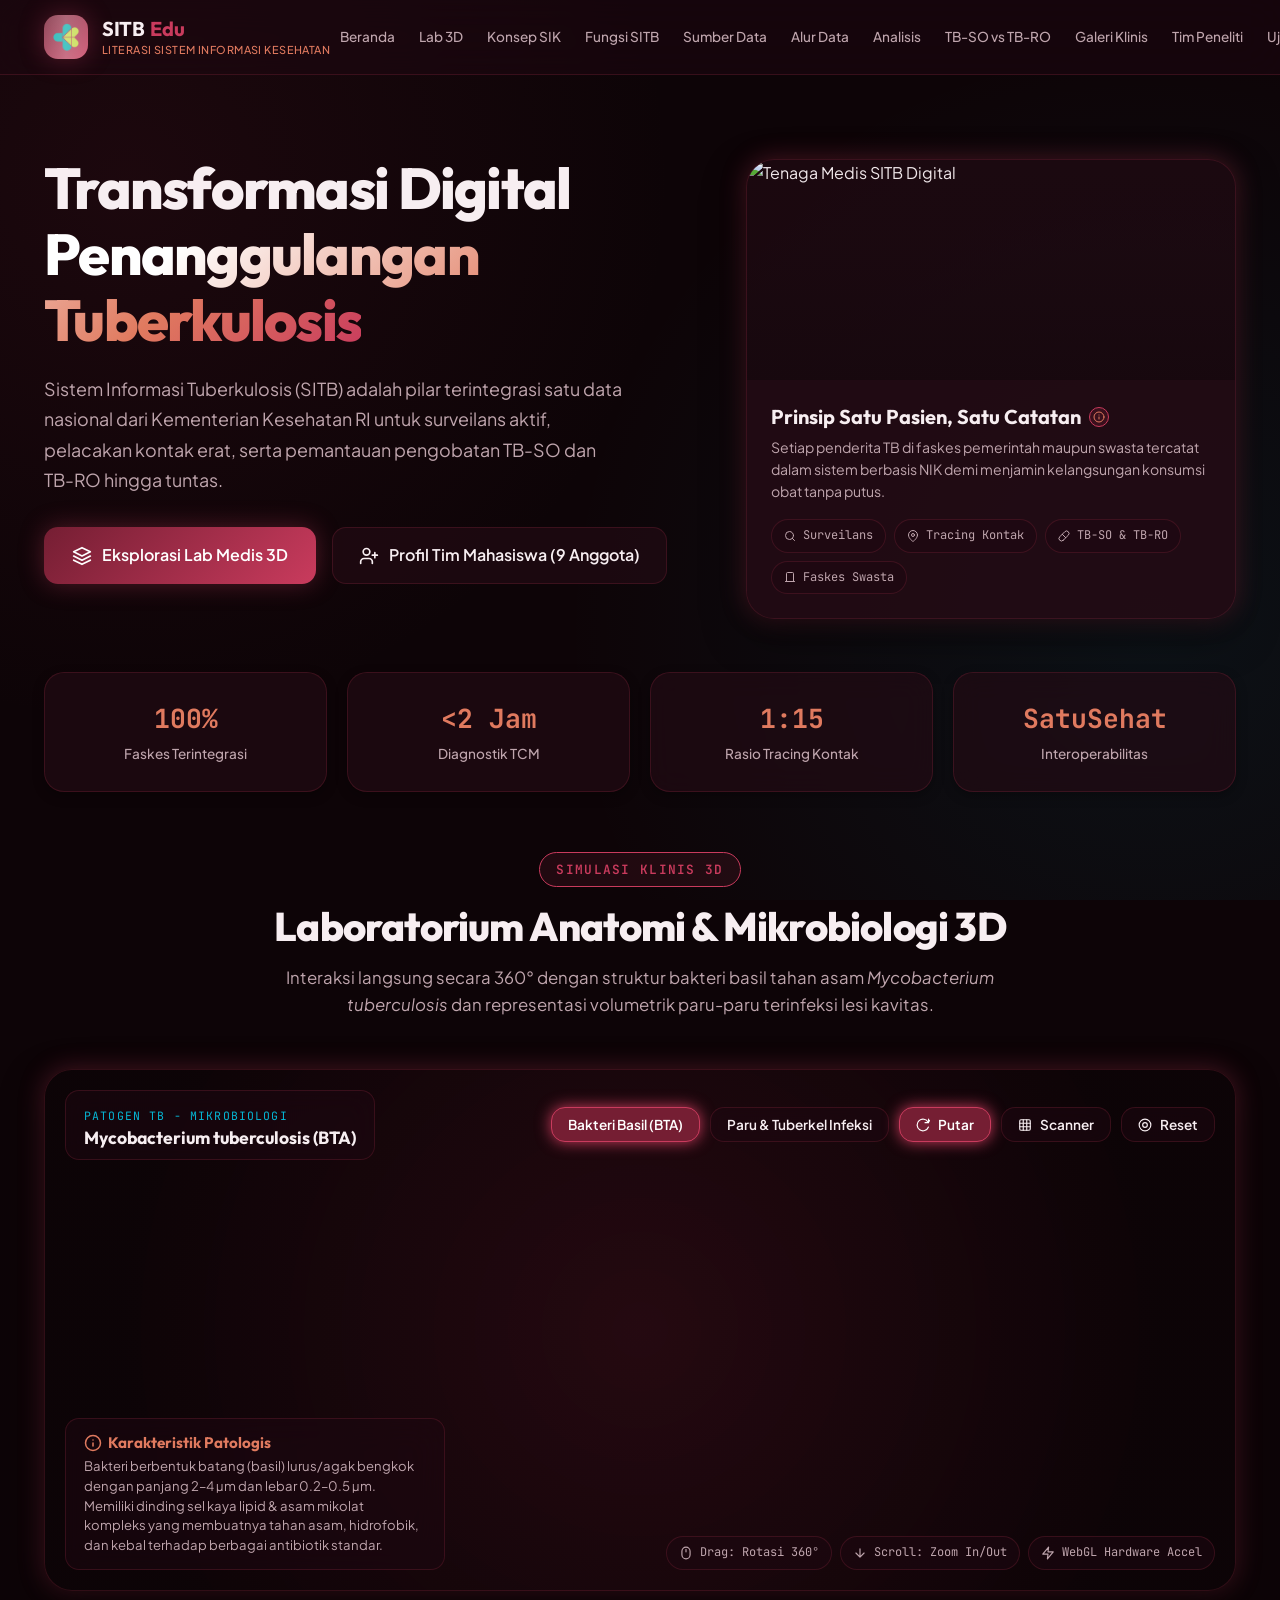
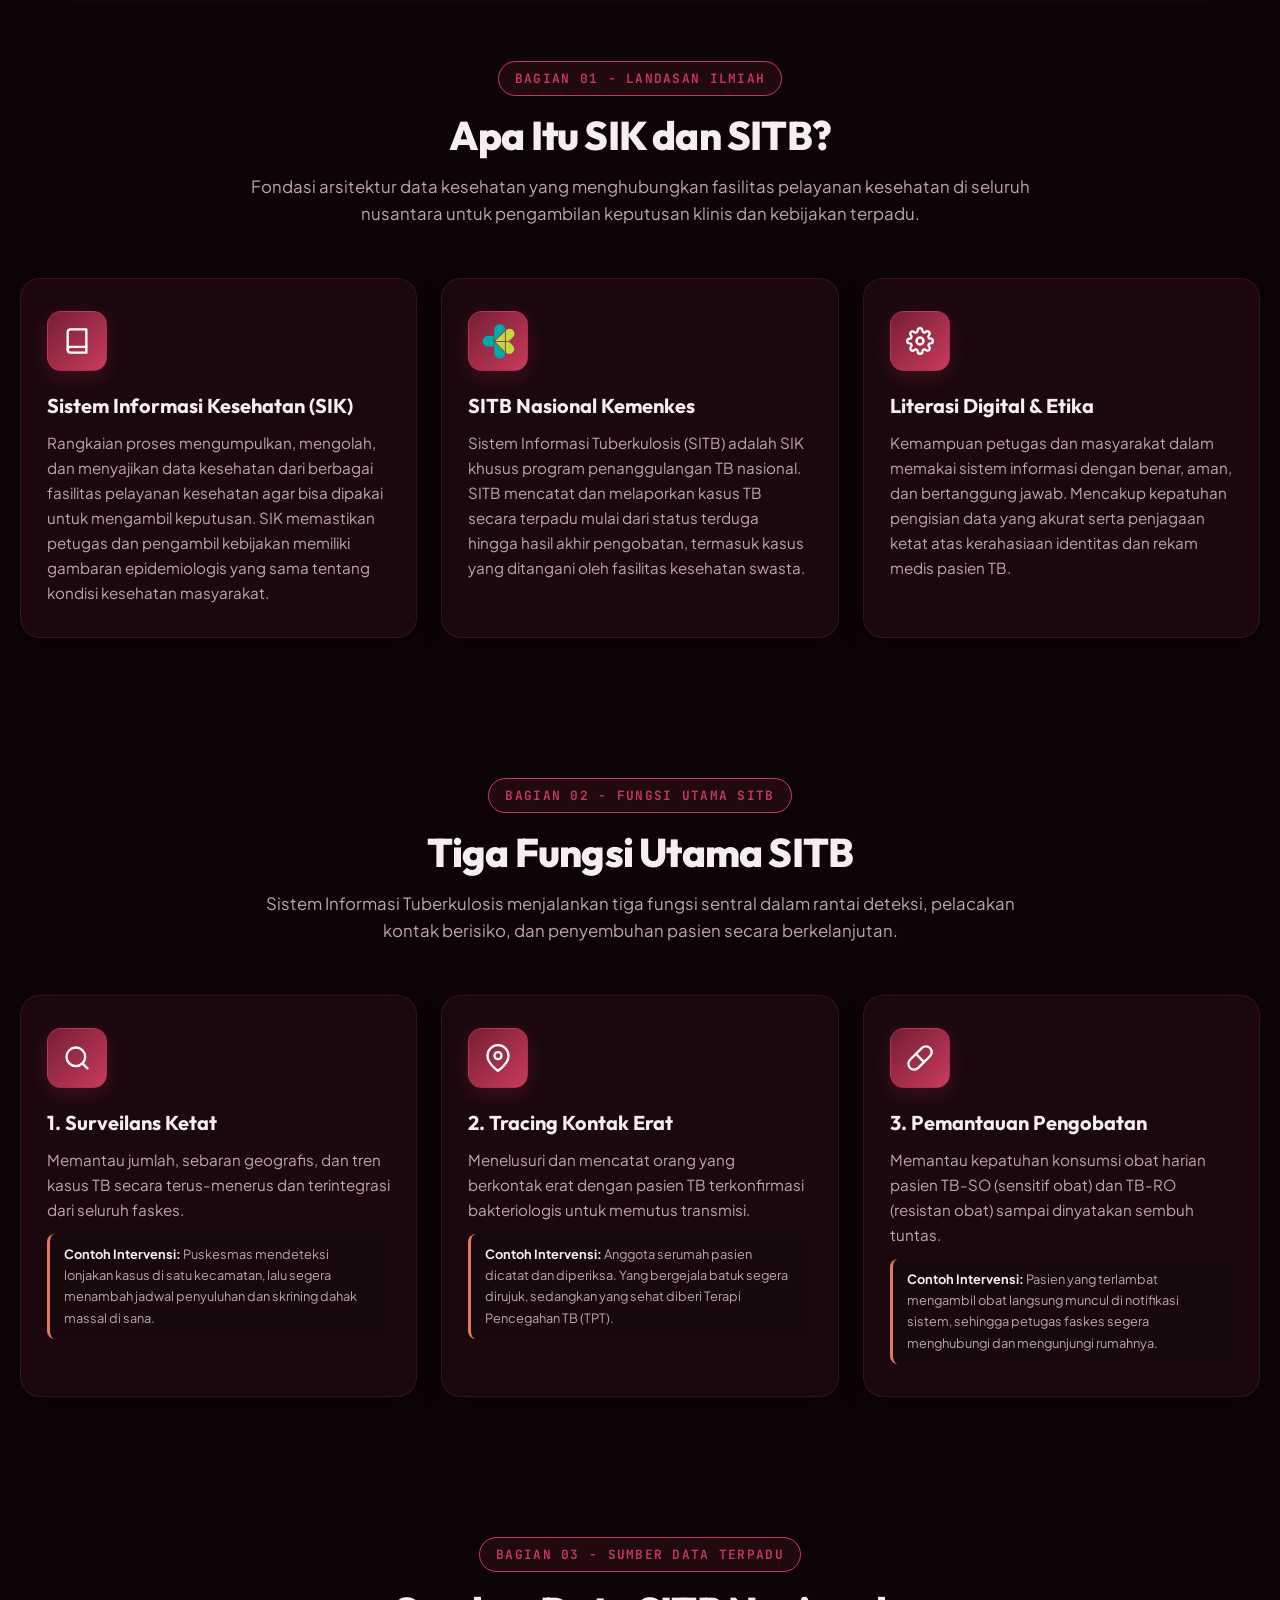
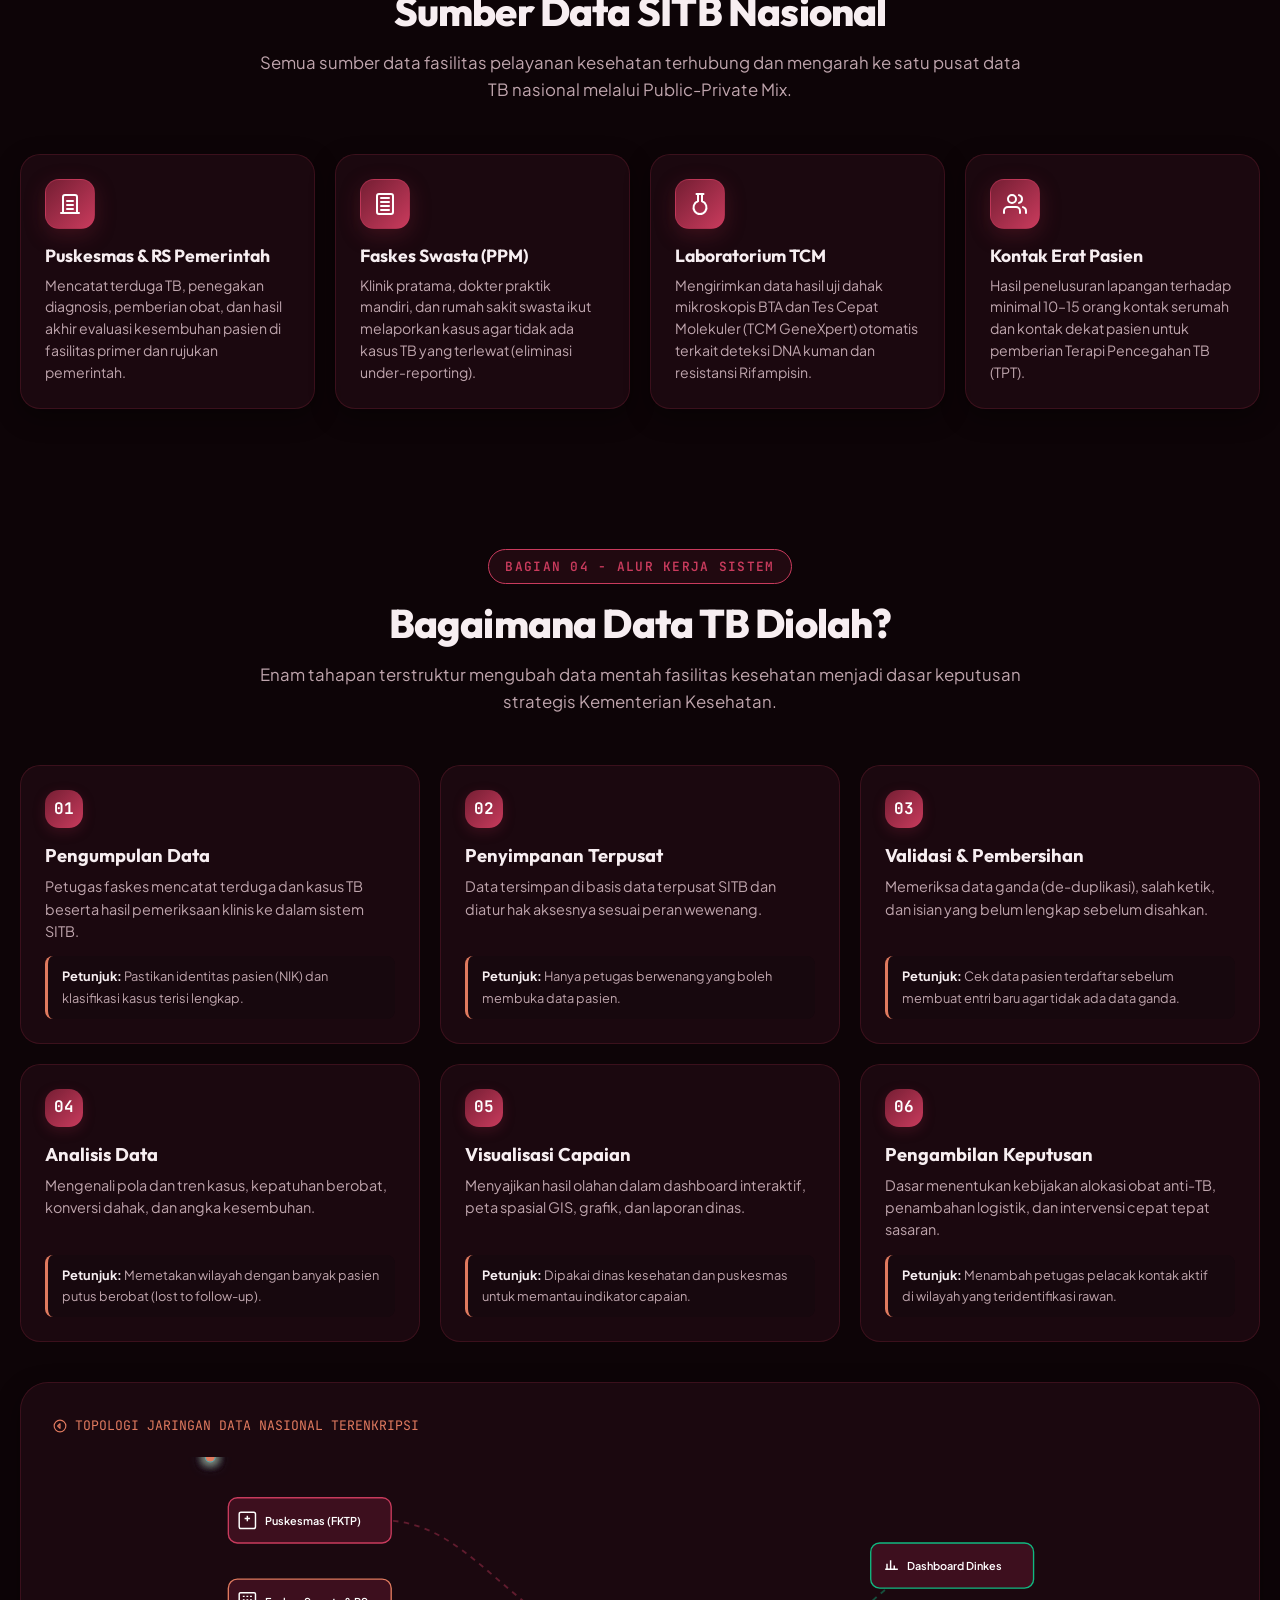
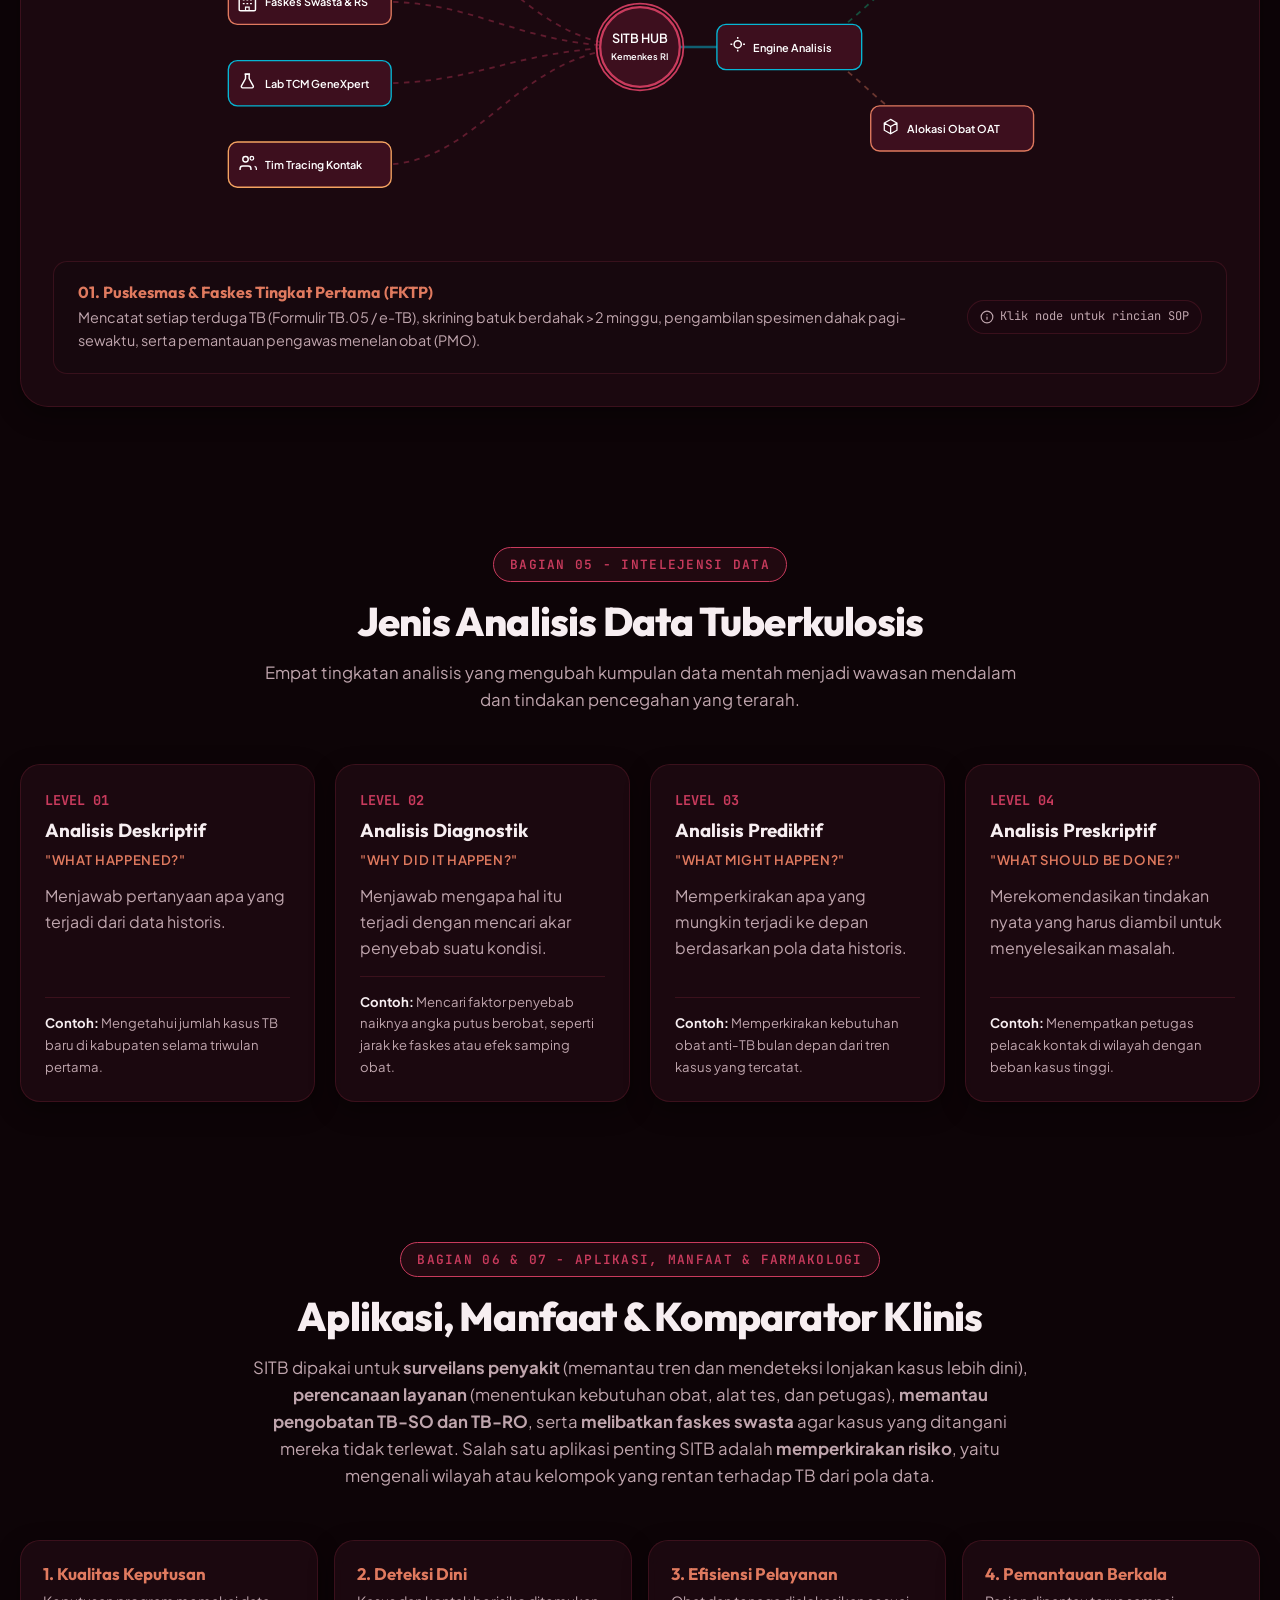
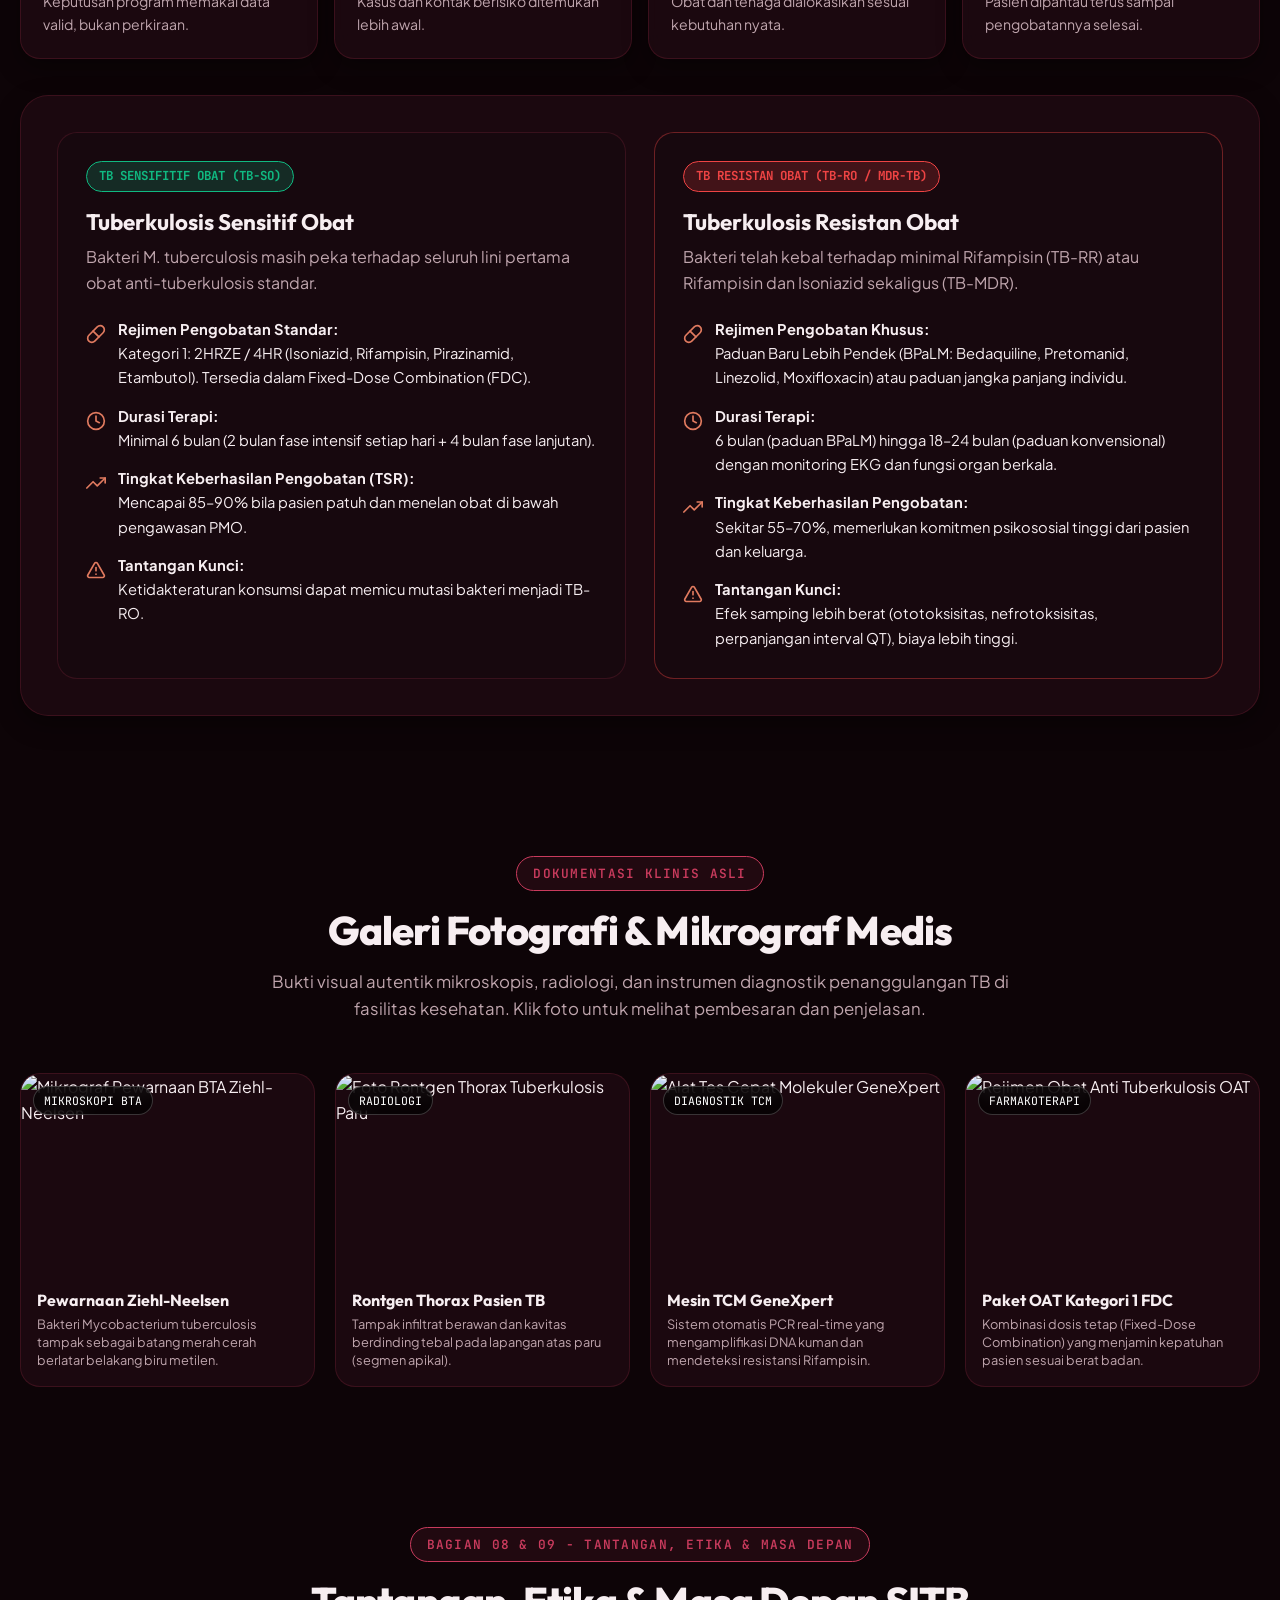
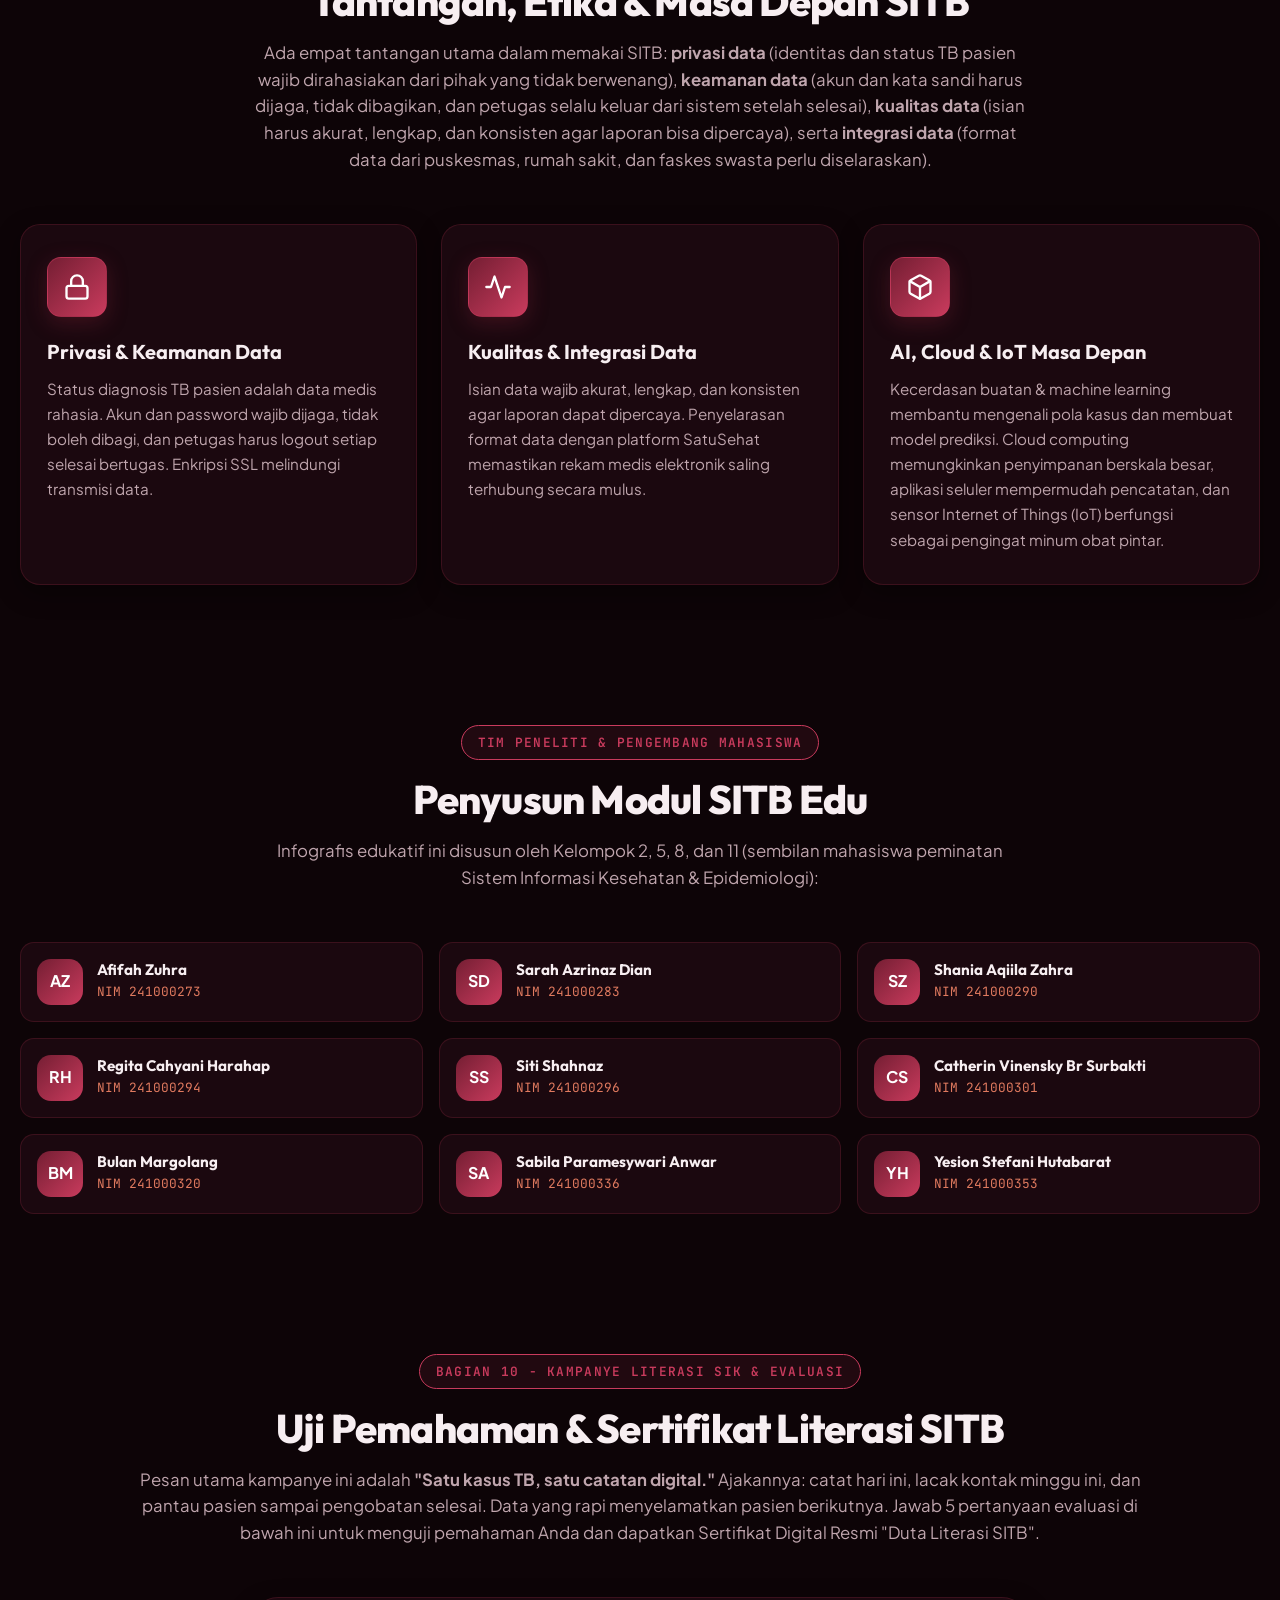
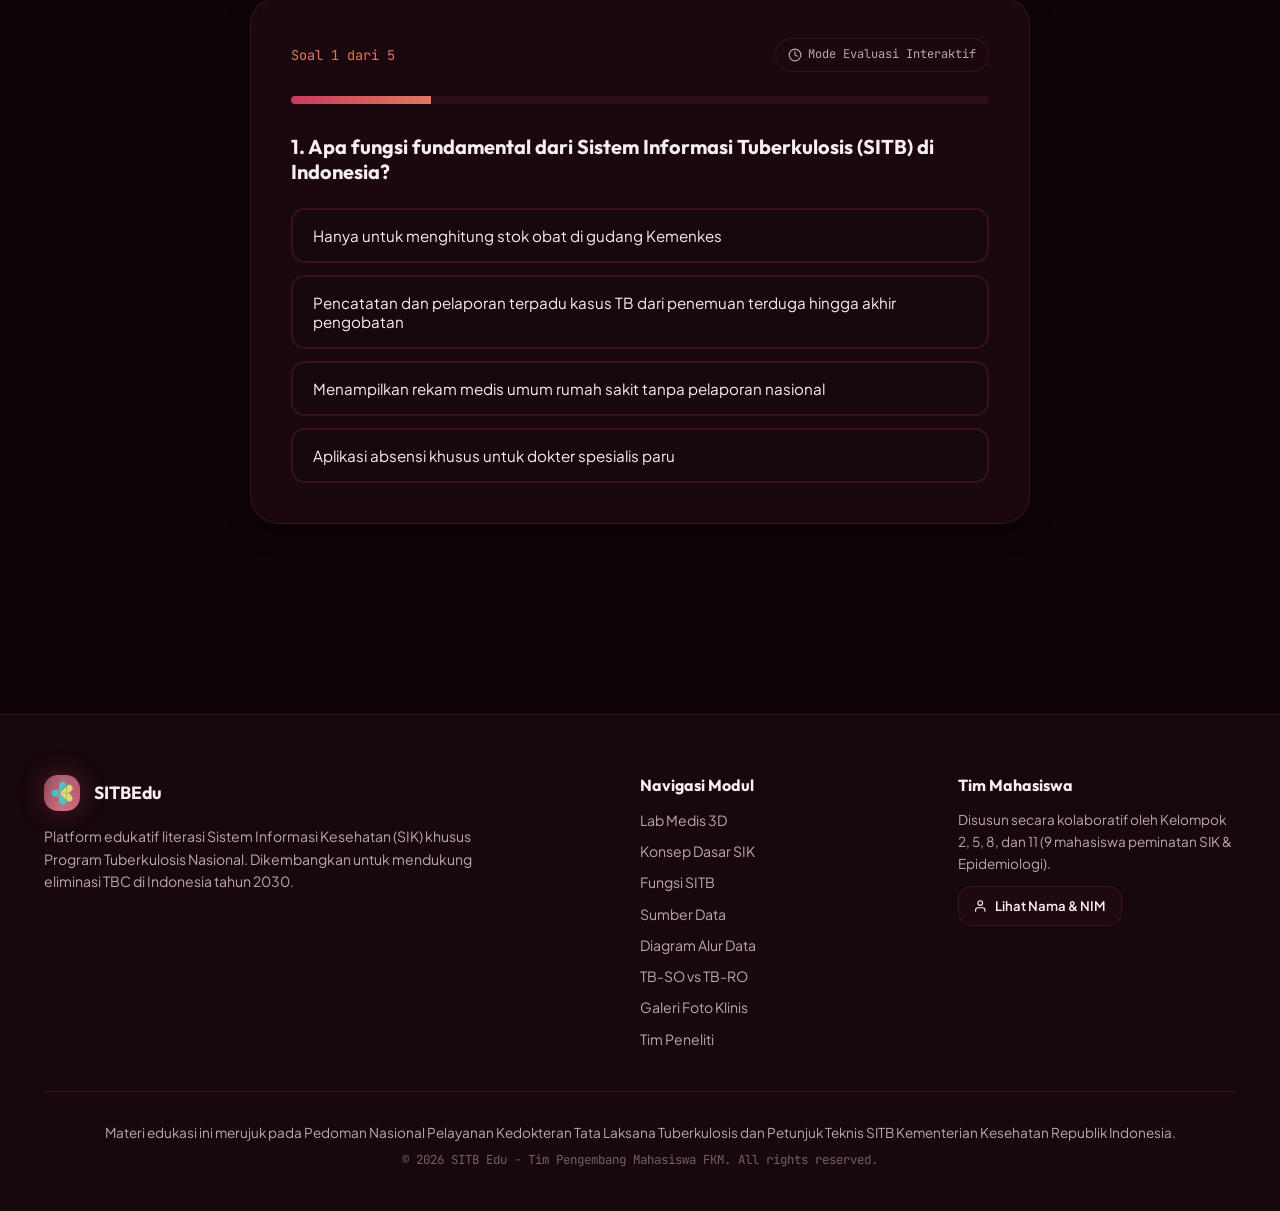
==== index.html @ 8bad2e00 "feat(v3): separate sections 02 & 03, 6-step pipeline cards, hero cover image, bug-free SVG flowchart" ====
<!DOCTYPE html>
<html lang="id" data-theme="dark">
<head>
  <meta charset="utf-8">
  <meta name="viewport" content="width=device-width, initial-scale=1, viewport-fit=cover">
  <title>SITB Edu - Literasi SIK Tuberkulosis & Laboratorium Medis 3D</title>
  <meta name="description" content="Portal edukasi digital Sistem Informasi Tuberkulosis (SITB) Kementerian Kesehatan RI. Dilengkapi visualisasi 3D Three.js, simulasi alur data Anime.js, galeri medis asli, dan uji kompetensi bersertifikat.">

  <!-- Google Fonts: Plus Jakarta Sans, Outfit, JetBrains Mono -->
  <link rel="preconnect" href="https://fonts.googleapis.com">
  <link rel="preconnect" href="https://fonts.gstatic.com" crossorigin>
  <link href="https://fonts.googleapis.com/css2?family=JetBrains+Mono:wght@400;500;600;700&family=Outfit:wght@500;600;700;800&family=Plus+Jakarta+Sans:wght@400;500;600;700;800&display=swap" rel="stylesheet">

  <!-- Custom Stylesheet (Burgundy Glassmorphism & Medical HUD) -->
  <link rel="stylesheet" href="assets/css/style.css">
</head>
<body>

  <!-- Navigation Bar (1 Horizontal Line, Clean & Compact) -->
  <header class="site-header">
    <div class="container nav-container">
      <div class="nav-brand">
        <div class="brand-emblem">
          <img src="assets/accountlogo.png" alt="Logo Kemenkes RI" style="width: 28px; height: 28px; object-fit: contain;">
        </div>
        <div class="brand-text">
          <h1>SITB<span>Edu</span></h1>
          <p>LITERASI SISTEM INFORMASI KESEHATAN</p>
        </div>
      </div>

      <nav class="nav-links">
        <a href="#hero" class="nav-item">Beranda</a>
        <a href="#three-viewer" class="nav-item">Lab 3D</a>
        <a href="#konsep" class="nav-item">Konsep SIK</a>
        <a href="#fungsi" class="nav-item">Fungsi SITB</a>
        <a href="#sumber-data" class="nav-item">Sumber Data</a>
        <a href="#alur-data" class="nav-item">Alur Data</a>
        <a href="#analisis" class="nav-item">Analisis</a>
        <a href="#komparator" class="nav-item">TB-SO vs TB-RO</a>
        <a href="#galeri-medis" class="nav-item">Galeri Klinis</a>
        <a href="#tim-peneliti" class="nav-item">Tim Peneliti</a>
        <a href="#kuis" class="nav-item">Uji Kompetensi</a>
      </nav>

      <div class="nav-actions">
        <button class="btn-icon" id="theme-toggle" title="Ganti Tema (Dark/Light)">
          <span id="theme-icon">
            <svg class="svg-ic" width="20" height="20" viewBox="0 0 24 24">
              <circle cx="12" cy="12" r="5"></circle>
              <path d="M12 1v2M12 21v2M4.22 4.22l1.42 1.42M18.36 18.36l1.42 1.42M1 12h2M21 12h2M4.22 19.78l1.42-1.42M18.36 5.64l1.42-1.42"></path>
            </svg>
          </span>
        </button>
      </div>
    </div>
  </header>

  <!-- Hero Section -->
  <section class="hero-section" id="hero">
    <div class="container">
      <div class="hero-grid">
        <div class="hero-content">
          <h2 class="hero-title">
            Transformasi Digital <br>
            <span class="gradient-text">Penanggulangan Tuberkulosis</span>
          </h2>
          <p class="hero-desc">
            Sistem Informasi Tuberkulosis (SITB) adalah pilar terintegrasi satu data nasional dari Kementerian Kesehatan RI untuk surveilans aktif, pelacakan kontak erat, serta pemantauan pengobatan TB-SO dan TB-RO hingga tuntas.
          </p>

          <div class="hero-cta-group">
            <a href="#three-viewer" class="btn-primary">
              <svg class="svg-ic" width="20" height="20" viewBox="0 0 24 24">
                <polygon points="12 2 2 7 12 12 22 7 12 2"></polygon>
                <polyline points="2 17 12 22 22 17"></polyline>
                <polyline points="2 12 12 17 22 12"></polyline>
              </svg>
              <span>Eksplorasi Lab Medis 3D</span>
            </a>
            <a href="#tim-peneliti" class="btn-secondary">
              <svg class="svg-ic" width="20" height="20" viewBox="0 0 24 24">
                <path d="M16 21v-2a4 4 0 0 0-4-4H6a4 4 0 0 0-4 4v2"></path>
                <circle cx="9" cy="7" r="4"></circle>
                <line x1="19" y1="8" x2="19" y2="14"></line>
                <line x1="22" y1="11" x2="16" y2="11"></line>
              </svg>
              <span>Profil Tim Mahasiswa (9 Anggota)</span>
            </a>
          </div>
        </div>

        <!-- Hero Visual: Image Cover Card with Inline Info Icon -->
        <div class="hero-visual">
          <div class="hero-cover-card">
            <div class="hero-cover-img-box">
              <img src="https://images.unsplash.com/photo-1576091160399-112ba8d25d1d?auto=format&fit=crop&w=800&q=80" alt="Tenaga Medis SITB Digital" class="hero-cover-img">
              <div class="hero-cover-overlay"></div>
            </div>
            <div class="hero-cover-body">
              <h3 class="hero-cover-title">
                <span>Prinsip Satu Pasien, Satu Catatan</span>
                <span class="info-icon-inline" title="Standar Pelaporan Nasional Kemenkes">
                  <svg class="svg-ic" width="12" height="12" viewBox="0 0 24 24"><circle cx="12" cy="12" r="10"></circle><line x1="12" y1="16" x2="12" y2="12"></line><line x1="12" y1="8" x2="12.01" y2="8"></line></svg>
                </span>
              </h3>
              <p style="font-size: 0.88rem; line-height: 1.55; margin-bottom: 16px;">
                Setiap penderita TB di faskes pemerintah maupun swasta tercatat dalam sistem berbasis NIK demi menjamin kelangsungan konsumsi obat tanpa putus.
              </p>
              <div style="display: flex; gap: 8px; flex-wrap: wrap;">
                <span class="tool-chip">
                  <svg class="svg-ic" width="12" height="12" viewBox="0 0 24 24"><circle cx="11" cy="11" r="8"></circle><line x1="21" y1="21" x2="16.65" y2="16.65"></line></svg>
                  Surveilans
                </span>
                <span class="tool-chip">
                  <svg class="svg-ic" width="12" height="12" viewBox="0 0 24 24"><path d="M21 10c0 7-9 13-9 13s-9-6-9-13a9 9 0 0 1 18 0z"></path><circle cx="12" cy="10" r="3"></circle></svg>
                  Tracing Kontak
                </span>
                <span class="tool-chip">
                  <svg class="svg-ic" width="12" height="12" viewBox="0 0 24 24"><path d="m10.5 20.5 10-10a4.95 4.95 0 1 0-7-7l-10 10a4.95 4.95 0 1 0 7 7Z"></path><path d="m8.5 8.5 7 7"></path></svg>
                  TB-SO &amp; TB-RO
                </span>
                <span class="tool-chip">
                  <svg class="svg-ic" width="12" height="12" viewBox="0 0 24 24"><path d="M3 21h18M5 21V5a2 2 0 0 1 2-2h10a2 2 0 0 1 2 2v16"></path></svg>
                  Faskes Swasta
                </span>
              </div>
            </div>
          </div>
        </div>
      </div>

      <!-- Quick Metrics Bar (Sebaris Penuh Menyeberangi Lebar Halaman) -->
      <div class="hero-metrics">
        <div class="metric-card">
          <span class="num">100%</span>
          <span class="label">Faskes Terintegrasi</span>
        </div>
        <div class="metric-card">
          <span class="num">&lt;2 Jam</span>
          <span class="label">Diagnostik TCM</span>
        </div>
        <div class="metric-card">
          <span class="num">1:15</span>
          <span class="label">Rasio Tracing Kontak</span>
        </div>
        <div class="metric-card">
          <span class="num">SatuSehat</span>
          <span class="label">Interoperabilitas</span>
        </div>
      </div>
    </div>
  </section>

  <!-- 3D Medical Laboratory (Three.js Visualizer) -->
  <section class="three-section" id="three-viewer">
    <div class="container">
      <div class="section-header">
        <span class="section-pill">SIMULASI KLINIS 3D</span>
        <h2 class="section-title">Laboratorium Anatomi &amp; Mikrobiologi 3D</h2>
        <p class="section-subtitle">
          Interaksi langsung secara 360° dengan struktur bakteri basil tahan asam <em>Mycobacterium tuberculosis</em> dan representasi volumetrik paru-paru terinfeksi lesi kavitas.
        </p>
      </div>

      <div class="three-wrapper">
        <!-- HUD Top Bar (Pure Text Switch Buttons) -->
        <div class="three-hud-top">
          <div class="hud-title-box">
            <span class="hud-tag" id="hud-tag">PATOGEN TB - MIKROBIOLOGI</span>
            <h3 class="hud-name" id="hud-name">Mycobacterium tuberculosis (BTA)</h3>
          </div>

          <div class="hud-controls">
            <button class="hud-btn active" id="btn-3d-bacteria">
              Bakteri Basil (BTA)
            </button>
            <button class="hud-btn" id="btn-3d-lungs">
              Paru &amp; Tuberkel Infeksi
            </button>
            <button class="hud-btn active" id="btn-3d-rotate" title="Rotasi Otomatis">
              <svg class="svg-ic" width="14" height="14" viewBox="0 0 24 24">
                <path d="M21.5 2v6h-6M21.34 15.57a10 10 0 1 1-.57-8.38l5.67-5.67"></path>
              </svg>
              <span>Putar</span>
            </button>
            <button class="hud-btn" id="btn-3d-wireframe" title="Mode Scanner HUD">
              <svg class="svg-ic" width="14" height="14" viewBox="0 0 24 24">
                <rect x="3" y="3" width="18" height="18" rx="2"></rect><path d="M3 9h18M3 15h18M9 3v18M15 3v18"></path>
              </svg>
              <span>Scanner</span>
            </button>
            <button class="hud-btn" id="btn-3d-reset" title="Reset Sudut Kamera">
              <svg class="svg-ic" width="14" height="14" viewBox="0 0 24 24">
                <circle cx="12" cy="12" r="10"></circle><circle cx="12" cy="12" r="4"></circle>
              </svg>
              <span>Reset</span>
            </button>
          </div>
        </div>

        <!-- WebGL Canvas Container -->
        <div id="three-canvas-container"></div>

        <!-- HUD Bottom Bar -->
        <div class="three-hud-bottom">
          <div class="hud-info-card">
            <h4>
              <svg class="svg-ic" width="18" height="18" viewBox="0 0 24 24">
                <circle cx="12" cy="12" r="10"></circle>
                <line x1="12" y1="16" x2="12" y2="12"></line>
                <line x1="12" y1="8" x2="12.01" y2="8"></line>
              </svg>
              Karakteristik Patologis
            </h4>
            <p id="hud-desc">
              Bakteri berbentuk batang (basil) lurus/agak bengkok dengan panjang 2–4 µm dan lebar 0.2–0.5 µm. Memiliki dinding sel kaya lipid &amp; asam mikolat kompleks yang membuatnya tahan asam, hidrofobik, dan kebal terhadap berbagai antibiotik standar.
            </p>
          </div>

          <div class="hud-tools">
            <span class="tool-chip">
              <svg class="svg-ic" width="14" height="14" viewBox="0 0 24 24"><rect x="5" y="2" width="14" height="20" rx="7"></rect><line x1="12" y1="6" x2="12" y2="10"></line></svg>
              Drag: Rotasi 360°
            </span>
            <span class="tool-chip">
              <svg class="svg-ic" width="14" height="14" viewBox="0 0 24 24"><path d="M12 5v14M19 12l-7 7-7-7"></path></svg>
              Scroll: Zoom In/Out
            </span>
            <span class="tool-chip">
              <svg class="svg-ic" width="14" height="14" viewBox="0 0 24 24"><polygon points="13 2 3 14 12 14 11 22 21 10 12 10 13 2"></polygon></svg>
              WebGL Hardware Accel
            </span>
          </div>
        </div>
      </div>
    </div>
  </section>

  <!-- Bagian 01: Konsep Dasar SIK & SITB (Bersih Tanpa Paragraf Ganda) -->
  <section class="container" style="padding: 70px 0;" id="konsep">
    <div class="section-header">
      <span class="section-pill">BAGIAN 01 - LANDASAN ILMIAH</span>
      <h2 class="section-title">Apa Itu SIK dan SITB?</h2>
      <p class="section-subtitle">
        Fondasi arsitektur data kesehatan yang menghubungkan fasilitas pelayanan kesehatan di seluruh nusantara untuk pengambilan keputusan klinis dan kebijakan terpadu.
      </p>
    </div>

    <div class="grid-3">
      <!-- Card 1: SIK -->
      <div class="glass-panel feature-card">
        <div class="card-icon">
          <svg class="svg-ic" width="28" height="28" viewBox="0 0 24 24">
            <path d="M4 19.5A2.5 2.5 0 0 1 6.5 17H20"></path>
            <path d="M6.5 2H20v20H6.5A2.5 2.5 0 0 1 4 19.5v-15A2.5 2.5 0 0 1 6.5 2z"></path>
          </svg>
        </div>
        <h3>Sistem Informasi Kesehatan (SIK)</h3>
        <p>
          Rangkaian proses mengumpulkan, mengolah, dan menyajikan data kesehatan dari berbagai fasilitas pelayanan kesehatan agar bisa dipakai untuk mengambil keputusan. SIK memastikan petugas dan pengambil kebijakan memiliki gambaran epidemiologis yang sama tentang kondisi kesehatan masyarakat.
        </p>
      </div>

      <!-- Card 2: SITB -->
      <div class="glass-panel feature-card">
        <div class="card-icon">
          <img src="assets/accountlogo.png" alt="Logo Kemenkes RI">
        </div>
        <h3>SITB Nasional Kemenkes</h3>
        <p>
          Sistem Informasi Tuberkulosis (SITB) adalah SIK khusus program penanggulangan TB nasional. SITB mencatat dan melaporkan kasus TB secara terpadu mulai dari status terduga hingga hasil akhir pengobatan, termasuk kasus yang ditangani oleh fasilitas kesehatan swasta.
        </p>
      </div>

      <!-- Card 3: Literasi Digital -->
      <div class="glass-panel feature-card">
        <div class="card-icon">
          <svg class="svg-ic" width="28" height="28" viewBox="0 0 24 24">
            <path d="M12 15a3 3 0 1 0 0-6 3 3 0 0 0 0 6Z"></path>
            <path d="M19.4 15a1.65 1.65 0 0 0 .33 1.82l.06.06a2 2 0 0 1 0 2.83 2 2 0 0 1-2.83 0l-.06-.06a1.65 1.65 0 0 0-1.82-.33 1.65 1.65 0 0 0-1 1.51V21a2 2 0 0 1-2 2 2 2 0 0 1-2-2v-.09A1.65 1.65 0 0 0 9 19.4a1.65 1.65 0 0 0-1.82.33l-.06.06a2 2 0 0 1-2.83 0 2 2 0 0 1 0-2.83l.06-.06a1.65 1.65 0 0 0 .33-1.82 1.65 1.65 0 0 0-1.51-1H3a2 2 0 0 1-2-2 2 2 0 0 1 2-2h.09A1.65 1.65 0 0 0 4.6 9a1.65 1.65 0 0 0-.33-1.82l-.06-.06a2 2 0 0 1 0-2.83 2 2 0 0 1 2.83 0l.06.06a1.65 1.65 0 0 0 1.82.33H9a1.65 1.65 0 0 0 1-1.51V3a2 2 0 0 1 2-2 2 2 0 0 1 2 2v.09a1.65 1.65 0 0 0 1 1.51 1.65 1.65 0 0 0 1.82-.33l.06-.06a2 2 0 0 1 2.83 0 2 2 0 0 1 0 2.83l-.06.06a1.65 1.65 0 0 0-.33 1.82V9a1.65 1.65 0 0 0 1.51 1H21a2 2 0 0 1 2 2 2 2 0 0 1-2 2h-.09a1.65 1.65 0 0 0-1.51 1Z"></path>
          </svg>
        </div>
        <h3>Literasi Digital &amp; Etika</h3>
        <p>
          Kemampuan petugas dan masyarakat dalam memakai sistem informasi dengan benar, aman, dan bertanggung jawab. Mencakup kepatuhan pengisian data yang akurat serta penjagaan ketat atas kerahasiaan identitas dan rekam medis pasien TB.
        </p>
      </div>
    </div>
  </section>

  <!-- Bagian 02: Tiga Fungsi Utama SITB (Mandiri) -->
  <section class="container" style="padding: 70px 0;" id="fungsi">
    <div class="section-header">
      <span class="section-pill">BAGIAN 02 - FUNGSI UTAMA SITB</span>
      <h2 class="section-title">Tiga Fungsi Utama SITB</h2>
      <p class="section-subtitle">
        Sistem Informasi Tuberkulosis menjalankan tiga fungsi sentral dalam rantai deteksi, pelacakan kontak berisiko, dan penyembuhan pasien secara berkelanjutan.
      </p>
    </div>

    <div class="grid-3">
      <!-- Fungsi 1 -->
      <div class="glass-panel feature-card">
        <div class="card-icon">
          <svg class="svg-ic" width="28" height="28" viewBox="0 0 24 24"><circle cx="11" cy="11" r="8"></circle><line x1="21" y1="21" x2="16.65" y2="16.65"></line></svg>
        </div>
        <h3>1. Surveilans Ketat</h3>
        <p style="margin-bottom: 12px;">
          Memantau jumlah, sebaran geografis, dan tren kasus TB secara terus-menerus dan terintegrasi dari seluruh faskes.
        </p>
        <div class="step-tip">
          <b>Contoh Intervensi:</b> Puskesmas mendeteksi lonjakan kasus di satu kecamatan, lalu segera menambah jadwal penyuluhan dan skrining dahak massal di sana.
        </div>
      </div>

      <!-- Fungsi 2 -->
      <div class="glass-panel feature-card">
        <div class="card-icon">
          <svg class="svg-ic" width="28" height="28" viewBox="0 0 24 24"><path d="M21 10c0 7-9 13-9 13s-9-6-9-13a9 9 0 0 1 18 0z"></path><circle cx="12" cy="10" r="3"></circle></svg>
        </div>
        <h3>2. Tracing Kontak Erat</h3>
        <p style="margin-bottom: 12px;">
          Menelusuri dan mencatat orang yang berkontak erat dengan pasien TB terkonfirmasi bakteriologis untuk memutus transmisi.
        </p>
        <div class="step-tip">
          <b>Contoh Intervensi:</b> Anggota serumah pasien dicatat dan diperiksa. Yang bergejala batuk segera dirujuk, sedangkan yang sehat diberi Terapi Pencegahan TB (TPT).
        </div>
      </div>

      <!-- Fungsi 3 -->
      <div class="glass-panel feature-card">
        <div class="card-icon">
          <svg class="svg-ic" width="28" height="28" viewBox="0 0 24 24"><path d="m10.5 20.5 10-10a4.95 4.95 0 1 0-7-7l-10 10a4.95 4.95 0 1 0 7 7Z"></path><path d="m8.5 8.5 7 7"></path></svg>
        </div>
        <h3>3. Pemantauan Pengobatan</h3>
        <p style="margin-bottom: 12px;">
          Memantau kepatuhan konsumsi obat harian pasien TB-SO (sensitif obat) dan TB-RO (resistan obat) sampai dinyatakan sembuh tuntas.
        </p>
        <div class="step-tip">
          <b>Contoh Intervensi:</b> Pasien yang terlambat mengambil obat langsung muncul di notifikasi sistem, sehingga petugas faskes segera menghubungi dan mengunjungi rumahnya.
        </div>
      </div>
    </div>
  </section>

  <!-- Bagian 03: Sumber Data SITB Terpadu (Mandiri) -->
  <section class="container" style="padding: 70px 0;" id="sumber-data">
    <div class="section-header">
      <span class="section-pill">BAGIAN 03 - SUMBER DATA TERPADU</span>
      <h2 class="section-title">Sumber Data SITB Nasional</h2>
      <p class="section-subtitle">
        Semua sumber data fasilitas pelayanan kesehatan terhubung dan mengarah ke satu pusat data TB nasional melalui Public-Private Mix.
      </p>
    </div>

    <div class="grid-3" style="grid-template-columns: repeat(4, 1fr); gap: 20px;">
      <!-- Sumber 1 -->
      <div class="glass-panel feature-card" style="padding: 24px;">
        <div class="card-icon" style="width: 50px; height: 50px; margin-bottom: 16px;">
          <svg class="svg-ic" width="24" height="24" viewBox="0 0 24 24"><path d="M3 21h18M5 21V5a2 2 0 0 1 2-2h10a2 2 0 0 1 2 2v16M9 9h6M9 13h6M9 17h6"></path></svg>
        </div>
        <h4 style="font-size: 1.1rem; margin-bottom: 8px;">Puskesmas &amp; RS Pemerintah</h4>
        <p style="font-size: 0.88rem; line-height: 1.55;">
          Mencatat terduga TB, penegakan diagnosis, pemberian obat, dan hasil akhir evaluasi kesembuhan pasien di fasilitas primer dan rujukan pemerintah.
        </p>
      </div>

      <!-- Sumber 2 -->
      <div class="glass-panel feature-card" style="padding: 24px;">
        <div class="card-icon" style="width: 50px; height: 50px; margin-bottom: 16px;">
          <svg class="svg-ic" width="24" height="24" viewBox="0 0 24 24"><rect x="4" y="2" width="16" height="20" rx="2"></rect><path d="M8 6h8M8 10h8M8 14h8M8 18h8"></path></svg>
        </div>
        <h4 style="font-size: 1.1rem; margin-bottom: 8px;">Faskes Swasta (PPM)</h4>
        <p style="font-size: 0.88rem; line-height: 1.55;">
          Klinik pratama, dokter praktik mandiri, dan rumah sakit swasta ikut melaporkan kasus agar tidak ada kasus TB yang terlewat (eliminasi under-reporting).
        </p>
      </div>

      <!-- Sumber 3 -->
      <div class="glass-panel feature-card" style="padding: 24px;">
        <div class="card-icon" style="width: 50px; height: 50px; margin-bottom: 16px;">
          <svg class="svg-ic" width="24" height="24" viewBox="0 0 24 24"><path d="M10 2v7.31M14 2v7.31M8.5 2h7M14 9.3a6.5 6.5 0 1 1-4 0"></path></svg>
        </div>
        <h4 style="font-size: 1.1rem; margin-bottom: 8px;">Laboratorium TCM</h4>
        <p style="font-size: 0.88rem; line-height: 1.55;">
          Mengirimkan data hasil uji dahak mikroskopis BTA dan Tes Cepat Molekuler (TCM GeneXpert) otomatis terkait deteksi DNA kuman dan resistansi Rifampisin.
        </p>
      </div>

      <!-- Sumber 4 -->
      <div class="glass-panel feature-card" style="padding: 24px;">
        <div class="card-icon" style="width: 50px; height: 50px; margin-bottom: 16px;">
          <svg class="svg-ic" width="24" height="24" viewBox="0 0 24 24"><path d="M17 21v-2a4 4 0 0 0-4-4H5a4 4 0 0 0-4 4v2"></path><circle cx="9" cy="7" r="4"></circle><path d="M23 21v-2a4 4 0 0 0-3-3.87"></path><path d="M16 3.13a4 4 0 0 1 0 7.75"></path></svg>
        </div>
        <h4 style="font-size: 1.1rem; margin-bottom: 8px;">Kontak Erat Pasien</h4>
        <p style="font-size: 0.88rem; line-height: 1.55;">
          Hasil penelusuran lapangan terhadap minimal 10–15 orang kontak serumah dan kontak dekat pasien untuk pemberian Terapi Pencegahan TB (TPT).
        </p>
      </div>
    </div>
  </section>

  <!-- Bagian 04: Bagaimana Data TB Diolah? (6 Kartu Tahapan Rapi) -->
  <section class="container" style="padding: 70px 0;" id="alur-data">
    <div class="section-header">
      <span class="section-pill">BAGIAN 04 - ALUR KERJA SISTEM</span>
      <h2 class="section-title">Bagaimana Data TB Diolah?</h2>
      <p class="section-subtitle">
        Enam tahapan terstruktur mengubah data mentah fasilitas kesehatan menjadi dasar keputusan strategis Kementerian Kesehatan.
      </p>
    </div>

    <!-- 6 Step Pipeline Cards -->
    <div class="step-grid">
      <!-- Step 1 -->
      <div class="step-card">
        <div>
          <div class="step-num-badge">01</div>
          <h4>Pengumpulan Data</h4>
          <p>Petugas faskes mencatat terduga dan kasus TB beserta hasil pemeriksaan klinis ke dalam sistem SITB.</p>
        </div>
        <div class="step-tip">
          <b>Petunjuk:</b> Pastikan identitas pasien (NIK) dan klasifikasi kasus terisi lengkap.
        </div>
      </div>

      <!-- Step 2 -->
      <div class="step-card">
        <div>
          <div class="step-num-badge">02</div>
          <h4>Penyimpanan Terpusat</h4>
          <p>Data tersimpan di basis data terpusat SITB dan diatur hak aksesnya sesuai peran wewenang.</p>
        </div>
        <div class="step-tip">
          <b>Petunjuk:</b> Hanya petugas berwenang yang boleh membuka data pasien.
        </div>
      </div>

      <!-- Step 3 -->
      <div class="step-card">
        <div>
          <div class="step-num-badge">03</div>
          <h4>Validasi &amp; Pembersihan</h4>
          <p>Memeriksa data ganda (de-duplikasi), salah ketik, dan isian yang belum lengkap sebelum disahkan.</p>
        </div>
        <div class="step-tip">
          <b>Petunjuk:</b> Cek data pasien terdaftar sebelum membuat entri baru agar tidak ada data ganda.
        </div>
      </div>

      <!-- Step 4 -->
      <div class="step-card">
        <div>
          <div class="step-num-badge">04</div>
          <h4>Analisis Data</h4>
          <p>Mengenali pola dan tren kasus, kepatuhan berobat, konversi dahak, dan angka kesembuhan.</p>
        </div>
        <div class="step-tip">
          <b>Petunjuk:</b> Memetakan wilayah dengan banyak pasien putus berobat (lost to follow-up).
        </div>
      </div>

      <!-- Step 5 -->
      <div class="step-card">
        <div>
          <div class="step-num-badge">05</div>
          <h4>Visualisasi Capaian</h4>
          <p>Menyajikan hasil olahan dalam dashboard interaktif, peta spasial GIS, grafik, dan laporan dinas.</p>
        </div>
        <div class="step-tip">
          <b>Petunjuk:</b> Dipakai dinas kesehatan dan puskesmas untuk memantau indikator capaian.
        </div>
      </div>

      <!-- Step 6 -->
      <div class="step-card">
        <div>
          <div class="step-num-badge">06</div>
          <h4>Pengambilan Keputusan</h4>
          <p>Dasar menentukan kebijakan alokasi obat anti-TB, penambahan logistik, dan intervensi cepat tepat sasaran.</p>
        </div>
        <div class="step-tip">
          <b>Petunjuk:</b> Menambah petugas pelacak kontak aktif di wilayah yang teridentifikasi rawan.
        </div>
      </div>
    </div>

    <!-- Interactive Anime.js Flowchart (Bug-Free SVG with Building Icons) -->
    <div class="glass-panel flow-container" style="margin-top: 40px;">
      <div style="display: flex; justify-content: space-between; align-items: center; margin-bottom: 20px;">
        <span style="font-size: 0.82rem; font-family: var(--font-mono); color: var(--rose-accent); display: flex; align-items: center; gap: 8px;">
          <svg class="svg-ic" width="14" height="14" viewBox="0 0 24 24"><circle cx="12" cy="12" r="10"></circle><polygon points="12 8 8 12 12 16 12 8"></polygon></svg>
          TOPOLOGI JARINGAN DATA NASIONAL TERENKRIPSI
        </span>
      </div>

      <div class="flow-svg-box">
        <svg id="sitb-flow-svg" viewBox="0 0 950 420" fill="none" xmlns="http://www.w3.org/2000/svg">
          <!-- Flow Connection Paths (SVG Path curves) -->
          <path id="path-faskes-hub" d="M190 70 C 300 70, 340 210, 475 210" stroke="rgba(201, 59, 93, 0.4)" stroke-width="2" stroke-dasharray="6 6"/>
          <path id="path-swasta-hub" d="M190 160 C 300 160, 340 210, 475 210" stroke="rgba(201, 59, 93, 0.4)" stroke-width="2" stroke-dasharray="6 6"/>
          <path id="path-lab-hub" d="M190 250 C 300 250, 340 210, 475 210" stroke="rgba(201, 59, 93, 0.4)" stroke-width="2" stroke-dasharray="6 6"/>
          <path id="path-kontak-hub" d="M190 340 C 300 340, 340 210, 475 210" stroke="rgba(201, 59, 93, 0.4)" stroke-width="2" stroke-dasharray="6 6"/>

          <path id="path-hub-analisis" d="M475 210 L 640 210" stroke="rgba(6, 182, 212, 0.5)" stroke-width="3"/>
          <path id="path-analisis-dinkes" d="M640 210 C 710 210, 740 120, 810 120" stroke="rgba(16, 185, 129, 0.4)" stroke-width="2" stroke-dasharray="6 6"/>
          <path id="path-analisis-logistik" d="M640 210 C 710 210, 740 300, 810 300" stroke="rgba(224, 122, 95, 0.4)" stroke-width="2" stroke-dasharray="6 6"/>

          <!-- Anime.js Flow Packets (Glowing traveling dots) -->
          <circle id="packet-1" r="5" fill="#C93B5D" filter="drop-shadow(0 0 6px #C93B5D)"/>
          <circle id="packet-2" r="5" fill="#E07A5F" filter="drop-shadow(0 0 6px #E07A5F)"/>
          <circle id="packet-3" r="5" fill="#06B6D4" filter="drop-shadow(0 0 6px #06B6D4)"/>
          <circle id="packet-4" r="5" fill="#F4A261" filter="drop-shadow(0 0 6px #F4A261)"/>
          <circle id="packet-5" r="6" fill="#38BDF8" filter="drop-shadow(0 0 8px #38BDF8)"/>
          <circle id="packet-6" r="5" fill="#10B981" filter="drop-shadow(0 0 6px #10B981)"/>
          <circle id="packet-7" r="5" fill="#E07A5F" filter="drop-shadow(0 0 6px #E07A5F)"/>

          <!-- INPUT NODES (LEFT) -->
          <!-- 1. Puskesmas Node (Hospital Building Icon) -->
          <g id="node-puskesmas" class="flow-node">
            <rect x="20" y="45" width="180" height="50" rx="10" fill="#3D0F1E" stroke="#C93B5D" stroke-width="1.5"/>
            <!-- Hospital Building SVG Icon -->
            <g transform="translate(32, 58)">
              <rect x="0" y="3" width="18" height="18" rx="2" stroke="#FFF" stroke-width="1.6" fill="none"/>
              <path d="M9 7v6M6 10h6" stroke="#FFF" stroke-width="1.6"/>
            </g>
            <text x="60" y="75" font-size="12" font-weight="600" fill="#FFF">Puskesmas (FKTP)</text>
          </g>

          <!-- 2. Faskes Swasta Node (High-Rise Building Icon) -->
          <g id="node-swasta" class="flow-node">
            <rect x="20" y="135" width="180" height="50" rx="10" fill="#3D0F1E" stroke="#E07A5F" stroke-width="1.5"/>
            <!-- High-Rise Building SVG Icon (Gedung) -->
            <g transform="translate(32, 148)">
              <rect x="0" y="2" width="18" height="20" rx="1.5" stroke="#FFF" stroke-width="1.6" fill="none"/>
              <path d="M4 6h2M8 6h2M12 6h2M4 10h2M8 10h2M12 10h2M4 14h2M8 14h2M12 14h2M7 22v-4h4v4" stroke="#FFF" stroke-width="1.3"/>
            </g>
            <text x="60" y="165" font-size="12" font-weight="600" fill="#FFF">Faskes Swasta &amp; RS</text>
          </g>

          <!-- 3. Lab TCM Node (Flask Icon) -->
          <g id="node-lab" class="flow-node">
            <rect x="20" y="225" width="180" height="50" rx="10" fill="#3D0F1E" stroke="#06B6D4" stroke-width="1.5"/>
            <!-- Lab Flask SVG Icon -->
            <g transform="translate(32, 238)">
              <path d="M7 2v5l-4.5 8a1.5 1.5 0 0 0 1.3 2.2h10.4a1.5 1.5 0 0 0 1.3-2.2L11 7V2h-4z" stroke="#FFF" stroke-width="1.6" fill="none"/>
              <path d="M6 2h6" stroke="#FFF" stroke-width="1.6"/>
            </g>
            <text x="60" y="255" font-size="12" font-weight="600" fill="#FFF">Lab TCM GeneXpert</text>
          </g>

          <!-- 4. Kontak Erat Node (People Icon) -->
          <g id="node-kontak" class="flow-node">
            <rect x="20" y="315" width="180" height="50" rx="10" fill="#3D0F1E" stroke="#F4A261" stroke-width="1.5"/>
            <!-- Tracing Team SVG Icon -->
            <g transform="translate(32, 328)">
              <path d="M13 18v-1.5a3 3 0 0 0-3-3H4a3 3 0 0 0-3 3V18" stroke="#FFF" stroke-width="1.6" fill="none"/>
              <circle cx="7" cy="6" r="3" stroke="#FFF" stroke-width="1.6" fill="none"/>
              <path d="M17 14a2.5 2.5 0 0 1 2 2.5V18" stroke="#FFF" stroke-width="1.4" fill="none"/>
              <circle cx="14" cy="5" r="2" stroke="#FFF" stroke-width="1.4" fill="none"/>
            </g>
            <text x="60" y="345" font-size="12" font-weight="600" fill="#FFF">Tim Tracing Kontak</text>
          </g>

          <!-- CENTRAL HUB (SITB SERVER) -->
          <g id="node-sitb" class="flow-node">
            <circle id="hub-pulse" cx="475" cy="210" r="48" fill="none" stroke="#C93B5D" stroke-width="2"/>
            <circle cx="475" cy="210" r="44" fill="#3D0F1E" stroke="#C93B5D" stroke-width="2.5"/>
            <text x="475" y="206" text-anchor="middle" font-size="14" font-weight="700" fill="#FFF">SITB HUB</text>
            <text x="475" y="224" text-anchor="middle" font-size="10" fill="#E07A5F">Kemenkes RI</text>
          </g>

          <!-- ANALYTICS ENGINE -->
          <g id="node-analisis" class="flow-node">
            <rect x="560" y="185" width="160" height="50" rx="10" fill="#3D0F1E" stroke="#06B6D4" stroke-width="1.5"/>
            <!-- Gear Icon -->
            <g transform="translate(574, 198)">
              <circle cx="9" cy="9" r="4" stroke="#FFF" stroke-width="1.6" fill="none"/>
              <path d="M9 1v2M9 15v2M1 9h2M15 9h2" stroke="#FFF" stroke-width="1.6"/>
            </g>
            <text x="600" y="215" font-size="12" font-weight="600" fill="#FFF">Engine Analisis</text>
          </g>

          <!-- OUTPUT NODES (RIGHT) -->
          <!-- 1. Dashboard Dinkes (Chart Icon) -->
          <g id="node-dinkes" class="flow-node">
            <rect x="730" y="95" width="180" height="50" rx="10" fill="#3D0F1E" stroke="#10B981" stroke-width="1.5"/>
            <g transform="translate(744, 108)">
              <path d="M2 16h14M4 16v-6M8 16v-10M12 16v-4" stroke="#FFF" stroke-width="1.6"/>
            </g>
            <text x="770" y="125" font-size="12" font-weight="600" fill="#FFF">Dashboard Dinkes</text>
          </g>

          <!-- 2. Logistik OAT (Package Box Icon) -->
          <g id="node-logistik" class="flow-node">
            <rect x="730" y="275" width="180" height="50" rx="10" fill="#3D0F1E" stroke="#E07A5F" stroke-width="1.5"/>
            <g transform="translate(744, 288)">
              <path d="M8 2l7 4v8l-7 4-7-4V6z M1 6l7 4 7-4 M8 10v8" stroke="#FFF" stroke-width="1.4" fill="none"/>
            </g>
            <text x="770" y="305" font-size="12" font-weight="600" fill="#FFF">Alokasi Obat OAT</text>
          </g>
        </svg>
      </div>

      <!-- Node Inspection Details Panel -->
      <div class="flow-details-panel">
        <div>
          <h4 id="flow-info-title">01. Puskesmas &amp; Faskes Tingkat Pertama (FKTP)</h4>
          <p id="flow-info-desc">
            Mencatat setiap terduga TB (Formulir TB.05 / e-TB), skrining batuk berdahak >2 minggu, pengambilan spesimen dahak pagi-sewaktu, serta pemantauan pengawas menelan obat (PMO).
          </p>
        </div>
        <span class="tool-chip" style="flex-shrink: 0; margin-left: 16px; display: inline-flex; align-items: center; gap: 6px;">
          <svg class="svg-ic" width="14" height="14" viewBox="0 0 24 24"><circle cx="12" cy="12" r="10"></circle><line x1="12" y1="16" x2="12" y2="12"></line><line x1="12" y1="8" x2="12.01" y2="8"></line></svg>
          Klik node untuk rincian SOP
        </span>
      </div>
    </div>
  </section>

  <!-- Bagian 05: Taksonomi Analisis Data TB -->
  <section class="container" style="padding: 70px 0;" id="analisis">
    <div class="section-header">
      <span class="section-pill">BAGIAN 05 - INTELEJENSI DATA</span>
      <h2 class="section-title">Jenis Analisis Data Tuberkulosis</h2>
      <p class="section-subtitle">
        Empat tingkatan analisis yang mengubah kumpulan data mentah menjadi wawasan mendalam dan tindakan pencegahan yang terarah.
      </p>
    </div>

    <div class="analytics-grid">
      <div class="glass-panel analytics-card">
        <div>
          <div class="analytics-step">LEVEL 01</div>
          <h4>Analisis Deskriptif</h4>
          <div class="analytics-question">"What happened?"</div>
          <p>Menjawab pertanyaan apa yang terjadi dari data historis.</p>
        </div>
        <div class="analytics-example">
          <b>Contoh:</b> Mengetahui jumlah kasus TB baru di kabupaten selama triwulan pertama.
        </div>
      </div>

      <div class="glass-panel analytics-card">
        <div>
          <div class="analytics-step">LEVEL 02</div>
          <h4>Analisis Diagnostik</h4>
          <div class="analytics-question">"Why did it happen?"</div>
          <p>Menjawab mengapa hal itu terjadi dengan mencari akar penyebab suatu kondisi.</p>
        </div>
        <div class="analytics-example">
          <b>Contoh:</b> Mencari faktor penyebab naiknya angka putus berobat, seperti jarak ke faskes atau efek samping obat.
        </div>
      </div>

      <div class="glass-panel analytics-card">
        <div>
          <div class="analytics-step">LEVEL 03</div>
          <h4>Analisis Prediktif</h4>
          <div class="analytics-question">"What might happen?"</div>
          <p>Memperkirakan apa yang mungkin terjadi ke depan berdasarkan pola data historis.</p>
        </div>
        <div class="analytics-example">
          <b>Contoh:</b> Memperkirakan kebutuhan obat anti-TB bulan depan dari tren kasus yang tercatat.
        </div>
      </div>

      <div class="glass-panel analytics-card">
        <div>
          <div class="analytics-step">LEVEL 04</div>
          <h4>Analisis Preskriptif</h4>
          <div class="analytics-question">"What should be done?"</div>
          <p>Merekomendasikan tindakan nyata yang harus diambil untuk menyelesaikan masalah.</p>
        </div>
        <div class="analytics-example">
          <b>Contoh:</b> Menempatkan petugas pelacak kontak di wilayah dengan beban kasus tinggi.
        </div>
      </div>
    </div>
  </section>

  <!-- Bagian 06 & 07: Aplikasi & Manfaat (Komparator Klinis TB-SO vs TB-RO) -->
  <section class="container" style="padding: 70px 0;" id="komparator">
    <div class="section-header">
      <span class="section-pill">BAGIAN 06 &amp; 07 - APLIKASI, MANFAAT &amp; FARMAKOLOGI</span>
      <h2 class="section-title">Aplikasi, Manfaat &amp; Komparator Klinis</h2>
      <p class="section-subtitle">
        SITB dipakai untuk <strong>surveilans penyakit</strong> (memantau tren dan mendeteksi lonjakan kasus lebih dini), <strong>perencanaan layanan</strong> (menentukan kebutuhan obat, alat tes, dan petugas), <strong>memantau pengobatan TB-SO dan TB-RO</strong>, serta <strong>melibatkan faskes swasta</strong> agar kasus yang ditangani mereka tidak terlewat. Salah satu aplikasi penting SITB adalah <strong>memperkirakan risiko</strong>, yaitu mengenali wilayah atau kelompok yang rentan terhadap TB dari pola data.
      </p>
    </div>

    <!-- 4 Manfaat Utama Grid -->
    <div class="grid-3" style="grid-template-columns: repeat(4, 1fr); gap: 16px; margin-bottom: 36px;">
      <div class="glass-panel feature-card" style="padding: 22px;">
        <h4 style="font-size: 1.05rem; margin-bottom: 6px; color: var(--rose-accent);">1. Kualitas Keputusan</h4>
        <p style="font-size: 0.88rem;">Keputusan program memakai data valid, bukan perkiraan.</p>
      </div>
      <div class="glass-panel feature-card" style="padding: 22px;">
        <h4 style="font-size: 1.05rem; margin-bottom: 6px; color: var(--rose-accent);">2. Deteksi Dini</h4>
        <p style="font-size: 0.88rem;">Kasus dan kontak berisiko ditemukan lebih awal.</p>
      </div>
      <div class="glass-panel feature-card" style="padding: 22px;">
        <h4 style="font-size: 1.05rem; margin-bottom: 6px; color: var(--rose-accent);">3. Efisiensi Pelayanan</h4>
        <p style="font-size: 0.88rem;">Obat dan tenaga dialokasikan sesuai kebutuhan nyata.</p>
      </div>
      <div class="glass-panel feature-card" style="padding: 22px;">
        <h4 style="font-size: 1.05rem; margin-bottom: 6px; color: var(--rose-accent);">4. Pemantauan Berkala</h4>
        <p style="font-size: 0.88rem;">Pasien dipantau terus sampai pengobatannya selesai.</p>
      </div>
    </div>

    <!-- Komparator Dua Kolom Bersandingan Permanen -->
    <div class="glass-panel comparator-box">
      <div class="comparator-grid">
        <!-- Kolom TB-SO -->
        <div class="comp-column" id="col-comp-so">
          <span class="comp-badge so">TB SENSIFITIF OBAT (TB-SO)</span>
          <h3 style="font-size: 1.4rem; margin-bottom: 8px;">Tuberkulosis Sensitif Obat</h3>
          <p>Bakteri M. tuberculosis masih peka terhadap seluruh lini pertama obat anti-tuberkulosis standar.</p>

          <ul class="comp-list">
            <li>
              <i>
                <svg class="svg-ic" width="20" height="20" viewBox="0 0 24 24"><path d="m10.5 20.5 10-10a4.95 4.95 0 1 0-7-7l-10 10a4.95 4.95 0 1 0 7 7Z"></path><path d="m8.5 8.5 7 7"></path></svg>
              </i>
              <div>
                <strong>Rejimen Pengobatan Standar:</strong><br>
                Kategori 1: 2HRZE / 4HR (Isoniazid, Rifampisin, Pirazinamid, Etambutol). Tersedia dalam Fixed-Dose Combination (FDC).
              </div>
            </li>
            <li>
              <i>
                <svg class="svg-ic" width="20" height="20" viewBox="0 0 24 24"><circle cx="12" cy="12" r="10"></circle><polyline points="12 6 12 12 16 14"></polyline></svg>
              </i>
              <div>
                <strong>Durasi Terapi:</strong><br>
                Minimal 6 bulan (2 bulan fase intensif setiap hari + 4 bulan fase lanjutan).
              </div>
            </li>
            <li>
              <i>
                <svg class="svg-ic" width="20" height="20" viewBox="0 0 24 24"><polyline points="23 6 13.5 15.5 8.5 10.5 1 18"></polyline><polyline points="17 6 23 6 23 12"></polyline></svg>
              </i>
              <div>
                <strong>Tingkat Keberhasilan Pengobatan (TSR):</strong><br>
                Mencapai 85–90% bila pasien patuh dan menelan obat di bawah pengawasan PMO.
              </div>
            </li>
            <li>
              <i>
                <svg class="svg-ic" width="20" height="20" viewBox="0 0 24 24"><path d="m21.73 18-8-14a2 2 0 0 0-3.48 0l-8 14A2 2 0 0 0 4 21h16a2 2 0 0 0 1.73-3Z"></path><line x1="12" y1="9" x2="12" y2="13"></line><line x1="12" y1="17" x2="12.01" y2="17"></line></svg>
              </i>
              <div>
                <strong>Tantangan Kunci:</strong><br>
                Ketidakteraturan konsumsi dapat memicu mutasi bakteri menjadi TB-RO.
              </div>
            </li>
          </ul>
        </div>

        <!-- Kolom TB-RO -->
        <div class="comp-column tb-ro" id="col-comp-ro">
          <span class="comp-badge ro">TB RESISTAN OBAT (TB-RO / MDR-TB)</span>
          <h3 style="font-size: 1.4rem; margin-bottom: 8px;">Tuberkulosis Resistan Obat</h3>
          <p>Bakteri telah kebal terhadap minimal Rifampisin (TB-RR) atau Rifampisin dan Isoniazid sekaligus (TB-MDR).</p>

          <ul class="comp-list">
            <li>
              <i>
                <svg class="svg-ic" width="20" height="20" viewBox="0 0 24 24"><path d="m10.5 20.5 10-10a4.95 4.95 0 1 0-7-7l-10 10a4.95 4.95 0 1 0 7 7Z"></path><path d="m8.5 8.5 7 7"></path></svg>
              </i>
              <div>
                <strong>Rejimen Pengobatan Khusus:</strong><br>
                Paduan Baru Lebih Pendek (BPaLM: Bedaquiline, Pretomanid, Linezolid, Moxifloxacin) atau paduan jangka panjang individu.
              </div>
            </li>
            <li>
              <i>
                <svg class="svg-ic" width="20" height="20" viewBox="0 0 24 24"><circle cx="12" cy="12" r="10"></circle><polyline points="12 6 12 12 16 14"></polyline></svg>
              </i>
              <div>
                <strong>Durasi Terapi:</strong><br>
                6 bulan (paduan BPaLM) hingga 18–24 bulan (paduan konvensional) dengan monitoring EKG dan fungsi organ berkala.
              </div>
            </li>
            <li>
              <i>
                <svg class="svg-ic" width="20" height="20" viewBox="0 0 24 24"><polyline points="23 6 13.5 15.5 8.5 10.5 1 18"></polyline><polyline points="17 6 23 6 23 12"></polyline></svg>
              </i>
              <div>
                <strong>Tingkat Keberhasilan Pengobatan:</strong><br>
                Sekitar 55–70%, memerlukan komitmen psikososial tinggi dari pasien dan keluarga.
              </div>
            </li>
            <li>
              <i>
                <svg class="svg-ic" width="20" height="20" viewBox="0 0 24 24"><path d="m21.73 18-8-14a2 2 0 0 0-3.48 0l-8 14A2 2 0 0 0 4 21h16a2 2 0 0 0 1.73-3Z"></path><line x1="12" y1="9" x2="12" y2="13"></line><line x1="12" y1="17" x2="12.01" y2="17"></line></svg>
              </i>
              <div>
                <strong>Tantangan Kunci:</strong><br>
                Efek samping lebih berat (ototoksisitas, nefrotoksisitas, perpanjangan interval QT), biaya lebih tinggi.
              </div>
            </li>
          </ul>
        </div>
      </div>
    </div>
  </section>

  <!-- Bagian 07: Galeri Foto Medis Asli -->
  <section class="container" style="padding: 70px 0;" id="galeri-medis">
    <div class="section-header">
      <span class="section-pill">DOKUMENTASI KLINIS ASLI</span>
      <h2 class="section-title">Galeri Fotografi &amp; Mikrograf Medis</h2>
      <p class="section-subtitle">
        Bukti visual autentik mikroskopis, radiologi, dan instrumen diagnostik penanggulangan TB di fasilitas kesehatan. Klik foto untuk melihat pembesaran dan penjelasan.
      </p>
    </div>

    <div class="gallery-grid">
      <!-- Card 1: BTA Smear -->
      <div class="gallery-card">
        <div class="gallery-thumb-wrapper">
          <span class="gallery-overlay-badge">MIKROSKOPI BTA</span>
          <img src="https://images.unsplash.com/photo-1579154204601-01588f351e67?auto=format&fit=crop&w=800&q=80" alt="Mikrograf Pewarnaan BTA Ziehl-Neelsen" class="gallery-thumb">
        </div>
        <div class="gallery-info">
          <h4>Pewarnaan Ziehl-Neelsen</h4>
          <p>Bakteri Mycobacterium tuberculosis tampak sebagai batang merah cerah berlatar belakang biru metilen.</p>
        </div>
      </div>

      <!-- Card 2: Rontgen Thorax -->
      <div class="gallery-card">
        <div class="gallery-thumb-wrapper">
          <span class="gallery-overlay-badge">RADIOLOGI</span>
          <img src="https://images.unsplash.com/photo-1516549655169-df83a0774514?auto=format&fit=crop&w=800&q=80" alt="Foto Rontgen Thorax Tuberkulosis Paru" class="gallery-thumb">
        </div>
        <div class="gallery-info">
          <h4>Rontgen Thorax Pasien TB</h4>
          <p>Tampak infiltrat berawan dan kavitas berdinding tebal pada lapangan atas paru (segmen apikal).</p>
        </div>
      </div>

      <!-- Card 3: GeneXpert TCM -->
      <div class="gallery-card">
        <div class="gallery-thumb-wrapper">
          <span class="gallery-overlay-badge">DIAGNOSTIK TCM</span>
          <img src="https://images.unsplash.com/photo-1582719471384-894fbb16e074?auto=format&fit=crop&w=800&q=80" alt="Alat Tes Cepat Molekuler GeneXpert" class="gallery-thumb">
        </div>
        <div class="gallery-info">
          <h4>Mesin TCM GeneXpert</h4>
          <p>Sistem otomatis PCR real-time yang mengamplifikasi DNA kuman dan mendeteksi resistansi Rifampisin.</p>
        </div>
      </div>

      <!-- Card 4: Obat OAT Blister -->
      <div class="gallery-card">
        <div class="gallery-thumb-wrapper">
          <span class="gallery-overlay-badge">FARMAKOTERAPI</span>
          <img src="https://images.unsplash.com/photo-1584308666744-24d5c474f2ae?auto=format&fit=crop&w=800&q=80" alt="Rejimen Obat Anti Tuberkulosis OAT" class="gallery-thumb">
        </div>
        <div class="gallery-info">
          <h4>Paket OAT Kategori 1 FDC</h4>
          <p>Kombinasi dosis tetap (Fixed-Dose Combination) yang menjamin kepatuhan pasien sesuai berat badan.</p>
        </div>
      </div>
    </div>
  </section>

  <!-- Bagian 08 & 09: Tata Kelola, Keamanan Data & Era AI -->
  <section class="container" style="padding: 70px 0;">
    <div class="section-header">
      <span class="section-pill">BAGIAN 08 &amp; 09 - TANTANGAN, ETIKA &amp; MASA DEPAN</span>
      <h2 class="section-title">Tantangan, Etika &amp; Masa Depan SITB</h2>
      <p class="section-subtitle">
        Ada empat tantangan utama dalam memakai SITB: <strong>privasi data</strong> (identitas dan status TB pasien wajib dirahasiakan dari pihak yang tidak berwenang), <strong>keamanan data</strong> (akun dan kata sandi harus dijaga, tidak dibagikan, dan petugas selalu keluar dari sistem setelah selesai), <strong>kualitas data</strong> (isian harus akurat, lengkap, dan konsisten agar laporan bisa dipercaya), serta <strong>integrasi data</strong> (format data dari puskesmas, rumah sakit, dan faskes swasta perlu diselaraskan).
      </p>
    </div>

    <div class="grid-3">
      <div class="glass-panel feature-card">
        <div class="card-icon">
          <svg class="svg-ic" width="28" height="28" viewBox="0 0 24 24">
            <rect x="3" y="11" width="18" height="11" rx="2" ry="2"></rect>
            <path d="M7 11V7a5 5 0 0 1 10 0v4"></path>
          </svg>
        </div>
        <h3>Privasi &amp; Keamanan Data</h3>
        <p>
          Status diagnosis TB pasien adalah data medis rahasia. Akun dan password wajib dijaga, tidak boleh dibagi, dan petugas harus logout setiap selesai bertugas. Enkripsi SSL melindungi transmisi data.
        </p>
      </div>

      <div class="glass-panel feature-card">
        <div class="card-icon">
          <svg class="svg-ic" width="28" height="28" viewBox="0 0 24 24">
            <polyline points="22 12 18 12 15 21 9 3 6 12 2 12"></polyline>
          </svg>
        </div>
        <h3>Kualitas &amp; Integrasi Data</h3>
        <p>
          Isian data wajib akurat, lengkap, dan konsisten agar laporan dapat dipercaya. Penyelarasan format data dengan platform SatuSehat memastikan rekam medis elektronik saling terhubung secara mulus.
        </p>
      </div>

      <div class="glass-panel feature-card">
        <div class="card-icon">
          <svg class="svg-ic" width="28" height="28" viewBox="0 0 24 24">
            <path d="M21 16V8a2 2 0 0 0-1-1.73l-7-4a2 2 0 0 0-2 0l-7 4A2 2 0 0 0 3 8v8a2 2 0 0 0 1 1.73l7 4a2 2 0 0 0 2 0l7-4A2 2 0 0 0 21 16z"></path>
            <polyline points="3.27 6.96 12 12.01 20.73 6.96"></polyline>
            <line x1="12" y1="22.08" x2="12" y2="12"></line>
          </svg>
        </div>
        <h3>AI, Cloud &amp; IoT Masa Depan</h3>
        <p>
          Kecerdasan buatan &amp; machine learning membantu mengenali pola kasus dan membuat model prediksi. Cloud computing memungkinkan penyimpanan berskala besar, aplikasi seluler mempermudah pencatatan, dan sensor Internet of Things (IoT) berfungsi sebagai pengingat minum obat pintar.
        </p>
      </div>
    </div>
  </section>

  <!-- Section: Tim Peneliti & Pengembang Mahasiswa (Tanpa Teks Peran) -->
  <section class="container" style="padding: 70px 0;" id="tim-peneliti">
    <div class="section-header">
      <span class="section-pill">TIM PENELITI &amp; PENGEMBANG MAHASISWA</span>
      <h2 class="section-title">Penyusun Modul SITB Edu</h2>
      <p class="section-subtitle">
        Infografis edukatif ini disusun oleh Kelompok 2, 5, 8, dan 11 (sembilan mahasiswa peminatan Sistem Informasi Kesehatan &amp; Epidemiologi):
      </p>
    </div>

    <div class="team-grid" id="embedded-team-grid">
      <!-- 1. Afifah Zuhra -->
      <div class="student-card">
        <div class="student-avatar">AZ</div>
        <div class="student-info">
          <h4>Afifah Zuhra</h4>
          <p>NIM 241000273</p>
        </div>
      </div>

      <!-- 2. Sarah Azrinaz Dian -->
      <div class="student-card">
        <div class="student-avatar">SD</div>
        <div class="student-info">
          <h4>Sarah Azrinaz Dian</h4>
          <p>NIM 241000283</p>
        </div>
      </div>

      <!-- 3. Shania Aqiila Zahra -->
      <div class="student-card">
        <div class="student-avatar">SZ</div>
        <div class="student-info">
          <h4>Shania Aqiila Zahra</h4>
          <p>NIM 241000290</p>
        </div>
      </div>

      <!-- 4. Regita Cahyani Harahap -->
      <div class="student-card">
        <div class="student-avatar">RH</div>
        <div class="student-info">
          <h4>Regita Cahyani Harahap</h4>
          <p>NIM 241000294</p>
        </div>
      </div>

      <!-- 5. Siti Shahnaz -->
      <div class="student-card">
        <div class="student-avatar">SS</div>
        <div class="student-info">
          <h4>Siti Shahnaz</h4>
          <p>NIM 241000296</p>
        </div>
      </div>

      <!-- 6. Catherin Vinensky Br Surbakti -->
      <div class="student-card">
        <div class="student-avatar">CS</div>
        <div class="student-info">
          <h4>Catherin Vinensky Br Surbakti</h4>
          <p>NIM 241000301</p>
        </div>
      </div>

      <!-- 7. Bulan Margolang -->
      <div class="student-card">
        <div class="student-avatar">BM</div>
        <div class="student-info">
          <h4>Bulan Margolang</h4>
          <p>NIM 241000320</p>
        </div>
      </div>

      <!-- 8. Sabila Paramesywari Anwar -->
      <div class="student-card">
        <div class="student-avatar">SA</div>
        <div class="student-info">
          <h4>Sabila Paramesywari Anwar</h4>
          <p>NIM 241000336</p>
        </div>
      </div>

      <!-- 9. Yesion Stefani Hutabarat -->
      <div class="student-card">
        <div class="student-avatar">YH</div>
        <div class="student-info">
          <h4>Yesion Stefani Hutabarat</h4>
          <p>NIM 241000353</p>
        </div>
      </div>
    </div>
  </section>

  <!-- Bagian 10: Uji Pemahaman Gamifikasi & Sertifikat Digital (Judul Lebar 1 Baris) -->
  <section class="container" style="padding: 70px 0 100px;" id="kuis">
    <div class="section-header section-header-wide">
      <span class="section-pill">BAGIAN 10 - KAMPANYE LITERASI SIK &amp; EVALUASI</span>
      <h2 class="section-title">Uji Pemahaman &amp; Sertifikat Literasi SITB</h2>
      <p class="section-subtitle">
        Pesan utama kampanye ini adalah <strong>"Satu kasus TB, satu catatan digital."</strong> Ajakannya: catat hari ini, lacak kontak minggu ini, dan pantau pasien sampai pengobatan selesai. Data yang rapi menyelamatkan pasien berikutnya. Jawab 5 pertanyaan evaluasi di bawah ini untuk menguji pemahaman Anda dan dapatkan Sertifikat Digital Resmi "Duta Literasi SITB".
      </p>
    </div>

    <div class="glass-panel quiz-wrapper">
      <div class="quiz-header">
        <span style="font-family: var(--font-mono); font-size: 0.85rem; color: var(--rose-accent);" id="quiz-step-text">
          Soal 1 dari 5
        </span>
        <span class="tool-chip" style="display: inline-flex; align-items: center; gap: 6px;">
          <svg class="svg-ic" width="14" height="14" viewBox="0 0 24 24"><circle cx="12" cy="12" r="10"></circle><polyline points="12 6 12 12 16 14"></polyline></svg>
          Mode Evaluasi Interaktif
        </span>
      </div>

      <div class="quiz-progress-bar">
        <div class="quiz-progress-fill" id="quiz-progress-fill"></div>
      </div>

      <!-- Interactive Question Render Target -->
      <div id="quiz-box"></div>
    </div>
  </section>

  <!-- Footer -->
  <footer class="site-footer">
    <div class="container">
      <div class="footer-grid">
        <div>
          <div class="nav-brand" style="margin-bottom: 14px;">
            <div class="brand-emblem" style="width: 36px; height: 36px;">
              <img src="assets/accountlogo.png" alt="Logo Kemenkes RI" style="width: 24px; height: 24px; object-fit: contain;">
            </div>
            <div class="brand-text">
              <h2 style="font-size: 1.1rem;">SITB<span>Edu</span></h2>
            </div>
          </div>
          <p style="font-size: 0.88rem; line-height: 1.6; max-width: 440px;">
            Platform edukatif literasi Sistem Informasi Kesehatan (SIK) khusus Program Tuberkulosis Nasional. Dikembangkan untuk mendukung eliminasi TBC di Indonesia tahun 2030.
          </p>
        </div>

        <div>
          <h4 style="font-size: 1rem; color: var(--text-main); margin-bottom: 14px;">Navigasi Modul</h4>
          <ul style="list-style: none; display: flex; flex-direction: column; gap: 8px; font-size: 0.88rem;">
            <li><a href="#three-viewer">Lab Medis 3D</a></li>
            <li><a href="#konsep">Konsep Dasar SIK</a></li>
            <li><a href="#fungsi">Fungsi SITB</a></li>
            <li><a href="#sumber-data">Sumber Data</a></li>
            <li><a href="#alur-data">Diagram Alur Data</a></li>
            <li><a href="#komparator">TB-SO vs TB-RO</a></li>
            <li><a href="#galeri-medis">Galeri Foto Klinis</a></li>
            <li><a href="#tim-peneliti">Tim Peneliti</a></li>
          </ul>
        </div>

        <div>
          <h4 style="font-size: 1rem; color: var(--text-main); margin-bottom: 14px;">Tim Mahasiswa</h4>
          <p style="font-size: 0.85rem; line-height: 1.6; margin-bottom: 12px;">
            Disusun secara kolaboratif oleh Kelompok 2, 5, 8, dan 11 (9 mahasiswa peminatan SIK &amp; Epidemiologi).
          </p>
          <a href="#tim-peneliti" class="btn-secondary" style="padding: 8px 16px; font-size: 0.82rem; display: inline-flex; align-items: center; gap: 6px;">
            <svg class="svg-ic" width="14" height="14" viewBox="0 0 24 24"><path d="M17 21v-2a4 4 0 0 0-4-4H5a4 4 0 0 0-4 4v2"></path><circle cx="9" cy="7" r="4"></circle></svg>
            Lihat Nama &amp; NIM
          </a>
        </div>
      </div>

      <div class="footer-bottom">
        <p>
          Materi edukasi ini merujuk pada Pedoman Nasional Pelayanan Kedokteran Tata Laksana Tuberkulosis dan Petunjuk Teknis SITB Kementerian Kesehatan Republik Indonesia.
        </p>
        <p style="margin-top: 6px; font-family: var(--font-mono); font-size: 0.78rem; color: var(--text-faint);">
          © 2026 SITB Edu - Tim Pengembang Mahasiswa FKM. All rights reserved.
        </p>
      </div>
    </div>
  </footer>

  <!-- Lightbox Modal for Medical Photos -->
  <div class="lightbox-modal" id="lightbox-modal">
    <div class="lightbox-content">
      <button class="modal-close-btn" id="close-lightbox" style="position: absolute; top: 20px; right: 20px; z-index: 1060;" aria-label="Tutup">&times;</button>
      <img src="" alt="" class="lightbox-img" id="lightbox-img">
      <div class="lightbox-caption" id="lightbox-caption"></div>
    </div>
  </div>

  <!-- CDN Dependencies -->
  <!-- 1. Three.js r128 -->
  <script src="https://cdnjs.cloudflare.com/ajax/libs/three.js/r128/three.min.js"></script>
  <!-- 2. OrbitControls for Three.js -->
  <script src="https://cdn.jsdelivr.net/npm/three@0.128.0/examples/js/controls/OrbitControls.js"></script>
  <!-- 3. Anime.js for SVG animations -->
  <script src="https://cdnjs.cloudflare.com/ajax/libs/animejs/3.2.1/anime.min.js"></script>

  <!-- Modular Application Scripts -->
  <script src="assets/js/three-scene.js"></script>
  <script src="assets/js/anime-flow.js"></script>
  <script src="assets/js/app.js"></script>
</body>
</html>
---- assets/css/style.css ----
/* ==========================================================================
   SITB Edu - Literasi SIK Tuberkulosis
   Theme: Burgundy Medical-Tech & Clinical HUD
   ========================================================================== */

:root {
  /* Burgundy Color Palette */
  --burgundy-deep: #2A0812;
  --burgundy-dark: #4A1220;
  --burgundy-primary: #751E33;
  --burgundy-light: #9B2C46;
  --burgundy-glow: #C93B5D;
  --rose-accent: #E07A5F;
  --rose-gold: #DDA15E;
  
  /* Medical Bio Accents */
  --bio-cyan: #06B6D4;
  --bio-cyan-glow: rgba(6, 182, 212, 0.4);
  --bio-emerald: #10B981;
  --bio-emerald-glow: rgba(16, 185, 129, 0.3);
  --bio-amber: #F59E0B;
  --bio-danger: #EF4444;

  /* Theme: Dark (Default) */
  --bg-main: #0D0407;
  --bg-surface: #17080E;
  --bg-card: rgba(36, 12, 21, 0.65);
  --bg-card-hover: rgba(56, 18, 33, 0.85);
  --bg-glass: rgba(30, 9, 17, 0.55);
  --border-glass: rgba(155, 44, 70, 0.25);
  --border-glow: rgba(201, 59, 93, 0.45);
  
  --text-main: #F7EEF1;
  --text-muted: #BFA5AD;
  --text-faint: #785C65;
  --text-inverted: #0D0407;

  /* Typography */
  --font-sans: 'Plus Jakarta Sans', system-ui, -apple-system, sans-serif;
  --font-mono: 'JetBrains Mono', monospace;
  --font-heading: 'Outfit', 'Plus Jakarta Sans', sans-serif;

  /* UI Dimensions & Shadows */
  --radius-sm: 8px;
  --radius-md: 14px;
  --radius-lg: 20px;
  --radius-xl: 28px;
  --radius-full: 9999px;

  --shadow-sm: 0 4px 12px rgba(0, 0, 0, 0.3);
  --shadow-md: 0 8px 24px rgba(0, 0, 0, 0.4);
  --shadow-lg: 0 16px 40px rgba(0, 0, 0, 0.5);
  --shadow-glow: 0 0 25px rgba(201, 59, 93, 0.35);
  --shadow-cyan-glow: 0 0 25px rgba(6, 182, 212, 0.3);

  --transition-fast: 0.2s ease;
  --transition-normal: 0.35s cubic-bezier(0.16, 1, 0.3, 1);
  --transition-slow: 0.6s cubic-bezier(0.16, 1, 0.3, 1);
}

/* Light Theme Variables */
[data-theme="light"] {
  --bg-main: #FAF5F6;
  --bg-surface: #FFFFFF;
  --bg-card: rgba(255, 255, 255, 0.85);
  --bg-card-hover: rgba(255, 255, 255, 0.98);
  --bg-glass: rgba(255, 255, 255, 0.75);
  --border-glass: rgba(117, 30, 51, 0.15);
  --border-glow: rgba(155, 44, 70, 0.35);

  --text-main: #2A0812;
  --text-muted: #6B4953;
  --text-faint: #9A7782;
  --text-inverted: #FFFFFF;

  --shadow-sm: 0 4px 12px rgba(74, 18, 32, 0.06);
  --shadow-md: 0 8px 24px rgba(74, 18, 32, 0.1);
  --shadow-lg: 0 16px 40px rgba(74, 18, 32, 0.14);
  --shadow-glow: 0 0 25px rgba(155, 44, 70, 0.2);
}

/* Global Reset & Base */
*, *::before, *::after {
  box-sizing: border-box;
  margin: 0;
  padding: 0;
}

html {
  scroll-behavior: smooth;
  scroll-padding-top: 84px;
  font-size: 16px;
}

body {
  background-color: var(--bg-main);
  color: var(--text-main);
  font-family: var(--font-sans);
  line-height: 1.65;
  overflow-x: hidden;
  background-image: 
    radial-gradient(circle at 10% 20%, rgba(117, 30, 51, 0.15) 0%, transparent 40%),
    radial-gradient(circle at 90% 70%, rgba(6, 182, 212, 0.08) 0%, transparent 45%),
    linear-gradient(to bottom, transparent, rgba(13, 4, 7, 0.8));
  background-attachment: fixed;
  min-height: 100vh;
}

[data-theme="light"] body {
  background-image: 
    radial-gradient(circle at 10% 20%, rgba(155, 44, 70, 0.08) 0%, transparent 45%),
    radial-gradient(circle at 90% 70%, rgba(6, 182, 212, 0.05) 0%, transparent 45%),
    linear-gradient(to bottom, #FAF5F6, #F3EAEF);
}

/* Typography Utility */
h1, h2, h3, h4, h5, h6 {
  font-family: var(--font-heading);
  font-weight: 700;
  line-height: 1.25;
  color: var(--text-main);
}

p {
  color: var(--text-muted);
}

a {
  color: inherit;
  text-decoration: none;
}

button {
  font-family: inherit;
  border: none;
  background: none;
  cursor: pointer;
}

/* Container */
.container {
  width: 100%;
  max-width: 1240px;
  margin: 0 auto;
  padding: 0 24px;
}

/* Glassmorphism Card Style */
.glass-panel {
  background: var(--bg-card);
  backdrop-filter: blur(16px);
  -webkit-backdrop-filter: blur(16px);
  border: 1px solid var(--border-glass);
  border-radius: var(--radius-lg);
  box-shadow: var(--shadow-md);
  transition: transform var(--transition-normal), box-shadow var(--transition-normal), border-color var(--transition-normal);
}

.glass-panel:hover {
  border-color: var(--border-glow);
  box-shadow: var(--shadow-lg), var(--shadow-glow);
}

/* Navigation Header */
header.site-header {
  position: sticky;
  top: 0;
  z-index: 100;
  background: var(--bg-glass);
  backdrop-filter: blur(20px);
  -webkit-backdrop-filter: blur(20px);
  border-bottom: 1px solid var(--border-glass);
  transition: all var(--transition-normal);
}

.nav-container {
  display: flex;
  align-items: center;
  justify-content: space-between;
  height: 74px;
}

.nav-brand {
  display: flex;
  align-items: center;
  gap: 14px;
}

.brand-emblem {
  width: 44px;
  height: 44px;
  border-radius: var(--radius-md);
  background: linear-gradient(135deg, var(--burgundy-primary), var(--burgundy-glow));
  display: flex;
  align-items: center;
  justify-content: center;
  color: #FFF;
  box-shadow: var(--shadow-glow);
  position: relative;
  overflow: hidden;
}

.brand-emblem::after {
  content: '';
  position: absolute;
  inset: -50%;
  background: linear-gradient(45deg, transparent, rgba(255, 255, 255, 0.3), transparent);
  transform: rotate(45deg);
  animation: emblemShine 4s infinite;
}

@keyframes emblemShine {
  0% { transform: translateX(-100%) rotate(45deg); }
  30%, 100% { transform: translateX(200%) rotate(45deg); }
}

.brand-text h1 {
  font-size: 1.25rem;
  letter-spacing: -0.02em;
  display: flex;
  align-items: center;
  gap: 6px;
}

.brand-text h1 span {
  color: var(--burgundy-glow);
}

.brand-text p {
  font-size: 0.68rem;
  font-family: var(--font-sans);
  font-weight: 500;
  text-transform: uppercase;
  letter-spacing: 0.04em;
  color: var(--rose-accent);
  white-space: nowrap;
}

.nav-links {
  display: flex;
  align-items: center;
  gap: 4px;
  flex-wrap: nowrap;
}

.nav-item {
  font-size: 0.85rem;
  font-weight: 500;
  color: var(--text-muted);
  padding: 6px 10px;
  border-radius: var(--radius-md);
  transition: all var(--transition-fast);
  white-space: nowrap;
  display: inline-flex;
  align-items: center;
  gap: 6px;
}

.nav-item:hover, .nav-item.active {
  color: var(--text-main);
  background: rgba(155, 44, 70, 0.15);
}

.nav-actions {
  display: flex;
  align-items: center;
  gap: 12px;
}

.btn-icon {
  width: 40px;
  height: 40px;
  border-radius: var(--radius-md);
  display: flex;
  align-items: center;
  justify-content: center;
  background: var(--bg-card);
  border: 1px solid var(--border-glass);
  color: var(--text-main);
  transition: all var(--transition-fast);
}

.btn-icon:hover {
  background: var(--burgundy-primary);
  color: #FFF;
  border-color: var(--burgundy-glow);
  transform: translateY(-2px);
}

.btn-team {
  display: inline-flex;
  align-items: center;
  gap: 8px;
  padding: 8px 18px;
  border-radius: var(--radius-md);
  background: linear-gradient(135deg, var(--burgundy-primary), var(--burgundy-light));
  color: #FFF;
  font-size: 0.88rem;
  font-weight: 600;
  border: 1px solid var(--burgundy-glow);
  box-shadow: var(--shadow-glow);
  transition: all var(--transition-fast);
}

.btn-team:hover {
  transform: translateY(-2px);
  box-shadow: 0 0 25px var(--burgundy-glow);
}

.mobile-toggle {
  display: none;
}

/* Hero Section */
.hero-section {
  position: relative;
  padding: 80px 0 60px;
  overflow: hidden;
}

.hero-grid {
  display: grid;
  grid-template-columns: 1.15fr 0.85fr;
  gap: 40px;
  align-items: center;
}

.hero-content {
  position: relative;
  z-index: 2;
}

.hero-badge {
  display: inline-flex;
  align-items: center;
  gap: 8px;
  padding: 6px 16px;
  border-radius: var(--radius-full);
  background: rgba(117, 30, 51, 0.25);
  border: 1px solid var(--burgundy-glow);
  color: var(--rose-accent);
  font-size: 0.82rem;
  font-weight: 600;
  letter-spacing: 0.05em;
  text-transform: uppercase;
  margin-bottom: 24px;
}

.hero-badge .pulse-dot {
  width: 8px;
  height: 8px;
  border-radius: 50%;
  background: var(--bio-cyan);
  box-shadow: 0 0 10px var(--bio-cyan);
  animation: pulseCyan 2s infinite;
}

@keyframes pulseCyan {
  0%, 100% { opacity: 1; transform: scale(1); }
  50% { opacity: 0.4; transform: scale(1.4); }
}

.hero-title {
  font-size: clamp(2.4rem, 4.5vw, 3.8rem);
  font-weight: 800;
  line-height: 1.15;
  margin-bottom: 20px;
  letter-spacing: -0.03em;
}

.hero-title .gradient-text {
  background: linear-gradient(135deg, #FFF 20%, var(--rose-accent) 70%, var(--burgundy-glow) 100%);
  -webkit-background-clip: text;
  -webkit-text-fill-color: transparent;
}

[data-theme="light"] .hero-title .gradient-text {
  background: linear-gradient(135deg, var(--burgundy-deep) 20%, var(--burgundy-primary) 70%, var(--burgundy-glow) 100%);
  -webkit-background-clip: text;
  -webkit-text-fill-color: transparent;
}

.hero-desc {
  font-size: 1.12rem;
  line-height: 1.7;
  color: var(--text-muted);
  margin-bottom: 32px;
  max-width: 580px;
}

.hero-cta-group {
  display: flex;
  flex-wrap: wrap;
  gap: 16px;
  margin-bottom: 40px;
}

.btn-primary {
  display: inline-flex;
  align-items: center;
  gap: 10px;
  padding: 14px 28px;
  border-radius: var(--radius-md);
  background: linear-gradient(135deg, var(--burgundy-primary), var(--burgundy-glow));
  color: #FFF;
  font-weight: 600;
  font-size: 1rem;
  box-shadow: var(--shadow-glow);
  transition: all var(--transition-fast);
}

.btn-primary:hover {
  transform: translateY(-3px);
  box-shadow: 0 8px 30px rgba(201, 59, 93, 0.5);
}

.btn-secondary {
  display: inline-flex;
  align-items: center;
  gap: 10px;
  padding: 14px 26px;
  border-radius: var(--radius-md);
  background: var(--bg-card);
  border: 1px solid var(--border-glass);
  color: var(--text-main);
  font-weight: 600;
  font-size: 1rem;
  transition: all var(--transition-fast);
}

.btn-secondary:hover {
  background: var(--bg-card-hover);
  border-color: var(--burgundy-glow);
  transform: translateY(-3px);
}

/* Quick Metrics Bar - Full Width Row */
.hero-metrics {
  display: grid;
  grid-template-columns: repeat(4, 1fr);
  gap: 20px;
  width: 100%;
  margin-top: 48px;
}

.metric-card {
  padding: 24px 20px;
  border-radius: var(--radius-lg);
  background: var(--bg-card);
  backdrop-filter: blur(14px);
  -webkit-backdrop-filter: blur(14px);
  border: 1px solid var(--border-glass);
  text-align: center;
  transition: all var(--transition-normal);
  box-shadow: var(--shadow-sm);
}

.metric-card:hover {
  transform: translateY(-4px);
  border-color: var(--burgundy-glow);
  box-shadow: var(--shadow-glow);
}

.metric-card .num {
  font-family: var(--font-mono);
  font-size: 1.65rem;
  font-weight: 700;
  color: var(--rose-accent);
  display: block;
}

.metric-card .label {
  font-size: 0.85rem;
  color: var(--text-muted);
  margin-top: 6px;
  font-weight: 500;
}

/* SVG Icon Helper */
.svg-ic {
  display: inline-block;
  vertical-align: middle;
  fill: none;
  stroke: currentColor;
  stroke-width: 2;
  stroke-linecap: round;
  stroke-linejoin: round;
  flex-shrink: 0;
}
  margin-top: 4px;
}

/* 3D Visualizer Container */
.three-section {
  padding: 60px 0;
}

.three-wrapper {
  position: relative;
  border-radius: var(--radius-xl);
  overflow: hidden;
  border: 1px solid var(--border-glass);
  background: radial-gradient(circle at center, rgba(74, 18, 32, 0.4) 0%, rgba(13, 4, 7, 0.95) 80%);
  box-shadow: var(--shadow-lg), var(--shadow-glow);
}

[data-theme="light"] .three-wrapper {
  background: radial-gradient(circle at center, rgba(155, 44, 70, 0.1) 0%, rgba(245, 235, 239, 0.95) 80%);
}

.three-hud-top {
  position: absolute;
  top: 20px;
  left: 20px;
  right: 20px;
  display: flex;
  align-items: center;
  justify-content: space-between;
  z-index: 10;
  pointer-events: none;
}

.hud-title-box {
  background: var(--bg-glass);
  backdrop-filter: blur(12px);
  border: 1px solid var(--border-glass);
  border-radius: var(--radius-md);
  padding: 10px 18px;
  pointer-events: auto;
}

.hud-tag {
  font-family: var(--font-mono);
  font-size: 0.72rem;
  color: var(--bio-cyan);
  letter-spacing: 0.1em;
  text-transform: uppercase;
}

.hud-name {
  font-size: 1.1rem;
  font-weight: 700;
  color: var(--text-main);
}

.hud-controls {
  display: flex;
  gap: 10px;
  pointer-events: auto;
}

.hud-btn {
  background: var(--bg-glass);
  backdrop-filter: blur(12px);
  border: 1px solid var(--border-glass);
  color: var(--text-main);
  padding: 8px 16px;
  border-radius: var(--radius-md);
  font-size: 0.85rem;
  font-weight: 600;
  display: inline-flex;
  align-items: center;
  gap: 8px;
  transition: all var(--transition-fast);
}

.hud-btn:hover, .hud-btn.active {
  background: var(--burgundy-primary);
  border-color: var(--burgundy-glow);
  color: #FFF;
  box-shadow: 0 0 15px var(--burgundy-glow);
}

#three-canvas-container {
  width: 100%;
  height: 520px;
  cursor: grab;
}

#three-canvas-container:active {
  cursor: grabbing;
}

.three-hud-bottom {
  position: absolute;
  bottom: 20px;
  left: 20px;
  right: 20px;
  display: flex;
  align-items: flex-end;
  justify-content: space-between;
  z-index: 10;
  pointer-events: none;
}

.hud-info-card {
  max-width: 380px;
  background: var(--bg-glass);
  backdrop-filter: blur(16px);
  border: 1px solid var(--border-glass);
  border-radius: var(--radius-md);
  padding: 14px 18px;
  pointer-events: auto;
}

.hud-info-card h4 {
  font-size: 0.95rem;
  color: var(--rose-accent);
  margin-bottom: 4px;
  display: flex;
  align-items: center;
  gap: 6px;
}

.hud-info-card p {
  font-size: 0.82rem;
  line-height: 1.5;
  color: var(--text-muted);
}

.hud-tools {
  display: flex;
  gap: 8px;
  pointer-events: auto;
}

.tool-chip {
  padding: 6px 12px;
  background: var(--bg-glass);
  border: 1px solid var(--border-glass);
  border-radius: var(--radius-full);
  font-size: 0.75rem;
  font-family: var(--font-mono);
  color: var(--text-muted);
}

/* Section Header Component */
.section-header {
  text-align: center;
  max-width: 780px;
  margin: 0 auto 50px;
}

.section-header-wide {
  max-width: 1040px;
}

.section-pill {
  display: inline-flex;
  align-items: center;
  gap: 8px;
  padding: 6px 16px;
  border-radius: var(--radius-full);
  background: rgba(117, 30, 51, 0.2);
  border: 1px solid var(--burgundy-glow);
  color: var(--burgundy-glow);
  font-size: 0.8rem;
  font-family: var(--font-mono);
  font-weight: 600;
  letter-spacing: 0.1em;
  text-transform: uppercase;
  margin-bottom: 14px;
}

.section-title {
  font-size: clamp(1.8rem, 3.2vw, 2.5rem);
  font-weight: 800;
  letter-spacing: -0.02em;
  margin-bottom: 14px;
}

.section-subtitle {
  font-size: 1.05rem;
  color: var(--text-muted);
  line-height: 1.6;
}

/* Feature Cards Grid (Bagian 01) */
.grid-3 {
  display: grid;
  grid-template-columns: repeat(3, 1fr);
  gap: 24px;
}

.feature-card {
  padding: 32px 26px;
  border-radius: var(--radius-lg);
  position: relative;
  overflow: hidden;
}

.card-icon {
  width: 60px;
  height: 60px;
  border-radius: var(--radius-md);
  background: linear-gradient(135deg, var(--burgundy-primary), var(--burgundy-glow));
  border: 1px solid var(--border-glow);
  display: flex;
  align-items: center;
  justify-content: center;
  color: #FFFFFF;
  box-shadow: 0 6px 20px rgba(117, 30, 51, 0.4);
  margin-bottom: 22px;
}

.card-icon svg {
  stroke: #FFFFFF !important;
}

.card-icon img {
  width: 36px;
  height: 36px;
  object-fit: contain;
}

.feature-card h3 {
  font-size: 1.25rem;
  margin-bottom: 12px;
}

.feature-card p {
  font-size: 0.95rem;
  line-height: 1.65;
}

/* Interactive SVG Anime Flow (Bagian 04) */
.flow-container {
  padding: 32px;
  border-radius: var(--radius-xl);
  position: relative;
}

.flow-svg-box {
  width: 100%;
  overflow-x: auto;
  position: relative;
}

#sitb-flow-svg {
  width: 100%;
  min-width: 800px;
  height: 380px;
  display: block;
}

.flow-node {
  cursor: pointer;
  transition: transform 0.2s ease;
}

.flow-node:hover {
  filter: drop-shadow(0 0 12px var(--burgundy-glow));
}

.flow-node text {
  font-family: var(--font-sans);
  font-weight: 600;
  fill: #FFFFFF !important;
  user-select: none;
}

[data-theme="light"] .flow-node rect {
  fill: #3D0F1E;
  stroke: #9B2C46;
}

[data-theme="light"] .flow-node path {
  stroke: #FFF;
}

.flow-details-panel {
  margin-top: 24px;
  padding: 20px 24px;
  border-radius: var(--radius-md);
  background: var(--bg-surface);
  border: 1px solid var(--border-glass);
  display: flex;
  align-items: center;
  justify-content: space-between;
}

.flow-details-panel h4 {
  color: var(--rose-accent);
  font-size: 1rem;
}

.flow-details-panel p {
  font-size: 0.9rem;
  margin-top: 4px;
}

/* Analytics Hierarchy (Bagian 05) */
.analytics-grid {
  display: grid;
  grid-template-columns: repeat(4, 1fr);
  gap: 20px;
}

.analytics-card {
  padding: 24px;
  border-radius: var(--radius-lg);
  display: flex;
  flex-direction: column;
  justify-content: space-between;
  position: relative;
}

.analytics-step {
  font-family: var(--font-mono);
  font-size: 0.85rem;
  font-weight: 700;
  color: var(--burgundy-glow);
  margin-bottom: 8px;
}

.analytics-card h4 {
  font-size: 1.18rem;
  margin-bottom: 6px;
}

.analytics-question {
  font-size: 0.82rem;
  font-weight: 600;
  color: var(--rose-accent);
  text-transform: uppercase;
  letter-spacing: 0.05em;
  margin-bottom: 12px;
}

.analytics-example {
  margin-top: 14px;
  padding-top: 14px;
  border-top: 1px solid var(--border-glass);
  font-size: 0.82rem;
  color: var(--text-muted);
}

.analytics-example b {
  color: var(--text-main);
}

/* TB-SO vs TB-RO Comparator */
.comparator-box {
  padding: 36px;
  border-radius: var(--radius-xl);
}

.comparator-tabs {
  display: flex;
  justify-content: center;
  gap: 16px;
  margin-bottom: 32px;
}

.comp-tab-btn {
  padding: 12px 28px;
  border-radius: var(--radius-full);
  font-size: 0.95rem;
  font-weight: 700;
  background: var(--bg-card);
  border: 1px solid var(--border-glass);
  color: var(--text-muted);
  transition: all var(--transition-fast);
}

.comp-tab-btn.active {
  background: linear-gradient(135deg, var(--burgundy-primary), var(--burgundy-glow));
  border-color: var(--burgundy-glow);
  color: #FFF;
  box-shadow: var(--shadow-glow);
}

.comparator-grid {
  display: grid;
  grid-template-columns: 1fr 1fr;
  gap: 28px;
}

.comp-column {
  padding: 28px;
  border-radius: var(--radius-lg);
  border: 1px solid var(--border-glass);
  background: var(--bg-surface);
}

.comp-column.tb-ro {
  border-color: rgba(239, 68, 68, 0.4);
}

.comp-badge {
  display: inline-block;
  padding: 4px 12px;
  border-radius: var(--radius-full);
  font-size: 0.78rem;
  font-family: var(--font-mono);
  font-weight: 700;
  margin-bottom: 16px;
}

.comp-badge.so {
  background: rgba(16, 185, 129, 0.2);
  color: var(--bio-emerald);
  border: 1px solid var(--bio-emerald);
}

.comp-badge.ro {
  background: rgba(239, 68, 68, 0.2);
  color: var(--bio-danger);
  border: 1px solid var(--bio-danger);
}

.comp-list {
  list-style: none;
  display: flex;
  flex-direction: column;
  gap: 14px;
  margin-top: 20px;
}

.comp-list li {
  display: flex;
  align-items: flex-start;
  gap: 12px;
  font-size: 0.92rem;
}

.comp-list li i {
  color: var(--rose-accent);
  margin-top: 3px;
}

/* Medical Photo Gallery */
.gallery-grid {
  display: grid;
  grid-template-columns: repeat(4, 1fr);
  gap: 20px;
}

.gallery-card {
  border-radius: var(--radius-lg);
  overflow: hidden;
  background: var(--bg-card);
  border: 1px solid var(--border-glass);
  cursor: pointer;
  transition: all var(--transition-normal);
}

.gallery-card:hover {
  transform: translateY(-6px);
  border-color: var(--burgundy-glow);
  box-shadow: var(--shadow-glow);
}

.gallery-thumb-wrapper {
  position: relative;
  width: 100%;
  height: 200px;
  overflow: hidden;
}

.gallery-thumb {
  width: 100%;
  height: 100%;
  object-fit: cover;
  transition: transform 0.5s ease;
}

.gallery-card:hover .gallery-thumb {
  transform: scale(1.08);
}

.gallery-overlay-badge {
  position: absolute;
  top: 12px;
  left: 12px;
  padding: 4px 10px;
  border-radius: var(--radius-full);
  background: rgba(0, 0, 0, 0.7);
  backdrop-filter: blur(8px);
  color: #FFF;
  font-size: 0.72rem;
  font-family: var(--font-mono);
  border: 1px solid rgba(255, 255, 255, 0.2);
}

.gallery-info {
  padding: 16px;
}

.gallery-info h4 {
  font-size: 1rem;
  margin-bottom: 6px;
}

.gallery-info p {
  font-size: 0.8rem;
  line-height: 1.4;
}

/* Gamified Quiz Section */
.quiz-wrapper {
  max-width: 780px;
  margin: 0 auto;
  padding: 40px;
  border-radius: var(--radius-xl);
}

.quiz-header {
  display: flex;
  align-items: center;
  justify-content: space-between;
  margin-bottom: 24px;
}

.quiz-progress-bar {
  width: 100%;
  height: 8px;
  background: rgba(117, 30, 51, 0.2);
  border-radius: var(--radius-full);
  overflow: hidden;
  margin-bottom: 30px;
}

.quiz-progress-fill {
  height: 100%;
  width: 20%;
  background: linear-gradient(90deg, var(--burgundy-glow), var(--rose-accent));
  transition: width 0.3s ease;
}

.quiz-question-title {
  font-size: 1.25rem;
  margin-bottom: 24px;
}

.quiz-options {
  display: flex;
  flex-direction: column;
  gap: 12px;
}

.quiz-opt-btn {
  padding: 16px 20px;
  border-radius: var(--radius-md);
  background: var(--bg-surface);
  border: 2px solid var(--border-glass);
  text-align: left;
  font-size: 0.95rem;
  color: var(--text-main);
  transition: all var(--transition-fast);
  cursor: pointer;
  display: flex;
  align-items: center;
  justify-content: space-between;
}

.quiz-opt-btn:hover:not(:disabled) {
  border-color: var(--burgundy-glow);
  background: var(--bg-card-hover);
  transform: translateX(4px);
}

.quiz-opt-btn.correct {
  border-color: #10B981;
  background: rgba(16, 185, 129, 0.2);
  color: #10B981;
  font-weight: 600;
}

[data-theme="light"] .quiz-opt-btn.correct {
  background: rgba(16, 185, 129, 0.2);
  border-color: #059669;
  color: #065F46 !important;
  font-weight: 600;
}

.quiz-opt-btn.wrong {
  border-color: #EF4444;
  background: rgba(239, 68, 68, 0.2);
  color: #F87171;
  font-weight: 600;
}

[data-theme="light"] .quiz-opt-btn.wrong {
  background: rgba(239, 68, 68, 0.18);
  border-color: #DC2626;
  color: #991B1B !important;
  font-weight: 600;
}

.quiz-feedback {
  margin-top: 18px;
  padding: 14px 18px;
  border-radius: var(--radius-md);
  font-size: 0.9rem;
  background: var(--bg-surface);
  border-left: 4px solid var(--burgundy-glow);
}

.quiz-action-bar {
  margin-top: 24px;
  display: flex;
  justify-content: flex-end;
}

/* Certificate Result Card */
.certificate-card {
  text-align: center;
  padding: 30px;
  border-radius: var(--radius-lg);
  background: linear-gradient(135deg, rgba(74, 18, 32, 0.6), rgba(23, 8, 14, 0.8));
  border: 2px solid var(--rose-gold);
}

.cert-stamp {
  width: 70px;
  height: 70px;
  border-radius: 50%;
  margin: 0 auto 16px;
  border: 2px dashed var(--rose-gold);
  display: flex;
  align-items: center;
  justify-content: center;
  color: var(--rose-gold);
  font-size: 1.8rem;
}

/* Student Team Modal */
.modal-backdrop {
  position: fixed;
  inset: 0;
  background: rgba(0, 0, 0, 0.75);
  backdrop-filter: blur(10px);
  -webkit-backdrop-filter: blur(10px);
  z-index: 1000;
  display: none;
  align-items: center;
  justify-content: center;
  padding: 20px;
  opacity: 0;
  transition: opacity 0.3s ease;
}

.modal-backdrop.active {
  display: flex;
  opacity: 1;
}

.team-modal-content {
  width: 100%;
  max-width: 860px;
  max-height: 90vh;
  overflow-y: auto;
  background: var(--bg-surface);
  border: 1px solid var(--border-glow);
  border-radius: var(--radius-xl);
  padding: 36px;
  box-shadow: 0 25px 60px rgba(0, 0, 0, 0.8);
  position: relative;
}

.modal-close-btn {
  position: absolute;
  top: 24px;
  right: 24px;
  width: 36px;
  height: 36px;
  border-radius: 50%;
  background: var(--bg-card);
  border: 1px solid var(--border-glass);
  color: var(--text-main);
  display: flex;
  align-items: center;
  justify-content: center;
  font-size: 1.2rem;
  cursor: pointer;
  transition: all var(--transition-fast);
}

.modal-close-btn:hover {
  background: var(--burgundy-primary);
  color: #FFF;
}

.team-grid {
  display: grid;
  grid-template-columns: repeat(3, 1fr);
  gap: 16px;
  margin-top: 24px;
}

.student-card {
  padding: 16px;
  border-radius: var(--radius-md);
  background: var(--bg-card);
  border: 1px solid var(--border-glass);
  display: flex;
  align-items: center;
  gap: 14px;
  transition: all var(--transition-fast);
}

.student-card:hover {
  border-color: var(--burgundy-glow);
  transform: translateY(-2px);
}

.student-avatar {
  width: 46px;
  height: 46px;
  border-radius: var(--radius-md);
  background: linear-gradient(135deg, var(--burgundy-primary), var(--burgundy-glow));
  color: #FFF;
  font-weight: 700;
  font-size: 1rem;
  display: flex;
  align-items: center;
  justify-content: center;
  flex-shrink: 0;
}

.student-info h4 {
  font-size: 0.95rem;
  margin-bottom: 2px;
}

.student-info p {
  font-size: 0.8rem;
  font-family: var(--font-mono);
  color: var(--rose-accent);
}

/* Lightbox Modal */
.lightbox-modal {
  position: fixed;
  inset: 0;
  background: rgba(0, 0, 0, 0.9);
  backdrop-filter: blur(12px);
  z-index: 1050;
  display: none;
  align-items: center;
  justify-content: center;
  padding: 30px;
}

.lightbox-modal.active {
  display: flex;
}

.lightbox-content {
  max-width: 900px;
  width: 100%;
  text-align: center;
}

.lightbox-img {
  max-height: 75vh;
  max-width: 100%;
  border-radius: var(--radius-lg);
  border: 1px solid var(--border-glow);
  box-shadow: 0 0 40px rgba(0, 0, 0, 0.9);
}

.lightbox-caption {
  margin-top: 16px;
  color: #FFF;
  font-size: 1rem;
}

/* Footer */
footer.site-footer {
  margin-top: 90px;
  padding: 60px 0 40px;
  border-top: 1px solid var(--border-glass);
  background: var(--bg-surface);
  color: var(--text-muted);
}

.footer-grid {
  display: grid;
  grid-template-columns: 2fr 1fr 1fr;
  gap: 40px;
  margin-bottom: 40px;
}

.footer-bottom {
  text-align: center;
  padding-top: 30px;
  border-top: 1px solid var(--border-glass);
  font-size: 0.85rem;
}

/* Step-by-Step Pipeline Grid (Bagian 04) */
.step-grid {
  display: grid;
  grid-template-columns: repeat(3, 1fr);
  gap: 20px;
  margin-top: 30px;
}

.step-card {
  padding: 24px;
  border-radius: var(--radius-lg);
  background: var(--bg-card);
  backdrop-filter: blur(14px);
  -webkit-backdrop-filter: blur(14px);
  border: 1px solid var(--border-glass);
  display: flex;
  flex-direction: column;
  justify-content: space-between;
  transition: all var(--transition-normal);
}

.step-card:hover {
  transform: translateY(-4px);
  border-color: var(--burgundy-glow);
  box-shadow: var(--shadow-glow);
}

.step-num-badge {
  width: 38px;
  height: 38px;
  border-radius: var(--radius-md);
  background: linear-gradient(135deg, var(--burgundy-primary), var(--burgundy-glow));
  color: #FFF;
  font-family: var(--font-mono);
  font-weight: 700;
  font-size: 1rem;
  display: flex;
  align-items: center;
  justify-content: center;
  margin-bottom: 16px;
  box-shadow: 0 4px 12px rgba(117, 30, 51, 0.35);
}

.step-card h4 {
  font-size: 1.15rem;
  margin-bottom: 8px;
  color: var(--text-main);
}

.step-card p {
  font-size: 0.9rem;
  line-height: 1.55;
  color: var(--text-muted);
  margin-bottom: 14px;
}

.step-tip {
  padding: 10px 14px;
  border-radius: var(--radius-sm);
  background: var(--bg-surface);
  border-left: 3px solid var(--rose-accent);
  font-size: 0.8rem;
  color: var(--text-muted);
}

.step-tip b {
  color: var(--text-main);
}

/* Hero Cover Card (Right) */
.hero-cover-card {
  border-radius: var(--radius-xl);
  overflow: hidden;
  position: relative;
  border: 1px solid var(--border-glass);
  box-shadow: var(--shadow-lg), var(--shadow-glow);
  background: var(--bg-card);
}

.hero-cover-img-box {
  width: 100%;
  height: 220px;
  overflow: hidden;
  position: relative;
}

.hero-cover-img {
  width: 100%;
  height: 100%;
  object-fit: cover;
  transition: transform 0.5s ease;
}

.hero-cover-card:hover .hero-cover-img {
  transform: scale(1.05);
}

.hero-cover-overlay {
  position: absolute;
  inset: 0;
  background: linear-gradient(to top, rgba(23, 8, 14, 0.95) 0%, rgba(23, 8, 14, 0.2) 60%, transparent 100%);
}

.hero-cover-body {
  padding: 24px;
  background: var(--bg-card);
  position: relative;
}

.hero-cover-title {
  display: flex;
  align-items: center;
  gap: 8px;
  font-size: 1.25rem;
  margin-bottom: 8px;
  color: var(--text-main);
}

.info-icon-inline {
  width: 20px;
  height: 20px;
  border-radius: 50%;
  background: rgba(117, 30, 51, 0.3);
  border: 1px solid var(--burgundy-glow);
  color: var(--rose-accent);
  display: inline-flex;
  align-items: center;
  justify-content: center;
  flex-shrink: 0;
}

/* Responsive Media Queries */
@media (max-width: 1024px) {
  .hero-grid {
    grid-template-columns: 1fr;
    text-align: center;
  }
  .hero-desc {
    margin-left: auto;
    margin-right: auto;
  }
  .hero-cta-group {
    justify-content: center;
  }
  .grid-3 {
    grid-template-columns: 1fr 1fr;
  }
  .step-grid {
    grid-template-columns: 1fr 1fr;
  }
  .analytics-grid {
    grid-template-columns: 1fr 1fr;
  }
  .gallery-grid {
    grid-template-columns: 1fr 1fr;
  }
  .team-grid {
    grid-template-columns: 1fr 1fr;
  }
}

@media (max-width: 768px) {
  body, html {
    overflow-x: hidden;
    width: 100%;
  }
  .container {
    padding: 0 16px;
    max-width: 100%;
    overflow-x: hidden;
  }
  .hero-section {
    padding: 40px 0 30px;
  }
  .hero-grid {
    grid-template-columns: 1fr;
    gap: 28px;
  }
  .hero-metrics {
    grid-template-columns: 1fr 1fr;
    gap: 10px;
    margin-top: 30px;
  }
  .metric-card {
    padding: 16px 12px;
  }
  .metric-card .num {
    font-size: 1.3rem;
  }
  .three-wrapper {
    border-radius: var(--radius-lg);
  }
  .three-hud-top {
    position: relative;
    top: 0;
    left: 0;
    right: 0;
    padding: 12px;
    flex-direction: column;
    gap: 10px;
    align-items: stretch;
  }
  .hud-title-box {
    padding: 8px 12px;
  }
  .hud-name {
    font-size: 1rem;
  }
  .hud-controls {
    flex-wrap: wrap;
    gap: 6px;
  }
  .hud-btn {
    padding: 6px 10px;
    font-size: 0.78rem;
    flex: 1 1 auto;
    justify-content: center;
  }
  #three-canvas-container {
    height: 360px;
  }
  .three-hud-bottom {
    position: relative;
    bottom: 0;
    left: 0;
    right: 0;
    padding: 12px;
    flex-direction: column;
    gap: 10px;
    align-items: stretch;
  }
  .hud-info-card {
    max-width: 100%;
  }
  .hud-tools {
    flex-wrap: wrap;
    justify-content: center;
  }
  .grid-3 {
    grid-template-columns: 1fr;
    gap: 16px;
  }
  .step-grid {
    grid-template-columns: 1fr;
    gap: 14px;
  }
  .analytics-grid {
    grid-template-columns: 1fr;
    gap: 14px;
  }
  .comparator-grid {
    grid-template-columns: 1fr;
    gap: 20px;
  }
  .comparator-box {
    padding: 20px 16px;
  }
  .comp-column {
    padding: 20px 16px;
  }
  .gallery-grid {
    grid-template-columns: 1fr;
    gap: 16px;
  }
  .team-grid {
    grid-template-columns: 1fr;
    gap: 12px;
  }
  .quiz-wrapper {
    padding: 24px 16px;
  }
  .footer-grid {
    grid-template-columns: 1fr;
    gap: 30px;
  }
}
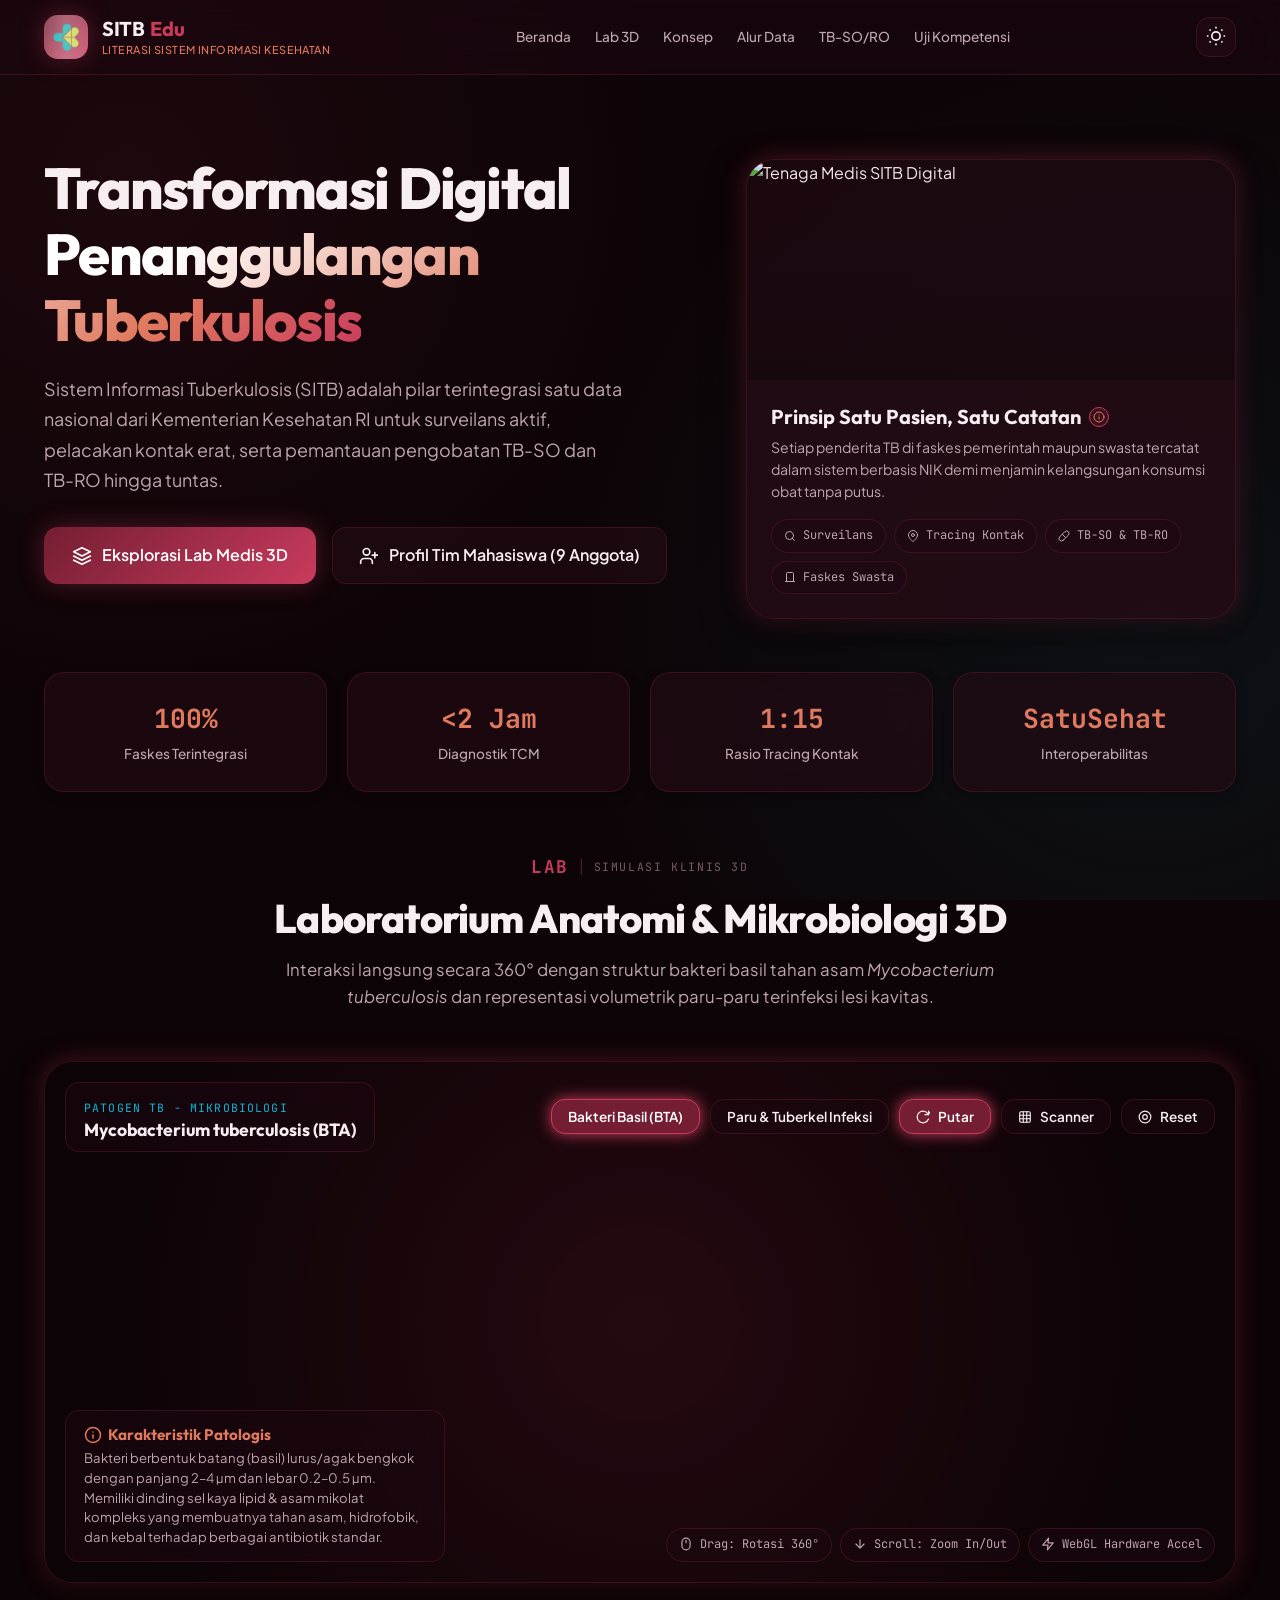
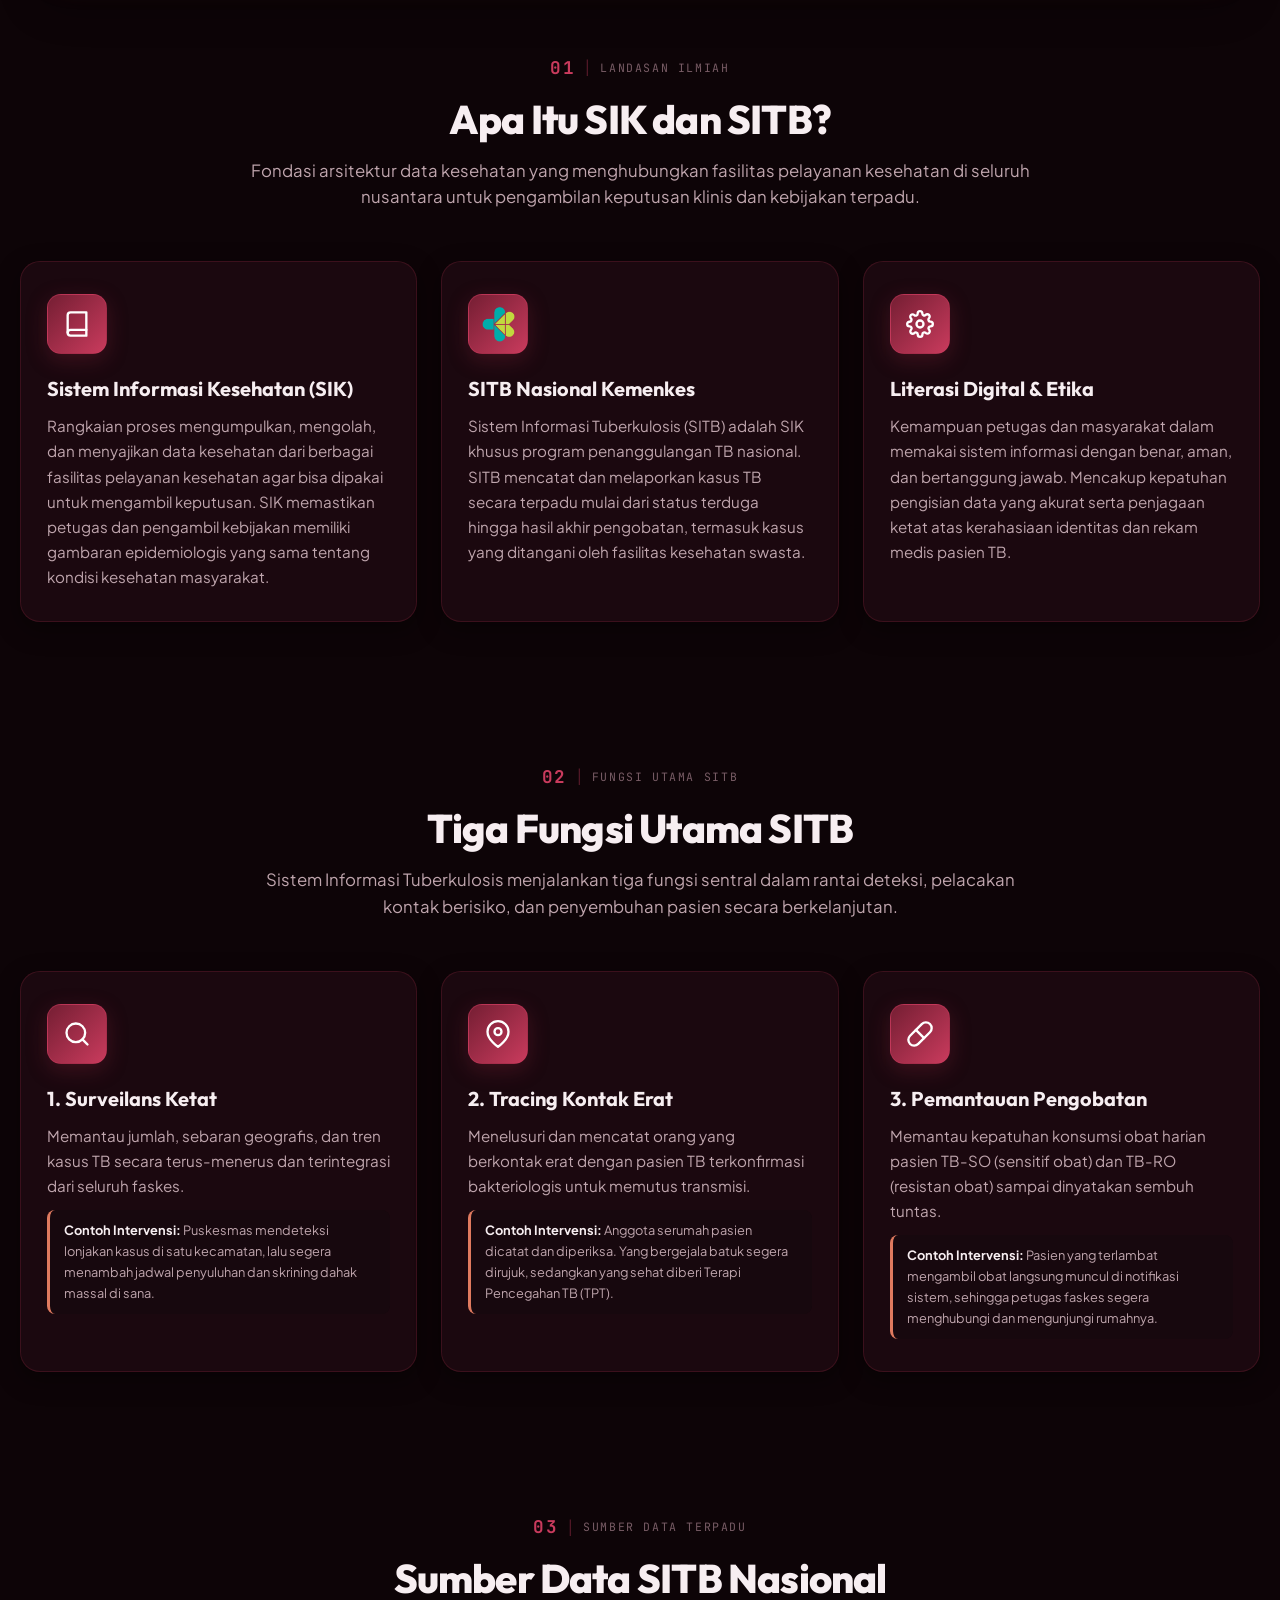
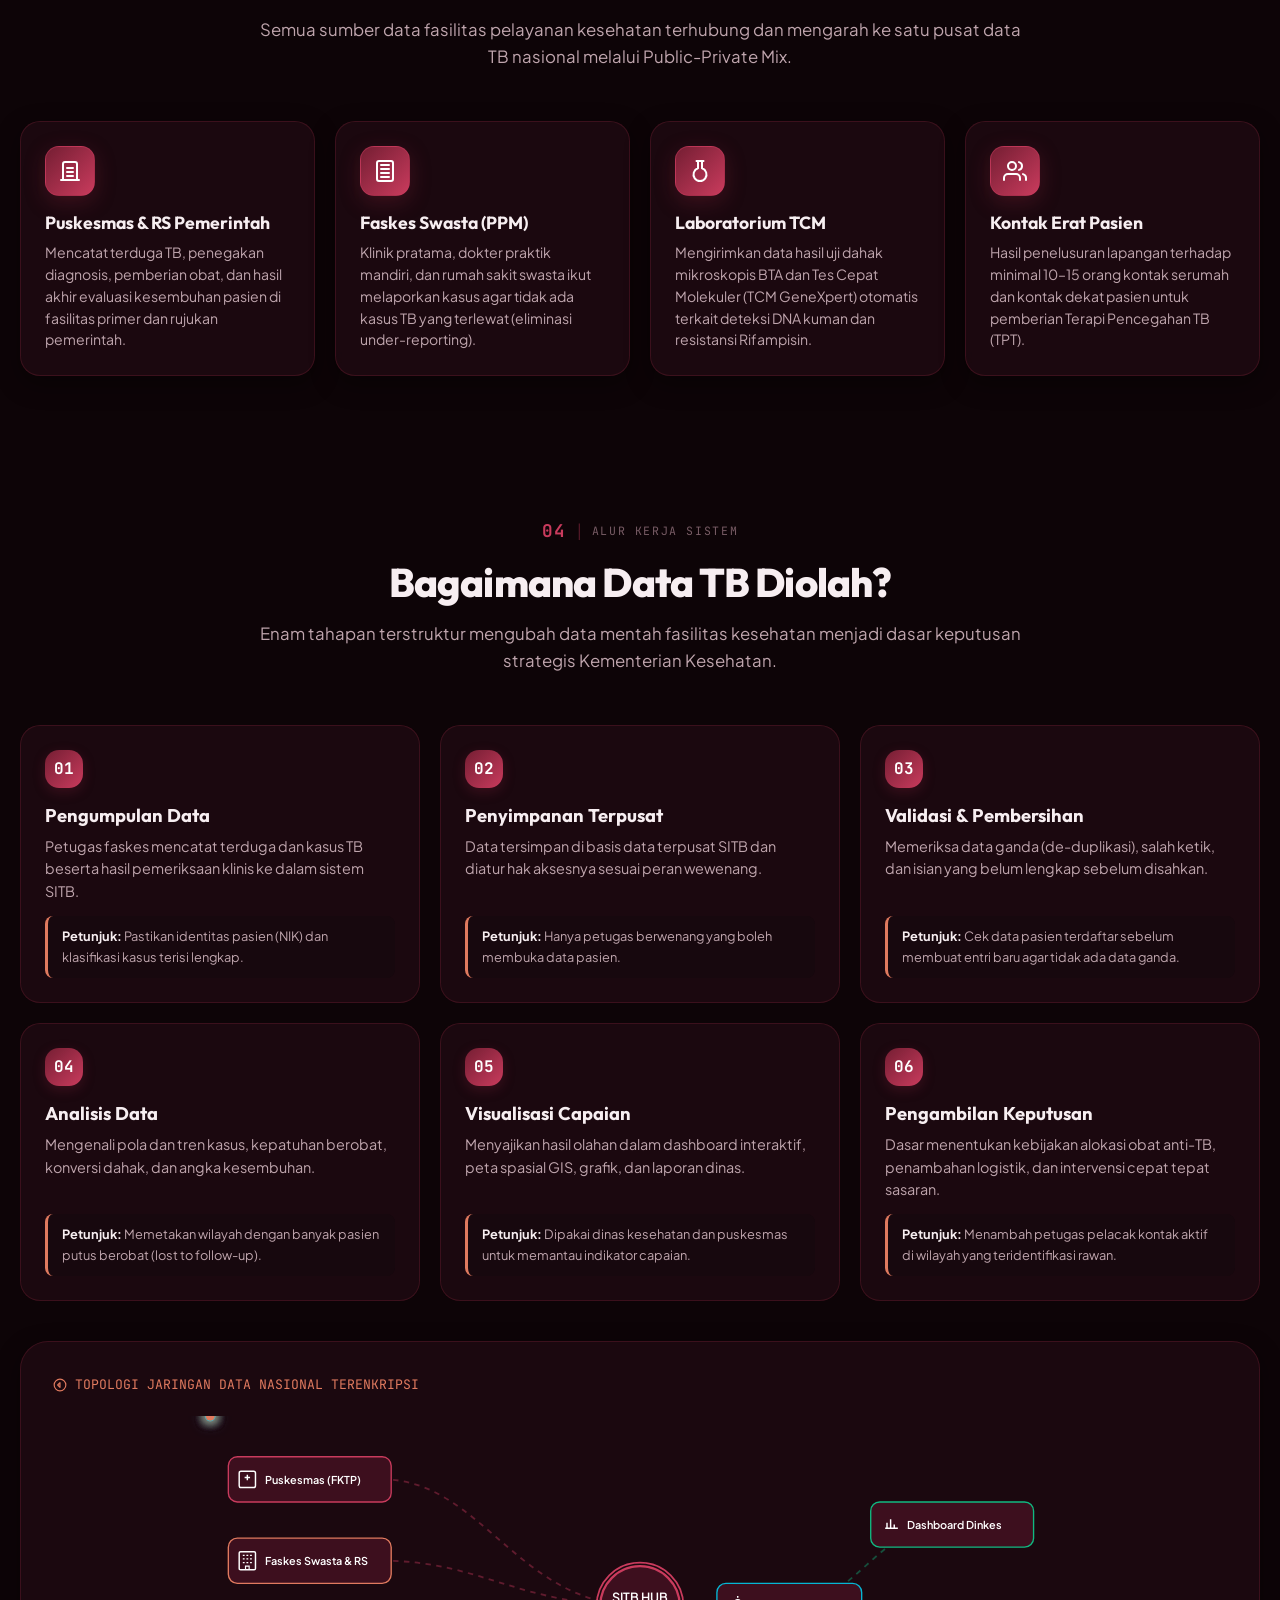
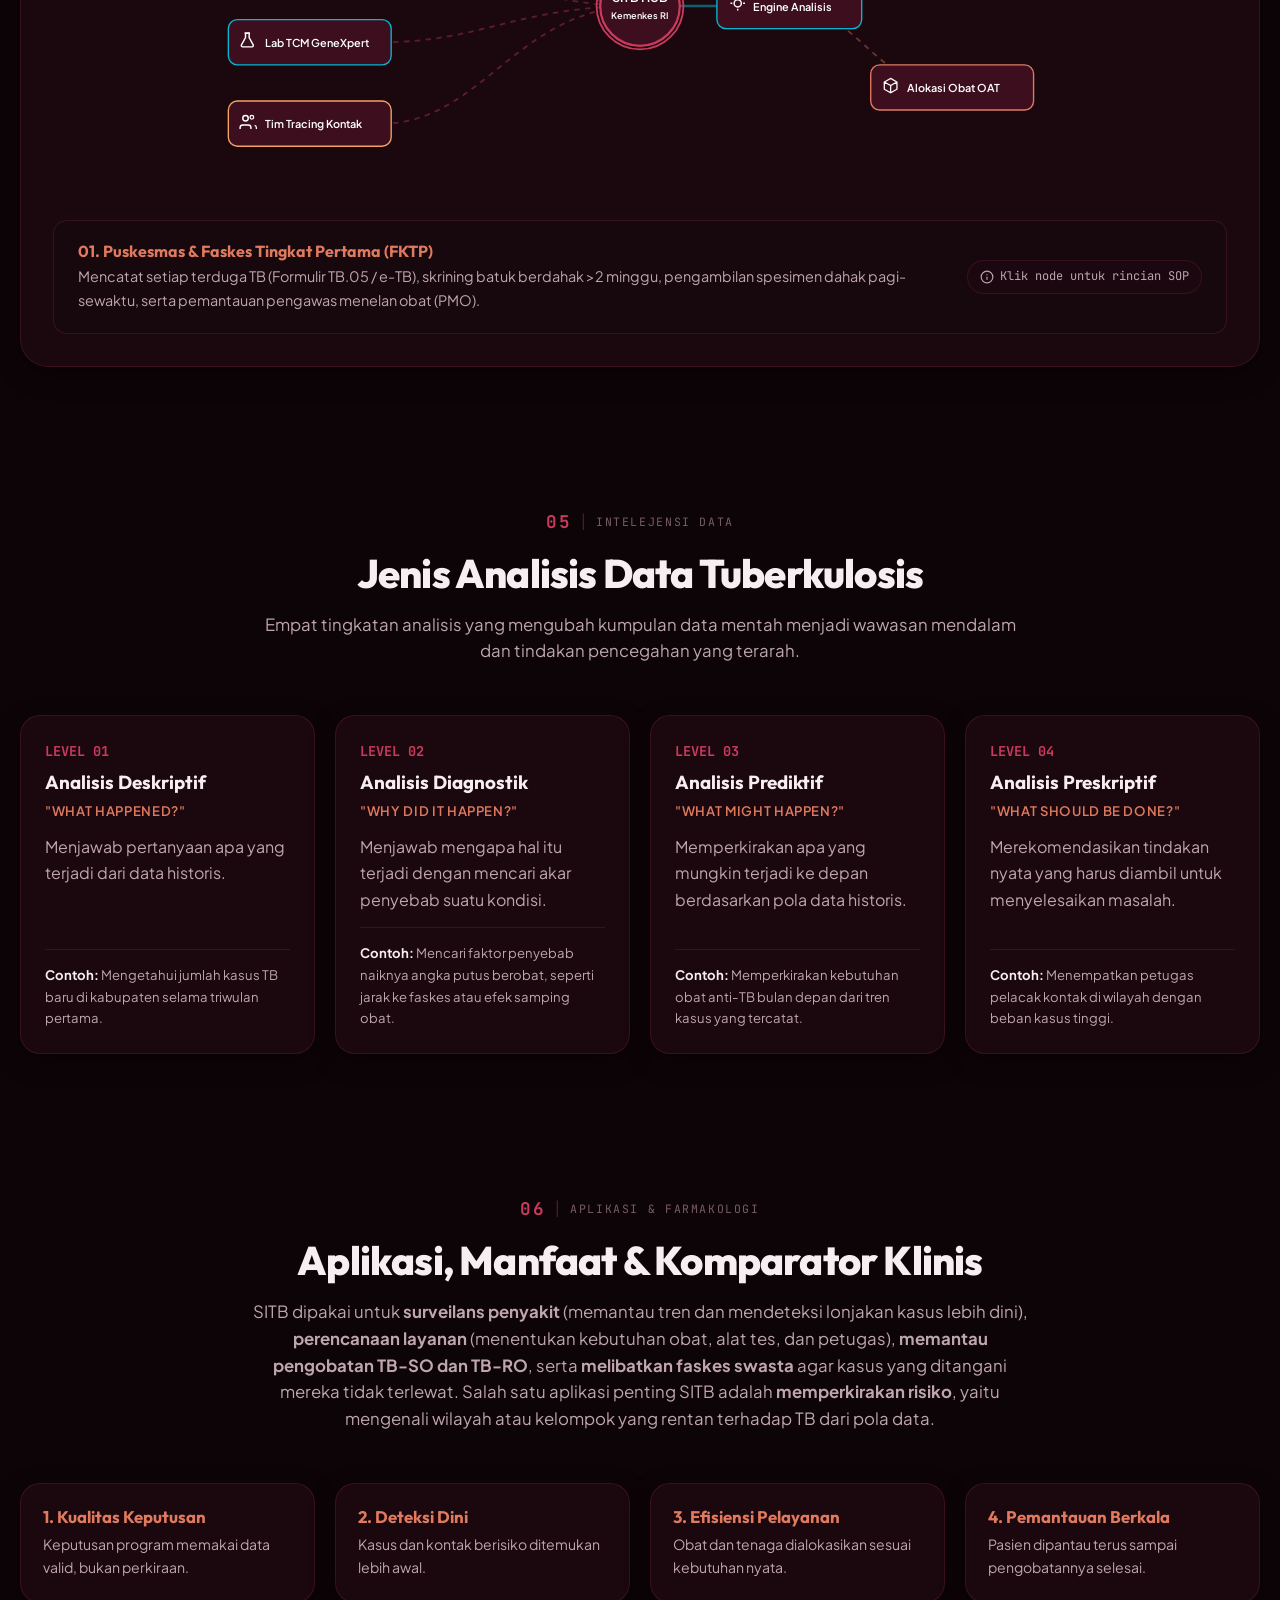
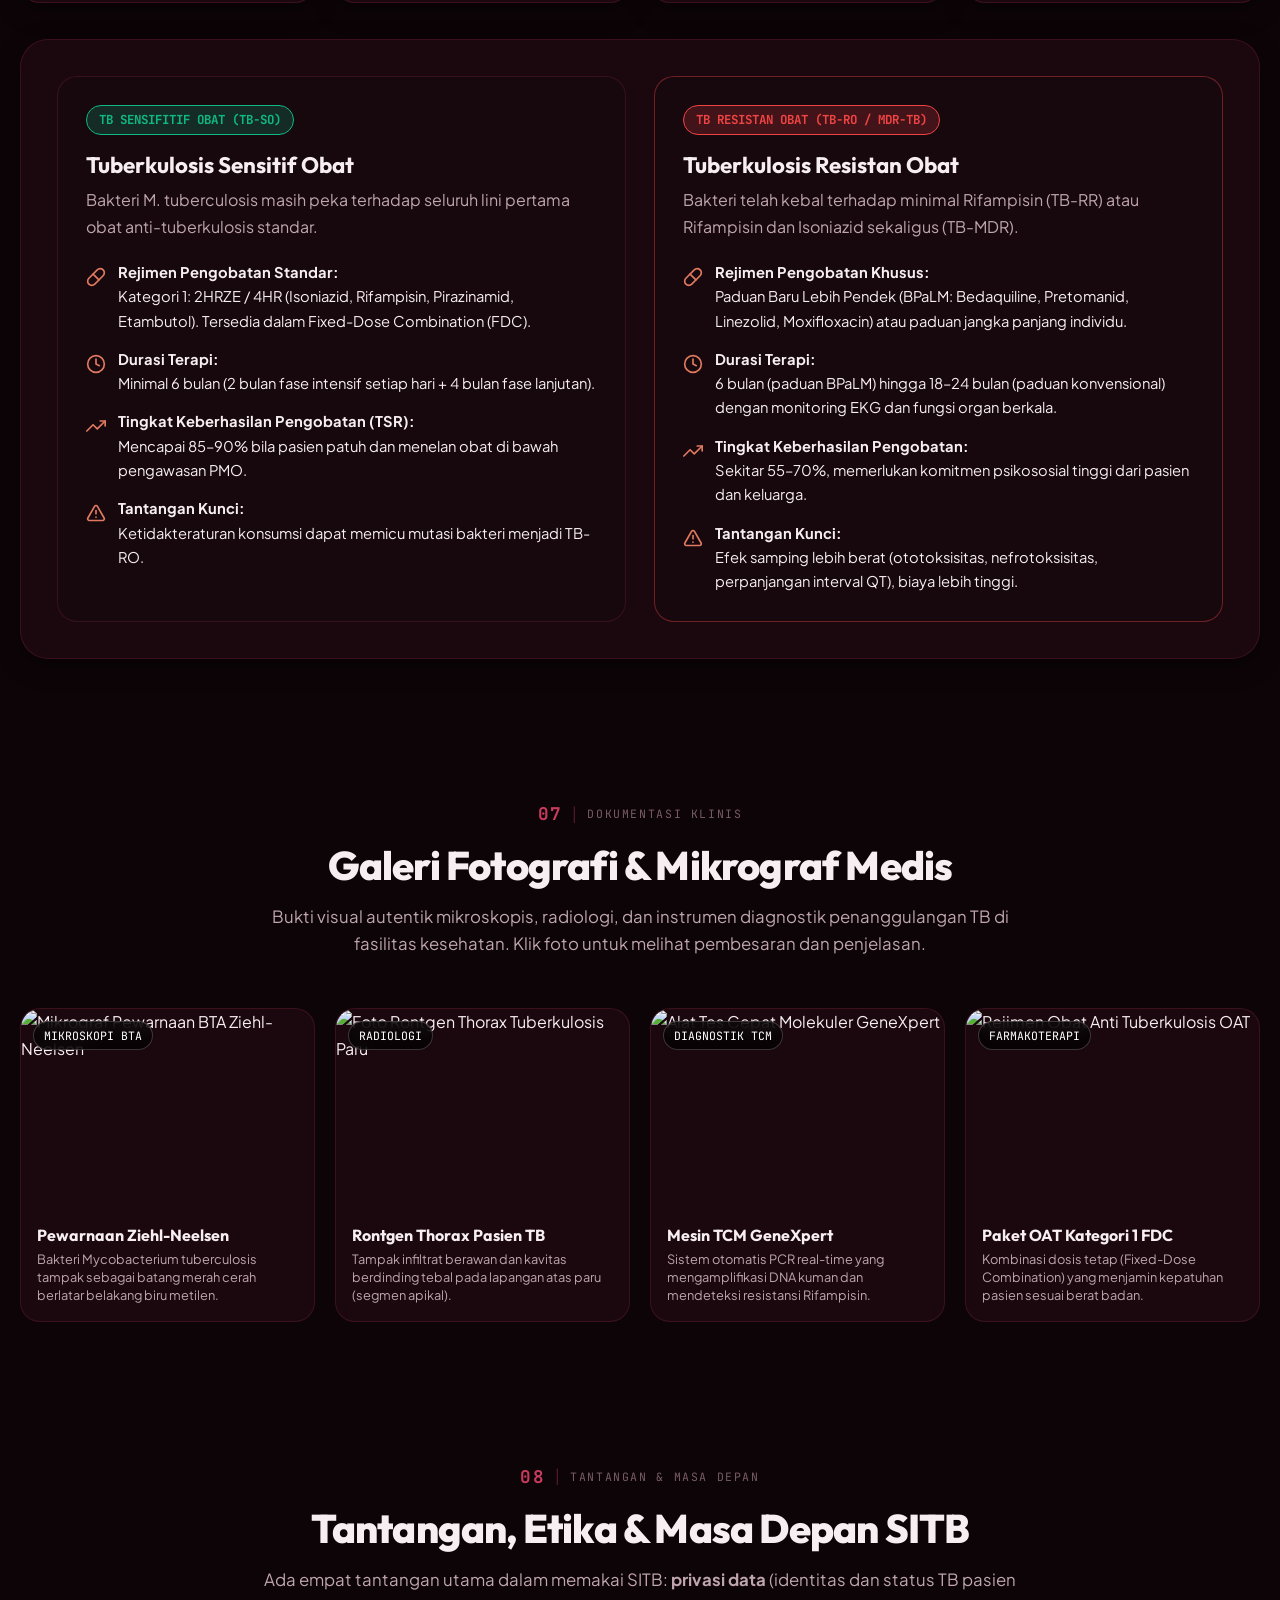
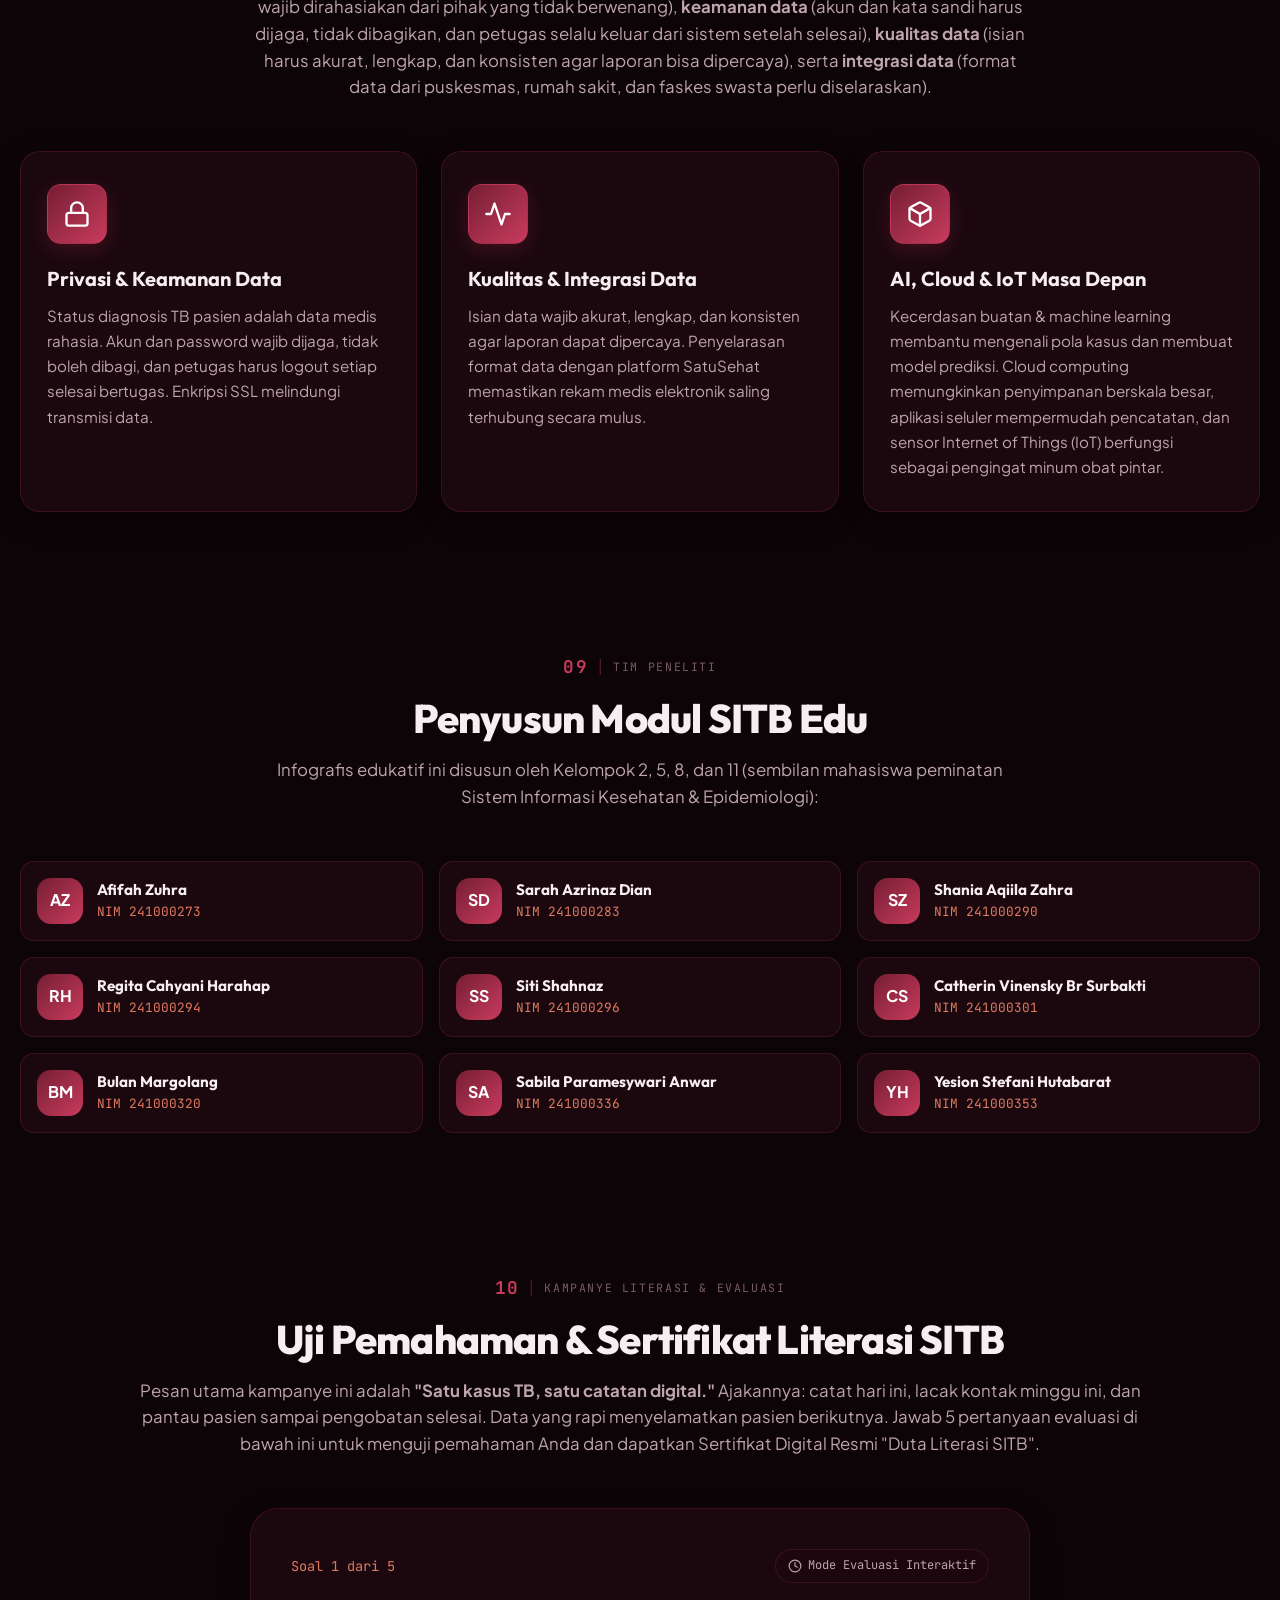
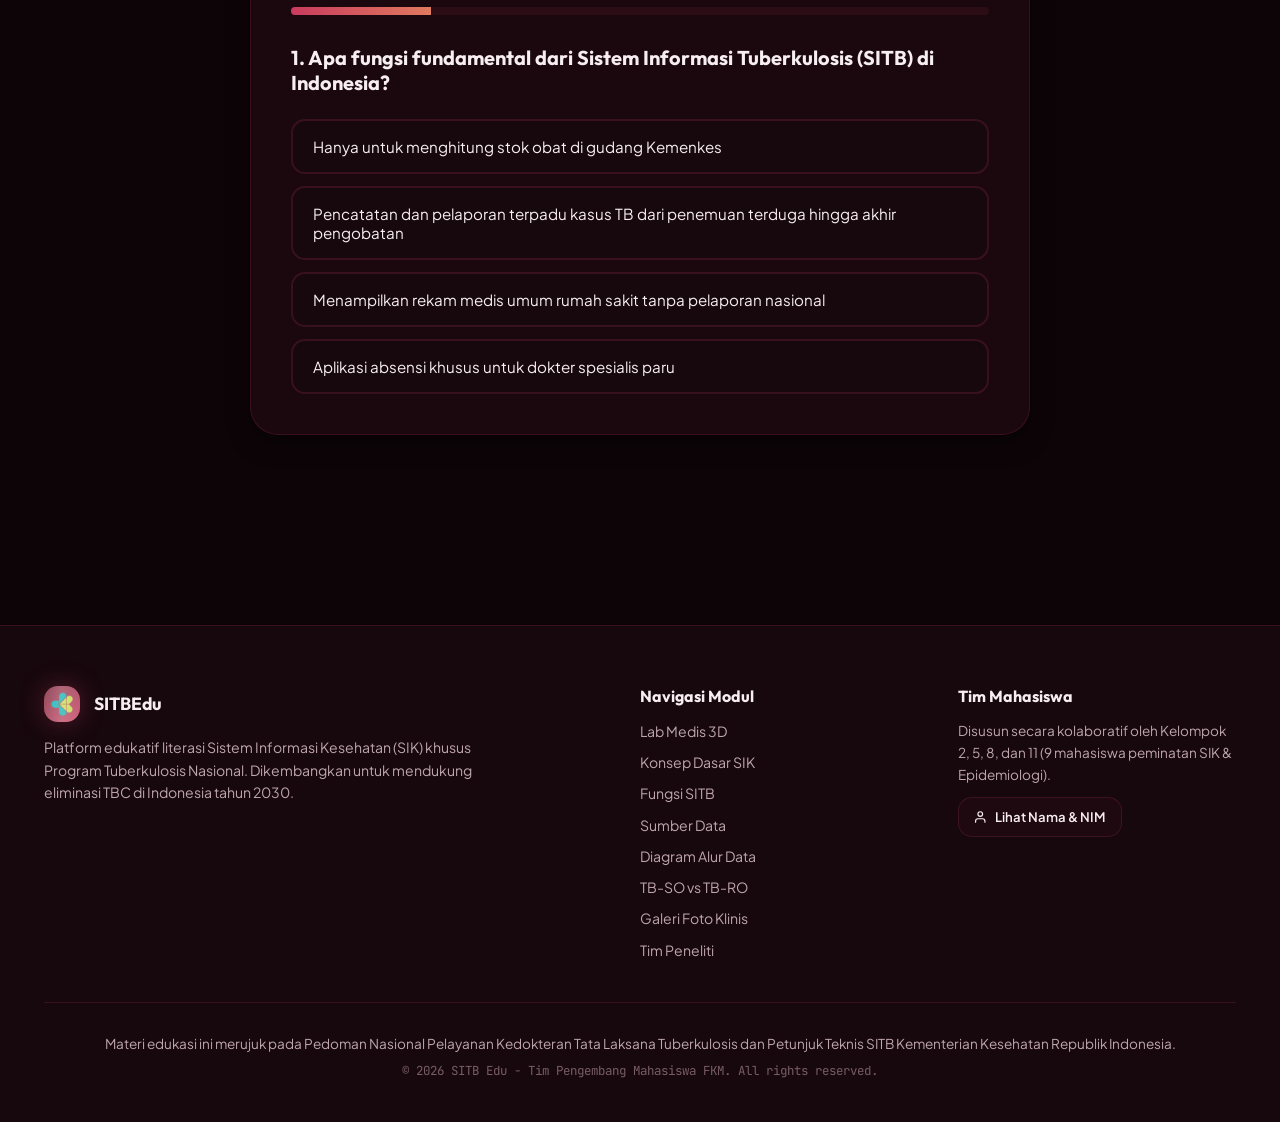
==== commit 5ddd16d9: "fix(mobile): hamburger nav, compact section badges, sources-grid 2x2, SVG flowchart swipe, font scal" ====
--- a/index.html
+++ b/index.html
@@ -29,17 +29,12 @@
         </div>
       </div>
 
-      <nav class="nav-links">
+      <nav class="nav-links" id="main-nav">
         <a href="#hero" class="nav-item">Beranda</a>
         <a href="#three-viewer" class="nav-item">Lab 3D</a>
-        <a href="#konsep" class="nav-item">Konsep SIK</a>
-        <a href="#fungsi" class="nav-item">Fungsi SITB</a>
-        <a href="#sumber-data" class="nav-item">Sumber Data</a>
+        <a href="#konsep" class="nav-item">Konsep</a>
         <a href="#alur-data" class="nav-item">Alur Data</a>
-        <a href="#analisis" class="nav-item">Analisis</a>
-        <a href="#komparator" class="nav-item">TB-SO vs TB-RO</a>
-        <a href="#galeri-medis" class="nav-item">Galeri Klinis</a>
-        <a href="#tim-peneliti" class="nav-item">Tim Peneliti</a>
+        <a href="#komparator" class="nav-item">TB-SO/RO</a>
         <a href="#kuis" class="nav-item">Uji Kompetensi</a>
       </nav>
 
@@ -51,6 +46,18 @@
               <path d="M12 1v2M12 21v2M4.22 4.22l1.42 1.42M18.36 18.36l1.42 1.42M1 12h2M21 12h2M4.22 19.78l1.42-1.42M18.36 5.64l1.42-1.42"></path>
             </svg>
           </span>
+        </button>
+        <!-- Hamburger Toggle (Mobile Only) -->
+        <button class="mobile-toggle" id="mobile-toggle" aria-label="Buka menu navigasi" aria-expanded="false">
+          <svg class="svg-ic icon-burger" width="22" height="22" viewBox="0 0 24 24">
+            <line x1="3" y1="6" x2="21" y2="6"></line>
+            <line x1="3" y1="12" x2="21" y2="12"></line>
+            <line x1="3" y1="18" x2="21" y2="18"></line>
+          </svg>
+          <svg class="svg-ic icon-close" width="22" height="22" viewBox="0 0 24 24" style="display:none;">
+            <line x1="18" y1="6" x2="6" y2="18"></line>
+            <line x1="6" y1="6" x2="18" y2="18"></line>
+          </svg>
         </button>
       </div>
     </div>
@@ -156,7 +163,11 @@
   <section class="three-section" id="three-viewer">
     <div class="container">
       <div class="section-header">
-        <span class="section-pill">SIMULASI KLINIS 3D</span>
+        <div class="section-label-row">
+          <span class="section-num">LAB</span>
+          <span class="section-label-sep">|</span>
+          <span class="section-label-text">SIMULASI KLINIS 3D</span>
+        </div>
         <h2 class="section-title">Laboratorium Anatomi &amp; Mikrobiologi 3D</h2>
         <p class="section-subtitle">
           Interaksi langsung secara 360° dengan struktur bakteri basil tahan asam <em>Mycobacterium tuberculosis</em> dan representasi volumetrik paru-paru terinfeksi lesi kavitas.
@@ -240,7 +251,11 @@
   <!-- Bagian 01: Konsep Dasar SIK & SITB (Bersih Tanpa Paragraf Ganda) -->
   <section class="container" style="padding: 70px 0;" id="konsep">
     <div class="section-header">
-      <span class="section-pill">BAGIAN 01 - LANDASAN ILMIAH</span>
+      <div class="section-label-row">
+        <span class="section-num">01</span>
+        <span class="section-label-sep">|</span>
+        <span class="section-label-text">LANDASAN ILMIAH</span>
+      </div>
       <h2 class="section-title">Apa Itu SIK dan SITB?</h2>
       <p class="section-subtitle">
         Fondasi arsitektur data kesehatan yang menghubungkan fasilitas pelayanan kesehatan di seluruh nusantara untuk pengambilan keputusan klinis dan kebijakan terpadu.
@@ -292,7 +307,11 @@
   <!-- Bagian 02: Tiga Fungsi Utama SITB (Mandiri) -->
   <section class="container" style="padding: 70px 0;" id="fungsi">
     <div class="section-header">
-      <span class="section-pill">BAGIAN 02 - FUNGSI UTAMA SITB</span>
+      <div class="section-label-row">
+        <span class="section-num">02</span>
+        <span class="section-label-sep">|</span>
+        <span class="section-label-text">FUNGSI UTAMA SITB</span>
+      </div>
       <h2 class="section-title">Tiga Fungsi Utama SITB</h2>
       <p class="section-subtitle">
         Sistem Informasi Tuberkulosis menjalankan tiga fungsi sentral dalam rantai deteksi, pelacakan kontak berisiko, dan penyembuhan pasien secara berkelanjutan.
@@ -347,14 +366,18 @@
   <!-- Bagian 03: Sumber Data SITB Terpadu (Mandiri) -->
   <section class="container" style="padding: 70px 0;" id="sumber-data">
     <div class="section-header">
-      <span class="section-pill">BAGIAN 03 - SUMBER DATA TERPADU</span>
+      <div class="section-label-row">
+        <span class="section-num">03</span>
+        <span class="section-label-sep">|</span>
+        <span class="section-label-text">SUMBER DATA TERPADU</span>
+      </div>
       <h2 class="section-title">Sumber Data SITB Nasional</h2>
       <p class="section-subtitle">
         Semua sumber data fasilitas pelayanan kesehatan terhubung dan mengarah ke satu pusat data TB nasional melalui Public-Private Mix.
       </p>
     </div>
 
-    <div class="grid-3" style="grid-template-columns: repeat(4, 1fr); gap: 20px;">
+    <div class="sources-grid">
       <!-- Sumber 1 -->
       <div class="glass-panel feature-card" style="padding: 24px;">
         <div class="card-icon" style="width: 50px; height: 50px; margin-bottom: 16px;">
@@ -404,7 +427,11 @@
   <!-- Bagian 04: Bagaimana Data TB Diolah? (6 Kartu Tahapan Rapi) -->
   <section class="container" style="padding: 70px 0;" id="alur-data">
     <div class="section-header">
-      <span class="section-pill">BAGIAN 04 - ALUR KERJA SISTEM</span>
+      <div class="section-label-row">
+        <span class="section-num">04</span>
+        <span class="section-label-sep">|</span>
+        <span class="section-label-text">ALUR KERJA SISTEM</span>
+      </div>
       <h2 class="section-title">Bagaimana Data TB Diolah?</h2>
       <p class="section-subtitle">
         Enam tahapan terstruktur mengubah data mentah fasilitas kesehatan menjadi dasar keputusan strategis Kementerian Kesehatan.
@@ -622,7 +649,11 @@
   <!-- Bagian 05: Taksonomi Analisis Data TB -->
   <section class="container" style="padding: 70px 0;" id="analisis">
     <div class="section-header">
-      <span class="section-pill">BAGIAN 05 - INTELEJENSI DATA</span>
+      <div class="section-label-row">
+        <span class="section-num">05</span>
+        <span class="section-label-sep">|</span>
+        <span class="section-label-text">INTELEJENSI DATA</span>
+      </div>
       <h2 class="section-title">Jenis Analisis Data Tuberkulosis</h2>
       <p class="section-subtitle">
         Empat tingkatan analisis yang mengubah kumpulan data mentah menjadi wawasan mendalam dan tindakan pencegahan yang terarah.
@@ -683,7 +714,11 @@
   <!-- Bagian 06 & 07: Aplikasi & Manfaat (Komparator Klinis TB-SO vs TB-RO) -->
   <section class="container" style="padding: 70px 0;" id="komparator">
     <div class="section-header">
-      <span class="section-pill">BAGIAN 06 &amp; 07 - APLIKASI, MANFAAT &amp; FARMAKOLOGI</span>
+      <div class="section-label-row">
+        <span class="section-num">06</span>
+        <span class="section-label-sep">|</span>
+        <span class="section-label-text">APLIKASI &amp; FARMAKOLOGI</span>
+      </div>
       <h2 class="section-title">Aplikasi, Manfaat &amp; Komparator Klinis</h2>
       <p class="section-subtitle">
         SITB dipakai untuk <strong>surveilans penyakit</strong> (memantau tren dan mendeteksi lonjakan kasus lebih dini), <strong>perencanaan layanan</strong> (menentukan kebutuhan obat, alat tes, dan petugas), <strong>memantau pengobatan TB-SO dan TB-RO</strong>, serta <strong>melibatkan faskes swasta</strong> agar kasus yang ditangani mereka tidak terlewat. Salah satu aplikasi penting SITB adalah <strong>memperkirakan risiko</strong>, yaitu mengenali wilayah atau kelompok yang rentan terhadap TB dari pola data.
@@ -691,7 +726,7 @@
     </div>
 
     <!-- 4 Manfaat Utama Grid -->
-    <div class="grid-3" style="grid-template-columns: repeat(4, 1fr); gap: 16px; margin-bottom: 36px;">
+    <div class="sources-grid" style="margin-bottom: 36px;">
       <div class="glass-panel feature-card" style="padding: 22px;">
         <h4 style="font-size: 1.05rem; margin-bottom: 6px; color: var(--rose-accent);">1. Kualitas Keputusan</h4>
         <p style="font-size: 0.88rem;">Keputusan program memakai data valid, bukan perkiraan.</p>
@@ -811,7 +846,11 @@
   <!-- Bagian 07: Galeri Foto Medis Asli -->
   <section class="container" style="padding: 70px 0;" id="galeri-medis">
     <div class="section-header">
-      <span class="section-pill">DOKUMENTASI KLINIS ASLI</span>
+      <div class="section-label-row">
+        <span class="section-num">07</span>
+        <span class="section-label-sep">|</span>
+        <span class="section-label-text">DOKUMENTASI KLINIS</span>
+      </div>
       <h2 class="section-title">Galeri Fotografi &amp; Mikrograf Medis</h2>
       <p class="section-subtitle">
         Bukti visual autentik mikroskopis, radiologi, dan instrumen diagnostik penanggulangan TB di fasilitas kesehatan. Klik foto untuk melihat pembesaran dan penjelasan.
@@ -872,7 +911,11 @@
   <!-- Bagian 08 & 09: Tata Kelola, Keamanan Data & Era AI -->
   <section class="container" style="padding: 70px 0;">
     <div class="section-header">
-      <span class="section-pill">BAGIAN 08 &amp; 09 - TANTANGAN, ETIKA &amp; MASA DEPAN</span>
+      <div class="section-label-row">
+        <span class="section-num">08</span>
+        <span class="section-label-sep">|</span>
+        <span class="section-label-text">TANTANGAN &amp; MASA DEPAN</span>
+      </div>
       <h2 class="section-title">Tantangan, Etika &amp; Masa Depan SITB</h2>
       <p class="section-subtitle">
         Ada empat tantangan utama dalam memakai SITB: <strong>privasi data</strong> (identitas dan status TB pasien wajib dirahasiakan dari pihak yang tidak berwenang), <strong>keamanan data</strong> (akun dan kata sandi harus dijaga, tidak dibagikan, dan petugas selalu keluar dari sistem setelah selesai), <strong>kualitas data</strong> (isian harus akurat, lengkap, dan konsisten agar laporan bisa dipercaya), serta <strong>integrasi data</strong> (format data dari puskesmas, rumah sakit, dan faskes swasta perlu diselaraskan).
@@ -924,7 +967,11 @@
   <!-- Section: Tim Peneliti & Pengembang Mahasiswa (Tanpa Teks Peran) -->
   <section class="container" style="padding: 70px 0;" id="tim-peneliti">
     <div class="section-header">
-      <span class="section-pill">TIM PENELITI &amp; PENGEMBANG MAHASISWA</span>
+      <div class="section-label-row">
+        <span class="section-num">09</span>
+        <span class="section-label-sep">|</span>
+        <span class="section-label-text">TIM PENELITI</span>
+      </div>
       <h2 class="section-title">Penyusun Modul SITB Edu</h2>
       <p class="section-subtitle">
         Infografis edukatif ini disusun oleh Kelompok 2, 5, 8, dan 11 (sembilan mahasiswa peminatan Sistem Informasi Kesehatan &amp; Epidemiologi):
@@ -1018,7 +1065,11 @@
   <!-- Bagian 10: Uji Pemahaman Gamifikasi & Sertifikat Digital (Judul Lebar 1 Baris) -->
   <section class="container" style="padding: 70px 0 100px;" id="kuis">
     <div class="section-header section-header-wide">
-      <span class="section-pill">BAGIAN 10 - KAMPANYE LITERASI SIK &amp; EVALUASI</span>
+      <div class="section-label-row">
+        <span class="section-num">10</span>
+        <span class="section-label-sep">|</span>
+        <span class="section-label-text">KAMPANYE LITERASI &amp; EVALUASI</span>
+      </div>
       <h2 class="section-title">Uji Pemahaman &amp; Sertifikat Literasi SITB</h2>
       <p class="section-subtitle">
         Pesan utama kampanye ini adalah <strong>"Satu kasus TB, satu catatan digital."</strong> Ajakannya: catat hari ini, lacak kontak minggu ini, dan pantau pasien sampai pengobatan selesai. Data yang rapi menyelamatkan pasien berikutnya. Jawab 5 pertanyaan evaluasi di bawah ini untuk menguji pemahaman Anda dan dapatkan Sertifikat Digital Resmi "Duta Literasi SITB".
--- a/assets/css/style.css
+++ b/assets/css/style.css
@@ -173,6 +173,11 @@
   transition: all var(--transition-normal);
 }
 
+/* Mobile Nav Dropdown State */
+header.site-header.nav-open .nav-links {
+  display: flex;
+}
+
 .nav-container {
   display: flex;
   align-items: center;
@@ -309,6 +314,21 @@
 
 .mobile-toggle {
   display: none;
+  align-items: center;
+  justify-content: center;
+  width: 40px;
+  height: 40px;
+  border-radius: var(--radius-md);
+  background: var(--bg-card);
+  border: 1px solid var(--border-glass);
+  color: var(--text-main);
+  transition: all var(--transition-fast);
+}
+
+.mobile-toggle:hover {
+  background: var(--burgundy-primary);
+  color: #FFF;
+  border-color: var(--burgundy-glow);
 }
 
 /* Hero Section */
@@ -675,6 +695,44 @@
   line-height: 1.6;
 }
 
+/* Section Label Row (replaces section-pill for compact mobile) */
+.section-label-row {
+  display: flex;
+  align-items: center;
+  gap: 10px;
+  margin-bottom: 12px;
+  justify-content: center;
+}
+
+.section-num {
+  font-family: var(--font-mono);
+  font-size: 1.1rem;
+  font-weight: 700;
+  color: var(--burgundy-glow);
+  letter-spacing: 0.08em;
+}
+
+.section-label-sep {
+  color: var(--border-glow);
+  font-weight: 300;
+  font-size: 1rem;
+}
+
+.section-label-text {
+  font-family: var(--font-mono);
+  font-size: 0.72rem;
+  letter-spacing: 0.14em;
+  text-transform: uppercase;
+  color: var(--text-faint);
+}
+
+/* Sources Grid (Bagian 03 & 06 — 4 col desktop, responsive) */
+.sources-grid {
+  display: grid;
+  grid-template-columns: repeat(4, 1fr);
+  gap: 20px;
+}
+
 /* Feature Cards Grid (Bagian 01) */
 .grid-3 {
   display: grid;
@@ -733,12 +791,13 @@
 .flow-svg-box {
   width: 100%;
   overflow-x: auto;
+  -webkit-overflow-scrolling: touch;
   position: relative;
 }
 
 #sitb-flow-svg {
   width: 100%;
-  min-width: 800px;
+  min-width: 650px;
   height: 380px;
   display: block;
 }
@@ -1422,6 +1481,8 @@
 }
 
 /* Responsive Media Queries */
+
+/* === TABLET (max 1024px) === */
 @media (max-width: 1024px) {
   .hero-grid {
     grid-template-columns: 1fr;
@@ -1437,6 +1498,10 @@
   .grid-3 {
     grid-template-columns: 1fr 1fr;
   }
+  .sources-grid {
+    grid-template-columns: 1fr 1fr;
+    gap: 16px;
+  }
   .step-grid {
     grid-template-columns: 1fr 1fr;
   }
@@ -1451,119 +1516,338 @@
   }
 }
 
+/* === MOBILE (max 768px) === */
 @media (max-width: 768px) {
+  /* Base */
   body, html {
     overflow-x: hidden;
     width: 100%;
   }
+
+  html {
+    font-size: 15px;
+  }
+
   .container {
-    padding: 0 16px;
+    padding: 0 14px;
     max-width: 100%;
     overflow-x: hidden;
   }
+
+  /* ── Navbar Mobile ── */
+  .nav-links {
+    display: none;
+    position: absolute;
+    top: 74px;
+    left: 0;
+    right: 0;
+    flex-direction: column;
+    background: var(--bg-glass);
+    backdrop-filter: blur(20px);
+    -webkit-backdrop-filter: blur(20px);
+    border-bottom: 1px solid var(--border-glass);
+    padding: 8px 14px 14px;
+    gap: 2px;
+    z-index: 99;
+  }
+
+  .nav-links .nav-item {
+    width: 100%;
+    padding: 10px 12px;
+    font-size: 0.9rem;
+    border-radius: var(--radius-sm);
+  }
+
+  .mobile-toggle {
+    display: flex;
+  }
+
+  /* ── Section Headers ── */
+  .section-header {
+    margin: 0 auto 32px;
+  }
+
+  .section-title {
+    font-size: clamp(1.4rem, 6vw, 2.2rem);
+  }
+
+  .section-subtitle {
+    font-size: 0.92rem;
+    line-height: 1.6;
+  }
+
+  .section-num {
+    font-size: 0.95rem;
+  }
+
+  .section-label-text {
+    font-size: 0.65rem;
+  }
+
+  /* ── Section Padding ── */
   .hero-section {
-    padding: 40px 0 30px;
-  }
+    padding: 36px 0 24px;
+  }
+
+  .three-section {
+    padding: 36px 0;
+  }
+
+  /* ── Hero ── */
   .hero-grid {
     grid-template-columns: 1fr;
-    gap: 28px;
-  }
+    gap: 24px;
+  }
+
+  .hero-title {
+    font-size: clamp(1.9rem, 7.5vw, 3rem);
+  }
+
+  .hero-desc {
+    font-size: 0.95rem;
+    line-height: 1.65;
+    margin-bottom: 24px;
+  }
+
+  .btn-primary,
+  .btn-secondary {
+    padding: 12px 20px;
+    font-size: 0.9rem;
+  }
+
+  .hero-cta-group {
+    flex-direction: column;
+    gap: 10px;
+  }
+
+  /* ── Metrics ── */
   .hero-metrics {
     grid-template-columns: 1fr 1fr;
     gap: 10px;
-    margin-top: 30px;
-  }
+    margin-top: 24px;
+  }
+
   .metric-card {
-    padding: 16px 12px;
-  }
+    padding: 14px 10px;
+  }
+
   .metric-card .num {
-    font-size: 1.3rem;
-  }
+    font-size: 1.2rem;
+  }
+
+  .metric-card .label {
+    font-size: 0.75rem;
+  }
+
+  /* ── Hero Cover Card ── */
+  .hero-cover-img-box {
+    height: 160px;
+  }
+
+  .hero-cover-body {
+    padding: 16px;
+  }
+
+  .hero-cover-title {
+    font-size: 1rem;
+  }
+
+  /* ── 3D Viewer ── */
   .three-wrapper {
     border-radius: var(--radius-lg);
   }
+
   .three-hud-top {
     position: relative;
     top: 0;
     left: 0;
     right: 0;
-    padding: 12px;
+    padding: 10px 12px;
     flex-direction: column;
-    gap: 10px;
+    gap: 8px;
     align-items: stretch;
   }
+
   .hud-title-box {
     padding: 8px 12px;
   }
+
   .hud-name {
-    font-size: 1rem;
-  }
+    font-size: 0.9rem;
+  }
+
   .hud-controls {
     flex-wrap: wrap;
-    gap: 6px;
-  }
+    gap: 5px;
+  }
+
   .hud-btn {
-    padding: 6px 10px;
-    font-size: 0.78rem;
+    padding: 5px 9px;
+    font-size: 0.75rem;
     flex: 1 1 auto;
     justify-content: center;
   }
+
   #three-canvas-container {
-    height: 360px;
-  }
+    height: 300px;
+  }
+
   .three-hud-bottom {
     position: relative;
     bottom: 0;
     left: 0;
     right: 0;
-    padding: 12px;
+    padding: 10px 12px;
     flex-direction: column;
-    gap: 10px;
+    gap: 8px;
     align-items: stretch;
   }
+
   .hud-info-card {
     max-width: 100%;
   }
+
   .hud-tools {
     flex-wrap: wrap;
     justify-content: center;
-  }
+    gap: 6px;
+  }
+
+  /* ── Grids ── */
   .grid-3 {
     grid-template-columns: 1fr;
-    gap: 16px;
-  }
+    gap: 14px;
+  }
+
+  .sources-grid {
+    grid-template-columns: 1fr 1fr;
+    gap: 12px;
+  }
+
   .step-grid {
     grid-template-columns: 1fr;
-    gap: 14px;
-  }
+    gap: 12px;
+  }
+
   .analytics-grid {
     grid-template-columns: 1fr;
-    gap: 14px;
-  }
+    gap: 12px;
+  }
+
+  /* ── Feature Cards ── */
+  .feature-card {
+    padding: 20px 16px;
+  }
+
+  .card-icon {
+    width: 48px;
+    height: 48px;
+    margin-bottom: 14px;
+  }
+
+  .step-card {
+    padding: 18px 16px;
+  }
+
+  .step-card h4 {
+    font-size: 1rem;
+  }
+
+  /* ── Flowchart ── */
+  .flow-container {
+    padding: 18px 14px;
+  }
+
+  /* ── Comparator ── */
   .comparator-grid {
     grid-template-columns: 1fr;
-    gap: 20px;
-  }
+    gap: 16px;
+  }
+
   .comparator-box {
-    padding: 20px 16px;
-  }
+    padding: 18px 14px;
+  }
+
   .comp-column {
-    padding: 20px 16px;
-  }
+    padding: 18px 14px;
+  }
+
+  /* ── Gallery ── */
   .gallery-grid {
     grid-template-columns: 1fr;
     gap: 16px;
   }
+
+  /* ── Team Grid ── */
   .team-grid {
-    grid-template-columns: 1fr;
-    gap: 12px;
-  }
+    grid-template-columns: 1fr 1fr;
+    gap: 10px;
+  }
+
+  .student-card {
+    padding: 12px;
+  }
+
+  .student-avatar {
+    width: 38px;
+    height: 38px;
+    font-size: 0.85rem;
+  }
+
+  .student-info h4 {
+    font-size: 0.82rem;
+  }
+
+  .student-info p {
+    font-size: 0.72rem;
+  }
+
+  /* ── Quiz ── */
   .quiz-wrapper {
-    padding: 24px 16px;
-  }
+    padding: 20px 14px;
+  }
+
+  /* ── Footer ── */
+  footer.site-footer {
+    margin-top: 40px;
+    padding: 36px 0 20px;
+  }
+
   .footer-grid {
     grid-template-columns: 1fr;
-    gap: 30px;
-  }
-}
-
+    gap: 20px;
+  }
+
+  .footer-bottom {
+    font-size: 0.78rem;
+    padding-top: 16px;
+  }
+}
+
+/* === SMALL MOBILE (max 480px) === */
+@media (max-width: 480px) {
+  .sources-grid {
+    grid-template-columns: 1fr;
+    gap: 10px;
+  }
+
+  .team-grid {
+    grid-template-columns: 1fr 1fr;
+    gap: 8px;
+  }
+
+  .hero-metrics {
+    grid-template-columns: 1fr 1fr;
+  }
+
+  .hero-cta-group {
+    flex-direction: column;
+  }
+
+  .btn-primary,
+  .btn-secondary {
+    width: 100%;
+    justify-content: center;
+  }
+}
+
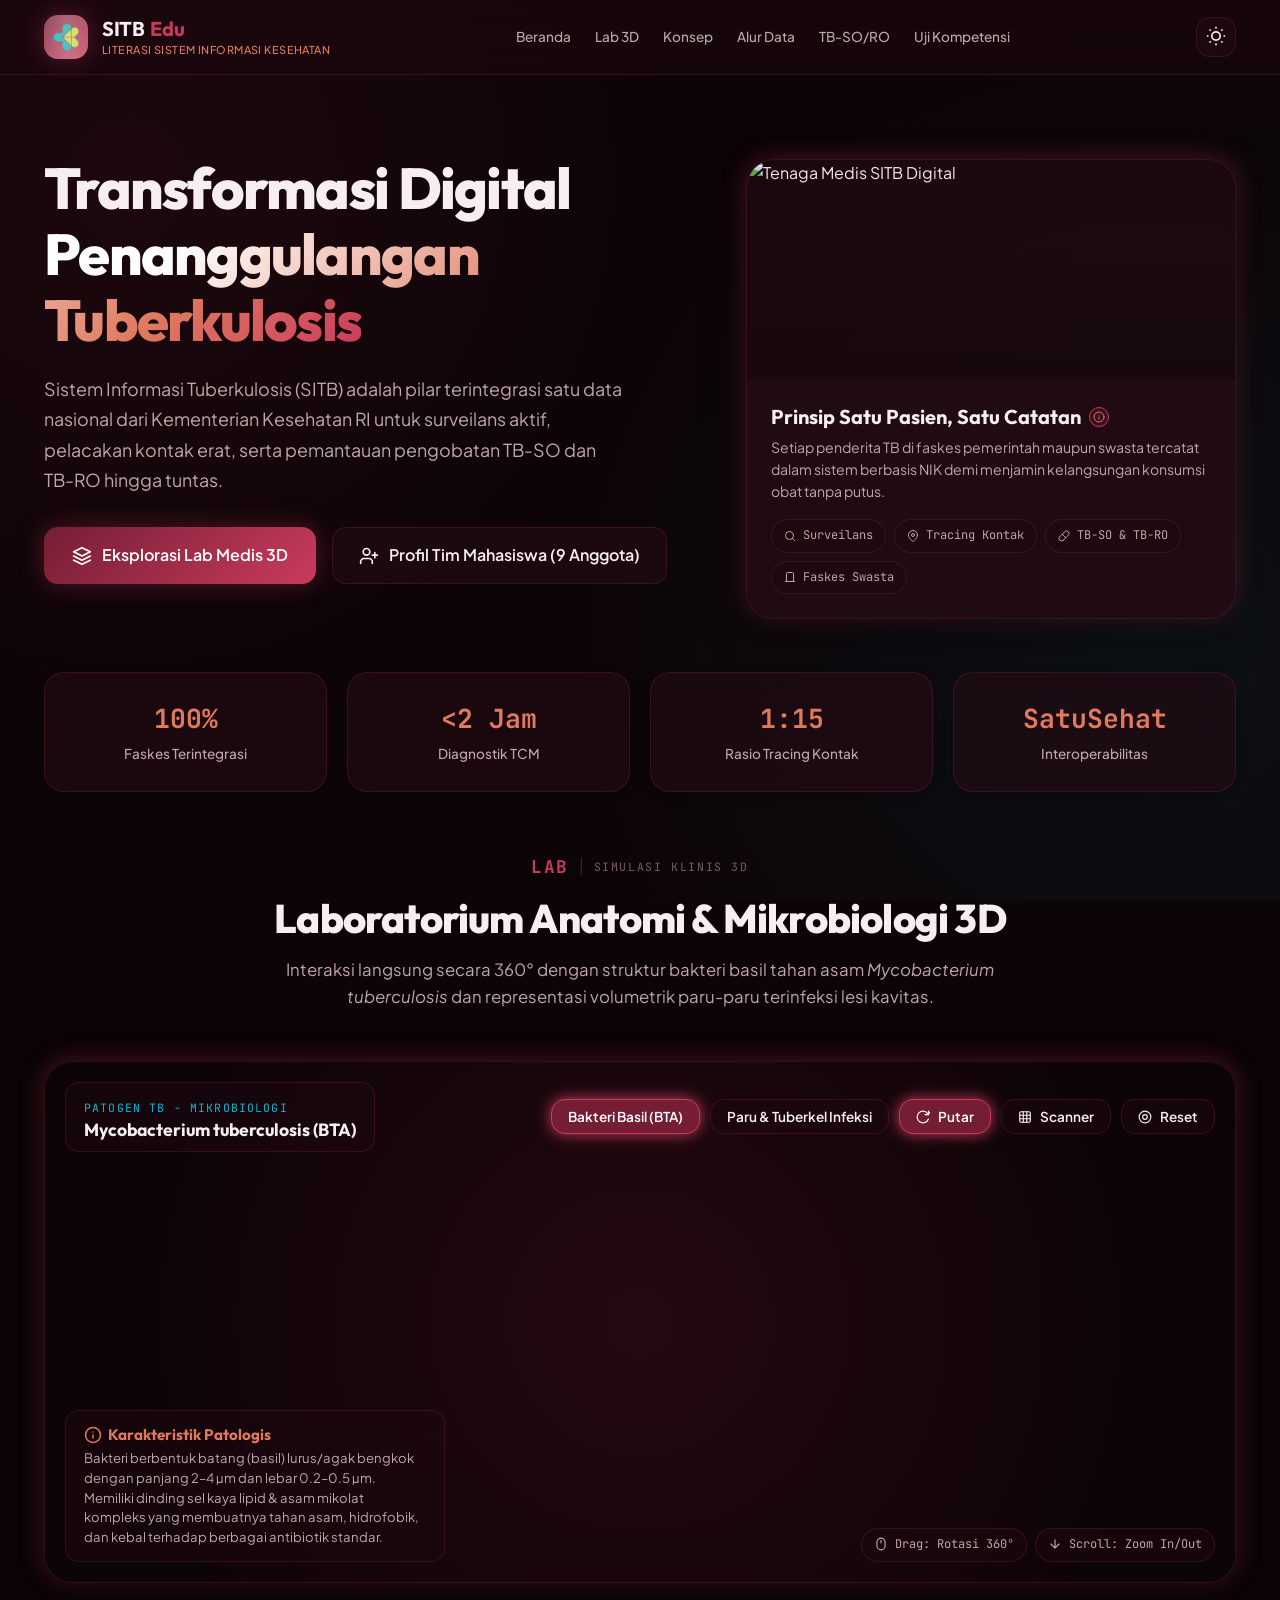
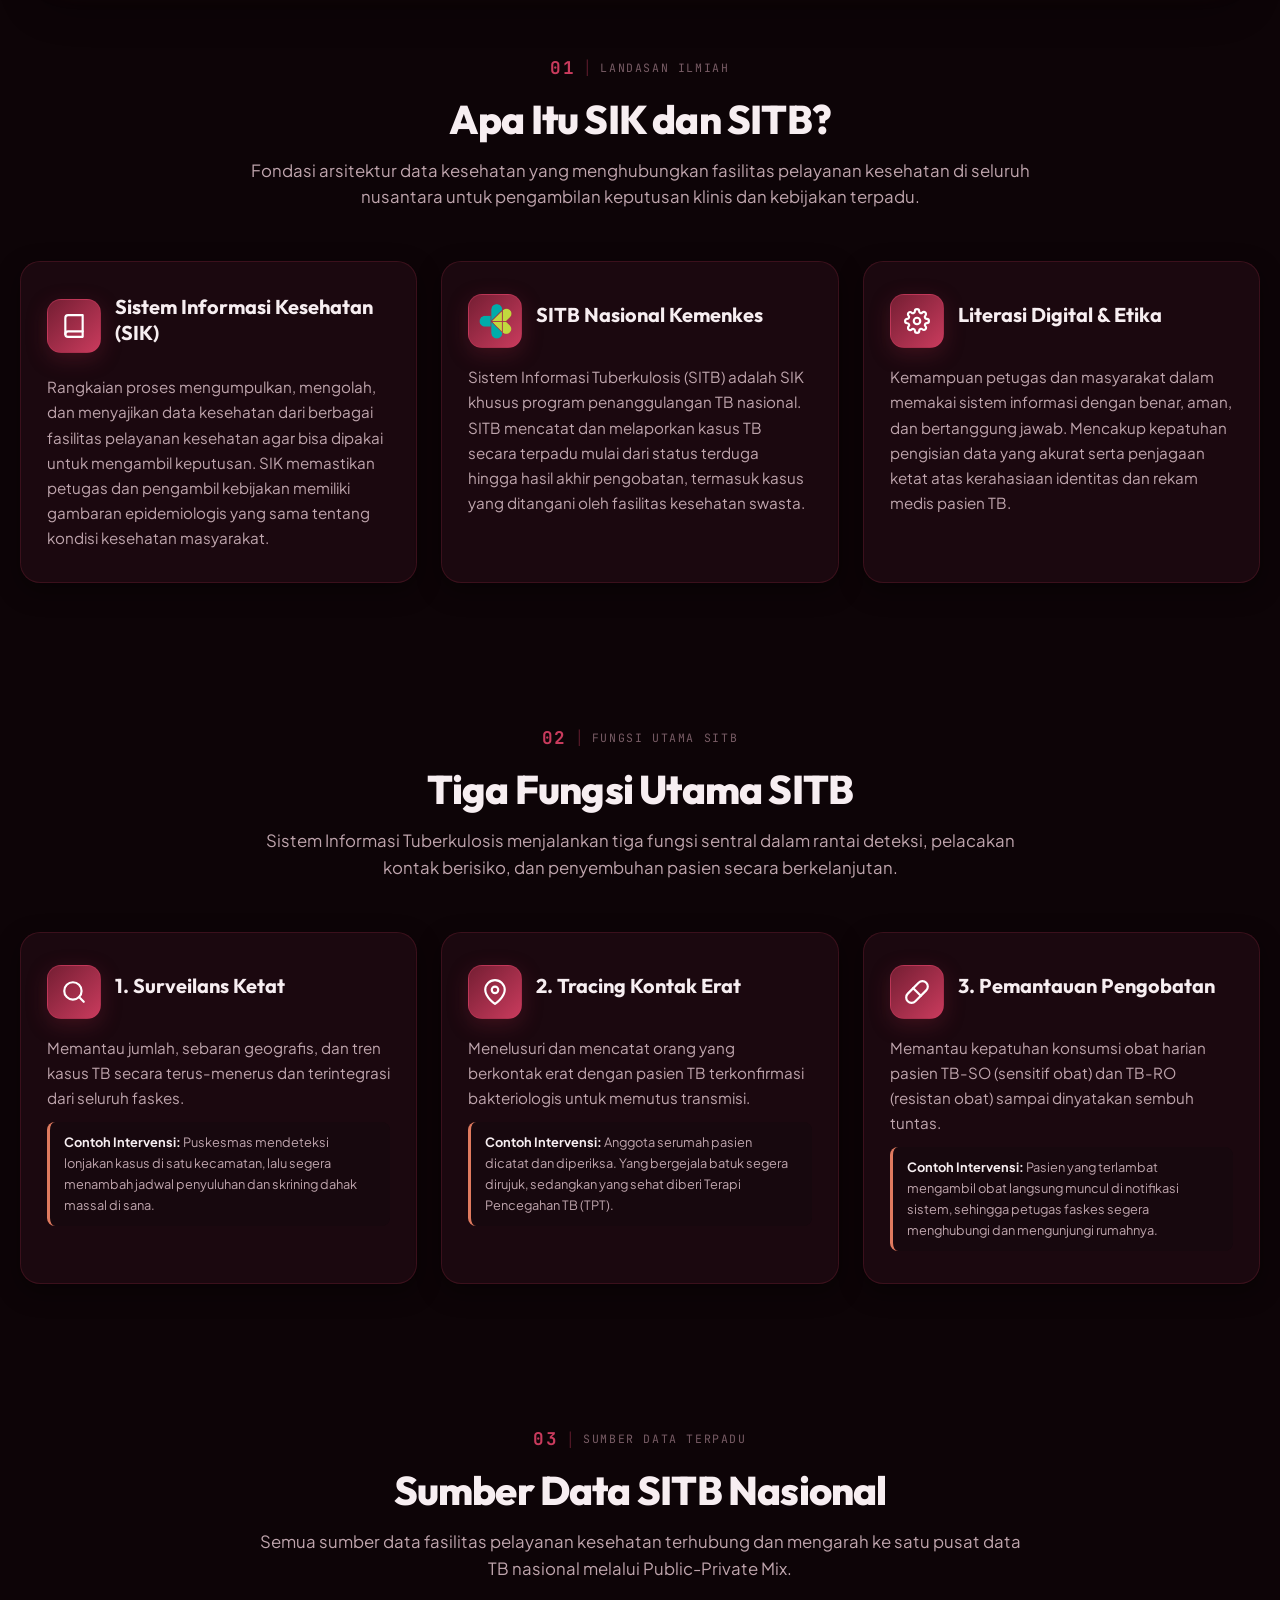
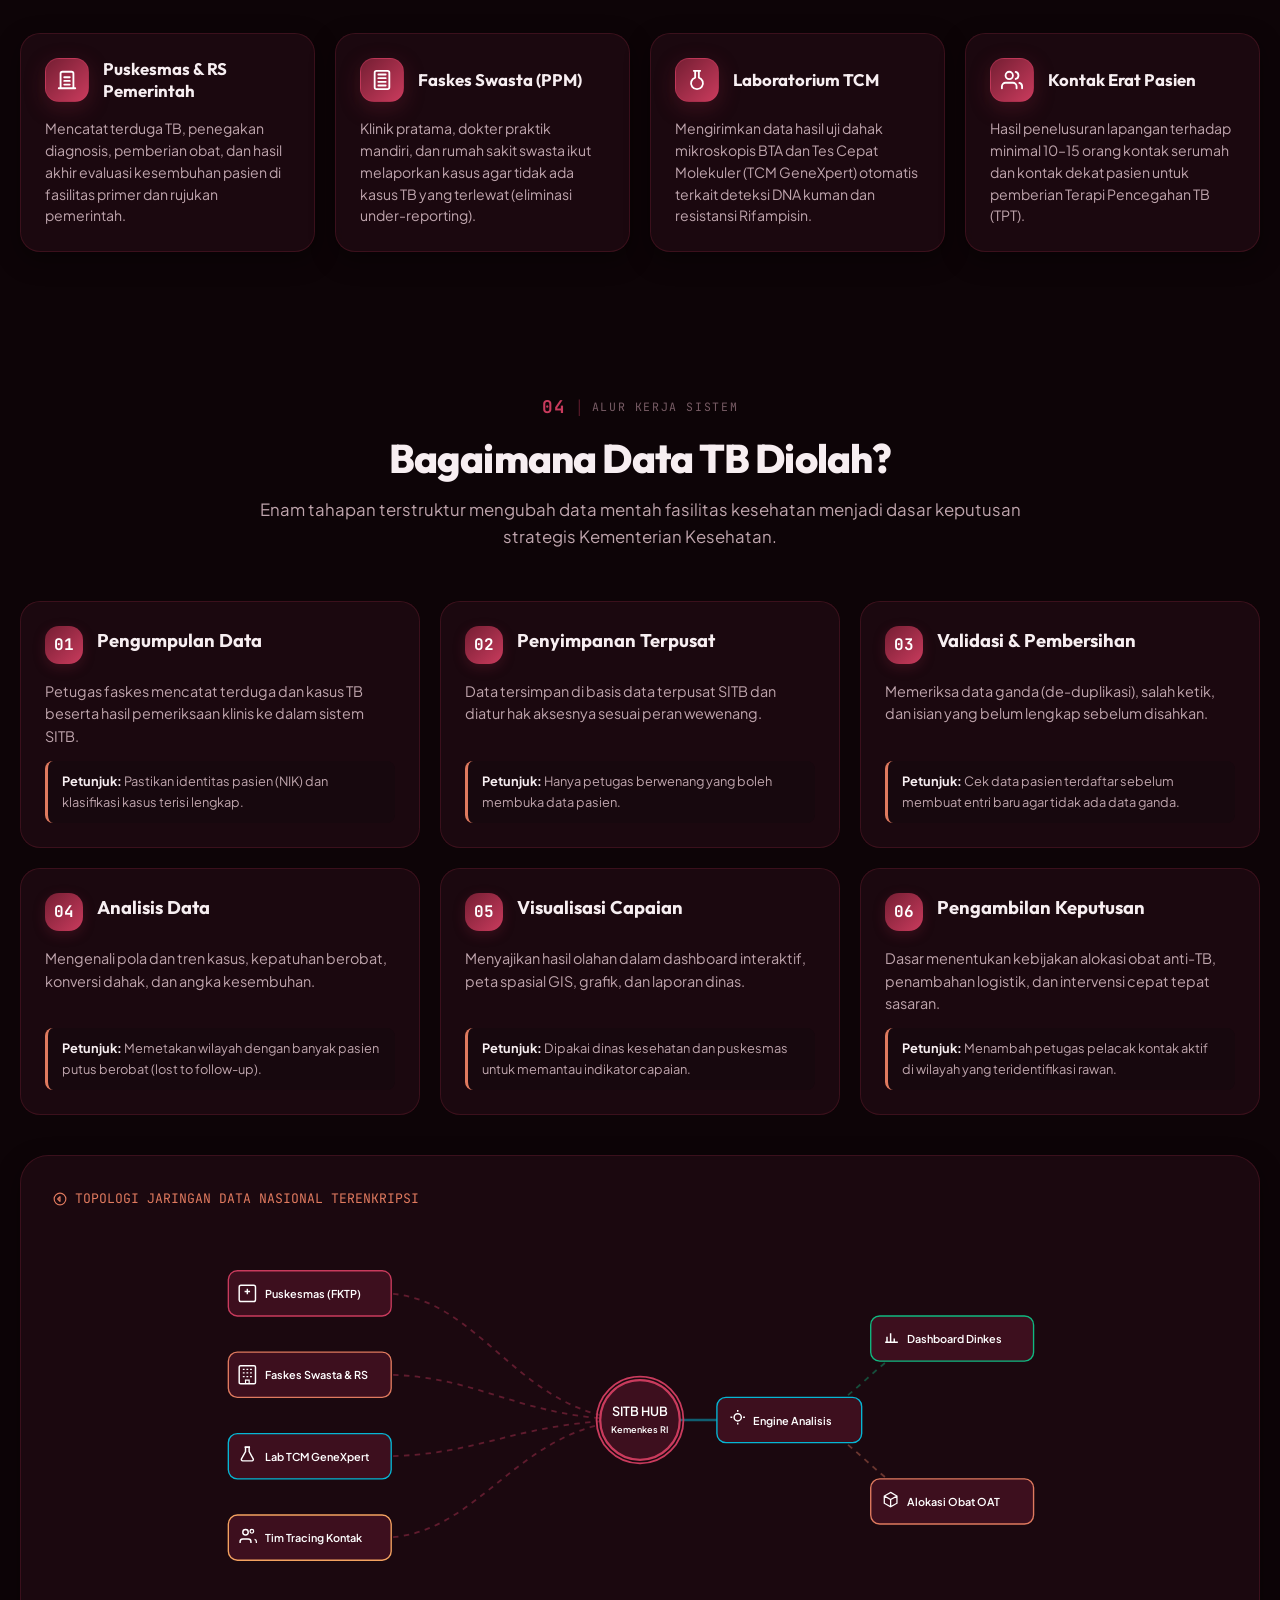
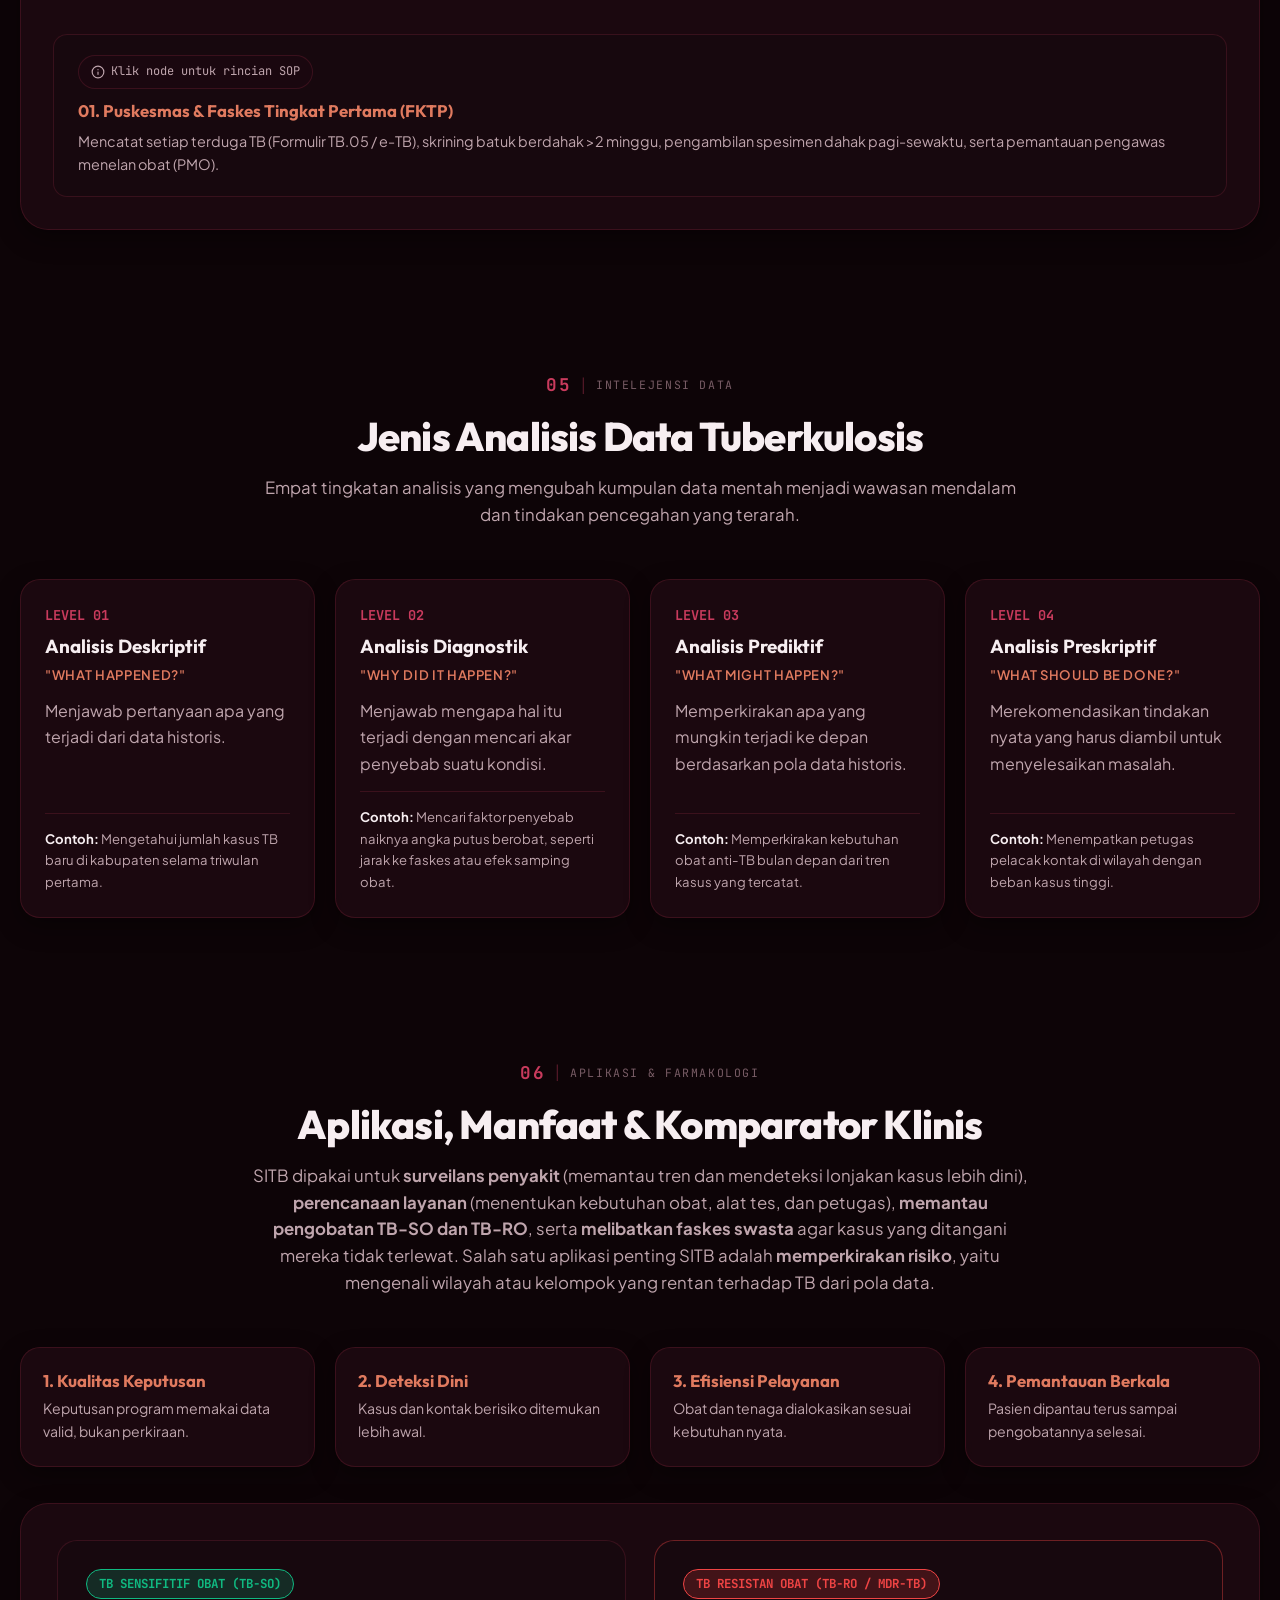
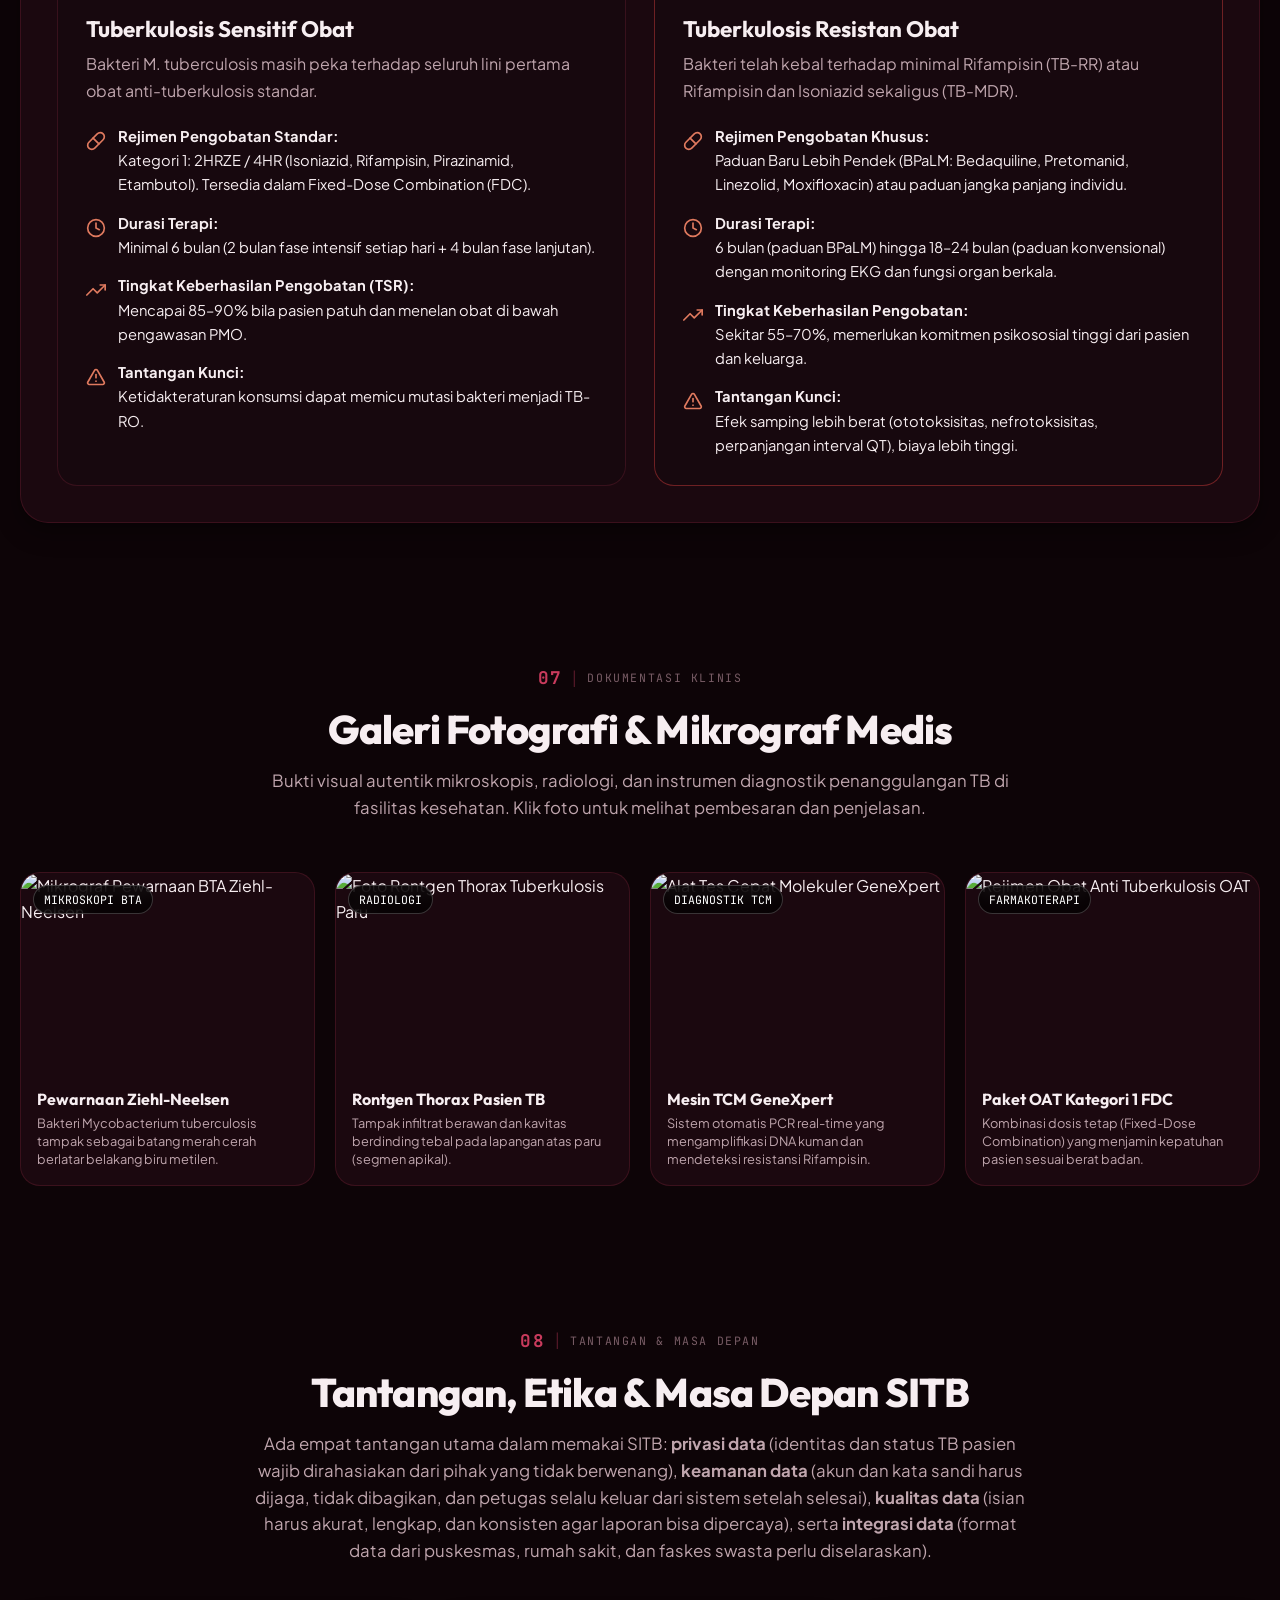
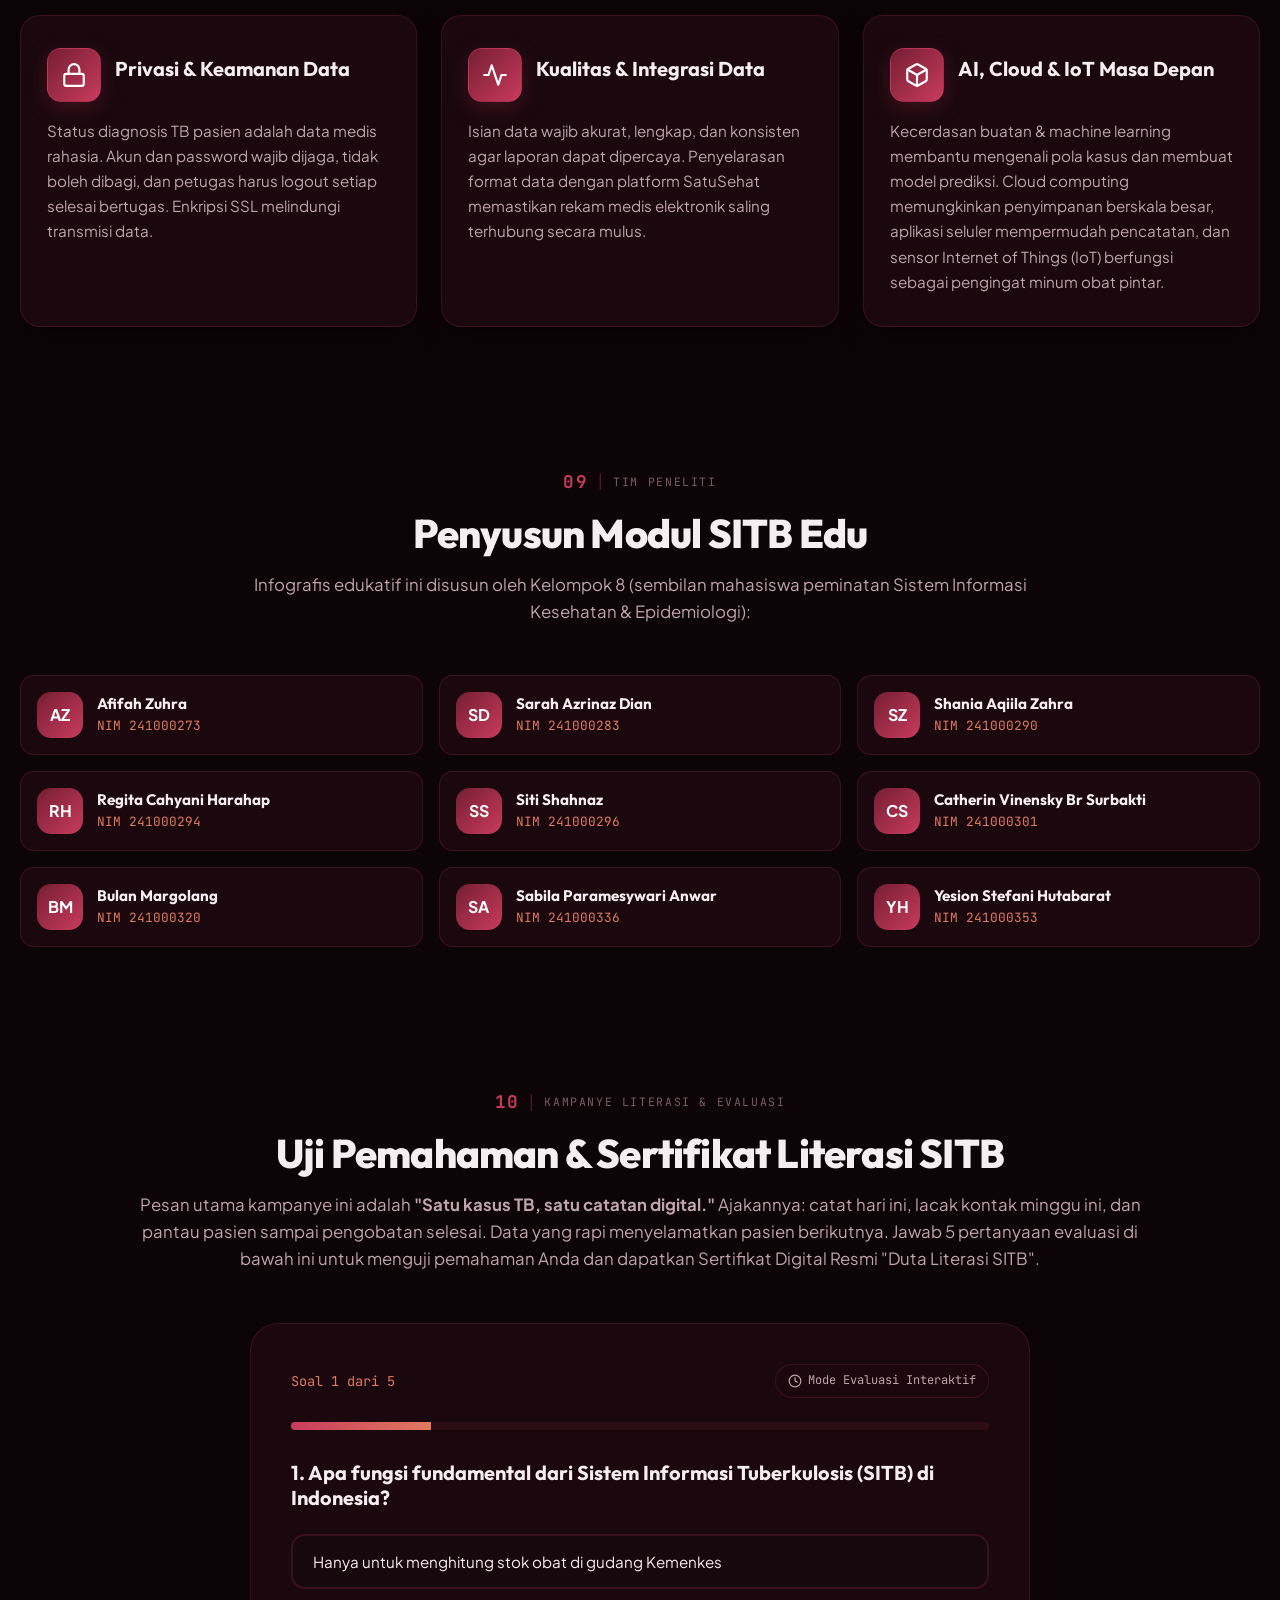
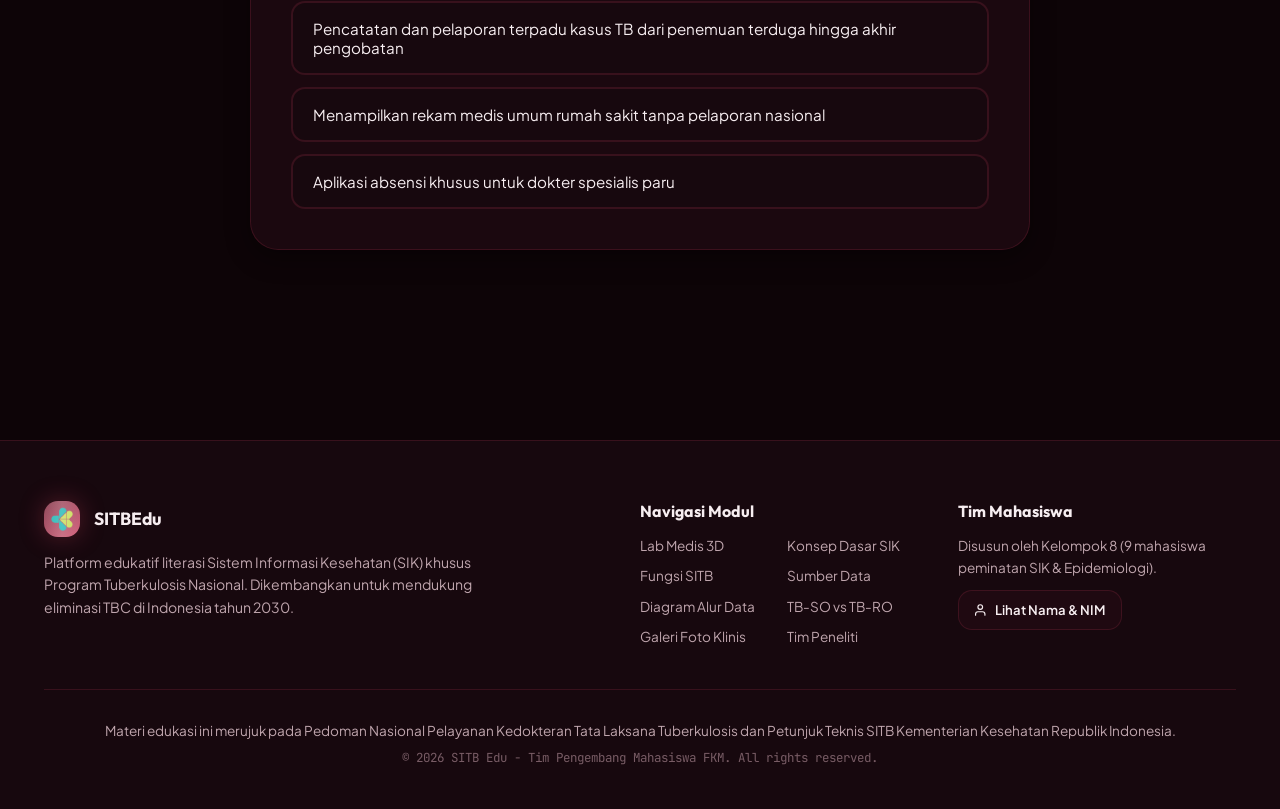
==== commit 4eef8a9a: "fix(mobile-v4): inline card icon/titles (incl section 4), 2-col footer nav, flowchart badge top, red" ====
--- a/index.html
+++ b/index.html
@@ -1,19 +1,24 @@
 <!DOCTYPE html>
 <html lang="id" data-theme="dark">
+
 <head>
   <meta charset="utf-8">
   <meta name="viewport" content="width=device-width, initial-scale=1, viewport-fit=cover">
   <title>SITB Edu - Literasi SIK Tuberkulosis & Laboratorium Medis 3D</title>
-  <meta name="description" content="Portal edukasi digital Sistem Informasi Tuberkulosis (SITB) Kementerian Kesehatan RI. Dilengkapi visualisasi 3D Three.js, simulasi alur data Anime.js, galeri medis asli, dan uji kompetensi bersertifikat.">
+  <meta name="description"
+    content="Portal edukasi digital Sistem Informasi Tuberkulosis (SITB) Kementerian Kesehatan RI. Dilengkapi visualisasi 3D Three.js, simulasi alur data Anime.js, galeri medis asli, dan uji kompetensi bersertifikat.">
 
   <!-- Google Fonts: Plus Jakarta Sans, Outfit, JetBrains Mono -->
   <link rel="preconnect" href="https://fonts.googleapis.com">
   <link rel="preconnect" href="https://fonts.gstatic.com" crossorigin>
-  <link href="https://fonts.googleapis.com/css2?family=JetBrains+Mono:wght@400;500;600;700&family=Outfit:wght@500;600;700;800&family=Plus+Jakarta+Sans:wght@400;500;600;700;800&display=swap" rel="stylesheet">
+  <link
+    href="https://fonts.googleapis.com/css2?family=JetBrains+Mono:wght@400;500;600;700&family=Outfit:wght@500;600;700;800&family=Plus+Jakarta+Sans:wght@400;500;600;700;800&display=swap"
+    rel="stylesheet">
 
   <!-- Custom Stylesheet (Burgundy Glassmorphism & Medical HUD) -->
   <link rel="stylesheet" href="assets/css/style.css">
 </head>
+
 <body>
 
   <!-- Navigation Bar (1 Horizontal Line, Clean & Compact) -->
@@ -21,7 +26,8 @@
     <div class="container nav-container">
       <div class="nav-brand">
         <div class="brand-emblem">
-          <img src="assets/accountlogo.png" alt="Logo Kemenkes RI" style="width: 28px; height: 28px; object-fit: contain;">
+          <img src="assets/accountlogo.png" alt="Logo Kemenkes RI"
+            style="width: 28px; height: 28px; object-fit: contain;">
         </div>
         <div class="brand-text">
           <h1>SITB<span>Edu</span></h1>
@@ -43,7 +49,9 @@
           <span id="theme-icon">
             <svg class="svg-ic" width="20" height="20" viewBox="0 0 24 24">
               <circle cx="12" cy="12" r="5"></circle>
-              <path d="M12 1v2M12 21v2M4.22 4.22l1.42 1.42M18.36 18.36l1.42 1.42M1 12h2M21 12h2M4.22 19.78l1.42-1.42M18.36 5.64l1.42-1.42"></path>
+              <path
+                d="M12 1v2M12 21v2M4.22 4.22l1.42 1.42M18.36 18.36l1.42 1.42M1 12h2M21 12h2M4.22 19.78l1.42-1.42M18.36 5.64l1.42-1.42">
+              </path>
             </svg>
           </span>
         </button>
@@ -73,7 +81,8 @@
             <span class="gradient-text">Penanggulangan Tuberkulosis</span>
           </h2>
           <p class="hero-desc">
-            Sistem Informasi Tuberkulosis (SITB) adalah pilar terintegrasi satu data nasional dari Kementerian Kesehatan RI untuk surveilans aktif, pelacakan kontak erat, serta pemantauan pengobatan TB-SO dan TB-RO hingga tuntas.
+            Sistem Informasi Tuberkulosis (SITB) adalah pilar terintegrasi satu data nasional dari Kementerian Kesehatan
+            RI untuk surveilans aktif, pelacakan kontak erat, serta pemantauan pengobatan TB-SO dan TB-RO hingga tuntas.
           </p>
 
           <div class="hero-cta-group">
@@ -101,34 +110,51 @@
         <div class="hero-visual">
           <div class="hero-cover-card">
             <div class="hero-cover-img-box">
-              <img src="https://images.unsplash.com/photo-1576091160399-112ba8d25d1d?auto=format&fit=crop&w=800&q=80" alt="Tenaga Medis SITB Digital" class="hero-cover-img">
+              <img src="https://images.unsplash.com/photo-1576091160399-112ba8d25d1d?auto=format&fit=crop&w=800&q=80"
+                alt="Tenaga Medis SITB Digital" class="hero-cover-img">
               <div class="hero-cover-overlay"></div>
             </div>
             <div class="hero-cover-body">
               <h3 class="hero-cover-title">
                 <span>Prinsip Satu Pasien, Satu Catatan</span>
                 <span class="info-icon-inline" title="Standar Pelaporan Nasional Kemenkes">
-                  <svg class="svg-ic" width="12" height="12" viewBox="0 0 24 24"><circle cx="12" cy="12" r="10"></circle><line x1="12" y1="16" x2="12" y2="12"></line><line x1="12" y1="8" x2="12.01" y2="8"></line></svg>
+                  <svg class="svg-ic" width="12" height="12" viewBox="0 0 24 24">
+                    <circle cx="12" cy="12" r="10"></circle>
+                    <line x1="12" y1="16" x2="12" y2="12"></line>
+                    <line x1="12" y1="8" x2="12.01" y2="8"></line>
+                  </svg>
                 </span>
               </h3>
               <p style="font-size: 0.88rem; line-height: 1.55; margin-bottom: 16px;">
-                Setiap penderita TB di faskes pemerintah maupun swasta tercatat dalam sistem berbasis NIK demi menjamin kelangsungan konsumsi obat tanpa putus.
+                Setiap penderita TB di faskes pemerintah maupun swasta tercatat dalam sistem berbasis NIK demi menjamin
+                kelangsungan konsumsi obat tanpa putus.
               </p>
               <div style="display: flex; gap: 8px; flex-wrap: wrap;">
                 <span class="tool-chip">
-                  <svg class="svg-ic" width="12" height="12" viewBox="0 0 24 24"><circle cx="11" cy="11" r="8"></circle><line x1="21" y1="21" x2="16.65" y2="16.65"></line></svg>
+                  <svg class="svg-ic" width="12" height="12" viewBox="0 0 24 24">
+                    <circle cx="11" cy="11" r="8"></circle>
+                    <line x1="21" y1="21" x2="16.65" y2="16.65"></line>
+                  </svg>
                   Surveilans
                 </span>
                 <span class="tool-chip">
-                  <svg class="svg-ic" width="12" height="12" viewBox="0 0 24 24"><path d="M21 10c0 7-9 13-9 13s-9-6-9-13a9 9 0 0 1 18 0z"></path><circle cx="12" cy="10" r="3"></circle></svg>
+                  <svg class="svg-ic" width="12" height="12" viewBox="0 0 24 24">
+                    <path d="M21 10c0 7-9 13-9 13s-9-6-9-13a9 9 0 0 1 18 0z"></path>
+                    <circle cx="12" cy="10" r="3"></circle>
+                  </svg>
                   Tracing Kontak
                 </span>
                 <span class="tool-chip">
-                  <svg class="svg-ic" width="12" height="12" viewBox="0 0 24 24"><path d="m10.5 20.5 10-10a4.95 4.95 0 1 0-7-7l-10 10a4.95 4.95 0 1 0 7 7Z"></path><path d="m8.5 8.5 7 7"></path></svg>
+                  <svg class="svg-ic" width="12" height="12" viewBox="0 0 24 24">
+                    <path d="m10.5 20.5 10-10a4.95 4.95 0 1 0-7-7l-10 10a4.95 4.95 0 1 0 7 7Z"></path>
+                    <path d="m8.5 8.5 7 7"></path>
+                  </svg>
                   TB-SO &amp; TB-RO
                 </span>
                 <span class="tool-chip">
-                  <svg class="svg-ic" width="12" height="12" viewBox="0 0 24 24"><path d="M3 21h18M5 21V5a2 2 0 0 1 2-2h10a2 2 0 0 1 2 2v16"></path></svg>
+                  <svg class="svg-ic" width="12" height="12" viewBox="0 0 24 24">
+                    <path d="M3 21h18M5 21V5a2 2 0 0 1 2-2h10a2 2 0 0 1 2 2v16"></path>
+                  </svg>
                   Faskes Swasta
                 </span>
               </div>
@@ -170,7 +196,8 @@
         </div>
         <h2 class="section-title">Laboratorium Anatomi &amp; Mikrobiologi 3D</h2>
         <p class="section-subtitle">
-          Interaksi langsung secara 360° dengan struktur bakteri basil tahan asam <em>Mycobacterium tuberculosis</em> dan representasi volumetrik paru-paru terinfeksi lesi kavitas.
+          Interaksi langsung secara 360° dengan struktur bakteri basil tahan asam <em>Mycobacterium tuberculosis</em>
+          dan representasi volumetrik paru-paru terinfeksi lesi kavitas.
         </p>
       </div>
 
@@ -197,13 +224,15 @@
             </button>
             <button class="hud-btn" id="btn-3d-wireframe" title="Mode Scanner HUD">
               <svg class="svg-ic" width="14" height="14" viewBox="0 0 24 24">
-                <rect x="3" y="3" width="18" height="18" rx="2"></rect><path d="M3 9h18M3 15h18M9 3v18M15 3v18"></path>
+                <rect x="3" y="3" width="18" height="18" rx="2"></rect>
+                <path d="M3 9h18M3 15h18M9 3v18M15 3v18"></path>
               </svg>
               <span>Scanner</span>
             </button>
             <button class="hud-btn" id="btn-3d-reset" title="Reset Sudut Kamera">
               <svg class="svg-ic" width="14" height="14" viewBox="0 0 24 24">
-                <circle cx="12" cy="12" r="10"></circle><circle cx="12" cy="12" r="4"></circle>
+                <circle cx="12" cy="12" r="10"></circle>
+                <circle cx="12" cy="12" r="4"></circle>
               </svg>
               <span>Reset</span>
             </button>
@@ -225,22 +254,25 @@
               Karakteristik Patologis
             </h4>
             <p id="hud-desc">
-              Bakteri berbentuk batang (basil) lurus/agak bengkok dengan panjang 2–4 µm dan lebar 0.2–0.5 µm. Memiliki dinding sel kaya lipid &amp; asam mikolat kompleks yang membuatnya tahan asam, hidrofobik, dan kebal terhadap berbagai antibiotik standar.
+              Bakteri berbentuk batang (basil) lurus/agak bengkok dengan panjang 2–4 µm dan lebar 0.2–0.5 µm. Memiliki
+              dinding sel kaya lipid &amp; asam mikolat kompleks yang membuatnya tahan asam, hidrofobik, dan kebal
+              terhadap berbagai antibiotik standar.
             </p>
           </div>
 
           <div class="hud-tools">
             <span class="tool-chip">
-              <svg class="svg-ic" width="14" height="14" viewBox="0 0 24 24"><rect x="5" y="2" width="14" height="20" rx="7"></rect><line x1="12" y1="6" x2="12" y2="10"></line></svg>
+              <svg class="svg-ic" width="14" height="14" viewBox="0 0 24 24">
+                <rect x="5" y="2" width="14" height="20" rx="7"></rect>
+                <line x1="12" y1="6" x2="12" y2="10"></line>
+              </svg>
               Drag: Rotasi 360°
             </span>
             <span class="tool-chip">
-              <svg class="svg-ic" width="14" height="14" viewBox="0 0 24 24"><path d="M12 5v14M19 12l-7 7-7-7"></path></svg>
+              <svg class="svg-ic" width="14" height="14" viewBox="0 0 24 24">
+                <path d="M12 5v14M19 12l-7 7-7-7"></path>
+              </svg>
               Scroll: Zoom In/Out
-            </span>
-            <span class="tool-chip">
-              <svg class="svg-ic" width="14" height="14" viewBox="0 0 24 24"><polygon points="13 2 3 14 12 14 11 22 21 10 12 10 13 2"></polygon></svg>
-              WebGL Hardware Accel
             </span>
           </div>
         </div>
@@ -258,47 +290,62 @@
       </div>
       <h2 class="section-title">Apa Itu SIK dan SITB?</h2>
       <p class="section-subtitle">
-        Fondasi arsitektur data kesehatan yang menghubungkan fasilitas pelayanan kesehatan di seluruh nusantara untuk pengambilan keputusan klinis dan kebijakan terpadu.
+        Fondasi arsitektur data kesehatan yang menghubungkan fasilitas pelayanan kesehatan di seluruh nusantara untuk
+        pengambilan keputusan klinis dan kebijakan terpadu.
       </p>
     </div>
 
     <div class="grid-3">
       <!-- Card 1: SIK -->
       <div class="glass-panel feature-card">
-        <div class="card-icon">
-          <svg class="svg-ic" width="28" height="28" viewBox="0 0 24 24">
-            <path d="M4 19.5A2.5 2.5 0 0 1 6.5 17H20"></path>
-            <path d="M6.5 2H20v20H6.5A2.5 2.5 0 0 1 4 19.5v-15A2.5 2.5 0 0 1 6.5 2z"></path>
-          </svg>
-        </div>
-        <h3>Sistem Informasi Kesehatan (SIK)</h3>
+        <div class="card-header-inline">
+          <div class="card-icon">
+            <svg class="svg-ic" width="26" height="26" viewBox="0 0 24 24">
+              <path d="M4 19.5A2.5 2.5 0 0 1 6.5 17H20"></path>
+              <path d="M6.5 2H20v20H6.5A2.5 2.5 0 0 1 4 19.5v-15A2.5 2.5 0 0 1 6.5 2z"></path>
+            </svg>
+          </div>
+          <h3>Sistem Informasi Kesehatan (SIK)</h3>
+        </div>
         <p>
-          Rangkaian proses mengumpulkan, mengolah, dan menyajikan data kesehatan dari berbagai fasilitas pelayanan kesehatan agar bisa dipakai untuk mengambil keputusan. SIK memastikan petugas dan pengambil kebijakan memiliki gambaran epidemiologis yang sama tentang kondisi kesehatan masyarakat.
+          Rangkaian proses mengumpulkan, mengolah, dan menyajikan data kesehatan dari berbagai fasilitas pelayanan
+          kesehatan agar bisa dipakai untuk mengambil keputusan. SIK memastikan petugas dan pengambil kebijakan memiliki
+          gambaran epidemiologis yang sama tentang kondisi kesehatan masyarakat.
         </p>
       </div>
 
       <!-- Card 2: SITB -->
       <div class="glass-panel feature-card">
-        <div class="card-icon">
-          <img src="assets/accountlogo.png" alt="Logo Kemenkes RI">
-        </div>
-        <h3>SITB Nasional Kemenkes</h3>
+        <div class="card-header-inline">
+          <div class="card-icon">
+            <img src="assets/accountlogo.png" alt="Logo Kemenkes RI">
+          </div>
+          <h3>SITB Nasional Kemenkes</h3>
+        </div>
         <p>
-          Sistem Informasi Tuberkulosis (SITB) adalah SIK khusus program penanggulangan TB nasional. SITB mencatat dan melaporkan kasus TB secara terpadu mulai dari status terduga hingga hasil akhir pengobatan, termasuk kasus yang ditangani oleh fasilitas kesehatan swasta.
+          Sistem Informasi Tuberkulosis (SITB) adalah SIK khusus program penanggulangan TB nasional. SITB mencatat dan
+          melaporkan kasus TB secara terpadu mulai dari status terduga hingga hasil akhir pengobatan, termasuk kasus
+          yang ditangani oleh fasilitas kesehatan swasta.
         </p>
       </div>
 
       <!-- Card 3: Literasi Digital -->
       <div class="glass-panel feature-card">
-        <div class="card-icon">
-          <svg class="svg-ic" width="28" height="28" viewBox="0 0 24 24">
-            <path d="M12 15a3 3 0 1 0 0-6 3 3 0 0 0 0 6Z"></path>
-            <path d="M19.4 15a1.65 1.65 0 0 0 .33 1.82l.06.06a2 2 0 0 1 0 2.83 2 2 0 0 1-2.83 0l-.06-.06a1.65 1.65 0 0 0-1.82-.33 1.65 1.65 0 0 0-1 1.51V21a2 2 0 0 1-2 2 2 2 0 0 1-2-2v-.09A1.65 1.65 0 0 0 9 19.4a1.65 1.65 0 0 0-1.82.33l-.06.06a2 2 0 0 1-2.83 0 2 2 0 0 1 0-2.83l.06-.06a1.65 1.65 0 0 0 .33-1.82 1.65 1.65 0 0 0-1.51-1H3a2 2 0 0 1-2-2 2 2 0 0 1 2-2h.09A1.65 1.65 0 0 0 4.6 9a1.65 1.65 0 0 0-.33-1.82l-.06-.06a2 2 0 0 1 0-2.83 2 2 0 0 1 2.83 0l.06.06a1.65 1.65 0 0 0 1.82.33H9a1.65 1.65 0 0 0 1-1.51V3a2 2 0 0 1 2-2 2 2 0 0 1 2 2v.09a1.65 1.65 0 0 0 1 1.51 1.65 1.65 0 0 0 1.82-.33l.06-.06a2 2 0 0 1 2.83 0 2 2 0 0 1 0 2.83l-.06.06a1.65 1.65 0 0 0-.33 1.82V9a1.65 1.65 0 0 0 1.51 1H21a2 2 0 0 1 2 2 2 2 0 0 1-2 2h-.09a1.65 1.65 0 0 0-1.51 1Z"></path>
-          </svg>
-        </div>
-        <h3>Literasi Digital &amp; Etika</h3>
+        <div class="card-header-inline">
+          <div class="card-icon">
+            <svg class="svg-ic" width="26" height="26" viewBox="0 0 24 24">
+              <path d="M12 15a3 3 0 1 0 0-6 3 3 0 0 0 0 6Z"></path>
+              <path
+                d="M19.4 15a1.65 1.65 0 0 0 .33 1.82l.06.06a2 2 0 0 1 0 2.83 2 2 0 0 1-2.83 0l-.06-.06a1.65 1.65 0 0 0-1.82-.33 1.65 1.65 0 0 0-1 1.51V21a2 2 0 0 1-2 2 2 2 0 0 1-2-2v-.09A1.65 1.65 0 0 0 9 19.4a1.65 1.65 0 0 0-1.82.33l-.06.06a2 2 0 0 1-2.83 0 2 2 0 0 1 0-2.83l.06-.06a1.65 1.65 0 0 0 .33-1.82 1.65 1.65 0 0 0-1.51-1H3a2 2 0 0 1-2-2 2 2 0 0 1 2-2h.09A1.65 1.65 0 0 0 4.6 9a1.65 1.65 0 0 0-.33-1.82l-.06-.06a2 2 0 0 1 0-2.83 2 2 0 0 1 2.83 0l.06.06a1.65 1.65 0 0 0 1.82.33H9a1.65 1.65 0 0 0 1-1.51V3a2 2 0 0 1 2-2 2 2 0 0 1 2 2v.09a1.65 1.65 0 0 0 1 1.51 1.65 1.65 0 0 0 1.82-.33l.06-.06a2 2 0 0 1 2.83 0 2 2 0 0 1 0 2.83l-.06.06a1.65 1.65 0 0 0-.33 1.82V9a1.65 1.65 0 0 0 1.51 1H21a2 2 0 0 1 2 2 2 2 0 0 1-2 2h-.09a1.65 1.65 0 0 0-1.51 1Z">
+              </path>
+            </svg>
+          </div>
+          <h3>Literasi Digital &amp; Etika</h3>
+        </div>
         <p>
-          Kemampuan petugas dan masyarakat dalam memakai sistem informasi dengan benar, aman, dan bertanggung jawab. Mencakup kepatuhan pengisian data yang akurat serta penjagaan ketat atas kerahasiaan identitas dan rekam medis pasien TB.
+          Kemampuan petugas dan masyarakat dalam memakai sistem informasi dengan benar, aman, dan bertanggung jawab.
+          Mencakup kepatuhan pengisian data yang akurat serta penjagaan ketat atas kerahasiaan identitas dan rekam medis
+          pasien TB.
         </p>
       </div>
     </div>
@@ -314,50 +361,72 @@
       </div>
       <h2 class="section-title">Tiga Fungsi Utama SITB</h2>
       <p class="section-subtitle">
-        Sistem Informasi Tuberkulosis menjalankan tiga fungsi sentral dalam rantai deteksi, pelacakan kontak berisiko, dan penyembuhan pasien secara berkelanjutan.
+        Sistem Informasi Tuberkulosis menjalankan tiga fungsi sentral dalam rantai deteksi, pelacakan kontak berisiko,
+        dan penyembuhan pasien secara berkelanjutan.
       </p>
     </div>
 
     <div class="grid-3">
       <!-- Fungsi 1 -->
       <div class="glass-panel feature-card">
-        <div class="card-icon">
-          <svg class="svg-ic" width="28" height="28" viewBox="0 0 24 24"><circle cx="11" cy="11" r="8"></circle><line x1="21" y1="21" x2="16.65" y2="16.65"></line></svg>
-        </div>
-        <h3>1. Surveilans Ketat</h3>
+        <div class="card-header-inline">
+          <div class="card-icon">
+            <svg class="svg-ic" width="26" height="26" viewBox="0 0 24 24">
+              <circle cx="11" cy="11" r="8"></circle>
+              <line x1="21" y1="21" x2="16.65" y2="16.65"></line>
+            </svg>
+          </div>
+          <h3>1. Surveilans Ketat</h3>
+        </div>
         <p style="margin-bottom: 12px;">
-          Memantau jumlah, sebaran geografis, dan tren kasus TB secara terus-menerus dan terintegrasi dari seluruh faskes.
+          Memantau jumlah, sebaran geografis, dan tren kasus TB secara terus-menerus dan terintegrasi dari seluruh
+          faskes.
         </p>
         <div class="step-tip">
-          <b>Contoh Intervensi:</b> Puskesmas mendeteksi lonjakan kasus di satu kecamatan, lalu segera menambah jadwal penyuluhan dan skrining dahak massal di sana.
+          <b>Contoh Intervensi:</b> Puskesmas mendeteksi lonjakan kasus di satu kecamatan, lalu segera menambah jadwal
+          penyuluhan dan skrining dahak massal di sana.
         </div>
       </div>
 
       <!-- Fungsi 2 -->
       <div class="glass-panel feature-card">
-        <div class="card-icon">
-          <svg class="svg-ic" width="28" height="28" viewBox="0 0 24 24"><path d="M21 10c0 7-9 13-9 13s-9-6-9-13a9 9 0 0 1 18 0z"></path><circle cx="12" cy="10" r="3"></circle></svg>
-        </div>
-        <h3>2. Tracing Kontak Erat</h3>
+        <div class="card-header-inline">
+          <div class="card-icon">
+            <svg class="svg-ic" width="26" height="26" viewBox="0 0 24 24">
+              <path d="M21 10c0 7-9 13-9 13s-9-6-9-13a9 9 0 0 1 18 0z"></path>
+              <circle cx="12" cy="10" r="3"></circle>
+            </svg>
+          </div>
+          <h3>2. Tracing Kontak Erat</h3>
+        </div>
         <p style="margin-bottom: 12px;">
-          Menelusuri dan mencatat orang yang berkontak erat dengan pasien TB terkonfirmasi bakteriologis untuk memutus transmisi.
+          Menelusuri dan mencatat orang yang berkontak erat dengan pasien TB terkonfirmasi bakteriologis untuk memutus
+          transmisi.
         </p>
         <div class="step-tip">
-          <b>Contoh Intervensi:</b> Anggota serumah pasien dicatat dan diperiksa. Yang bergejala batuk segera dirujuk, sedangkan yang sehat diberi Terapi Pencegahan TB (TPT).
+          <b>Contoh Intervensi:</b> Anggota serumah pasien dicatat dan diperiksa. Yang bergejala batuk segera dirujuk,
+          sedangkan yang sehat diberi Terapi Pencegahan TB (TPT).
         </div>
       </div>
 
       <!-- Fungsi 3 -->
       <div class="glass-panel feature-card">
-        <div class="card-icon">
-          <svg class="svg-ic" width="28" height="28" viewBox="0 0 24 24"><path d="m10.5 20.5 10-10a4.95 4.95 0 1 0-7-7l-10 10a4.95 4.95 0 1 0 7 7Z"></path><path d="m8.5 8.5 7 7"></path></svg>
-        </div>
-        <h3>3. Pemantauan Pengobatan</h3>
+        <div class="card-header-inline">
+          <div class="card-icon">
+            <svg class="svg-ic" width="26" height="26" viewBox="0 0 24 24">
+              <path d="m10.5 20.5 10-10a4.95 4.95 0 1 0-7-7l-10 10a4.95 4.95 0 1 0 7 7Z"></path>
+              <path d="m8.5 8.5 7 7"></path>
+            </svg>
+          </div>
+          <h3>3. Pemantauan Pengobatan</h3>
+        </div>
         <p style="margin-bottom: 12px;">
-          Memantau kepatuhan konsumsi obat harian pasien TB-SO (sensitif obat) dan TB-RO (resistan obat) sampai dinyatakan sembuh tuntas.
+          Memantau kepatuhan konsumsi obat harian pasien TB-SO (sensitif obat) dan TB-RO (resistan obat) sampai
+          dinyatakan sembuh tuntas.
         </p>
         <div class="step-tip">
-          <b>Contoh Intervensi:</b> Pasien yang terlambat mengambil obat langsung muncul di notifikasi sistem, sehingga petugas faskes segera menghubungi dan mengunjungi rumahnya.
+          <b>Contoh Intervensi:</b> Pasien yang terlambat mengambil obat langsung muncul di notifikasi sistem, sehingga
+          petugas faskes segera menghubungi dan mengunjungi rumahnya.
         </div>
       </div>
     </div>
@@ -373,52 +442,77 @@
       </div>
       <h2 class="section-title">Sumber Data SITB Nasional</h2>
       <p class="section-subtitle">
-        Semua sumber data fasilitas pelayanan kesehatan terhubung dan mengarah ke satu pusat data TB nasional melalui Public-Private Mix.
+        Semua sumber data fasilitas pelayanan kesehatan terhubung dan mengarah ke satu pusat data TB nasional melalui
+        Public-Private Mix.
       </p>
     </div>
 
     <div class="sources-grid">
       <!-- Sumber 1 -->
       <div class="glass-panel feature-card" style="padding: 24px;">
-        <div class="card-icon" style="width: 50px; height: 50px; margin-bottom: 16px;">
-          <svg class="svg-ic" width="24" height="24" viewBox="0 0 24 24"><path d="M3 21h18M5 21V5a2 2 0 0 1 2-2h10a2 2 0 0 1 2 2v16M9 9h6M9 13h6M9 17h6"></path></svg>
-        </div>
-        <h4 style="font-size: 1.1rem; margin-bottom: 8px;">Puskesmas &amp; RS Pemerintah</h4>
+        <div class="card-header-inline">
+          <div class="card-icon" style="width: 44px; height: 44px;">
+            <svg class="svg-ic" width="22" height="22" viewBox="0 0 24 24">
+              <path d="M3 21h18M5 21V5a2 2 0 0 1 2-2h10a2 2 0 0 1 2 2v16M9 9h6M9 13h6M9 17h6"></path>
+            </svg>
+          </div>
+          <h4 style="font-size: 1.05rem;">Puskesmas &amp; RS Pemerintah</h4>
+        </div>
         <p style="font-size: 0.88rem; line-height: 1.55;">
-          Mencatat terduga TB, penegakan diagnosis, pemberian obat, dan hasil akhir evaluasi kesembuhan pasien di fasilitas primer dan rujukan pemerintah.
+          Mencatat terduga TB, penegakan diagnosis, pemberian obat, dan hasil akhir evaluasi kesembuhan pasien di
+          fasilitas primer dan rujukan pemerintah.
         </p>
       </div>
 
       <!-- Sumber 2 -->
       <div class="glass-panel feature-card" style="padding: 24px;">
-        <div class="card-icon" style="width: 50px; height: 50px; margin-bottom: 16px;">
-          <svg class="svg-ic" width="24" height="24" viewBox="0 0 24 24"><rect x="4" y="2" width="16" height="20" rx="2"></rect><path d="M8 6h8M8 10h8M8 14h8M8 18h8"></path></svg>
-        </div>
-        <h4 style="font-size: 1.1rem; margin-bottom: 8px;">Faskes Swasta (PPM)</h4>
+        <div class="card-header-inline">
+          <div class="card-icon" style="width: 44px; height: 44px;">
+            <svg class="svg-ic" width="22" height="22" viewBox="0 0 24 24">
+              <rect x="4" y="2" width="16" height="20" rx="2"></rect>
+              <path d="M8 6h8M8 10h8M8 14h8M8 18h8"></path>
+            </svg>
+          </div>
+          <h4 style="font-size: 1.05rem;">Faskes Swasta (PPM)</h4>
+        </div>
         <p style="font-size: 0.88rem; line-height: 1.55;">
-          Klinik pratama, dokter praktik mandiri, dan rumah sakit swasta ikut melaporkan kasus agar tidak ada kasus TB yang terlewat (eliminasi under-reporting).
+          Klinik pratama, dokter praktik mandiri, dan rumah sakit swasta ikut melaporkan kasus agar tidak ada kasus TB
+          yang terlewat (eliminasi under-reporting).
         </p>
       </div>
 
       <!-- Sumber 3 -->
       <div class="glass-panel feature-card" style="padding: 24px;">
-        <div class="card-icon" style="width: 50px; height: 50px; margin-bottom: 16px;">
-          <svg class="svg-ic" width="24" height="24" viewBox="0 0 24 24"><path d="M10 2v7.31M14 2v7.31M8.5 2h7M14 9.3a6.5 6.5 0 1 1-4 0"></path></svg>
-        </div>
-        <h4 style="font-size: 1.1rem; margin-bottom: 8px;">Laboratorium TCM</h4>
+        <div class="card-header-inline">
+          <div class="card-icon" style="width: 44px; height: 44px;">
+            <svg class="svg-ic" width="22" height="22" viewBox="0 0 24 24">
+              <path d="M10 2v7.31M14 2v7.31M8.5 2h7M14 9.3a6.5 6.5 0 1 1-4 0"></path>
+            </svg>
+          </div>
+          <h4 style="font-size: 1.05rem;">Laboratorium TCM</h4>
+        </div>
         <p style="font-size: 0.88rem; line-height: 1.55;">
-          Mengirimkan data hasil uji dahak mikroskopis BTA dan Tes Cepat Molekuler (TCM GeneXpert) otomatis terkait deteksi DNA kuman dan resistansi Rifampisin.
+          Mengirimkan data hasil uji dahak mikroskopis BTA dan Tes Cepat Molekuler (TCM GeneXpert) otomatis terkait
+          deteksi DNA kuman dan resistansi Rifampisin.
         </p>
       </div>
 
       <!-- Sumber 4 -->
       <div class="glass-panel feature-card" style="padding: 24px;">
-        <div class="card-icon" style="width: 50px; height: 50px; margin-bottom: 16px;">
-          <svg class="svg-ic" width="24" height="24" viewBox="0 0 24 24"><path d="M17 21v-2a4 4 0 0 0-4-4H5a4 4 0 0 0-4 4v2"></path><circle cx="9" cy="7" r="4"></circle><path d="M23 21v-2a4 4 0 0 0-3-3.87"></path><path d="M16 3.13a4 4 0 0 1 0 7.75"></path></svg>
-        </div>
-        <h4 style="font-size: 1.1rem; margin-bottom: 8px;">Kontak Erat Pasien</h4>
+        <div class="card-header-inline">
+          <div class="card-icon" style="width: 44px; height: 44px;">
+            <svg class="svg-ic" width="22" height="22" viewBox="0 0 24 24">
+              <path d="M17 21v-2a4 4 0 0 0-4-4H5a4 4 0 0 0-4 4v2"></path>
+              <circle cx="9" cy="7" r="4"></circle>
+              <path d="M23 21v-2a4 4 0 0 0-3-3.87"></path>
+              <path d="M16 3.13a4 4 0 0 1 0 7.75"></path>
+            </svg>
+          </div>
+          <h4 style="font-size: 1.05rem;">Kontak Erat Pasien</h4>
+        </div>
         <p style="font-size: 0.88rem; line-height: 1.55;">
-          Hasil penelusuran lapangan terhadap minimal 10–15 orang kontak serumah dan kontak dekat pasien untuk pemberian Terapi Pencegahan TB (TPT).
+          Hasil penelusuran lapangan terhadap minimal 10–15 orang kontak serumah dan kontak dekat pasien untuk pemberian
+          Terapi Pencegahan TB (TPT).
         </p>
       </div>
     </div>
@@ -434,7 +528,8 @@
       </div>
       <h2 class="section-title">Bagaimana Data TB Diolah?</h2>
       <p class="section-subtitle">
-        Enam tahapan terstruktur mengubah data mentah fasilitas kesehatan menjadi dasar keputusan strategis Kementerian Kesehatan.
+        Enam tahapan terstruktur mengubah data mentah fasilitas kesehatan menjadi dasar keputusan strategis Kementerian
+        Kesehatan.
       </p>
     </div>
 
@@ -443,8 +538,10 @@
       <!-- Step 1 -->
       <div class="step-card">
         <div>
-          <div class="step-num-badge">01</div>
-          <h4>Pengumpulan Data</h4>
+          <div class="card-header-inline">
+            <div class="step-num-badge">01</div>
+            <h4>Pengumpulan Data</h4>
+          </div>
           <p>Petugas faskes mencatat terduga dan kasus TB beserta hasil pemeriksaan klinis ke dalam sistem SITB.</p>
         </div>
         <div class="step-tip">
@@ -455,8 +552,10 @@
       <!-- Step 2 -->
       <div class="step-card">
         <div>
-          <div class="step-num-badge">02</div>
-          <h4>Penyimpanan Terpusat</h4>
+          <div class="card-header-inline">
+            <div class="step-num-badge">02</div>
+            <h4>Penyimpanan Terpusat</h4>
+          </div>
           <p>Data tersimpan di basis data terpusat SITB dan diatur hak aksesnya sesuai peran wewenang.</p>
         </div>
         <div class="step-tip">
@@ -467,8 +566,10 @@
       <!-- Step 3 -->
       <div class="step-card">
         <div>
-          <div class="step-num-badge">03</div>
-          <h4>Validasi &amp; Pembersihan</h4>
+          <div class="card-header-inline">
+            <div class="step-num-badge">03</div>
+            <h4>Validasi &amp; Pembersihan</h4>
+          </div>
           <p>Memeriksa data ganda (de-duplikasi), salah ketik, dan isian yang belum lengkap sebelum disahkan.</p>
         </div>
         <div class="step-tip">
@@ -479,8 +580,10 @@
       <!-- Step 4 -->
       <div class="step-card">
         <div>
-          <div class="step-num-badge">04</div>
-          <h4>Analisis Data</h4>
+          <div class="card-header-inline">
+            <div class="step-num-badge">04</div>
+            <h4>Analisis Data</h4>
+          </div>
           <p>Mengenali pola dan tren kasus, kepatuhan berobat, konversi dahak, dan angka kesembuhan.</p>
         </div>
         <div class="step-tip">
@@ -491,8 +594,10 @@
       <!-- Step 5 -->
       <div class="step-card">
         <div>
-          <div class="step-num-badge">05</div>
-          <h4>Visualisasi Capaian</h4>
+          <div class="card-header-inline">
+            <div class="step-num-badge">05</div>
+            <h4>Visualisasi Capaian</h4>
+          </div>
           <p>Menyajikan hasil olahan dalam dashboard interaktif, peta spasial GIS, grafik, dan laporan dinas.</p>
         </div>
         <div class="step-tip">
@@ -503,9 +608,12 @@
       <!-- Step 6 -->
       <div class="step-card">
         <div>
-          <div class="step-num-badge">06</div>
-          <h4>Pengambilan Keputusan</h4>
-          <p>Dasar menentukan kebijakan alokasi obat anti-TB, penambahan logistik, dan intervensi cepat tepat sasaran.</p>
+          <div class="card-header-inline">
+            <div class="step-num-badge">06</div>
+            <h4>Pengambilan Keputusan</h4>
+          </div>
+          <p>Dasar menentukan kebijakan alokasi obat anti-TB, penambahan logistik, dan intervensi cepat tepat sasaran.
+          </p>
         </div>
         <div class="step-tip">
           <b>Petunjuk:</b> Menambah petugas pelacak kontak aktif di wilayah yang teridentifikasi rawan.
@@ -516,8 +624,12 @@
     <!-- Interactive Anime.js Flowchart (Bug-Free SVG with Building Icons) -->
     <div class="glass-panel flow-container" style="margin-top: 40px;">
       <div style="display: flex; justify-content: space-between; align-items: center; margin-bottom: 20px;">
-        <span style="font-size: 0.82rem; font-family: var(--font-mono); color: var(--rose-accent); display: flex; align-items: center; gap: 8px;">
-          <svg class="svg-ic" width="14" height="14" viewBox="0 0 24 24"><circle cx="12" cy="12" r="10"></circle><polygon points="12 8 8 12 12 16 12 8"></polygon></svg>
+        <span
+          style="font-size: 0.82rem; font-family: var(--font-mono); color: var(--rose-accent); display: flex; align-items: center; gap: 8px;">
+          <svg class="svg-ic" width="14" height="14" viewBox="0 0 24 24">
+            <circle cx="12" cy="12" r="10"></circle>
+            <polygon points="12 8 8 12 12 16 12 8"></polygon>
+          </svg>
           TOPOLOGI JARINGAN DATA NASIONAL TERENKRIPSI
         </span>
       </div>
@@ -525,86 +637,84 @@
       <div class="flow-svg-box">
         <svg id="sitb-flow-svg" viewBox="0 0 950 420" fill="none" xmlns="http://www.w3.org/2000/svg">
           <!-- Flow Connection Paths (SVG Path curves) -->
-          <path id="path-faskes-hub" d="M190 70 C 300 70, 340 210, 475 210" stroke="rgba(201, 59, 93, 0.4)" stroke-width="2" stroke-dasharray="6 6"/>
-          <path id="path-swasta-hub" d="M190 160 C 300 160, 340 210, 475 210" stroke="rgba(201, 59, 93, 0.4)" stroke-width="2" stroke-dasharray="6 6"/>
-          <path id="path-lab-hub" d="M190 250 C 300 250, 340 210, 475 210" stroke="rgba(201, 59, 93, 0.4)" stroke-width="2" stroke-dasharray="6 6"/>
-          <path id="path-kontak-hub" d="M190 340 C 300 340, 340 210, 475 210" stroke="rgba(201, 59, 93, 0.4)" stroke-width="2" stroke-dasharray="6 6"/>
-
-          <path id="path-hub-analisis" d="M475 210 L 640 210" stroke="rgba(6, 182, 212, 0.5)" stroke-width="3"/>
-          <path id="path-analisis-dinkes" d="M640 210 C 710 210, 740 120, 810 120" stroke="rgba(16, 185, 129, 0.4)" stroke-width="2" stroke-dasharray="6 6"/>
-          <path id="path-analisis-logistik" d="M640 210 C 710 210, 740 300, 810 300" stroke="rgba(224, 122, 95, 0.4)" stroke-width="2" stroke-dasharray="6 6"/>
-
-          <!-- Anime.js Flow Packets (Glowing traveling dots) -->
-          <circle id="packet-1" r="5" fill="#C93B5D" filter="drop-shadow(0 0 6px #C93B5D)"/>
-          <circle id="packet-2" r="5" fill="#E07A5F" filter="drop-shadow(0 0 6px #E07A5F)"/>
-          <circle id="packet-3" r="5" fill="#06B6D4" filter="drop-shadow(0 0 6px #06B6D4)"/>
-          <circle id="packet-4" r="5" fill="#F4A261" filter="drop-shadow(0 0 6px #F4A261)"/>
-          <circle id="packet-5" r="6" fill="#38BDF8" filter="drop-shadow(0 0 8px #38BDF8)"/>
-          <circle id="packet-6" r="5" fill="#10B981" filter="drop-shadow(0 0 6px #10B981)"/>
-          <circle id="packet-7" r="5" fill="#E07A5F" filter="drop-shadow(0 0 6px #E07A5F)"/>
-
+          <path id="path-faskes-hub" d="M190 70 C 300 70, 340 210, 475 210" stroke="rgba(201, 59, 93, 0.4)"
+            stroke-width="2" stroke-dasharray="6 6" />
+          <path id="path-swasta-hub" d="M190 160 C 300 160, 340 210, 475 210" stroke="rgba(201, 59, 93, 0.4)"
+            stroke-width="2" stroke-dasharray="6 6" />
+          <path id="path-lab-hub" d="M190 250 C 300 250, 340 210, 475 210" stroke="rgba(201, 59, 93, 0.4)"
+            stroke-width="2" stroke-dasharray="6 6" />
+          <path id="path-kontak-hub" d="M190 340 C 300 340, 340 210, 475 210" stroke="rgba(201, 59, 93, 0.4)"
+            stroke-width="2" stroke-dasharray="6 6" />
+
+          <path id="path-hub-analisis" d="M475 210 L 640 210" stroke="rgba(6, 182, 212, 0.5)" stroke-width="3" />
+          <path id="path-analisis-dinkes" d="M640 210 C 710 210, 740 120, 810 120" stroke="rgba(16, 185, 129, 0.4)"
+            stroke-width="2" stroke-dasharray="6 6" />
+          <path id="path-analisis-logistik" d="M640 210 C 710 210, 740 300, 810 300" stroke="rgba(224, 122, 95, 0.4)"
+            stroke-width="2" stroke-dasharray="6 6" />
           <!-- INPUT NODES (LEFT) -->
           <!-- 1. Puskesmas Node (Hospital Building Icon) -->
           <g id="node-puskesmas" class="flow-node">
-            <rect x="20" y="45" width="180" height="50" rx="10" fill="#3D0F1E" stroke="#C93B5D" stroke-width="1.5"/>
+            <rect x="20" y="45" width="180" height="50" rx="10" fill="#3D0F1E" stroke="#C93B5D" stroke-width="1.5" />
             <!-- Hospital Building SVG Icon -->
             <g transform="translate(32, 58)">
-              <rect x="0" y="3" width="18" height="18" rx="2" stroke="#FFF" stroke-width="1.6" fill="none"/>
-              <path d="M9 7v6M6 10h6" stroke="#FFF" stroke-width="1.6"/>
+              <rect x="0" y="3" width="18" height="18" rx="2" stroke="#FFF" stroke-width="1.6" fill="none" />
+              <path d="M9 7v6M6 10h6" stroke="#FFF" stroke-width="1.6" />
             </g>
             <text x="60" y="75" font-size="12" font-weight="600" fill="#FFF">Puskesmas (FKTP)</text>
           </g>
 
           <!-- 2. Faskes Swasta Node (High-Rise Building Icon) -->
           <g id="node-swasta" class="flow-node">
-            <rect x="20" y="135" width="180" height="50" rx="10" fill="#3D0F1E" stroke="#E07A5F" stroke-width="1.5"/>
+            <rect x="20" y="135" width="180" height="50" rx="10" fill="#3D0F1E" stroke="#E07A5F" stroke-width="1.5" />
             <!-- High-Rise Building SVG Icon (Gedung) -->
             <g transform="translate(32, 148)">
-              <rect x="0" y="2" width="18" height="20" rx="1.5" stroke="#FFF" stroke-width="1.6" fill="none"/>
-              <path d="M4 6h2M8 6h2M12 6h2M4 10h2M8 10h2M12 10h2M4 14h2M8 14h2M12 14h2M7 22v-4h4v4" stroke="#FFF" stroke-width="1.3"/>
+              <rect x="0" y="2" width="18" height="20" rx="1.5" stroke="#FFF" stroke-width="1.6" fill="none" />
+              <path d="M4 6h2M8 6h2M12 6h2M4 10h2M8 10h2M12 10h2M4 14h2M8 14h2M12 14h2M7 22v-4h4v4" stroke="#FFF"
+                stroke-width="1.3" />
             </g>
             <text x="60" y="165" font-size="12" font-weight="600" fill="#FFF">Faskes Swasta &amp; RS</text>
           </g>
 
           <!-- 3. Lab TCM Node (Flask Icon) -->
           <g id="node-lab" class="flow-node">
-            <rect x="20" y="225" width="180" height="50" rx="10" fill="#3D0F1E" stroke="#06B6D4" stroke-width="1.5"/>
+            <rect x="20" y="225" width="180" height="50" rx="10" fill="#3D0F1E" stroke="#06B6D4" stroke-width="1.5" />
             <!-- Lab Flask SVG Icon -->
             <g transform="translate(32, 238)">
-              <path d="M7 2v5l-4.5 8a1.5 1.5 0 0 0 1.3 2.2h10.4a1.5 1.5 0 0 0 1.3-2.2L11 7V2h-4z" stroke="#FFF" stroke-width="1.6" fill="none"/>
-              <path d="M6 2h6" stroke="#FFF" stroke-width="1.6"/>
+              <path d="M7 2v5l-4.5 8a1.5 1.5 0 0 0 1.3 2.2h10.4a1.5 1.5 0 0 0 1.3-2.2L11 7V2h-4z" stroke="#FFF"
+                stroke-width="1.6" fill="none" />
+              <path d="M6 2h6" stroke="#FFF" stroke-width="1.6" />
             </g>
             <text x="60" y="255" font-size="12" font-weight="600" fill="#FFF">Lab TCM GeneXpert</text>
           </g>
 
           <!-- 4. Kontak Erat Node (People Icon) -->
           <g id="node-kontak" class="flow-node">
-            <rect x="20" y="315" width="180" height="50" rx="10" fill="#3D0F1E" stroke="#F4A261" stroke-width="1.5"/>
+            <rect x="20" y="315" width="180" height="50" rx="10" fill="#3D0F1E" stroke="#F4A261" stroke-width="1.5" />
             <!-- Tracing Team SVG Icon -->
             <g transform="translate(32, 328)">
-              <path d="M13 18v-1.5a3 3 0 0 0-3-3H4a3 3 0 0 0-3 3V18" stroke="#FFF" stroke-width="1.6" fill="none"/>
-              <circle cx="7" cy="6" r="3" stroke="#FFF" stroke-width="1.6" fill="none"/>
-              <path d="M17 14a2.5 2.5 0 0 1 2 2.5V18" stroke="#FFF" stroke-width="1.4" fill="none"/>
-              <circle cx="14" cy="5" r="2" stroke="#FFF" stroke-width="1.4" fill="none"/>
+              <path d="M13 18v-1.5a3 3 0 0 0-3-3H4a3 3 0 0 0-3 3V18" stroke="#FFF" stroke-width="1.6" fill="none" />
+              <circle cx="7" cy="6" r="3" stroke="#FFF" stroke-width="1.6" fill="none" />
+              <path d="M17 14a2.5 2.5 0 0 1 2 2.5V18" stroke="#FFF" stroke-width="1.4" fill="none" />
+              <circle cx="14" cy="5" r="2" stroke="#FFF" stroke-width="1.4" fill="none" />
             </g>
             <text x="60" y="345" font-size="12" font-weight="600" fill="#FFF">Tim Tracing Kontak</text>
           </g>
 
           <!-- CENTRAL HUB (SITB SERVER) -->
           <g id="node-sitb" class="flow-node">
-            <circle id="hub-pulse" cx="475" cy="210" r="48" fill="none" stroke="#C93B5D" stroke-width="2"/>
-            <circle cx="475" cy="210" r="44" fill="#3D0F1E" stroke="#C93B5D" stroke-width="2.5"/>
+            <circle id="hub-pulse" cx="475" cy="210" r="48" fill="none" stroke="#C93B5D" stroke-width="2" />
+            <circle cx="475" cy="210" r="44" fill="#3D0F1E" stroke="#C93B5D" stroke-width="2.5" />
             <text x="475" y="206" text-anchor="middle" font-size="14" font-weight="700" fill="#FFF">SITB HUB</text>
             <text x="475" y="224" text-anchor="middle" font-size="10" fill="#E07A5F">Kemenkes RI</text>
           </g>
 
           <!-- ANALYTICS ENGINE -->
           <g id="node-analisis" class="flow-node">
-            <rect x="560" y="185" width="160" height="50" rx="10" fill="#3D0F1E" stroke="#06B6D4" stroke-width="1.5"/>
+            <rect x="560" y="185" width="160" height="50" rx="10" fill="#3D0F1E" stroke="#06B6D4" stroke-width="1.5" />
             <!-- Gear Icon -->
             <g transform="translate(574, 198)">
-              <circle cx="9" cy="9" r="4" stroke="#FFF" stroke-width="1.6" fill="none"/>
-              <path d="M9 1v2M9 15v2M1 9h2M15 9h2" stroke="#FFF" stroke-width="1.6"/>
+              <circle cx="9" cy="9" r="4" stroke="#FFF" stroke-width="1.6" fill="none" />
+              <path d="M9 1v2M9 15v2M1 9h2M15 9h2" stroke="#FFF" stroke-width="1.6" />
             </g>
             <text x="600" y="215" font-size="12" font-weight="600" fill="#FFF">Engine Analisis</text>
           </g>
@@ -612,18 +722,18 @@
           <!-- OUTPUT NODES (RIGHT) -->
           <!-- 1. Dashboard Dinkes (Chart Icon) -->
           <g id="node-dinkes" class="flow-node">
-            <rect x="730" y="95" width="180" height="50" rx="10" fill="#3D0F1E" stroke="#10B981" stroke-width="1.5"/>
+            <rect x="730" y="95" width="180" height="50" rx="10" fill="#3D0F1E" stroke="#10B981" stroke-width="1.5" />
             <g transform="translate(744, 108)">
-              <path d="M2 16h14M4 16v-6M8 16v-10M12 16v-4" stroke="#FFF" stroke-width="1.6"/>
+              <path d="M2 16h14M4 16v-6M8 16v-10M12 16v-4" stroke="#FFF" stroke-width="1.6" />
             </g>
             <text x="770" y="125" font-size="12" font-weight="600" fill="#FFF">Dashboard Dinkes</text>
           </g>
 
           <!-- 2. Logistik OAT (Package Box Icon) -->
           <g id="node-logistik" class="flow-node">
-            <rect x="730" y="275" width="180" height="50" rx="10" fill="#3D0F1E" stroke="#E07A5F" stroke-width="1.5"/>
+            <rect x="730" y="275" width="180" height="50" rx="10" fill="#3D0F1E" stroke="#E07A5F" stroke-width="1.5" />
             <g transform="translate(744, 288)">
-              <path d="M8 2l7 4v8l-7 4-7-4V6z M1 6l7 4 7-4 M8 10v8" stroke="#FFF" stroke-width="1.4" fill="none"/>
+              <path d="M8 2l7 4v8l-7 4-7-4V6z M1 6l7 4 7-4 M8 10v8" stroke="#FFF" stroke-width="1.4" fill="none" />
             </g>
             <text x="770" y="305" font-size="12" font-weight="600" fill="#FFF">Alokasi Obat OAT</text>
           </g>
@@ -632,16 +742,21 @@
 
       <!-- Node Inspection Details Panel -->
       <div class="flow-details-panel">
-        <div>
-          <h4 id="flow-info-title">01. Puskesmas &amp; Faskes Tingkat Pertama (FKTP)</h4>
-          <p id="flow-info-desc">
-            Mencatat setiap terduga TB (Formulir TB.05 / e-TB), skrining batuk berdahak >2 minggu, pengambilan spesimen dahak pagi-sewaktu, serta pemantauan pengawas menelan obat (PMO).
-          </p>
-        </div>
-        <span class="tool-chip" style="flex-shrink: 0; margin-left: 16px; display: inline-flex; align-items: center; gap: 6px;">
-          <svg class="svg-ic" width="14" height="14" viewBox="0 0 24 24"><circle cx="12" cy="12" r="10"></circle><line x1="12" y1="16" x2="12" y2="12"></line><line x1="12" y1="8" x2="12.01" y2="8"></line></svg>
-          Klik node untuk rincian SOP
-        </span>
+        <div class="flow-badge-top">
+          <span class="tool-chip" style="display: inline-flex; align-items: center; gap: 6px;">
+            <svg class="svg-ic" width="14" height="14" viewBox="0 0 24 24">
+              <circle cx="12" cy="12" r="10"></circle>
+              <line x1="12" y1="16" x2="12" y2="12"></line>
+              <line x1="12" y1="8" x2="12.01" y2="8"></line>
+            </svg>
+            Klik node untuk rincian SOP
+          </span>
+        </div>
+        <h4 id="flow-info-title">01. Puskesmas &amp; Faskes Tingkat Pertama (FKTP)</h4>
+        <p id="flow-info-desc">
+          Mencatat setiap terduga TB (Formulir TB.05 / e-TB), skrining batuk berdahak >2 minggu, pengambilan spesimen
+          dahak pagi-sewaktu, serta pemantauan pengawas menelan obat (PMO).
+        </p>
       </div>
     </div>
   </section>
@@ -656,7 +771,8 @@
       </div>
       <h2 class="section-title">Jenis Analisis Data Tuberkulosis</h2>
       <p class="section-subtitle">
-        Empat tingkatan analisis yang mengubah kumpulan data mentah menjadi wawasan mendalam dan tindakan pencegahan yang terarah.
+        Empat tingkatan analisis yang mengubah kumpulan data mentah menjadi wawasan mendalam dan tindakan pencegahan
+        yang terarah.
       </p>
     </div>
 
@@ -681,7 +797,8 @@
           <p>Menjawab mengapa hal itu terjadi dengan mencari akar penyebab suatu kondisi.</p>
         </div>
         <div class="analytics-example">
-          <b>Contoh:</b> Mencari faktor penyebab naiknya angka putus berobat, seperti jarak ke faskes atau efek samping obat.
+          <b>Contoh:</b> Mencari faktor penyebab naiknya angka putus berobat, seperti jarak ke faskes atau efek samping
+          obat.
         </div>
       </div>
 
@@ -721,7 +838,11 @@
       </div>
       <h2 class="section-title">Aplikasi, Manfaat &amp; Komparator Klinis</h2>
       <p class="section-subtitle">
-        SITB dipakai untuk <strong>surveilans penyakit</strong> (memantau tren dan mendeteksi lonjakan kasus lebih dini), <strong>perencanaan layanan</strong> (menentukan kebutuhan obat, alat tes, dan petugas), <strong>memantau pengobatan TB-SO dan TB-RO</strong>, serta <strong>melibatkan faskes swasta</strong> agar kasus yang ditangani mereka tidak terlewat. Salah satu aplikasi penting SITB adalah <strong>memperkirakan risiko</strong>, yaitu mengenali wilayah atau kelompok yang rentan terhadap TB dari pola data.
+        SITB dipakai untuk <strong>surveilans penyakit</strong> (memantau tren dan mendeteksi lonjakan kasus lebih
+        dini), <strong>perencanaan layanan</strong> (menentukan kebutuhan obat, alat tes, dan petugas), <strong>memantau
+          pengobatan TB-SO dan TB-RO</strong>, serta <strong>melibatkan faskes swasta</strong> agar kasus yang ditangani
+        mereka tidak terlewat. Salah satu aplikasi penting SITB adalah <strong>memperkirakan risiko</strong>, yaitu
+        mengenali wilayah atau kelompok yang rentan terhadap TB dari pola data.
       </p>
     </div>
 
@@ -757,16 +878,23 @@
           <ul class="comp-list">
             <li>
               <i>
-                <svg class="svg-ic" width="20" height="20" viewBox="0 0 24 24"><path d="m10.5 20.5 10-10a4.95 4.95 0 1 0-7-7l-10 10a4.95 4.95 0 1 0 7 7Z"></path><path d="m8.5 8.5 7 7"></path></svg>
+                <svg class="svg-ic" width="20" height="20" viewBox="0 0 24 24">
+                  <path d="m10.5 20.5 10-10a4.95 4.95 0 1 0-7-7l-10 10a4.95 4.95 0 1 0 7 7Z"></path>
+                  <path d="m8.5 8.5 7 7"></path>
+                </svg>
               </i>
               <div>
                 <strong>Rejimen Pengobatan Standar:</strong><br>
-                Kategori 1: 2HRZE / 4HR (Isoniazid, Rifampisin, Pirazinamid, Etambutol). Tersedia dalam Fixed-Dose Combination (FDC).
+                Kategori 1: 2HRZE / 4HR (Isoniazid, Rifampisin, Pirazinamid, Etambutol). Tersedia dalam Fixed-Dose
+                Combination (FDC).
               </div>
             </li>
             <li>
               <i>
-                <svg class="svg-ic" width="20" height="20" viewBox="0 0 24 24"><circle cx="12" cy="12" r="10"></circle><polyline points="12 6 12 12 16 14"></polyline></svg>
+                <svg class="svg-ic" width="20" height="20" viewBox="0 0 24 24">
+                  <circle cx="12" cy="12" r="10"></circle>
+                  <polyline points="12 6 12 12 16 14"></polyline>
+                </svg>
               </i>
               <div>
                 <strong>Durasi Terapi:</strong><br>
@@ -775,7 +903,10 @@
             </li>
             <li>
               <i>
-                <svg class="svg-ic" width="20" height="20" viewBox="0 0 24 24"><polyline points="23 6 13.5 15.5 8.5 10.5 1 18"></polyline><polyline points="17 6 23 6 23 12"></polyline></svg>
+                <svg class="svg-ic" width="20" height="20" viewBox="0 0 24 24">
+                  <polyline points="23 6 13.5 15.5 8.5 10.5 1 18"></polyline>
+                  <polyline points="17 6 23 6 23 12"></polyline>
+                </svg>
               </i>
               <div>
                 <strong>Tingkat Keberhasilan Pengobatan (TSR):</strong><br>
@@ -784,7 +915,11 @@
             </li>
             <li>
               <i>
-                <svg class="svg-ic" width="20" height="20" viewBox="0 0 24 24"><path d="m21.73 18-8-14a2 2 0 0 0-3.48 0l-8 14A2 2 0 0 0 4 21h16a2 2 0 0 0 1.73-3Z"></path><line x1="12" y1="9" x2="12" y2="13"></line><line x1="12" y1="17" x2="12.01" y2="17"></line></svg>
+                <svg class="svg-ic" width="20" height="20" viewBox="0 0 24 24">
+                  <path d="m21.73 18-8-14a2 2 0 0 0-3.48 0l-8 14A2 2 0 0 0 4 21h16a2 2 0 0 0 1.73-3Z"></path>
+                  <line x1="12" y1="9" x2="12" y2="13"></line>
+                  <line x1="12" y1="17" x2="12.01" y2="17"></line>
+                </svg>
               </i>
               <div>
                 <strong>Tantangan Kunci:</strong><br>
@@ -798,30 +933,42 @@
         <div class="comp-column tb-ro" id="col-comp-ro">
           <span class="comp-badge ro">TB RESISTAN OBAT (TB-RO / MDR-TB)</span>
           <h3 style="font-size: 1.4rem; margin-bottom: 8px;">Tuberkulosis Resistan Obat</h3>
-          <p>Bakteri telah kebal terhadap minimal Rifampisin (TB-RR) atau Rifampisin dan Isoniazid sekaligus (TB-MDR).</p>
+          <p>Bakteri telah kebal terhadap minimal Rifampisin (TB-RR) atau Rifampisin dan Isoniazid sekaligus (TB-MDR).
+          </p>
 
           <ul class="comp-list">
             <li>
               <i>
-                <svg class="svg-ic" width="20" height="20" viewBox="0 0 24 24"><path d="m10.5 20.5 10-10a4.95 4.95 0 1 0-7-7l-10 10a4.95 4.95 0 1 0 7 7Z"></path><path d="m8.5 8.5 7 7"></path></svg>
+                <svg class="svg-ic" width="20" height="20" viewBox="0 0 24 24">
+                  <path d="m10.5 20.5 10-10a4.95 4.95 0 1 0-7-7l-10 10a4.95 4.95 0 1 0 7 7Z"></path>
+                  <path d="m8.5 8.5 7 7"></path>
+                </svg>
               </i>
               <div>
                 <strong>Rejimen Pengobatan Khusus:</strong><br>
-                Paduan Baru Lebih Pendek (BPaLM: Bedaquiline, Pretomanid, Linezolid, Moxifloxacin) atau paduan jangka panjang individu.
+                Paduan Baru Lebih Pendek (BPaLM: Bedaquiline, Pretomanid, Linezolid, Moxifloxacin) atau paduan jangka
+                panjang individu.
               </div>
             </li>
             <li>
               <i>
-                <svg class="svg-ic" width="20" height="20" viewBox="0 0 24 24"><circle cx="12" cy="12" r="10"></circle><polyline points="12 6 12 12 16 14"></polyline></svg>
+                <svg class="svg-ic" width="20" height="20" viewBox="0 0 24 24">
+                  <circle cx="12" cy="12" r="10"></circle>
+                  <polyline points="12 6 12 12 16 14"></polyline>
+                </svg>
               </i>
               <div>
                 <strong>Durasi Terapi:</strong><br>
-                6 bulan (paduan BPaLM) hingga 18–24 bulan (paduan konvensional) dengan monitoring EKG dan fungsi organ berkala.
+                6 bulan (paduan BPaLM) hingga 18–24 bulan (paduan konvensional) dengan monitoring EKG dan fungsi organ
+                berkala.
               </div>
             </li>
             <li>
               <i>
-                <svg class="svg-ic" width="20" height="20" viewBox="0 0 24 24"><polyline points="23 6 13.5 15.5 8.5 10.5 1 18"></polyline><polyline points="17 6 23 6 23 12"></polyline></svg>
+                <svg class="svg-ic" width="20" height="20" viewBox="0 0 24 24">
+                  <polyline points="23 6 13.5 15.5 8.5 10.5 1 18"></polyline>
+                  <polyline points="17 6 23 6 23 12"></polyline>
+                </svg>
               </i>
               <div>
                 <strong>Tingkat Keberhasilan Pengobatan:</strong><br>
@@ -830,7 +977,11 @@
             </li>
             <li>
               <i>
-                <svg class="svg-ic" width="20" height="20" viewBox="0 0 24 24"><path d="m21.73 18-8-14a2 2 0 0 0-3.48 0l-8 14A2 2 0 0 0 4 21h16a2 2 0 0 0 1.73-3Z"></path><line x1="12" y1="9" x2="12" y2="13"></line><line x1="12" y1="17" x2="12.01" y2="17"></line></svg>
+                <svg class="svg-ic" width="20" height="20" viewBox="0 0 24 24">
+                  <path d="m21.73 18-8-14a2 2 0 0 0-3.48 0l-8 14A2 2 0 0 0 4 21h16a2 2 0 0 0 1.73-3Z"></path>
+                  <line x1="12" y1="9" x2="12" y2="13"></line>
+                  <line x1="12" y1="17" x2="12.01" y2="17"></line>
+                </svg>
               </i>
               <div>
                 <strong>Tantangan Kunci:</strong><br>
@@ -853,7 +1004,8 @@
       </div>
       <h2 class="section-title">Galeri Fotografi &amp; Mikrograf Medis</h2>
       <p class="section-subtitle">
-        Bukti visual autentik mikroskopis, radiologi, dan instrumen diagnostik penanggulangan TB di fasilitas kesehatan. Klik foto untuk melihat pembesaran dan penjelasan.
+        Bukti visual autentik mikroskopis, radiologi, dan instrumen diagnostik penanggulangan TB di fasilitas kesehatan.
+        Klik foto untuk melihat pembesaran dan penjelasan.
       </p>
     </div>
 
@@ -862,7 +1014,8 @@
       <div class="gallery-card">
         <div class="gallery-thumb-wrapper">
           <span class="gallery-overlay-badge">MIKROSKOPI BTA</span>
-          <img src="https://images.unsplash.com/photo-1579154204601-01588f351e67?auto=format&fit=crop&w=800&q=80" alt="Mikrograf Pewarnaan BTA Ziehl-Neelsen" class="gallery-thumb">
+          <img src="https://images.unsplash.com/photo-1579154204601-01588f351e67?auto=format&fit=crop&w=800&q=80"
+            alt="Mikrograf Pewarnaan BTA Ziehl-Neelsen" class="gallery-thumb">
         </div>
         <div class="gallery-info">
           <h4>Pewarnaan Ziehl-Neelsen</h4>
@@ -874,7 +1027,8 @@
       <div class="gallery-card">
         <div class="gallery-thumb-wrapper">
           <span class="gallery-overlay-badge">RADIOLOGI</span>
-          <img src="https://images.unsplash.com/photo-1516549655169-df83a0774514?auto=format&fit=crop&w=800&q=80" alt="Foto Rontgen Thorax Tuberkulosis Paru" class="gallery-thumb">
+          <img src="https://images.unsplash.com/photo-1516549655169-df83a0774514?auto=format&fit=crop&w=800&q=80"
+            alt="Foto Rontgen Thorax Tuberkulosis Paru" class="gallery-thumb">
         </div>
         <div class="gallery-info">
           <h4>Rontgen Thorax Pasien TB</h4>
@@ -886,7 +1040,8 @@
       <div class="gallery-card">
         <div class="gallery-thumb-wrapper">
           <span class="gallery-overlay-badge">DIAGNOSTIK TCM</span>
-          <img src="https://images.unsplash.com/photo-1582719471384-894fbb16e074?auto=format&fit=crop&w=800&q=80" alt="Alat Tes Cepat Molekuler GeneXpert" class="gallery-thumb">
+          <img src="https://images.unsplash.com/photo-1582719471384-894fbb16e074?auto=format&fit=crop&w=800&q=80"
+            alt="Alat Tes Cepat Molekuler GeneXpert" class="gallery-thumb">
         </div>
         <div class="gallery-info">
           <h4>Mesin TCM GeneXpert</h4>
@@ -898,7 +1053,8 @@
       <div class="gallery-card">
         <div class="gallery-thumb-wrapper">
           <span class="gallery-overlay-badge">FARMAKOTERAPI</span>
-          <img src="https://images.unsplash.com/photo-1584308666744-24d5c474f2ae?auto=format&fit=crop&w=800&q=80" alt="Rejimen Obat Anti Tuberkulosis OAT" class="gallery-thumb">
+          <img src="https://images.unsplash.com/photo-1584308666744-24d5c474f2ae?auto=format&fit=crop&w=800&q=80"
+            alt="Rejimen Obat Anti Tuberkulosis OAT" class="gallery-thumb">
         </div>
         <div class="gallery-info">
           <h4>Paket OAT Kategori 1 FDC</h4>
@@ -918,47 +1074,63 @@
       </div>
       <h2 class="section-title">Tantangan, Etika &amp; Masa Depan SITB</h2>
       <p class="section-subtitle">
-        Ada empat tantangan utama dalam memakai SITB: <strong>privasi data</strong> (identitas dan status TB pasien wajib dirahasiakan dari pihak yang tidak berwenang), <strong>keamanan data</strong> (akun dan kata sandi harus dijaga, tidak dibagikan, dan petugas selalu keluar dari sistem setelah selesai), <strong>kualitas data</strong> (isian harus akurat, lengkap, dan konsisten agar laporan bisa dipercaya), serta <strong>integrasi data</strong> (format data dari puskesmas, rumah sakit, dan faskes swasta perlu diselaraskan).
+        Ada empat tantangan utama dalam memakai SITB: <strong>privasi data</strong> (identitas dan status TB pasien
+        wajib dirahasiakan dari pihak yang tidak berwenang), <strong>keamanan data</strong> (akun dan kata sandi harus
+        dijaga, tidak dibagikan, dan petugas selalu keluar dari sistem setelah selesai), <strong>kualitas data</strong>
+        (isian harus akurat, lengkap, dan konsisten agar laporan bisa dipercaya), serta <strong>integrasi data</strong>
+        (format data dari puskesmas, rumah sakit, dan faskes swasta perlu diselaraskan).
       </p>
     </div>
 
     <div class="grid-3">
       <div class="glass-panel feature-card">
-        <div class="card-icon">
-          <svg class="svg-ic" width="28" height="28" viewBox="0 0 24 24">
-            <rect x="3" y="11" width="18" height="11" rx="2" ry="2"></rect>
-            <path d="M7 11V7a5 5 0 0 1 10 0v4"></path>
-          </svg>
-        </div>
-        <h3>Privasi &amp; Keamanan Data</h3>
+        <div class="card-header-inline">
+          <div class="card-icon">
+            <svg class="svg-ic" width="26" height="26" viewBox="0 0 24 24">
+              <rect x="3" y="11" width="18" height="11" rx="2" ry="2"></rect>
+              <path d="M7 11V7a5 5 0 0 1 10 0v4"></path>
+            </svg>
+          </div>
+          <h3>Privasi &amp; Keamanan Data</h3>
+        </div>
         <p>
-          Status diagnosis TB pasien adalah data medis rahasia. Akun dan password wajib dijaga, tidak boleh dibagi, dan petugas harus logout setiap selesai bertugas. Enkripsi SSL melindungi transmisi data.
+          Status diagnosis TB pasien adalah data medis rahasia. Akun dan password wajib dijaga, tidak boleh dibagi, dan
+          petugas harus logout setiap selesai bertugas. Enkripsi SSL melindungi transmisi data.
         </p>
       </div>
 
       <div class="glass-panel feature-card">
-        <div class="card-icon">
-          <svg class="svg-ic" width="28" height="28" viewBox="0 0 24 24">
-            <polyline points="22 12 18 12 15 21 9 3 6 12 2 12"></polyline>
-          </svg>
-        </div>
-        <h3>Kualitas &amp; Integrasi Data</h3>
+        <div class="card-header-inline">
+          <div class="card-icon">
+            <svg class="svg-ic" width="26" height="26" viewBox="0 0 24 24">
+              <polyline points="22 12 18 12 15 21 9 3 6 12 2 12"></polyline>
+            </svg>
+          </div>
+          <h3>Kualitas &amp; Integrasi Data</h3>
+        </div>
         <p>
-          Isian data wajib akurat, lengkap, dan konsisten agar laporan dapat dipercaya. Penyelarasan format data dengan platform SatuSehat memastikan rekam medis elektronik saling terhubung secara mulus.
+          Isian data wajib akurat, lengkap, dan konsisten agar laporan dapat dipercaya. Penyelarasan format data dengan
+          platform SatuSehat memastikan rekam medis elektronik saling terhubung secara mulus.
         </p>
       </div>
 
       <div class="glass-panel feature-card">
-        <div class="card-icon">
-          <svg class="svg-ic" width="28" height="28" viewBox="0 0 24 24">
-            <path d="M21 16V8a2 2 0 0 0-1-1.73l-7-4a2 2 0 0 0-2 0l-7 4A2 2 0 0 0 3 8v8a2 2 0 0 0 1 1.73l7 4a2 2 0 0 0 2 0l7-4A2 2 0 0 0 21 16z"></path>
-            <polyline points="3.27 6.96 12 12.01 20.73 6.96"></polyline>
-            <line x1="12" y1="22.08" x2="12" y2="12"></line>
-          </svg>
-        </div>
-        <h3>AI, Cloud &amp; IoT Masa Depan</h3>
+        <div class="card-header-inline">
+          <div class="card-icon">
+            <svg class="svg-ic" width="26" height="26" viewBox="0 0 24 24">
+              <path
+                d="M21 16V8a2 2 0 0 0-1-1.73l-7-4a2 2 0 0 0-2 0l-7 4A2 2 0 0 0 3 8v8a2 2 0 0 0 1 1.73l7 4a2 2 0 0 0 2 0l7-4A2 2 0 0 0 21 16z">
+              </path>
+              <polyline points="3.27 6.96 12 12.01 20.73 6.96"></polyline>
+              <line x1="12" y1="22.08" x2="12" y2="12"></line>
+            </svg>
+          </div>
+          <h3>AI, Cloud &amp; IoT Masa Depan</h3>
+        </div>
         <p>
-          Kecerdasan buatan &amp; machine learning membantu mengenali pola kasus dan membuat model prediksi. Cloud computing memungkinkan penyimpanan berskala besar, aplikasi seluler mempermudah pencatatan, dan sensor Internet of Things (IoT) berfungsi sebagai pengingat minum obat pintar.
+          Kecerdasan buatan &amp; machine learning membantu mengenali pola kasus dan membuat model prediksi. Cloud
+          computing memungkinkan penyimpanan berskala besar, aplikasi seluler mempermudah pencatatan, dan sensor
+          Internet of Things (IoT) berfungsi sebagai pengingat minum obat pintar.
         </p>
       </div>
     </div>
@@ -974,7 +1146,8 @@
       </div>
       <h2 class="section-title">Penyusun Modul SITB Edu</h2>
       <p class="section-subtitle">
-        Infografis edukatif ini disusun oleh Kelompok 2, 5, 8, dan 11 (sembilan mahasiswa peminatan Sistem Informasi Kesehatan &amp; Epidemiologi):
+        Infografis edukatif ini disusun oleh Kelompok 8 (sembilan mahasiswa peminatan Sistem Informasi Kesehatan &amp;
+        Epidemiologi):
       </p>
     </div>
 
@@ -1072,7 +1245,10 @@
       </div>
       <h2 class="section-title">Uji Pemahaman &amp; Sertifikat Literasi SITB</h2>
       <p class="section-subtitle">
-        Pesan utama kampanye ini adalah <strong>"Satu kasus TB, satu catatan digital."</strong> Ajakannya: catat hari ini, lacak kontak minggu ini, dan pantau pasien sampai pengobatan selesai. Data yang rapi menyelamatkan pasien berikutnya. Jawab 5 pertanyaan evaluasi di bawah ini untuk menguji pemahaman Anda dan dapatkan Sertifikat Digital Resmi "Duta Literasi SITB".
+        Pesan utama kampanye ini adalah <strong>"Satu kasus TB, satu catatan digital."</strong> Ajakannya: catat hari
+        ini, lacak kontak minggu ini, dan pantau pasien sampai pengobatan selesai. Data yang rapi menyelamatkan pasien
+        berikutnya. Jawab 5 pertanyaan evaluasi di bawah ini untuk menguji pemahaman Anda dan dapatkan Sertifikat
+        Digital Resmi "Duta Literasi SITB".
       </p>
     </div>
 
@@ -1082,7 +1258,10 @@
           Soal 1 dari 5
         </span>
         <span class="tool-chip" style="display: inline-flex; align-items: center; gap: 6px;">
-          <svg class="svg-ic" width="14" height="14" viewBox="0 0 24 24"><circle cx="12" cy="12" r="10"></circle><polyline points="12 6 12 12 16 14"></polyline></svg>
+          <svg class="svg-ic" width="14" height="14" viewBox="0 0 24 24">
+            <circle cx="12" cy="12" r="10"></circle>
+            <polyline points="12 6 12 12 16 14"></polyline>
+          </svg>
           Mode Evaluasi Interaktif
         </span>
       </div>
@@ -1103,20 +1282,22 @@
         <div>
           <div class="nav-brand" style="margin-bottom: 14px;">
             <div class="brand-emblem" style="width: 36px; height: 36px;">
-              <img src="assets/accountlogo.png" alt="Logo Kemenkes RI" style="width: 24px; height: 24px; object-fit: contain;">
+              <img src="assets/accountlogo.png" alt="Logo Kemenkes RI"
+                style="width: 24px; height: 24px; object-fit: contain;">
             </div>
             <div class="brand-text">
               <h2 style="font-size: 1.1rem;">SITB<span>Edu</span></h2>
             </div>
           </div>
           <p style="font-size: 0.88rem; line-height: 1.6; max-width: 440px;">
-            Platform edukatif literasi Sistem Informasi Kesehatan (SIK) khusus Program Tuberkulosis Nasional. Dikembangkan untuk mendukung eliminasi TBC di Indonesia tahun 2030.
+            Platform edukatif literasi Sistem Informasi Kesehatan (SIK) khusus Program Tuberkulosis Nasional.
+            Dikembangkan untuk mendukung eliminasi TBC di Indonesia tahun 2030.
           </p>
         </div>
 
         <div>
           <h4 style="font-size: 1rem; color: var(--text-main); margin-bottom: 14px;">Navigasi Modul</h4>
-          <ul style="list-style: none; display: flex; flex-direction: column; gap: 8px; font-size: 0.88rem;">
+          <ul class="footer-nav-grid">
             <li><a href="#three-viewer">Lab Medis 3D</a></li>
             <li><a href="#konsep">Konsep Dasar SIK</a></li>
             <li><a href="#fungsi">Fungsi SITB</a></li>
@@ -1131,10 +1312,14 @@
         <div>
           <h4 style="font-size: 1rem; color: var(--text-main); margin-bottom: 14px;">Tim Mahasiswa</h4>
           <p style="font-size: 0.85rem; line-height: 1.6; margin-bottom: 12px;">
-            Disusun secara kolaboratif oleh Kelompok 2, 5, 8, dan 11 (9 mahasiswa peminatan SIK &amp; Epidemiologi).
+            Disusun oleh Kelompok 8 (9 mahasiswa peminatan SIK &amp; Epidemiologi).
           </p>
-          <a href="#tim-peneliti" class="btn-secondary" style="padding: 8px 16px; font-size: 0.82rem; display: inline-flex; align-items: center; gap: 6px;">
-            <svg class="svg-ic" width="14" height="14" viewBox="0 0 24 24"><path d="M17 21v-2a4 4 0 0 0-4-4H5a4 4 0 0 0-4 4v2"></path><circle cx="9" cy="7" r="4"></circle></svg>
+          <a href="#tim-peneliti" class="btn-secondary"
+            style="padding: 8px 16px; font-size: 0.82rem; display: inline-flex; align-items: center; gap: 6px;">
+            <svg class="svg-ic" width="14" height="14" viewBox="0 0 24 24">
+              <path d="M17 21v-2a4 4 0 0 0-4-4H5a4 4 0 0 0-4 4v2"></path>
+              <circle cx="9" cy="7" r="4"></circle>
+            </svg>
             Lihat Nama &amp; NIM
           </a>
         </div>
@@ -1142,7 +1327,8 @@
 
       <div class="footer-bottom">
         <p>
-          Materi edukasi ini merujuk pada Pedoman Nasional Pelayanan Kedokteran Tata Laksana Tuberkulosis dan Petunjuk Teknis SITB Kementerian Kesehatan Republik Indonesia.
+          Materi edukasi ini merujuk pada Pedoman Nasional Pelayanan Kedokteran Tata Laksana Tuberkulosis dan Petunjuk
+          Teknis SITB Kementerian Kesehatan Republik Indonesia.
         </p>
         <p style="margin-top: 6px; font-family: var(--font-mono); font-size: 0.78rem; color: var(--text-faint);">
           © 2026 SITB Edu - Tim Pengembang Mahasiswa FKM. All rights reserved.
@@ -1154,7 +1340,8 @@
   <!-- Lightbox Modal for Medical Photos -->
   <div class="lightbox-modal" id="lightbox-modal">
     <div class="lightbox-content">
-      <button class="modal-close-btn" id="close-lightbox" style="position: absolute; top: 20px; right: 20px; z-index: 1060;" aria-label="Tutup">&times;</button>
+      <button class="modal-close-btn" id="close-lightbox"
+        style="position: absolute; top: 20px; right: 20px; z-index: 1060;" aria-label="Tutup">&times;</button>
       <img src="" alt="" class="lightbox-img" id="lightbox-img">
       <div class="lightbox-caption" id="lightbox-caption"></div>
     </div>
@@ -1173,4 +1360,5 @@
   <script src="assets/js/anime-flow.js"></script>
   <script src="assets/js/app.js"></script>
 </body>
-</html>
+
+</html>
--- a/assets/css/style.css
+++ b/assets/css/style.css
@@ -747,9 +747,33 @@
   overflow: hidden;
 }
 
+/* Card Header Inline (Icon + Title Side-by-Side) */
+.card-header-inline {
+  display: flex;
+  align-items: center;
+  gap: 14px;
+  margin-bottom: 16px;
+}
+
+.card-header-inline .card-icon {
+  margin-bottom: 0;
+  flex-shrink: 0;
+}
+
+.card-header-inline .step-num-badge {
+  margin-bottom: 0;
+  flex-shrink: 0;
+}
+
+.card-header-inline h3,
+.card-header-inline h4 {
+  margin-bottom: 0;
+  line-height: 1.3;
+}
+
 .card-icon {
-  width: 60px;
-  height: 60px;
+  width: 54px;
+  height: 54px;
   border-radius: var(--radius-md);
   background: linear-gradient(135deg, var(--burgundy-primary), var(--burgundy-glow));
   border: 1px solid var(--border-glow);
@@ -834,18 +858,26 @@
   background: var(--bg-surface);
   border: 1px solid var(--border-glass);
   display: flex;
-  align-items: center;
-  justify-content: space-between;
+  flex-direction: column;
+  align-items: flex-start;
+  gap: 8px;
+}
+
+.flow-details-panel .flow-badge-top {
+  margin-bottom: 2px;
 }
 
 .flow-details-panel h4 {
   color: var(--rose-accent);
-  font-size: 1rem;
+  font-size: 1.05rem;
+  line-height: 1.4;
+  width: 100%;
 }
 
 .flow-details-panel p {
   font-size: 0.9rem;
-  margin-top: 4px;
+  line-height: 1.6;
+  width: 100%;
 }
 
 /* Analytics Hierarchy (Bagian 05) */
@@ -1349,6 +1381,22 @@
   font-size: 0.85rem;
 }
 
+.footer-nav-grid {
+  list-style: none;
+  display: grid;
+  grid-template-columns: repeat(2, 1fr);
+  gap: 8px 16px;
+  font-size: 0.85rem;
+}
+
+.footer-nav-grid li a {
+  transition: color var(--transition-fast);
+}
+
+.footer-nav-grid li a:hover {
+  color: var(--rose-accent);
+}
+
 /* Step-by-Step Pipeline Grid (Bagian 04) */
 .step-grid {
   display: grid;
@@ -1525,11 +1573,11 @@
   }
 
   html {
-    font-size: 15px;
+    font-size: 14px;
   }
 
   .container {
-    padding: 0 14px;
+    padding: 0 20px;
     max-width: 100%;
     overflow-x: hidden;
   }
@@ -1568,11 +1616,11 @@
   }
 
   .section-title {
-    font-size: clamp(1.4rem, 6vw, 2.2rem);
+    font-size: clamp(1.35rem, 5.5vw, 2.1rem);
   }
 
   .section-subtitle {
-    font-size: 0.92rem;
+    font-size: 0.9rem;
     line-height: 1.6;
   }
 
@@ -1600,11 +1648,11 @@
   }
 
   .hero-title {
-    font-size: clamp(1.9rem, 7.5vw, 3rem);
+    font-size: clamp(1.85rem, 7vw, 2.8rem);
   }
 
   .hero-desc {
-    font-size: 0.95rem;
+    font-size: 0.92rem;
     line-height: 1.65;
     margin-bottom: 24px;
   }
@@ -1612,7 +1660,7 @@
   .btn-primary,
   .btn-secondary {
     padding: 12px 20px;
-    font-size: 0.9rem;
+    font-size: 0.88rem;
   }
 
   .hero-cta-group {
@@ -1734,15 +1782,39 @@
     gap: 12px;
   }
 
-  /* ── Feature Cards ── */
+  /* ── Feature Cards & Inline Headers ── */
   .feature-card {
-    padding: 20px 16px;
+    padding: 20px 18px;
+  }
+
+  .card-header-inline {
+    gap: 12px;
+    margin-bottom: 12px;
+  }
+
+  .card-header-inline .card-icon {
+    width: 44px;
+    height: 44px;
+  }
+
+  .card-header-inline .step-num-badge {
+    width: 32px;
+    height: 32px;
+    font-size: 0.88rem;
+  }
+
+  .card-header-inline h3 {
+    font-size: 1.05rem;
+  }
+
+  .card-header-inline h4 {
+    font-size: 0.96rem;
   }
 
   .card-icon {
-    width: 48px;
-    height: 48px;
-    margin-bottom: 14px;
+    width: 44px;
+    height: 44px;
+    margin-bottom: 12px;
   }
 
   .step-card {
@@ -1750,7 +1822,7 @@
   }
 
   .step-card h4 {
-    font-size: 1rem;
+    font-size: 0.98rem;
   }
 
   /* ── Flowchart ── */
@@ -1758,18 +1830,75 @@
     padding: 18px 14px;
   }
 
-  /* ── Comparator ── */
+  .flow-details-panel {
+    padding: 16px 18px;
+    gap: 6px;
+  }
+
+  .flow-details-panel h4 {
+    font-size: 0.98rem;
+  }
+
+  .flow-details-panel p {
+    font-size: 0.85rem;
+  }
+
+  /* ── Comparator Font Scaling ── */
   .comparator-grid {
     grid-template-columns: 1fr;
     gap: 16px;
   }
 
   .comparator-box {
-    padding: 18px 14px;
+    padding: 18px 16px;
   }
 
   .comp-column {
-    padding: 18px 14px;
+    padding: 18px 16px;
+  }
+
+  .comp-column h3 {
+    font-size: 1.15rem;
+    margin-bottom: 6px;
+  }
+
+  .comp-column p {
+    font-size: 0.82rem;
+    line-height: 1.5;
+  }
+
+  .comp-badge {
+    font-size: 0.68rem;
+    padding: 4px 10px;
+    margin-bottom: 10px;
+  }
+
+  .comp-list {
+    margin-top: 16px;
+    gap: 14px;
+  }
+
+  .comp-list li {
+    font-size: 0.8rem;
+    line-height: 1.5;
+    gap: 10px;
+  }
+
+  .comp-list li i {
+    width: 28px;
+    height: 28px;
+    font-size: 0.78rem;
+    flex-shrink: 0;
+  }
+
+  .comp-list li i svg {
+    width: 15px;
+    height: 15px;
+  }
+
+  .comp-list li strong {
+    font-size: 0.82rem;
+    color: var(--text-main);
   }
 
   /* ── Gallery ── */
@@ -1804,7 +1933,7 @@
 
   /* ── Quiz ── */
   .quiz-wrapper {
-    padding: 20px 14px;
+    padding: 22px 18px;
   }
 
   /* ── Footer ── */
@@ -1818,14 +1947,28 @@
     gap: 20px;
   }
 
+  .footer-nav-grid {
+    grid-template-columns: repeat(2, 1fr);
+    gap: 8px 12px;
+    font-size: 0.8rem;
+  }
+
   .footer-bottom {
-    font-size: 0.78rem;
+    font-size: 0.76rem;
     padding-top: 16px;
   }
 }
 
 /* === SMALL MOBILE (max 480px) === */
 @media (max-width: 480px) {
+  html {
+    font-size: 13.5px;
+  }
+
+  .container {
+    padding: 0 18px;
+  }
+
   .sources-grid {
     grid-template-columns: 1fr;
     gap: 10px;
@@ -1849,5 +1992,18 @@
     width: 100%;
     justify-content: center;
   }
-}
-
+
+  .card-header-inline .card-icon {
+    width: 38px;
+    height: 38px;
+  }
+
+  .card-header-inline h3 {
+    font-size: 0.98rem;
+  }
+
+  .card-header-inline h4 {
+    font-size: 0.92rem;
+  }
+}
+
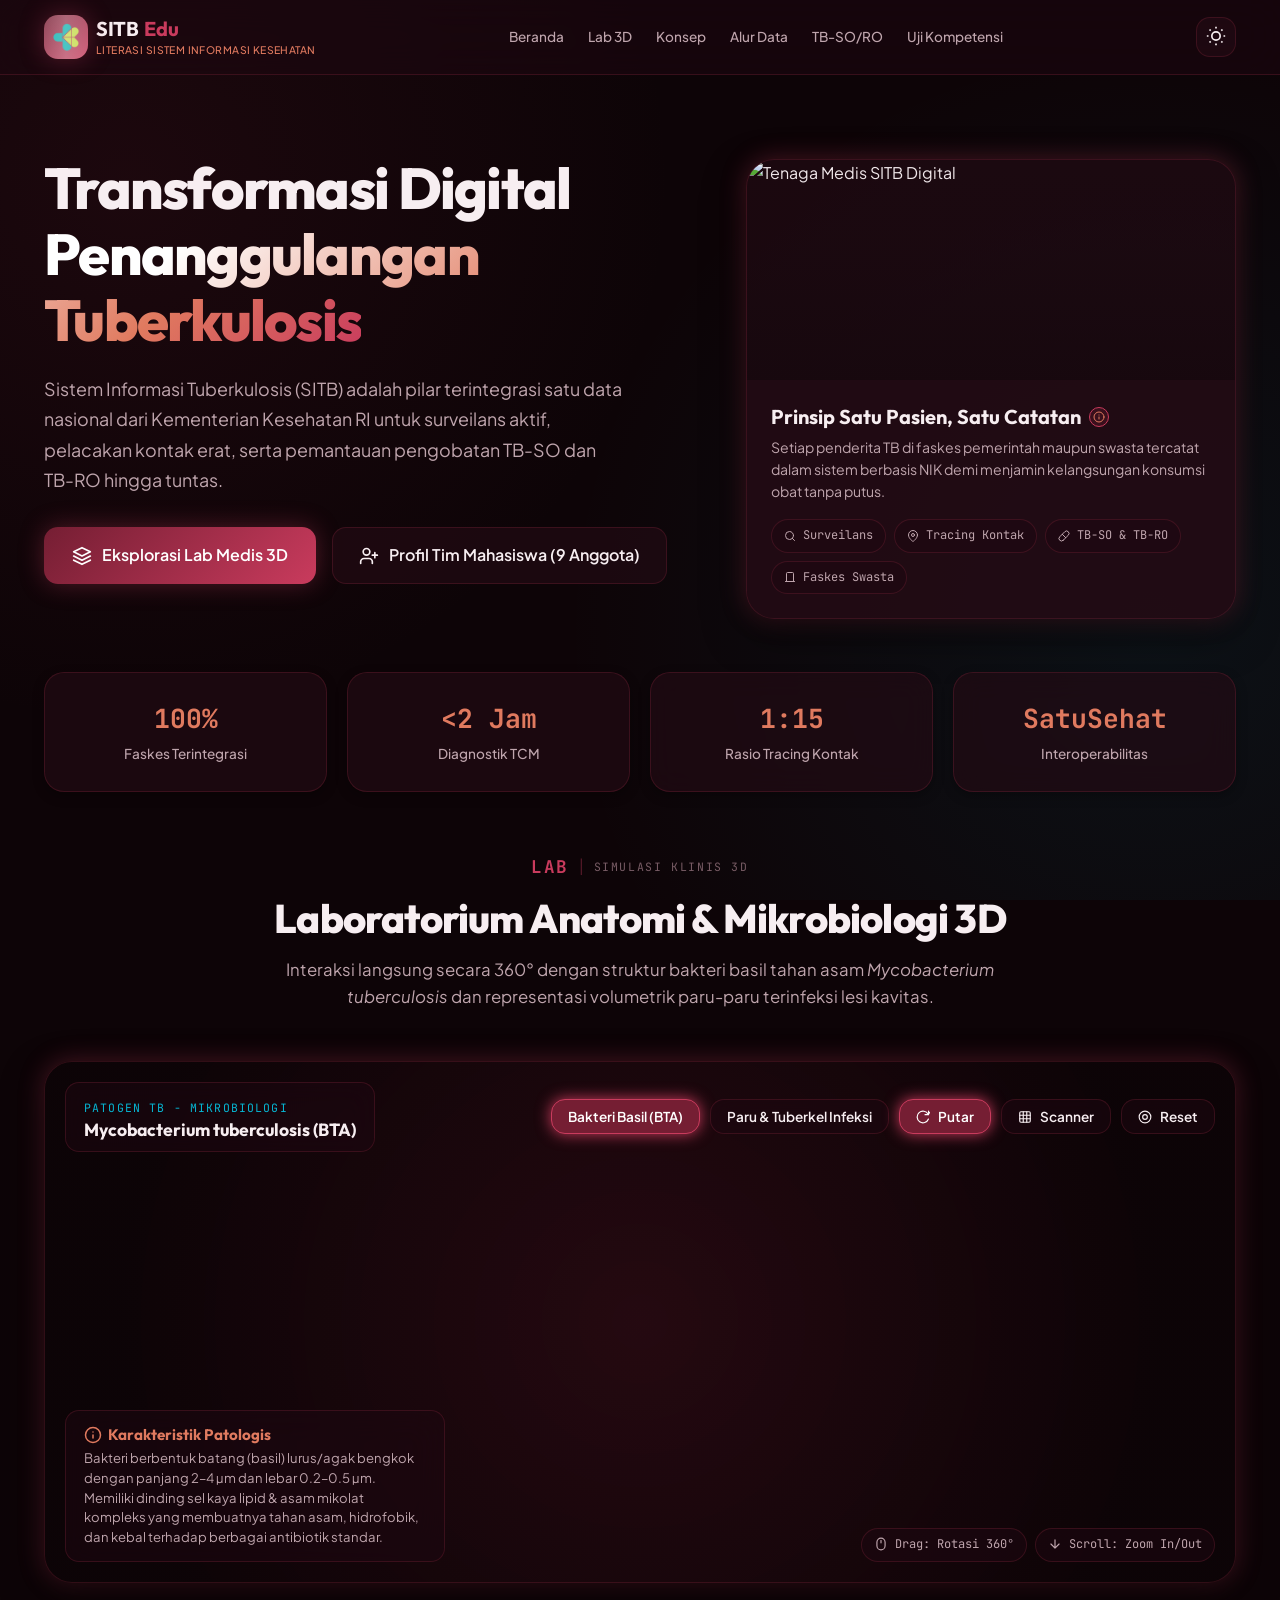
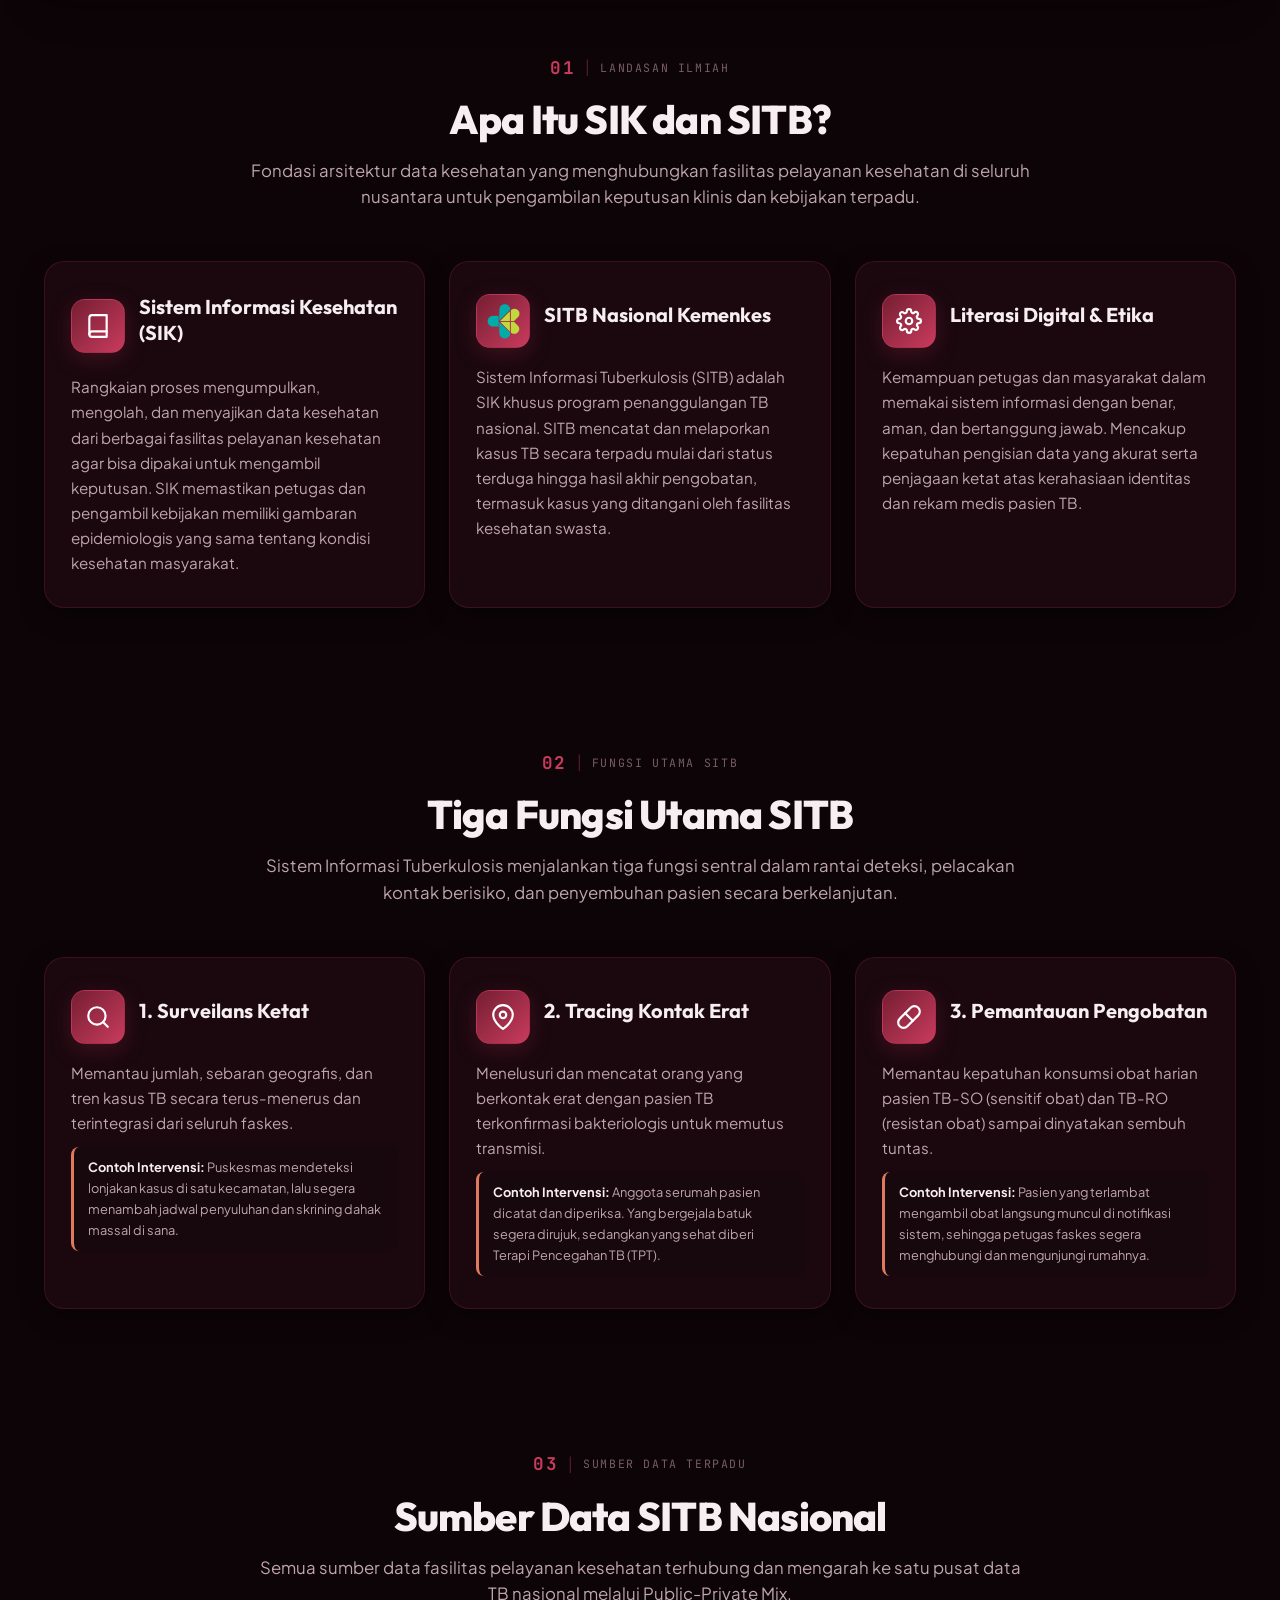
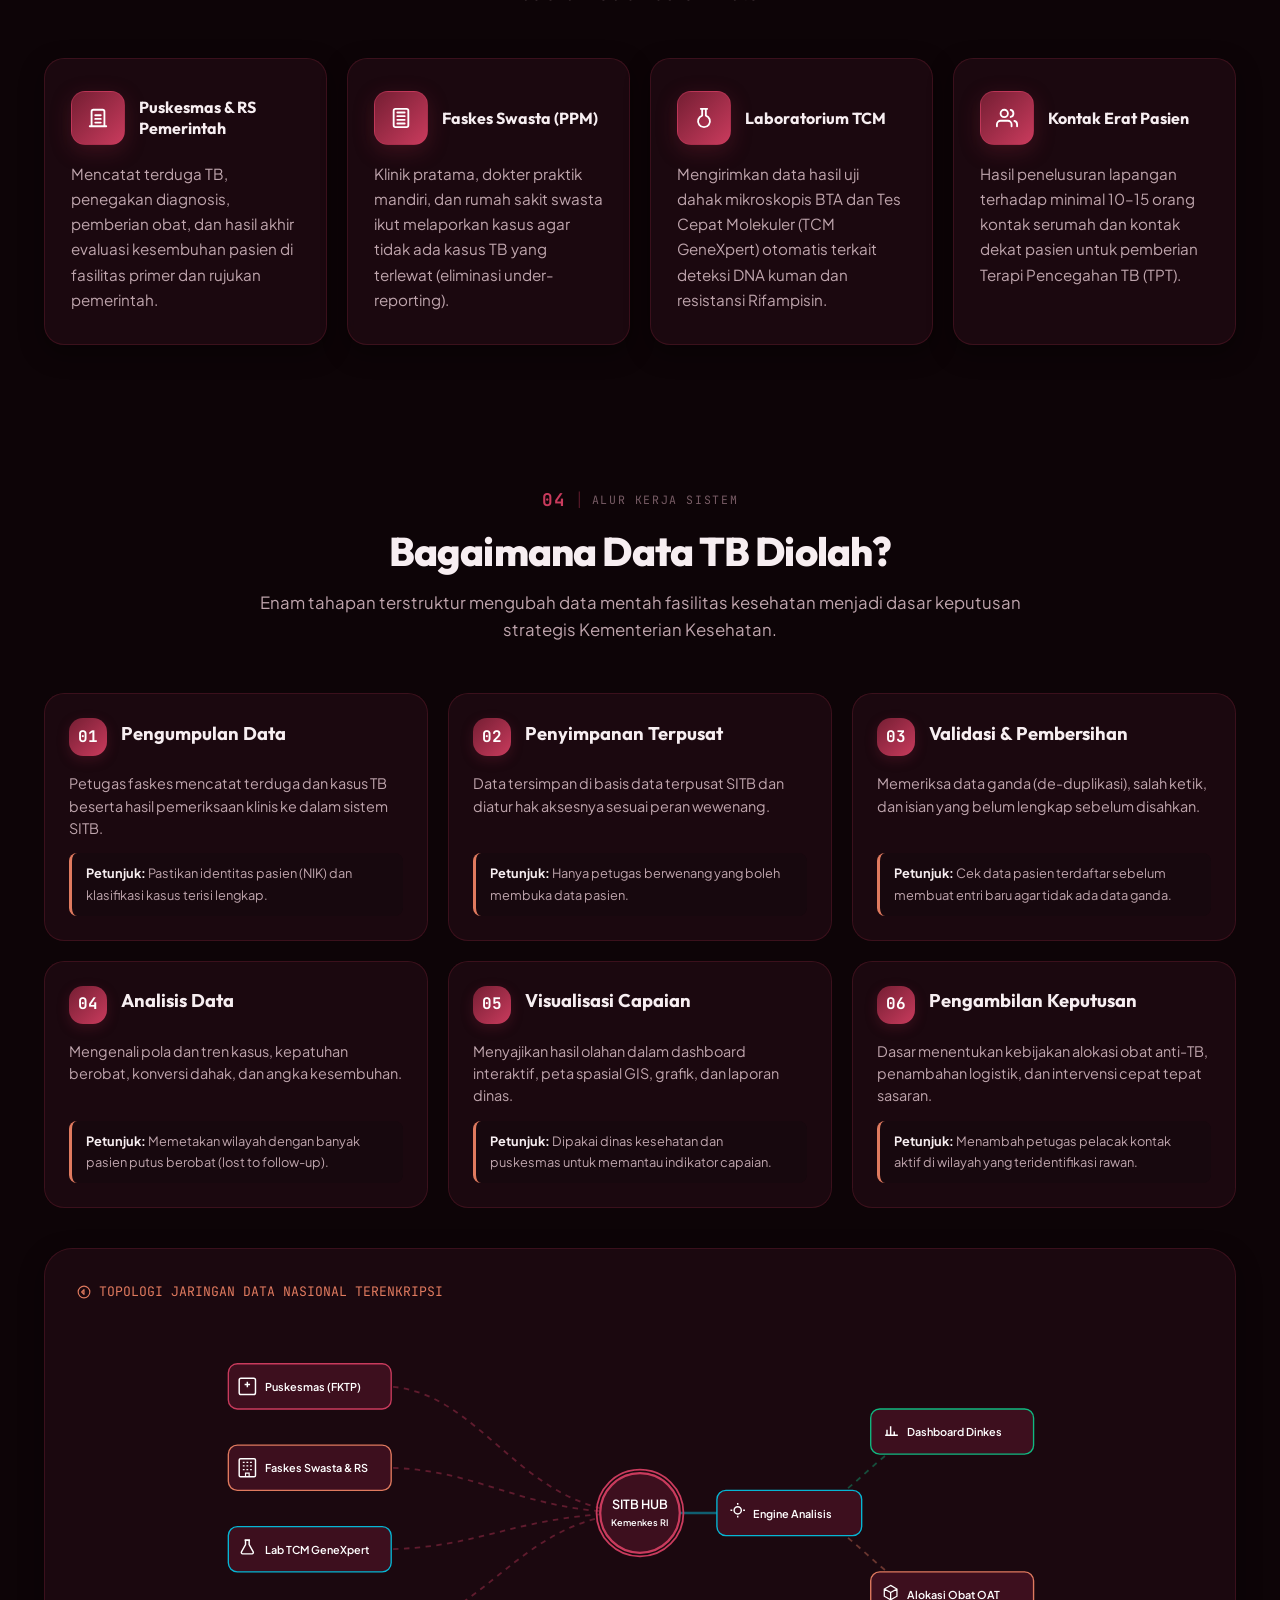
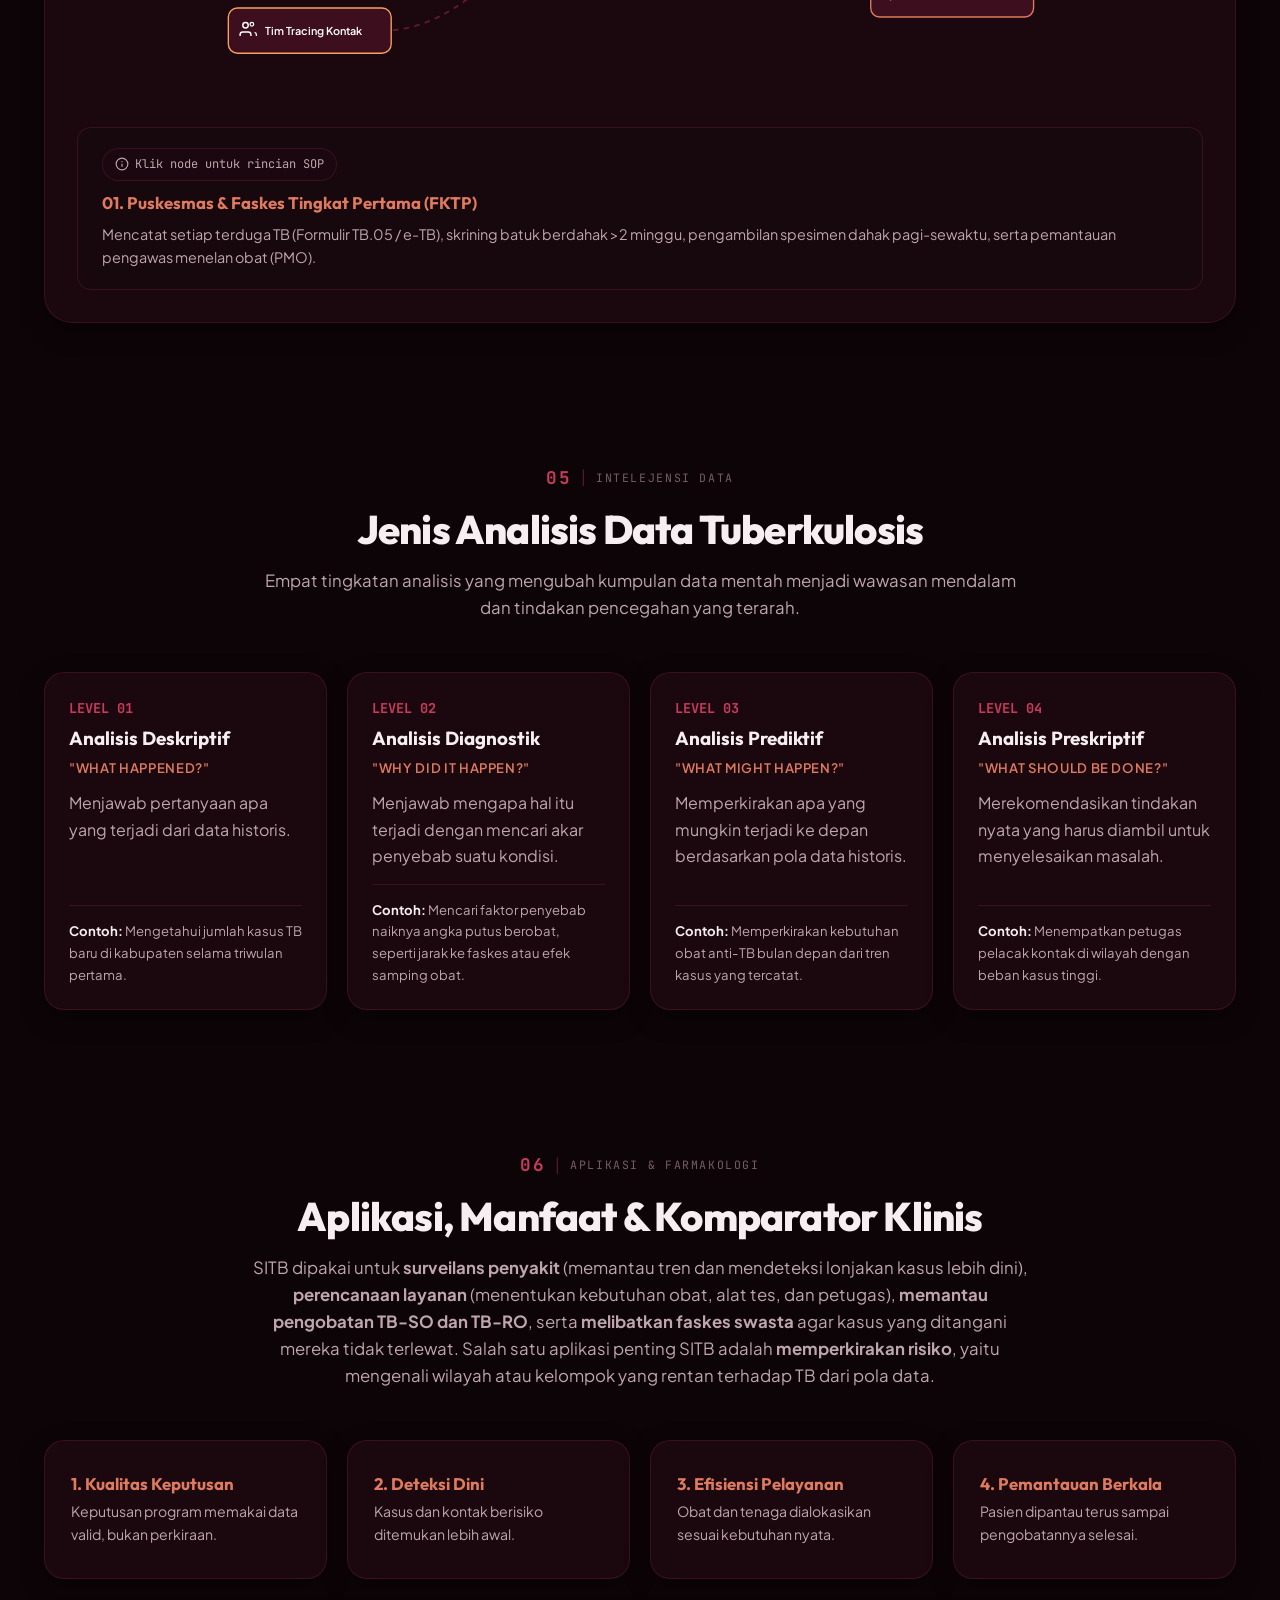
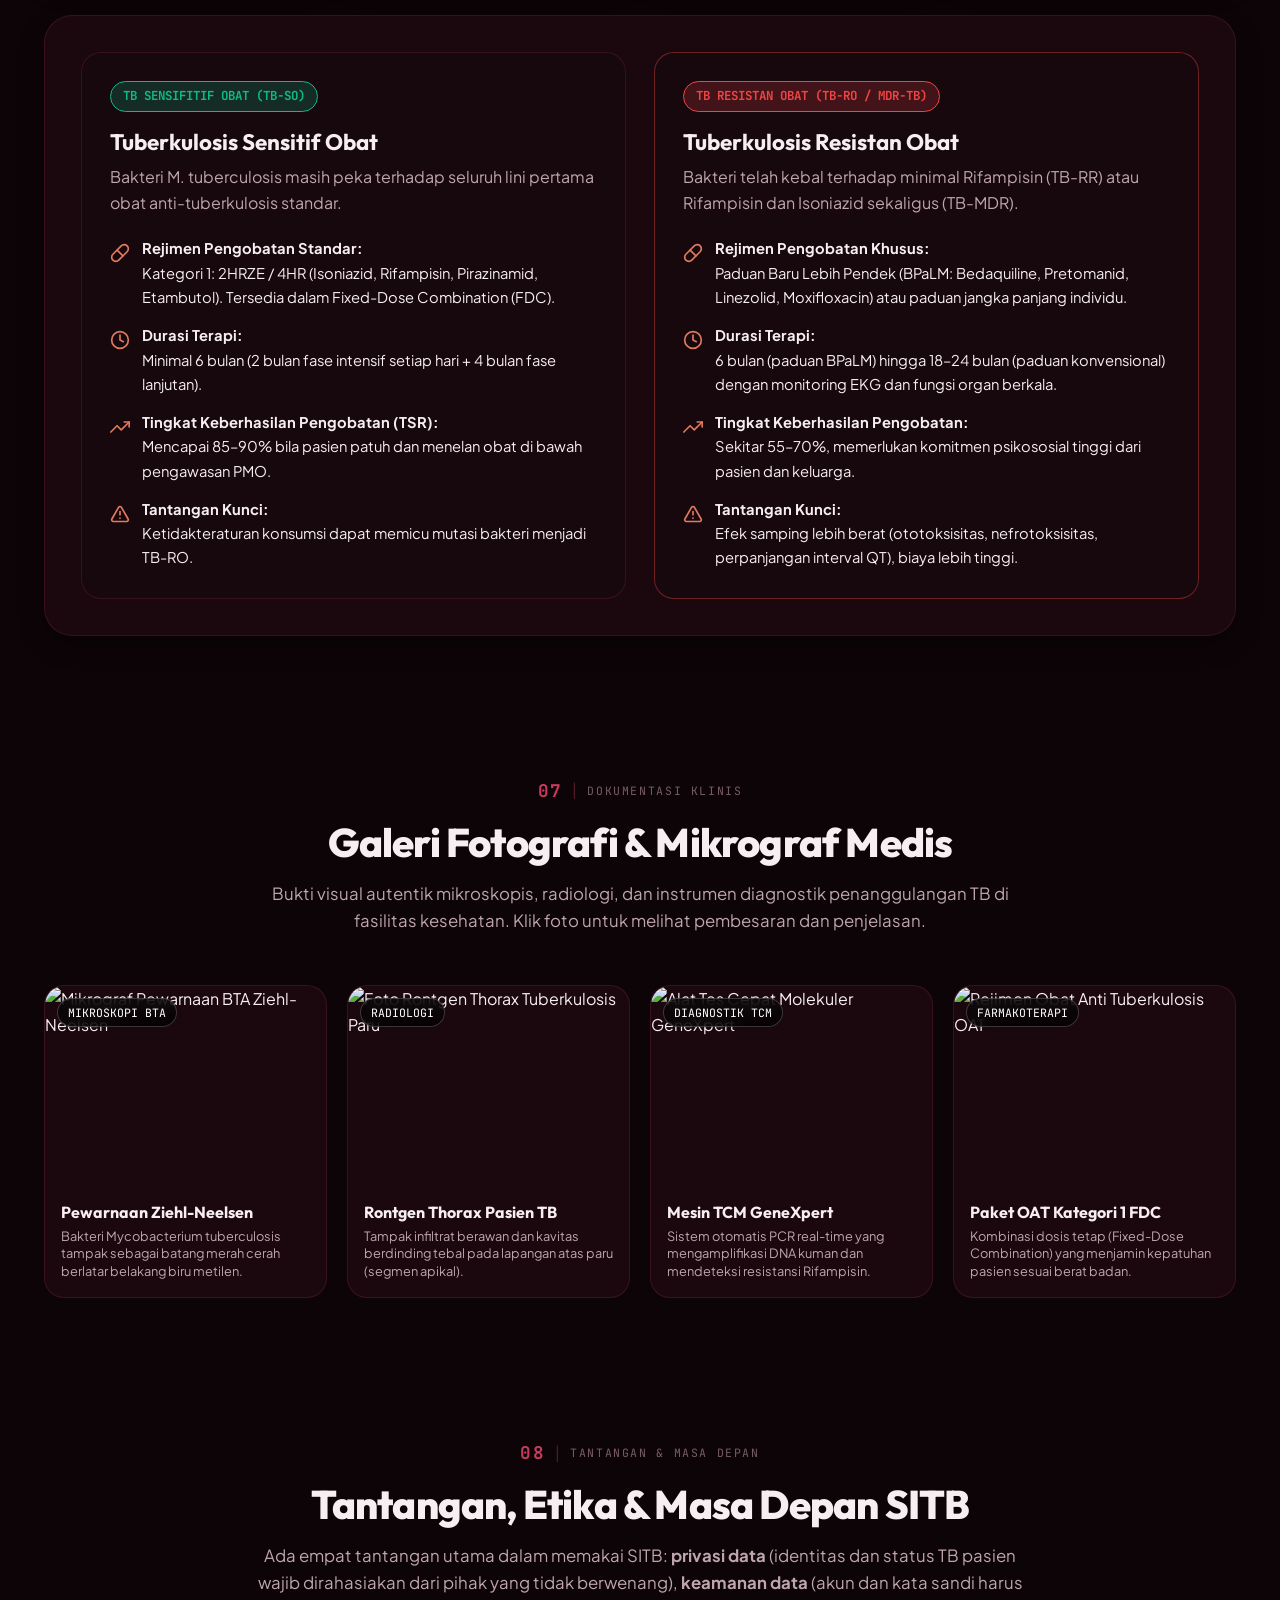
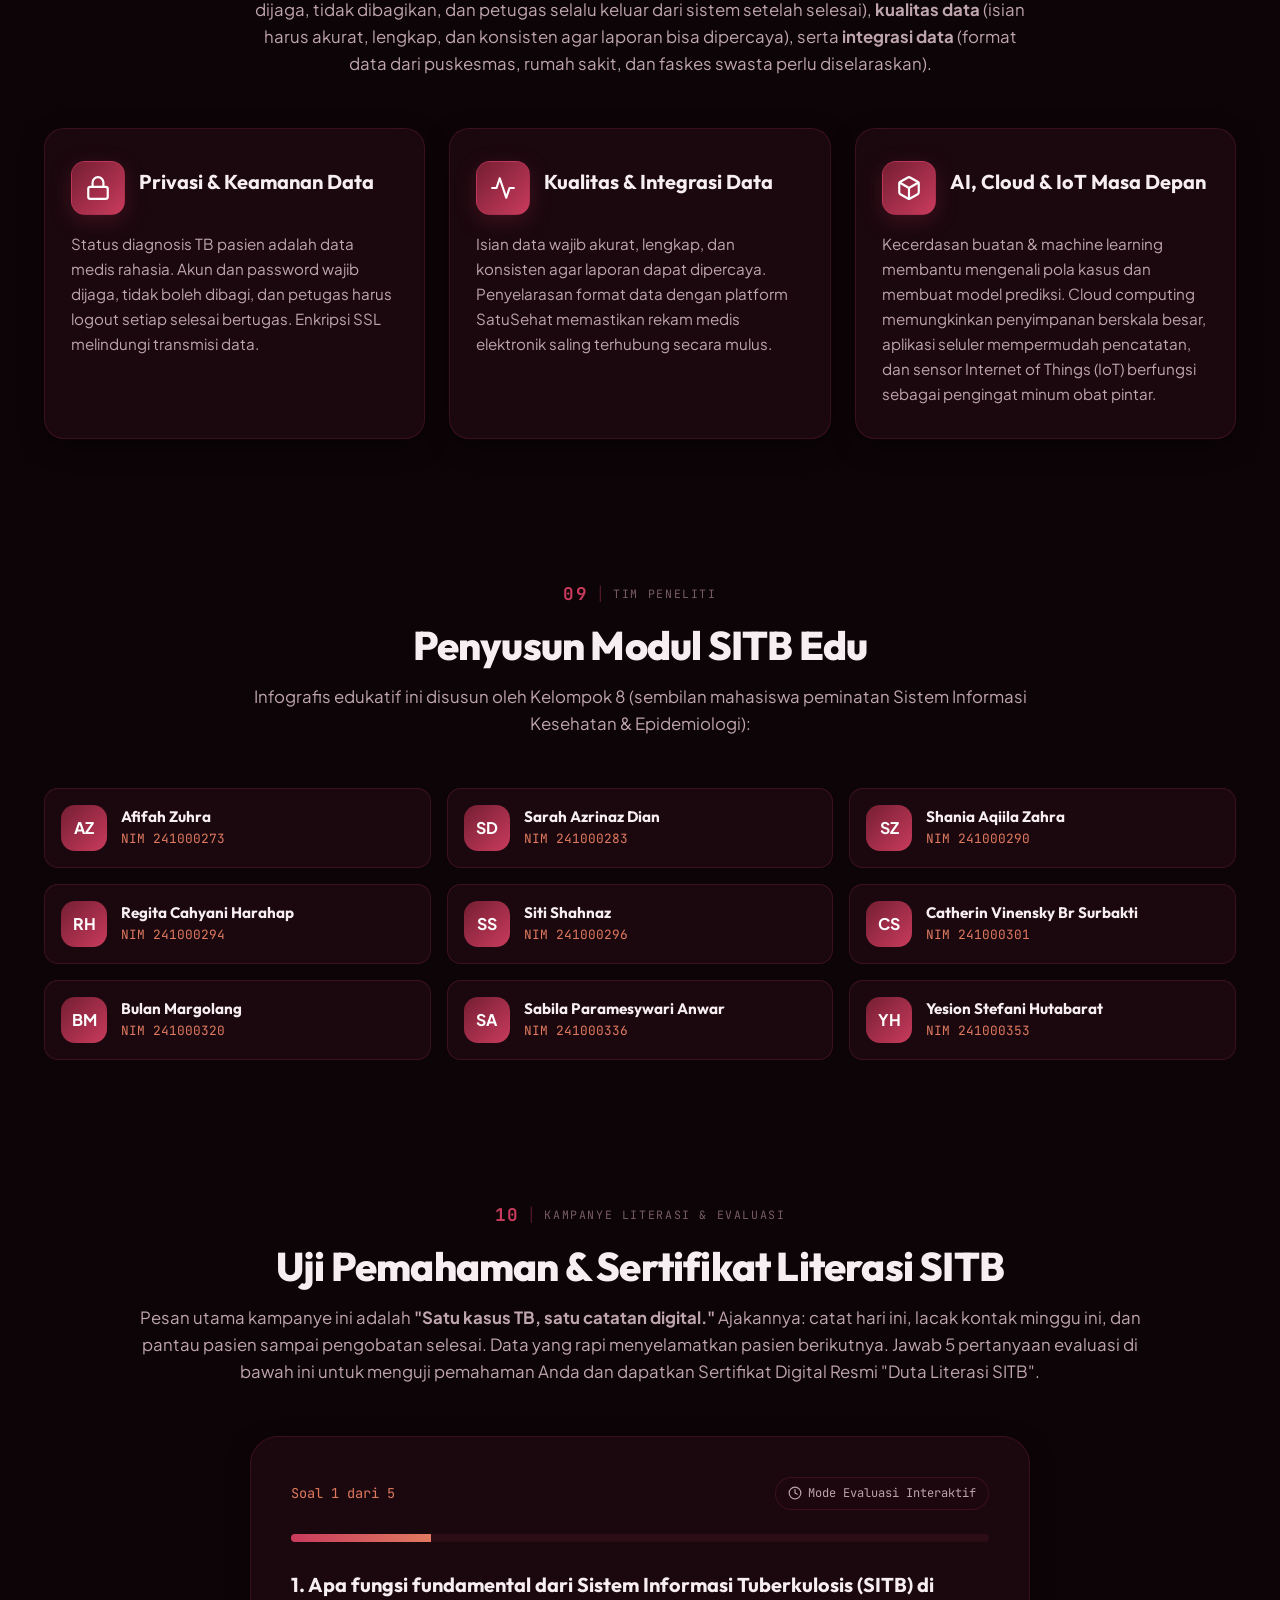
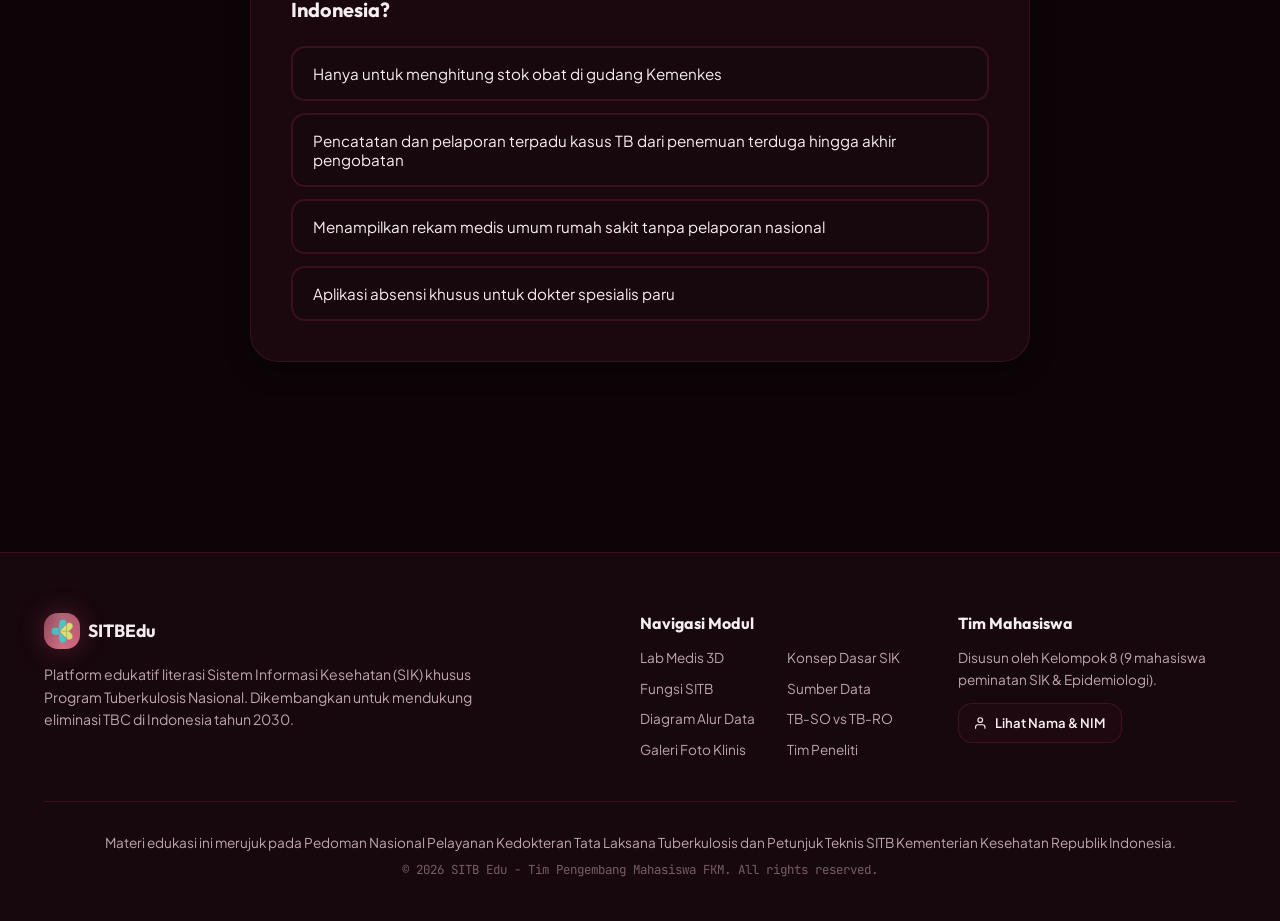
==== commit 764e8fdc: "fix(mobile-v5): decouple section containers, restore 20px margins, scale card icons to 38px and svg " ====
--- a/index.html
+++ b/index.html
@@ -281,246 +281,253 @@
   </section>
 
   <!-- Bagian 01: Konsep Dasar SIK & SITB (Bersih Tanpa Paragraf Ganda) -->
-  <section class="container" style="padding: 70px 0;" id="konsep">
-    <div class="section-header">
-      <div class="section-label-row">
-        <span class="section-num">01</span>
-        <span class="section-label-sep">|</span>
-        <span class="section-label-text">LANDASAN ILMIAH</span>
-      </div>
-      <h2 class="section-title">Apa Itu SIK dan SITB?</h2>
-      <p class="section-subtitle">
-        Fondasi arsitektur data kesehatan yang menghubungkan fasilitas pelayanan kesehatan di seluruh nusantara untuk
-        pengambilan keputusan klinis dan kebijakan terpadu.
-      </p>
-    </div>
-
-    <div class="grid-3">
-      <!-- Card 1: SIK -->
-      <div class="glass-panel feature-card">
-        <div class="card-header-inline">
-          <div class="card-icon">
-            <svg class="svg-ic" width="26" height="26" viewBox="0 0 24 24">
-              <path d="M4 19.5A2.5 2.5 0 0 1 6.5 17H20"></path>
-              <path d="M6.5 2H20v20H6.5A2.5 2.5 0 0 1 4 19.5v-15A2.5 2.5 0 0 1 6.5 2z"></path>
-            </svg>
-          </div>
-          <h3>Sistem Informasi Kesehatan (SIK)</h3>
-        </div>
-        <p>
-          Rangkaian proses mengumpulkan, mengolah, dan menyajikan data kesehatan dari berbagai fasilitas pelayanan
-          kesehatan agar bisa dipakai untuk mengambil keputusan. SIK memastikan petugas dan pengambil kebijakan memiliki
-          gambaran epidemiologis yang sama tentang kondisi kesehatan masyarakat.
+  <section class="content-section" id="konsep">
+    <div class="container">
+      <div class="section-header">
+        <div class="section-label-row">
+          <span class="section-num">01</span>
+          <span class="section-label-sep">|</span>
+          <span class="section-label-text">LANDASAN ILMIAH</span>
+        </div>
+        <h2 class="section-title">Apa Itu SIK dan SITB?</h2>
+        <p class="section-subtitle">
+          Fondasi arsitektur data kesehatan yang menghubungkan fasilitas pelayanan kesehatan di seluruh nusantara untuk
+          pengambilan keputusan klinis dan kebijakan terpadu.
         </p>
       </div>
 
-      <!-- Card 2: SITB -->
-      <div class="glass-panel feature-card">
-        <div class="card-header-inline">
-          <div class="card-icon">
-            <img src="assets/accountlogo.png" alt="Logo Kemenkes RI">
-          </div>
-          <h3>SITB Nasional Kemenkes</h3>
-        </div>
-        <p>
-          Sistem Informasi Tuberkulosis (SITB) adalah SIK khusus program penanggulangan TB nasional. SITB mencatat dan
-          melaporkan kasus TB secara terpadu mulai dari status terduga hingga hasil akhir pengobatan, termasuk kasus
-          yang ditangani oleh fasilitas kesehatan swasta.
+      <div class="grid-3">
+        <!-- Card 1: SIK -->
+        <div class="glass-panel feature-card">
+          <div class="card-header-inline">
+            <div class="card-icon">
+              <svg class="svg-ic" width="26" height="26" viewBox="0 0 24 24">
+                <path d="M4 19.5A2.5 2.5 0 0 1 6.5 17H20"></path>
+                <path d="M6.5 2H20v20H6.5A2.5 2.5 0 0 1 4 19.5v-15A2.5 2.5 0 0 1 6.5 2z"></path>
+              </svg>
+            </div>
+            <h3>Sistem Informasi Kesehatan (SIK)</h3>
+          </div>
+          <p>
+            Rangkaian proses mengumpulkan, mengolah, dan menyajikan data kesehatan dari berbagai fasilitas pelayanan
+            kesehatan agar bisa dipakai untuk mengambil keputusan. SIK memastikan petugas dan pengambil kebijakan memiliki
+            gambaran epidemiologis yang sama tentang kondisi kesehatan masyarakat.
+          </p>
+        </div>
+
+        <!-- Card 2: SITB -->
+        <div class="glass-panel feature-card">
+          <div class="card-header-inline">
+            <div class="card-icon">
+              <img src="assets/accountlogo.png" alt="Logo Kemenkes RI">
+            </div>
+            <h3>SITB Nasional Kemenkes</h3>
+          </div>
+          <p>
+            Sistem Informasi Tuberkulosis (SITB) adalah SIK khusus program penanggulangan TB nasional. SITB mencatat dan
+            melaporkan kasus TB secara terpadu mulai dari status terduga hingga hasil akhir pengobatan, termasuk kasus
+            yang ditangani oleh fasilitas kesehatan swasta.
+          </p>
+        </div>
+
+        <!-- Card 3: Literasi Digital -->
+        <div class="glass-panel feature-card">
+          <div class="card-header-inline">
+            <div class="card-icon">
+              <svg class="svg-ic" width="26" height="26" viewBox="0 0 24 24">
+                <path d="M12 15a3 3 0 1 0 0-6 3 3 0 0 0 0 6Z"></path>
+                <path
+                  d="M19.4 15a1.65 1.65 0 0 0 .33 1.82l.06.06a2 2 0 0 1 0 2.83 2 2 0 0 1-2.83 0l-.06-.06a1.65 1.65 0 0 0-1.82-.33 1.65 1.65 0 0 0-1 1.51V21a2 2 0 0 1-2 2 2 2 0 0 1-2-2v-.09A1.65 1.65 0 0 0 9 19.4a1.65 1.65 0 0 0-1.82.33l-.06.06a2 2 0 0 1-2.83 0 2 2 0 0 1 0-2.83l.06-.06a1.65 1.65 0 0 0 .33-1.82 1.65 1.65 0 0 0-1.51-1H3a2 2 0 0 1-2-2 2 2 0 0 1 2-2h.09A1.65 1.65 0 0 0 4.6 9a1.65 1.65 0 0 0-.33-1.82l-.06-.06a2 2 0 0 1 0-2.83 2 2 0 0 1 2.83 0l.06.06a1.65 1.65 0 0 0 1.82.33H9a1.65 1.65 0 0 0 1-1.51V3a2 2 0 0 1 2-2 2 2 0 0 1 2 2v.09a1.65 1.65 0 0 0 1 1.51 1.65 1.65 0 0 0 1.82-.33l.06-.06a2 2 0 0 1 2.83 0 2 2 0 0 1 0 2.83l-.06.06a1.65 1.65 0 0 0-.33 1.82V9a1.65 1.65 0 0 0 1.51 1H21a2 2 0 0 1 2 2 2 2 0 0 1-2 2h-.09a1.65 1.65 0 0 0-1.51 1Z">
+                </path>
+              </svg>
+            </div>
+            <h3>Literasi Digital &amp; Etika</h3>
+          </div>
+          <p>
+            Kemampuan petugas dan masyarakat dalam memakai sistem informasi dengan benar, aman, dan bertanggung jawab.
+            Mencakup kepatuhan pengisian data yang akurat serta penjagaan ketat atas kerahasiaan identitas dan rekam medis
+            pasien TB.
+          </p>
+        </div>
+      </div>
+    </div>
+  </section>
+
+  <!-- Bagian 02: Tiga Fungsi Utama SITB (Mandiri) -->
+  <section class="content-section" id="fungsi">
+    <div class="container">
+      <div class="section-header">
+        <div class="section-label-row">
+          <span class="section-num">02</span>
+          <span class="section-label-sep">|</span>
+          <span class="section-label-text">FUNGSI UTAMA SITB</span>
+        </div>
+        <h2 class="section-title">Tiga Fungsi Utama SITB</h2>
+        <p class="section-subtitle">
+          Sistem Informasi Tuberkulosis menjalankan tiga fungsi sentral dalam rantai deteksi, pelacakan kontak berisiko,
+          dan penyembuhan pasien secara berkelanjutan.
         </p>
       </div>
 
-      <!-- Card 3: Literasi Digital -->
-      <div class="glass-panel feature-card">
-        <div class="card-header-inline">
-          <div class="card-icon">
-            <svg class="svg-ic" width="26" height="26" viewBox="0 0 24 24">
-              <path d="M12 15a3 3 0 1 0 0-6 3 3 0 0 0 0 6Z"></path>
-              <path
-                d="M19.4 15a1.65 1.65 0 0 0 .33 1.82l.06.06a2 2 0 0 1 0 2.83 2 2 0 0 1-2.83 0l-.06-.06a1.65 1.65 0 0 0-1.82-.33 1.65 1.65 0 0 0-1 1.51V21a2 2 0 0 1-2 2 2 2 0 0 1-2-2v-.09A1.65 1.65 0 0 0 9 19.4a1.65 1.65 0 0 0-1.82.33l-.06.06a2 2 0 0 1-2.83 0 2 2 0 0 1 0-2.83l.06-.06a1.65 1.65 0 0 0 .33-1.82 1.65 1.65 0 0 0-1.51-1H3a2 2 0 0 1-2-2 2 2 0 0 1 2-2h.09A1.65 1.65 0 0 0 4.6 9a1.65 1.65 0 0 0-.33-1.82l-.06-.06a2 2 0 0 1 0-2.83 2 2 0 0 1 2.83 0l.06.06a1.65 1.65 0 0 0 1.82.33H9a1.65 1.65 0 0 0 1-1.51V3a2 2 0 0 1 2-2 2 2 0 0 1 2 2v.09a1.65 1.65 0 0 0 1 1.51 1.65 1.65 0 0 0 1.82-.33l.06-.06a2 2 0 0 1 2.83 0 2 2 0 0 1 0 2.83l-.06.06a1.65 1.65 0 0 0-.33 1.82V9a1.65 1.65 0 0 0 1.51 1H21a2 2 0 0 1 2 2 2 2 0 0 1-2 2h-.09a1.65 1.65 0 0 0-1.51 1Z">
-              </path>
-            </svg>
-          </div>
-          <h3>Literasi Digital &amp; Etika</h3>
-        </div>
-        <p>
-          Kemampuan petugas dan masyarakat dalam memakai sistem informasi dengan benar, aman, dan bertanggung jawab.
-          Mencakup kepatuhan pengisian data yang akurat serta penjagaan ketat atas kerahasiaan identitas dan rekam medis
-          pasien TB.
+      <div class="grid-3">
+        <!-- Fungsi 1 -->
+        <div class="glass-panel feature-card">
+          <div class="card-header-inline">
+            <div class="card-icon">
+              <svg class="svg-ic" width="26" height="26" viewBox="0 0 24 24">
+                <circle cx="11" cy="11" r="8"></circle>
+                <line x1="21" y1="21" x2="16.65" y2="16.65"></line>
+              </svg>
+            </div>
+            <h3>1. Surveilans Ketat</h3>
+          </div>
+          <p style="margin-bottom: 12px;">
+            Memantau jumlah, sebaran geografis, dan tren kasus TB secara terus-menerus dan terintegrasi dari seluruh
+            faskes.
+          </p>
+          <div class="step-tip">
+            <b>Contoh Intervensi:</b> Puskesmas mendeteksi lonjakan kasus di satu kecamatan, lalu segera menambah jadwal
+            penyuluhan dan skrining dahak massal di sana.
+          </div>
+        </div>
+
+        <!-- Fungsi 2 -->
+        <div class="glass-panel feature-card">
+          <div class="card-header-inline">
+            <div class="card-icon">
+              <svg class="svg-ic" width="26" height="26" viewBox="0 0 24 24">
+                <path d="M21 10c0 7-9 13-9 13s-9-6-9-13a9 9 0 0 1 18 0z"></path>
+                <circle cx="12" cy="10" r="3"></circle>
+              </svg>
+            </div>
+            <h3>2. Tracing Kontak Erat</h3>
+          </div>
+          <p style="margin-bottom: 12px;">
+            Menelusuri dan mencatat orang yang berkontak erat dengan pasien TB terkonfirmasi bakteriologis untuk memutus
+            transmisi.
+          </p>
+          <div class="step-tip">
+            <b>Contoh Intervensi:</b> Anggota serumah pasien dicatat dan diperiksa. Yang bergejala batuk segera dirujuk,
+            sedangkan yang sehat diberi Terapi Pencegahan TB (TPT).
+          </div>
+        </div>
+
+        <!-- Fungsi 3 -->
+        <div class="glass-panel feature-card">
+          <div class="card-header-inline">
+            <div class="card-icon">
+              <svg class="svg-ic" width="26" height="26" viewBox="0 0 24 24">
+                <path d="m10.5 20.5 10-10a4.95 4.95 0 1 0-7-7l-10 10a4.95 4.95 0 1 0 7 7Z"></path>
+                <path d="m8.5 8.5 7 7"></path>
+              </svg>
+            </div>
+            <h3>3. Pemantauan Pengobatan</h3>
+          </div>
+          <p style="margin-bottom: 12px;">
+            Memantau kepatuhan konsumsi obat harian pasien TB-SO (sensitif obat) dan TB-RO (resistan obat) sampai
+            dinyatakan sembuh tuntas.
+          </p>
+          <div class="step-tip">
+            <b>Contoh Intervensi:</b> Pasien yang terlambat mengambil obat langsung muncul di notifikasi sistem, sehingga
+            petugas faskes segera menghubungi dan mengunjungi rumahnya.
+          </div>
+        </div>
+      </div>
+    </div>
+  </section>
+
+  <!-- Bagian 03: Sumber Data SITB Terpadu (Mandiri) -->
+  <section class="content-section" id="sumber-data">
+    <div class="container">
+      <div class="section-header">
+        <div class="section-label-row">
+          <span class="section-num">03</span>
+          <span class="section-label-sep">|</span>
+          <span class="section-label-text">SUMBER DATA TERPADU</span>
+        </div>
+        <h2 class="section-title">Sumber Data SITB Nasional</h2>
+        <p class="section-subtitle">
+          Semua sumber data fasilitas pelayanan kesehatan terhubung dan mengarah ke satu pusat data TB nasional melalui
+          Public-Private Mix.
         </p>
       </div>
+
+      <div class="sources-grid">
+        <!-- Sumber 1 -->
+        <div class="glass-panel feature-card">
+          <div class="card-header-inline">
+            <div class="card-icon">
+              <svg class="svg-ic" width="22" height="22" viewBox="0 0 24 24">
+                <path d="M3 21h18M5 21V5a2 2 0 0 1 2-2h10a2 2 0 0 1 2 2v16M9 9h6M9 13h6M9 17h6"></path>
+              </svg>
+            </div>
+            <h4>Puskesmas &amp; RS Pemerintah</h4>
+          </div>
+          <p>
+            Mencatat terduga TB, penegakan diagnosis, pemberian obat, dan hasil akhir evaluasi kesembuhan pasien di
+            fasilitas primer dan rujukan pemerintah.
+          </p>
+        </div>
+
+        <!-- Sumber 2 -->
+        <div class="glass-panel feature-card">
+          <div class="card-header-inline">
+            <div class="card-icon">
+              <svg class="svg-ic" width="22" height="22" viewBox="0 0 24 24">
+                <rect x="4" y="2" width="16" height="20" rx="2"></rect>
+                <path d="M8 6h8M8 10h8M8 14h8M8 18h8"></path>
+              </svg>
+            </div>
+            <h4>Faskes Swasta (PPM)</h4>
+          </div>
+          <p>
+            Klinik pratama, dokter praktik mandiri, dan rumah sakit swasta ikut melaporkan kasus agar tidak ada kasus TB
+            yang terlewat (eliminasi under-reporting).
+          </p>
+        </div>
+
+        <!-- Sumber 3 -->
+        <div class="glass-panel feature-card">
+          <div class="card-header-inline">
+            <div class="card-icon">
+              <svg class="svg-ic" width="22" height="22" viewBox="0 0 24 24">
+                <path d="M10 2v7.31M14 2v7.31M8.5 2h7M14 9.3a6.5 6.5 0 1 1-4 0"></path>
+              </svg>
+            </div>
+            <h4>Laboratorium TCM</h4>
+          </div>
+          <p>
+            Mengirimkan data hasil uji dahak mikroskopis BTA dan Tes Cepat Molekuler (TCM GeneXpert) otomatis terkait
+            deteksi DNA kuman dan resistansi Rifampisin.
+          </p>
+        </div>
+
+        <!-- Sumber 4 -->
+        <div class="glass-panel feature-card">
+          <div class="card-header-inline">
+            <div class="card-icon">
+              <svg class="svg-ic" width="22" height="22" viewBox="0 0 24 24">
+                <path d="M17 21v-2a4 4 0 0 0-4-4H5a4 4 0 0 0-4 4v2"></path>
+                <circle cx="9" cy="7" r="4"></circle>
+                <path d="M23 21v-2a4 4 0 0 0-3-3.87"></path>
+                <path d="M16 3.13a4 4 0 0 1 0 7.75"></path>
+              </svg>
+            </div>
+            <h4>Kontak Erat Pasien</h4>
+          </div>
+          <p>
+            Hasil penelusuran lapangan terhadap minimal 10–15 orang kontak serumah dan kontak dekat pasien untuk pemberian
+            Terapi Pencegahan TB (TPT).
+          </p>
+        </div>
+      </div>
     </div>
   </section>
 
-  <!-- Bagian 02: Tiga Fungsi Utama SITB (Mandiri) -->
-  <section class="container" style="padding: 70px 0;" id="fungsi">
-    <div class="section-header">
-      <div class="section-label-row">
-        <span class="section-num">02</span>
-        <span class="section-label-sep">|</span>
-        <span class="section-label-text">FUNGSI UTAMA SITB</span>
-      </div>
-      <h2 class="section-title">Tiga Fungsi Utama SITB</h2>
-      <p class="section-subtitle">
-        Sistem Informasi Tuberkulosis menjalankan tiga fungsi sentral dalam rantai deteksi, pelacakan kontak berisiko,
-        dan penyembuhan pasien secara berkelanjutan.
-      </p>
-    </div>
-
-    <div class="grid-3">
-      <!-- Fungsi 1 -->
-      <div class="glass-panel feature-card">
-        <div class="card-header-inline">
-          <div class="card-icon">
-            <svg class="svg-ic" width="26" height="26" viewBox="0 0 24 24">
-              <circle cx="11" cy="11" r="8"></circle>
-              <line x1="21" y1="21" x2="16.65" y2="16.65"></line>
-            </svg>
-          </div>
-          <h3>1. Surveilans Ketat</h3>
-        </div>
-        <p style="margin-bottom: 12px;">
-          Memantau jumlah, sebaran geografis, dan tren kasus TB secara terus-menerus dan terintegrasi dari seluruh
-          faskes.
-        </p>
-        <div class="step-tip">
-          <b>Contoh Intervensi:</b> Puskesmas mendeteksi lonjakan kasus di satu kecamatan, lalu segera menambah jadwal
-          penyuluhan dan skrining dahak massal di sana.
-        </div>
-      </div>
-
-      <!-- Fungsi 2 -->
-      <div class="glass-panel feature-card">
-        <div class="card-header-inline">
-          <div class="card-icon">
-            <svg class="svg-ic" width="26" height="26" viewBox="0 0 24 24">
-              <path d="M21 10c0 7-9 13-9 13s-9-6-9-13a9 9 0 0 1 18 0z"></path>
-              <circle cx="12" cy="10" r="3"></circle>
-            </svg>
-          </div>
-          <h3>2. Tracing Kontak Erat</h3>
-        </div>
-        <p style="margin-bottom: 12px;">
-          Menelusuri dan mencatat orang yang berkontak erat dengan pasien TB terkonfirmasi bakteriologis untuk memutus
-          transmisi.
-        </p>
-        <div class="step-tip">
-          <b>Contoh Intervensi:</b> Anggota serumah pasien dicatat dan diperiksa. Yang bergejala batuk segera dirujuk,
-          sedangkan yang sehat diberi Terapi Pencegahan TB (TPT).
-        </div>
-      </div>
-
-      <!-- Fungsi 3 -->
-      <div class="glass-panel feature-card">
-        <div class="card-header-inline">
-          <div class="card-icon">
-            <svg class="svg-ic" width="26" height="26" viewBox="0 0 24 24">
-              <path d="m10.5 20.5 10-10a4.95 4.95 0 1 0-7-7l-10 10a4.95 4.95 0 1 0 7 7Z"></path>
-              <path d="m8.5 8.5 7 7"></path>
-            </svg>
-          </div>
-          <h3>3. Pemantauan Pengobatan</h3>
-        </div>
-        <p style="margin-bottom: 12px;">
-          Memantau kepatuhan konsumsi obat harian pasien TB-SO (sensitif obat) dan TB-RO (resistan obat) sampai
-          dinyatakan sembuh tuntas.
-        </p>
-        <div class="step-tip">
-          <b>Contoh Intervensi:</b> Pasien yang terlambat mengambil obat langsung muncul di notifikasi sistem, sehingga
-          petugas faskes segera menghubungi dan mengunjungi rumahnya.
-        </div>
-      </div>
-    </div>
-  </section>
-
-  <!-- Bagian 03: Sumber Data SITB Terpadu (Mandiri) -->
-  <section class="container" style="padding: 70px 0;" id="sumber-data">
-    <div class="section-header">
-      <div class="section-label-row">
-        <span class="section-num">03</span>
-        <span class="section-label-sep">|</span>
-        <span class="section-label-text">SUMBER DATA TERPADU</span>
-      </div>
-      <h2 class="section-title">Sumber Data SITB Nasional</h2>
-      <p class="section-subtitle">
-        Semua sumber data fasilitas pelayanan kesehatan terhubung dan mengarah ke satu pusat data TB nasional melalui
-        Public-Private Mix.
-      </p>
-    </div>
-
-    <div class="sources-grid">
-      <!-- Sumber 1 -->
-      <div class="glass-panel feature-card" style="padding: 24px;">
-        <div class="card-header-inline">
-          <div class="card-icon" style="width: 44px; height: 44px;">
-            <svg class="svg-ic" width="22" height="22" viewBox="0 0 24 24">
-              <path d="M3 21h18M5 21V5a2 2 0 0 1 2-2h10a2 2 0 0 1 2 2v16M9 9h6M9 13h6M9 17h6"></path>
-            </svg>
-          </div>
-          <h4 style="font-size: 1.05rem;">Puskesmas &amp; RS Pemerintah</h4>
-        </div>
-        <p style="font-size: 0.88rem; line-height: 1.55;">
-          Mencatat terduga TB, penegakan diagnosis, pemberian obat, dan hasil akhir evaluasi kesembuhan pasien di
-          fasilitas primer dan rujukan pemerintah.
-        </p>
-      </div>
-
-      <!-- Sumber 2 -->
-      <div class="glass-panel feature-card" style="padding: 24px;">
-        <div class="card-header-inline">
-          <div class="card-icon" style="width: 44px; height: 44px;">
-            <svg class="svg-ic" width="22" height="22" viewBox="0 0 24 24">
-              <rect x="4" y="2" width="16" height="20" rx="2"></rect>
-              <path d="M8 6h8M8 10h8M8 14h8M8 18h8"></path>
-            </svg>
-          </div>
-          <h4 style="font-size: 1.05rem;">Faskes Swasta (PPM)</h4>
-        </div>
-        <p style="font-size: 0.88rem; line-height: 1.55;">
-          Klinik pratama, dokter praktik mandiri, dan rumah sakit swasta ikut melaporkan kasus agar tidak ada kasus TB
-          yang terlewat (eliminasi under-reporting).
-        </p>
-      </div>
-
-      <!-- Sumber 3 -->
-      <div class="glass-panel feature-card" style="padding: 24px;">
-        <div class="card-header-inline">
-          <div class="card-icon" style="width: 44px; height: 44px;">
-            <svg class="svg-ic" width="22" height="22" viewBox="0 0 24 24">
-              <path d="M10 2v7.31M14 2v7.31M8.5 2h7M14 9.3a6.5 6.5 0 1 1-4 0"></path>
-            </svg>
-          </div>
-          <h4 style="font-size: 1.05rem;">Laboratorium TCM</h4>
-        </div>
-        <p style="font-size: 0.88rem; line-height: 1.55;">
-          Mengirimkan data hasil uji dahak mikroskopis BTA dan Tes Cepat Molekuler (TCM GeneXpert) otomatis terkait
-          deteksi DNA kuman dan resistansi Rifampisin.
-        </p>
-      </div>
-
-      <!-- Sumber 4 -->
-      <div class="glass-panel feature-card" style="padding: 24px;">
-        <div class="card-header-inline">
-          <div class="card-icon" style="width: 44px; height: 44px;">
-            <svg class="svg-ic" width="22" height="22" viewBox="0 0 24 24">
-              <path d="M17 21v-2a4 4 0 0 0-4-4H5a4 4 0 0 0-4 4v2"></path>
-              <circle cx="9" cy="7" r="4"></circle>
-              <path d="M23 21v-2a4 4 0 0 0-3-3.87"></path>
-              <path d="M16 3.13a4 4 0 0 1 0 7.75"></path>
-            </svg>
-          </div>
-          <h4 style="font-size: 1.05rem;">Kontak Erat Pasien</h4>
-        </div>
-        <p style="font-size: 0.88rem; line-height: 1.55;">
-          Hasil penelusuran lapangan terhadap minimal 10–15 orang kontak serumah dan kontak dekat pasien untuk pemberian
-          Terapi Pencegahan TB (TPT).
-        </p>
-      </div>
-    </div>
-  </section>
-
   <!-- Bagian 04: Bagaimana Data TB Diolah? (6 Kartu Tahapan Rapi) -->
-  <section class="container" style="padding: 70px 0;" id="alur-data">
-    <div class="section-header">
+  <section class="content-section" id="alur-data">
+    <div class="container">
+      <div class="section-header">
       <div class="section-label-row">
         <span class="section-num">04</span>
         <span class="section-label-sep">|</span>
@@ -759,11 +766,13 @@
         </p>
       </div>
     </div>
+    </div>
   </section>
 
   <!-- Bagian 05: Taksonomi Analisis Data TB -->
-  <section class="container" style="padding: 70px 0;" id="analisis">
-    <div class="section-header">
+  <section class="content-section" id="analisis">
+    <div class="container">
+      <div class="section-header">
       <div class="section-label-row">
         <span class="section-num">05</span>
         <span class="section-label-sep">|</span>
@@ -826,11 +835,13 @@
         </div>
       </div>
     </div>
+    </div>
   </section>
 
   <!-- Bagian 06 & 07: Aplikasi & Manfaat (Komparator Klinis TB-SO vs TB-RO) -->
-  <section class="container" style="padding: 70px 0;" id="komparator">
-    <div class="section-header">
+  <section class="content-section" id="komparator">
+    <div class="container">
+      <div class="section-header">
       <div class="section-label-row">
         <span class="section-num">06</span>
         <span class="section-label-sep">|</span>
@@ -848,19 +859,19 @@
 
     <!-- 4 Manfaat Utama Grid -->
     <div class="sources-grid" style="margin-bottom: 36px;">
-      <div class="glass-panel feature-card" style="padding: 22px;">
+      <div class="glass-panel feature-card">
         <h4 style="font-size: 1.05rem; margin-bottom: 6px; color: var(--rose-accent);">1. Kualitas Keputusan</h4>
         <p style="font-size: 0.88rem;">Keputusan program memakai data valid, bukan perkiraan.</p>
       </div>
-      <div class="glass-panel feature-card" style="padding: 22px;">
+      <div class="glass-panel feature-card">
         <h4 style="font-size: 1.05rem; margin-bottom: 6px; color: var(--rose-accent);">2. Deteksi Dini</h4>
         <p style="font-size: 0.88rem;">Kasus dan kontak berisiko ditemukan lebih awal.</p>
       </div>
-      <div class="glass-panel feature-card" style="padding: 22px;">
+      <div class="glass-panel feature-card">
         <h4 style="font-size: 1.05rem; margin-bottom: 6px; color: var(--rose-accent);">3. Efisiensi Pelayanan</h4>
         <p style="font-size: 0.88rem;">Obat dan tenaga dialokasikan sesuai kebutuhan nyata.</p>
       </div>
-      <div class="glass-panel feature-card" style="padding: 22px;">
+      <div class="glass-panel feature-card">
         <h4 style="font-size: 1.05rem; margin-bottom: 6px; color: var(--rose-accent);">4. Pemantauan Berkala</h4>
         <p style="font-size: 0.88rem;">Pasien dipantau terus sampai pengobatannya selesai.</p>
       </div>
@@ -992,11 +1003,13 @@
         </div>
       </div>
     </div>
+    </div>
   </section>
 
   <!-- Bagian 07: Galeri Foto Medis Asli -->
-  <section class="container" style="padding: 70px 0;" id="galeri-medis">
-    <div class="section-header">
+  <section class="content-section" id="galeri-medis">
+    <div class="container">
+      <div class="section-header">
       <div class="section-label-row">
         <span class="section-num">07</span>
         <span class="section-label-sep">|</span>
@@ -1062,11 +1075,13 @@
         </div>
       </div>
     </div>
+    </div>
   </section>
 
   <!-- Bagian 08 & 09: Tata Kelola, Keamanan Data & Era AI -->
-  <section class="container" style="padding: 70px 0;">
-    <div class="section-header">
+  <section class="content-section" id="tantangan">
+    <div class="container">
+      <div class="section-header">
       <div class="section-label-row">
         <span class="section-num">08</span>
         <span class="section-label-sep">|</span>
@@ -1134,11 +1149,13 @@
         </p>
       </div>
     </div>
+    </div>
   </section>
 
   <!-- Section: Tim Peneliti & Pengembang Mahasiswa (Tanpa Teks Peran) -->
-  <section class="container" style="padding: 70px 0;" id="tim-peneliti">
-    <div class="section-header">
+  <section class="content-section" id="tim-peneliti">
+    <div class="container">
+      <div class="section-header">
       <div class="section-label-row">
         <span class="section-num">09</span>
         <span class="section-label-sep">|</span>
@@ -1233,11 +1250,13 @@
         </div>
       </div>
     </div>
+    </div>
   </section>
 
   <!-- Bagian 10: Uji Pemahaman Gamifikasi & Sertifikat Digital (Judul Lebar 1 Baris) -->
-  <section class="container" style="padding: 70px 0 100px;" id="kuis">
-    <div class="section-header section-header-wide">
+  <section class="content-section quiz-section" id="kuis">
+    <div class="container">
+      <div class="section-header section-header-wide">
       <div class="section-label-row">
         <span class="section-num">10</span>
         <span class="section-label-sep">|</span>
@@ -1272,6 +1291,7 @@
 
       <!-- Interactive Question Render Target -->
       <div id="quiz-box"></div>
+    </div>
     </div>
   </section>
 
--- a/assets/css/style.css
+++ b/assets/css/style.css
@@ -12,7 +12,7 @@
   --burgundy-glow: #C93B5D;
   --rose-accent: #E07A5F;
   --rose-gold: #DDA15E;
-  
+
   /* Medical Bio Accents */
   --bio-cyan: #06B6D4;
   --bio-cyan-glow: rgba(6, 182, 212, 0.4);
@@ -29,7 +29,7 @@
   --bg-glass: rgba(30, 9, 17, 0.55);
   --border-glass: rgba(155, 44, 70, 0.25);
   --border-glow: rgba(201, 59, 93, 0.45);
-  
+
   --text-main: #F7EEF1;
   --text-muted: #BFA5AD;
   --text-faint: #785C65;
@@ -80,7 +80,9 @@
 }
 
 /* Global Reset & Base */
-*, *::before, *::after {
+*,
+*::before,
+*::after {
   box-sizing: border-box;
   margin: 0;
   padding: 0;
@@ -98,7 +100,7 @@
   font-family: var(--font-sans);
   line-height: 1.65;
   overflow-x: hidden;
-  background-image: 
+  background-image:
     radial-gradient(circle at 10% 20%, rgba(117, 30, 51, 0.15) 0%, transparent 40%),
     radial-gradient(circle at 90% 70%, rgba(6, 182, 212, 0.08) 0%, transparent 45%),
     linear-gradient(to bottom, transparent, rgba(13, 4, 7, 0.8));
@@ -107,14 +109,19 @@
 }
 
 [data-theme="light"] body {
-  background-image: 
+  background-image:
     radial-gradient(circle at 10% 20%, rgba(155, 44, 70, 0.08) 0%, transparent 45%),
     radial-gradient(circle at 90% 70%, rgba(6, 182, 212, 0.05) 0%, transparent 45%),
     linear-gradient(to bottom, #FAF5F6, #F3EAEF);
 }
 
 /* Typography Utility */
-h1, h2, h3, h4, h5, h6 {
+h1,
+h2,
+h3,
+h4,
+h5,
+h6 {
   font-family: var(--font-heading);
   font-weight: 700;
   line-height: 1.25;
@@ -143,6 +150,17 @@
   max-width: 1240px;
   margin: 0 auto;
   padding: 0 24px;
+}
+
+/* Content Section */
+.content-section {
+  padding: 70px 0;
+  width: 100%;
+  position: relative;
+}
+
+.content-section.quiz-section {
+  padding: 70px 0 100px;
 }
 
 /* Glassmorphism Card Style */
@@ -188,7 +206,7 @@
 .nav-brand {
   display: flex;
   align-items: center;
-  gap: 14px;
+  gap: 8px;
 }
 
 .brand-emblem {
@@ -215,8 +233,14 @@
 }
 
 @keyframes emblemShine {
-  0% { transform: translateX(-100%) rotate(45deg); }
-  30%, 100% { transform: translateX(200%) rotate(45deg); }
+  0% {
+    transform: translateX(-100%) rotate(45deg);
+  }
+
+  30%,
+  100% {
+    transform: translateX(200%) rotate(45deg);
+  }
 }
 
 .brand-text h1 {
@@ -232,7 +256,7 @@
 }
 
 .brand-text p {
-  font-size: 0.68rem;
+  font-size: 0.65rem;
   font-family: var(--font-sans);
   font-weight: 500;
   text-transform: uppercase;
@@ -261,7 +285,8 @@
   gap: 6px;
 }
 
-.nav-item:hover, .nav-item.active {
+.nav-item:hover,
+.nav-item.active {
   color: var(--text-main);
   background: rgba(155, 44, 70, 0.15);
 }
@@ -376,8 +401,17 @@
 }
 
 @keyframes pulseCyan {
-  0%, 100% { opacity: 1; transform: scale(1); }
-  50% { opacity: 0.4; transform: scale(1.4); }
+
+  0%,
+  100% {
+    opacity: 1;
+    transform: scale(1);
+  }
+
+  50% {
+    opacity: 0.4;
+    transform: scale(1.4);
+  }
 }
 
 .hero-title {
@@ -507,7 +541,8 @@
   stroke-linejoin: round;
   flex-shrink: 0;
 }
-  margin-top: 4px;
+
+margin-top: 4px;
 }
 
 /* 3D Visualizer Container */
@@ -584,7 +619,8 @@
   transition: all var(--transition-fast);
 }
 
-.hud-btn:hover, .hud-btn.active {
+.hud-btn:hover,
+.hud-btn.active {
   background: var(--burgundy-primary);
   border-color: var(--burgundy-glow);
   color: #FFF;
@@ -1536,29 +1572,37 @@
     grid-template-columns: 1fr;
     text-align: center;
   }
+
   .hero-desc {
     margin-left: auto;
     margin-right: auto;
   }
+
   .hero-cta-group {
     justify-content: center;
   }
+
   .grid-3 {
     grid-template-columns: 1fr 1fr;
   }
+
   .sources-grid {
     grid-template-columns: 1fr 1fr;
     gap: 16px;
   }
+
   .step-grid {
     grid-template-columns: 1fr 1fr;
   }
+
   .analytics-grid {
     grid-template-columns: 1fr 1fr;
   }
+
   .gallery-grid {
     grid-template-columns: 1fr 1fr;
   }
+
   .team-grid {
     grid-template-columns: 1fr 1fr;
   }
@@ -1566,8 +1610,10 @@
 
 /* === MOBILE (max 768px) === */
 @media (max-width: 768px) {
+
   /* Base */
-  body, html {
+  body,
+  html {
     overflow-x: hidden;
     width: 100%;
   }
@@ -1577,9 +1623,18 @@
   }
 
   .container {
-    padding: 0 20px;
+    padding: 0 20px !important;
     max-width: 100%;
     overflow-x: hidden;
+    box-sizing: border-box;
+  }
+
+  .content-section {
+    padding: 38px 0 !important;
+  }
+
+  .content-section.quiz-section {
+    padding: 38px 0 60px !important;
   }
 
   /* ── Navbar Mobile ── */
@@ -1768,8 +1823,8 @@
   }
 
   .sources-grid {
-    grid-template-columns: 1fr 1fr;
-    gap: 12px;
+    grid-template-columns: 1fr !important;
+    gap: 12px !important;
   }
 
   .step-grid {
@@ -1784,37 +1839,60 @@
 
   /* ── Feature Cards & Inline Headers ── */
   .feature-card {
-    padding: 20px 18px;
+    padding: 18px 16px !important;
+  }
+
+  .feature-card p {
+    font-size: 0.86rem !important;
+    line-height: 1.55 !important;
   }
 
   .card-header-inline {
-    gap: 12px;
-    margin-bottom: 12px;
-  }
-
-  .card-header-inline .card-icon {
-    width: 44px;
-    height: 44px;
+    display: flex !important;
+    align-items: center !important;
+    gap: 10px !important;
+    margin-bottom: 10px !important;
+  }
+
+  .card-header-inline .card-icon,
+  .card-icon {
+    width: 38px !important;
+    height: 38px !important;
+    min-width: 38px !important;
+    border-radius: 10px !important;
+    margin-bottom: 0 !important;
+  }
+
+  .card-icon svg,
+  .card-header-inline .card-icon svg {
+    width: 18px !important;
+    height: 18px !important;
+    stroke-width: 2 !important;
+  }
+
+  .card-icon img,
+  .card-header-inline .card-icon img {
+    width: 20px !important;
+    height: 20px !important;
+    object-fit: contain !important;
   }
 
   .card-header-inline .step-num-badge {
-    width: 32px;
-    height: 32px;
-    font-size: 0.88rem;
+    width: 28px !important;
+    height: 28px !important;
+    min-width: 28px !important;
+    font-size: 0.8rem !important;
+    margin-bottom: 0 !important;
   }
 
   .card-header-inline h3 {
-    font-size: 1.05rem;
+    font-size: 1rem !important;
+    line-height: 1.3 !important;
   }
 
   .card-header-inline h4 {
-    font-size: 0.96rem;
-  }
-
-  .card-icon {
-    width: 44px;
-    height: 44px;
-    margin-bottom: 12px;
+    font-size: 0.94rem !important;
+    line-height: 1.3 !important;
   }
 
   .step-card {
@@ -1966,7 +2044,7 @@
   }
 
   .container {
-    padding: 0 18px;
+    padding: 0 16px !important;
   }
 
   .sources-grid {
@@ -2005,5 +2083,4 @@
   .card-header-inline h4 {
     font-size: 0.92rem;
   }
-}
-
+}
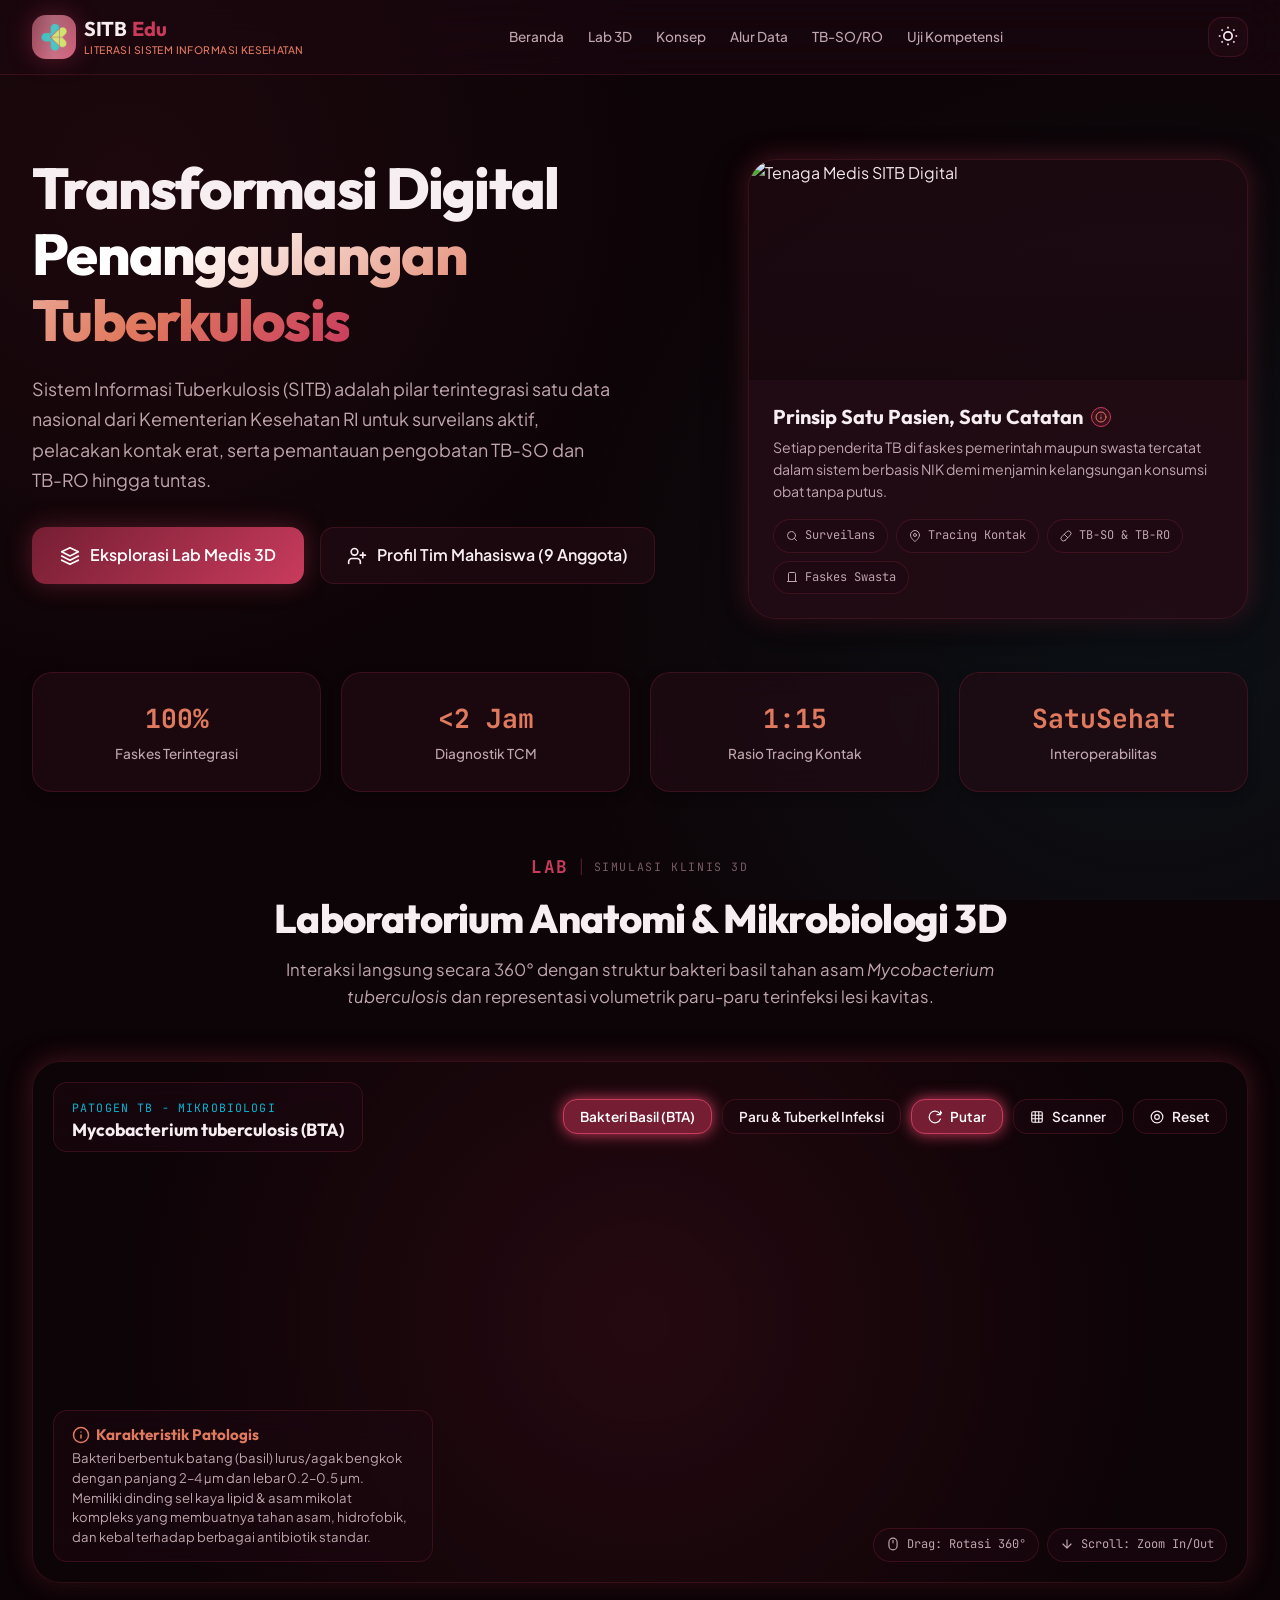
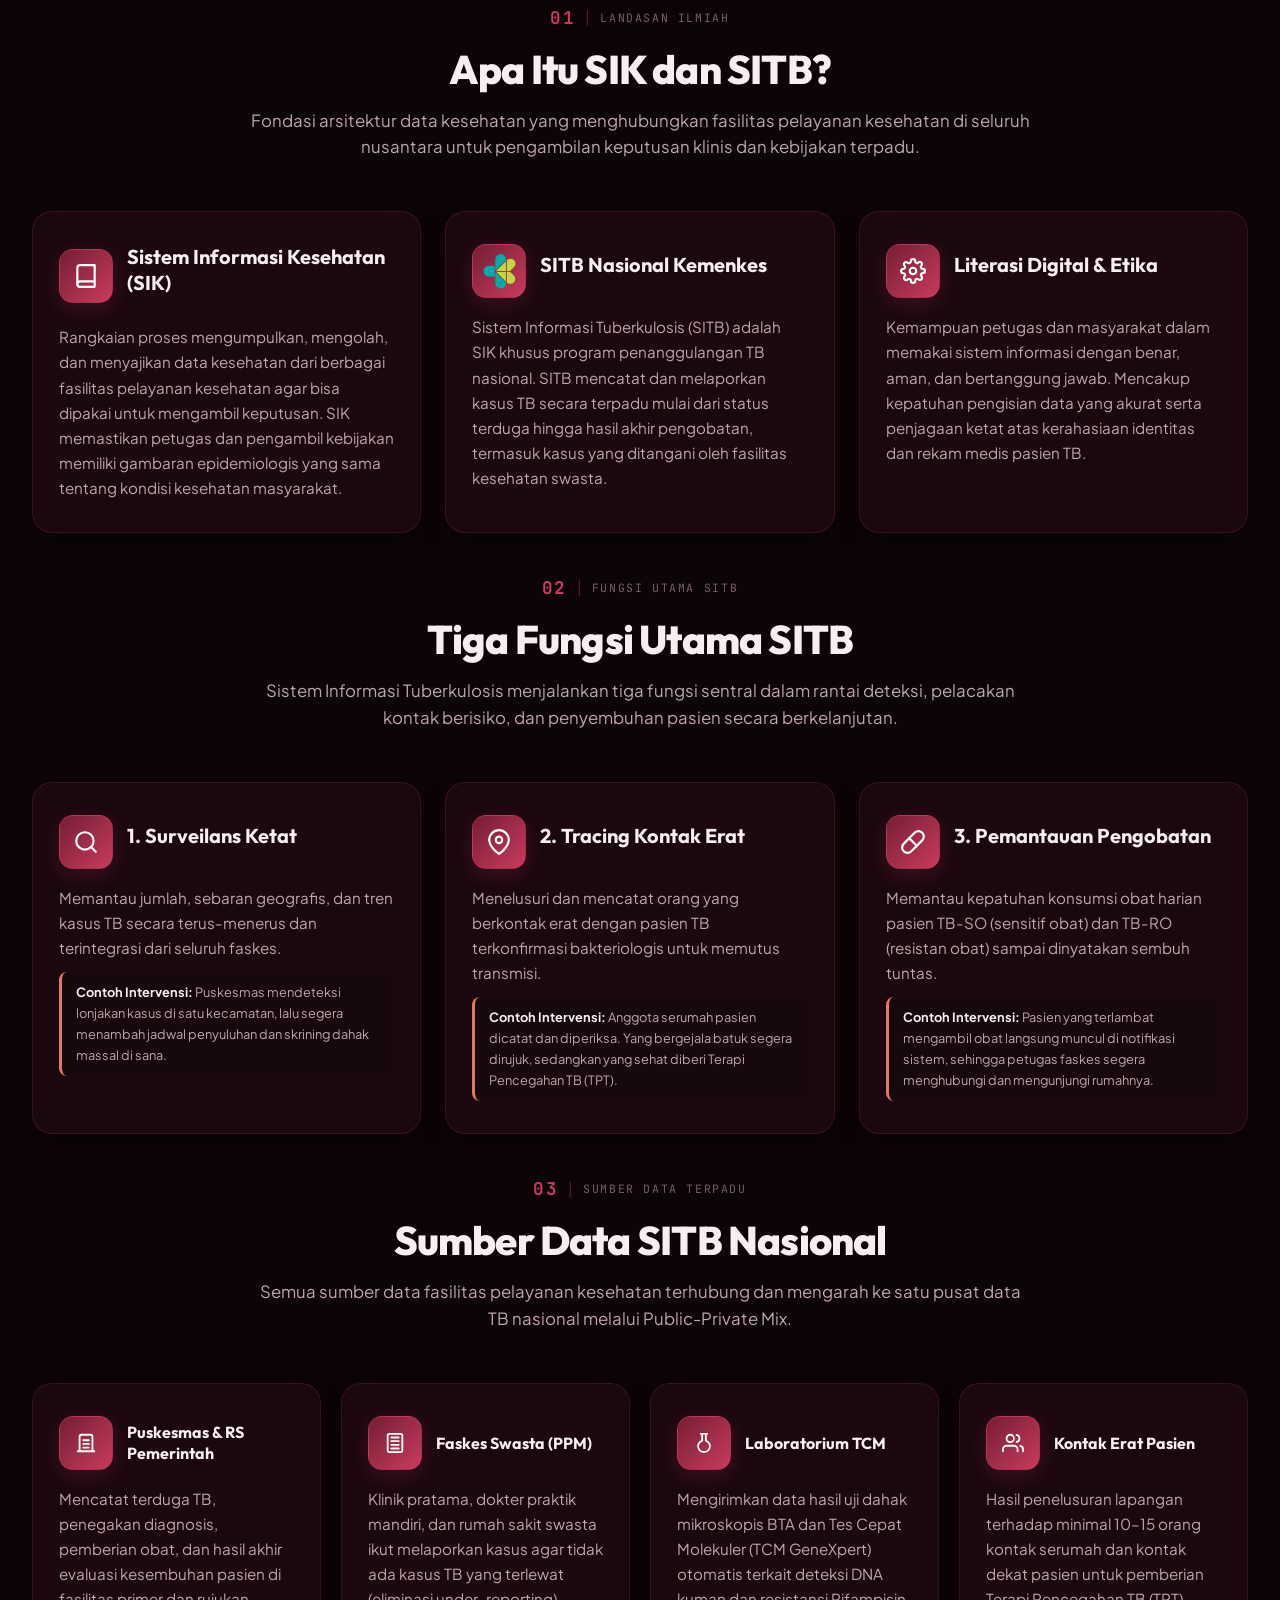
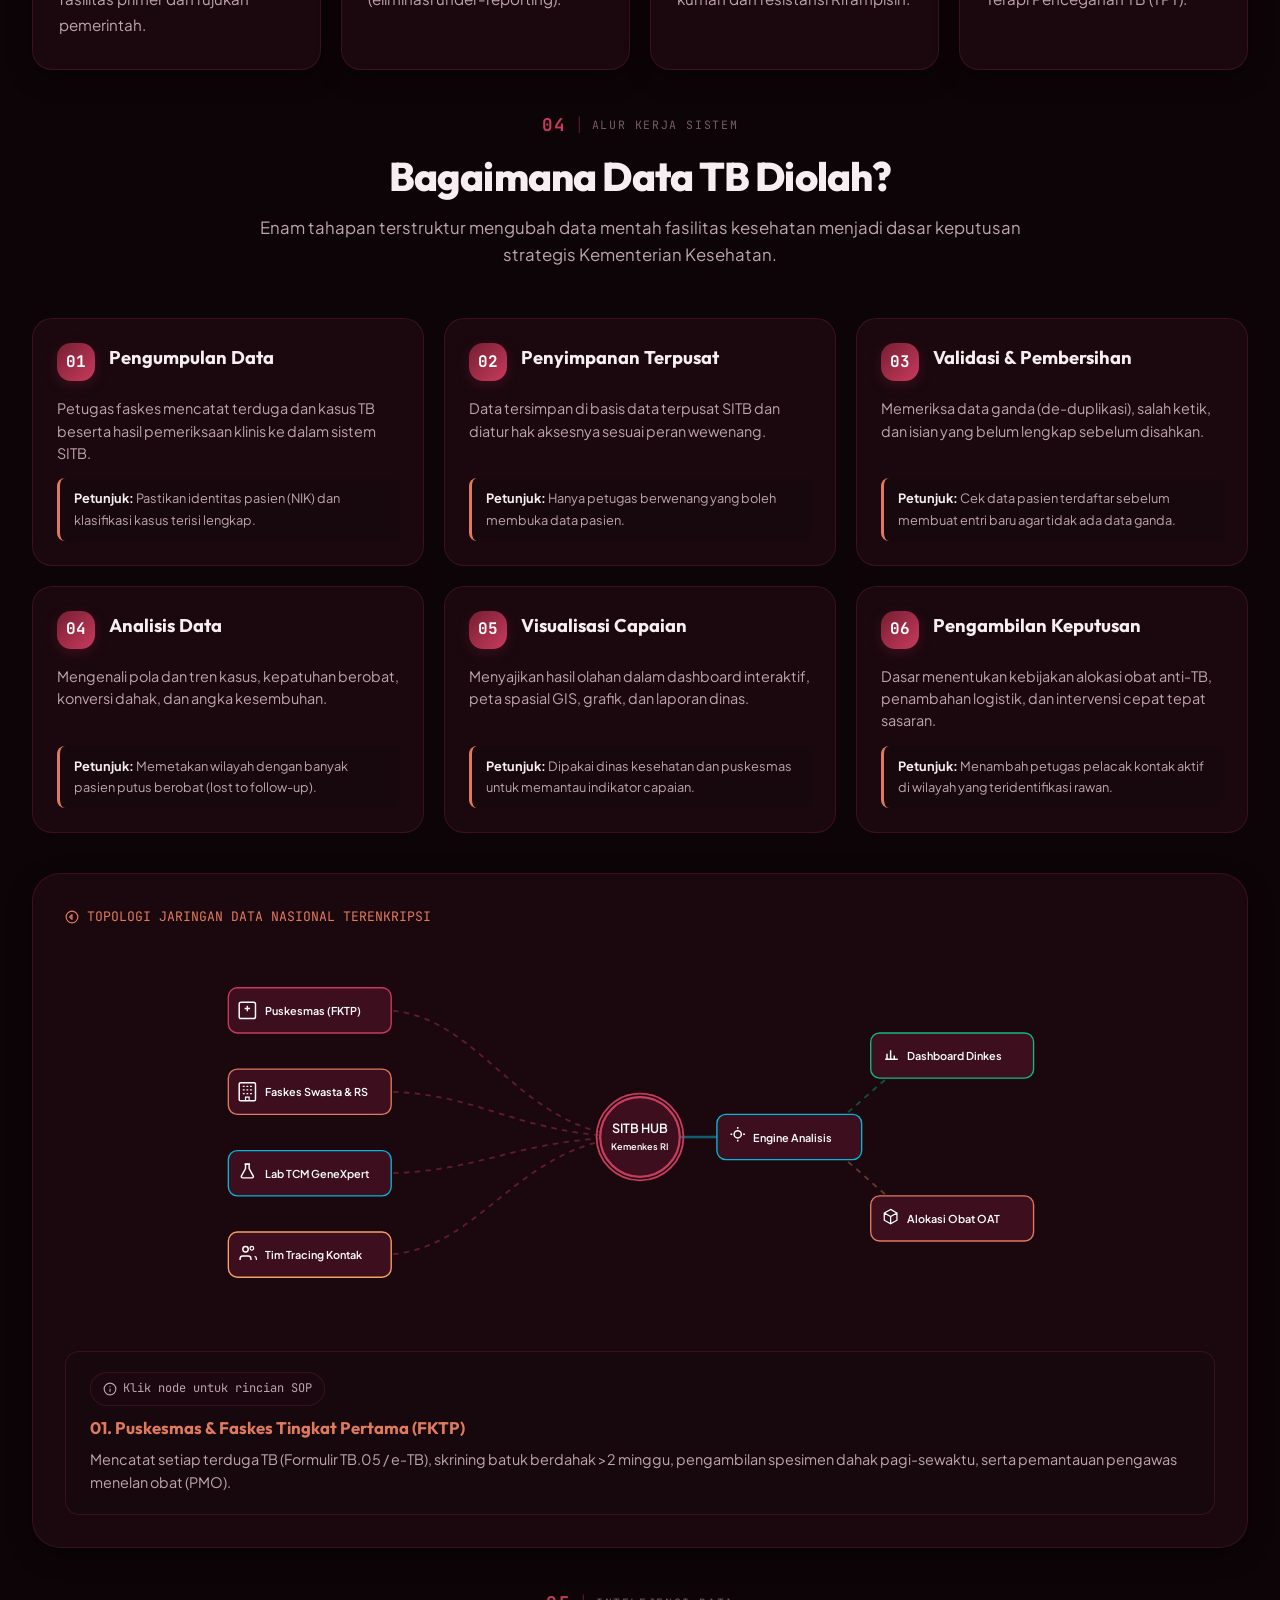
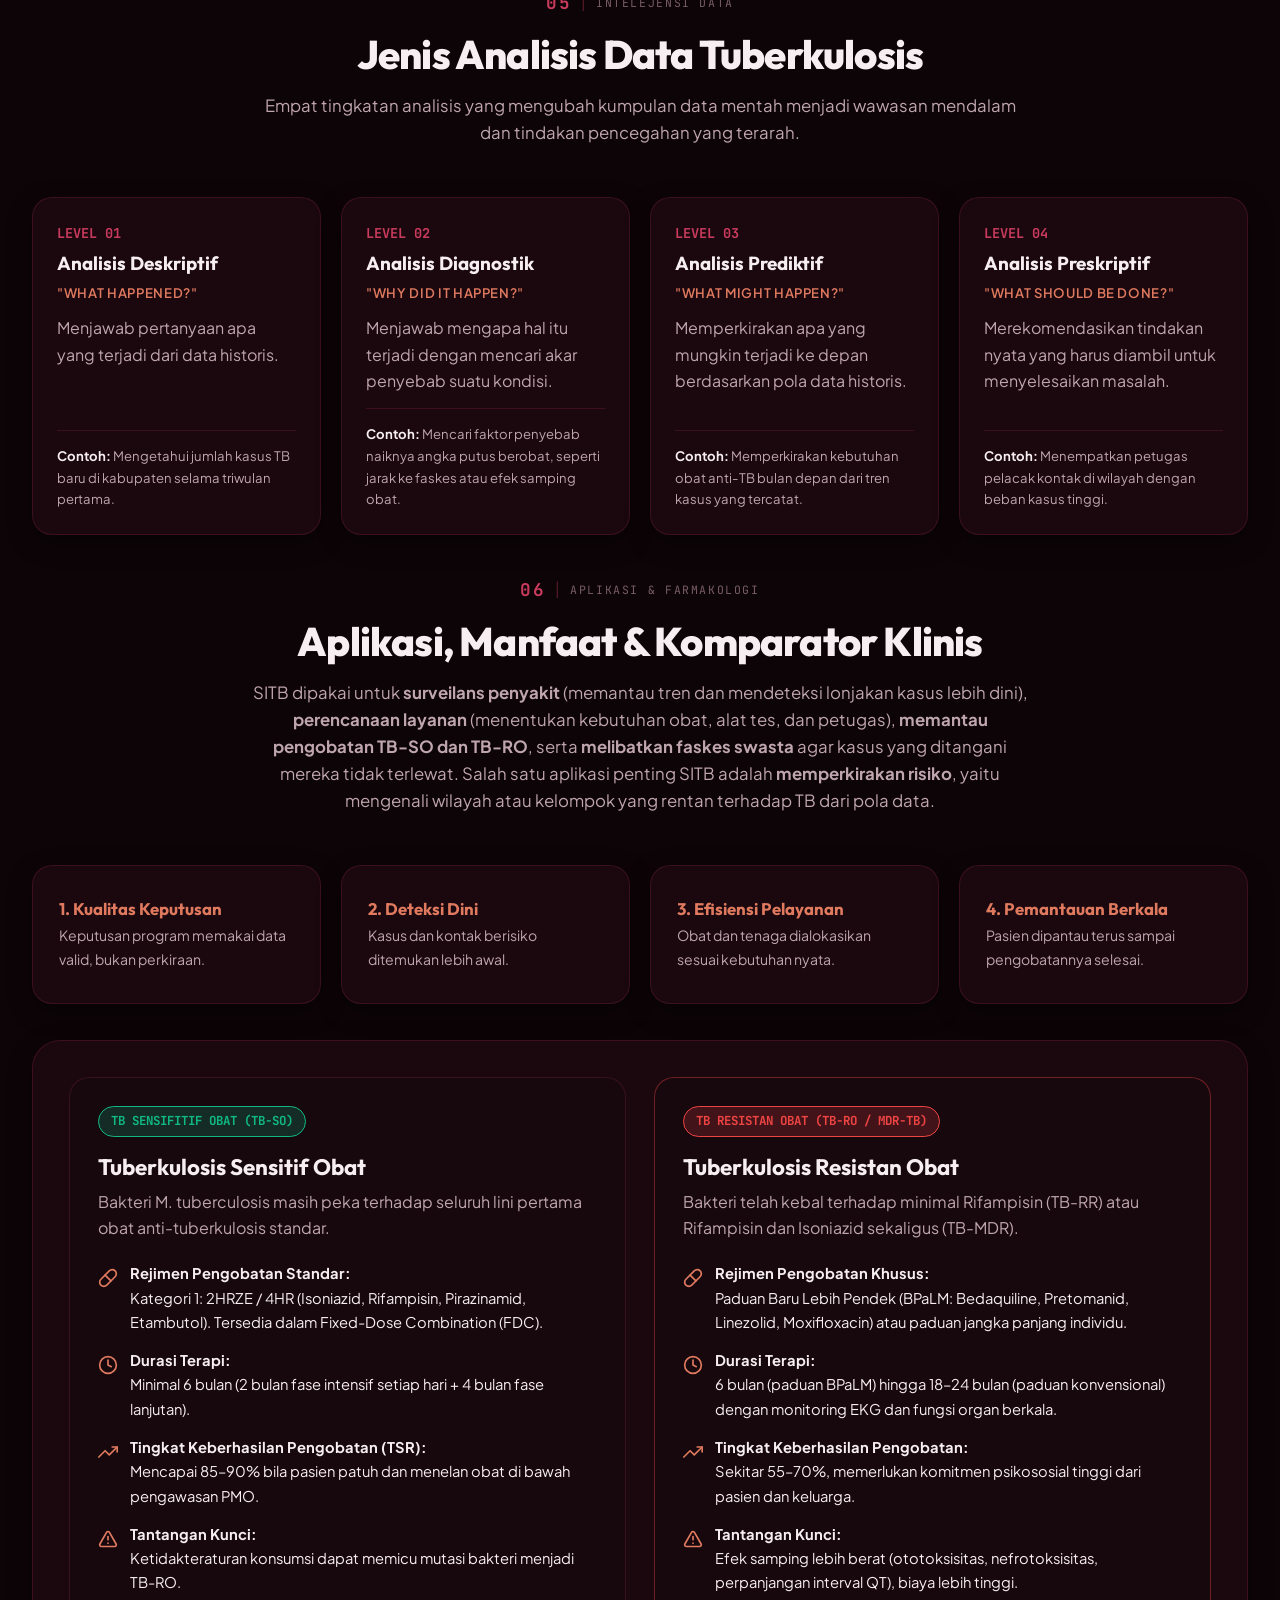
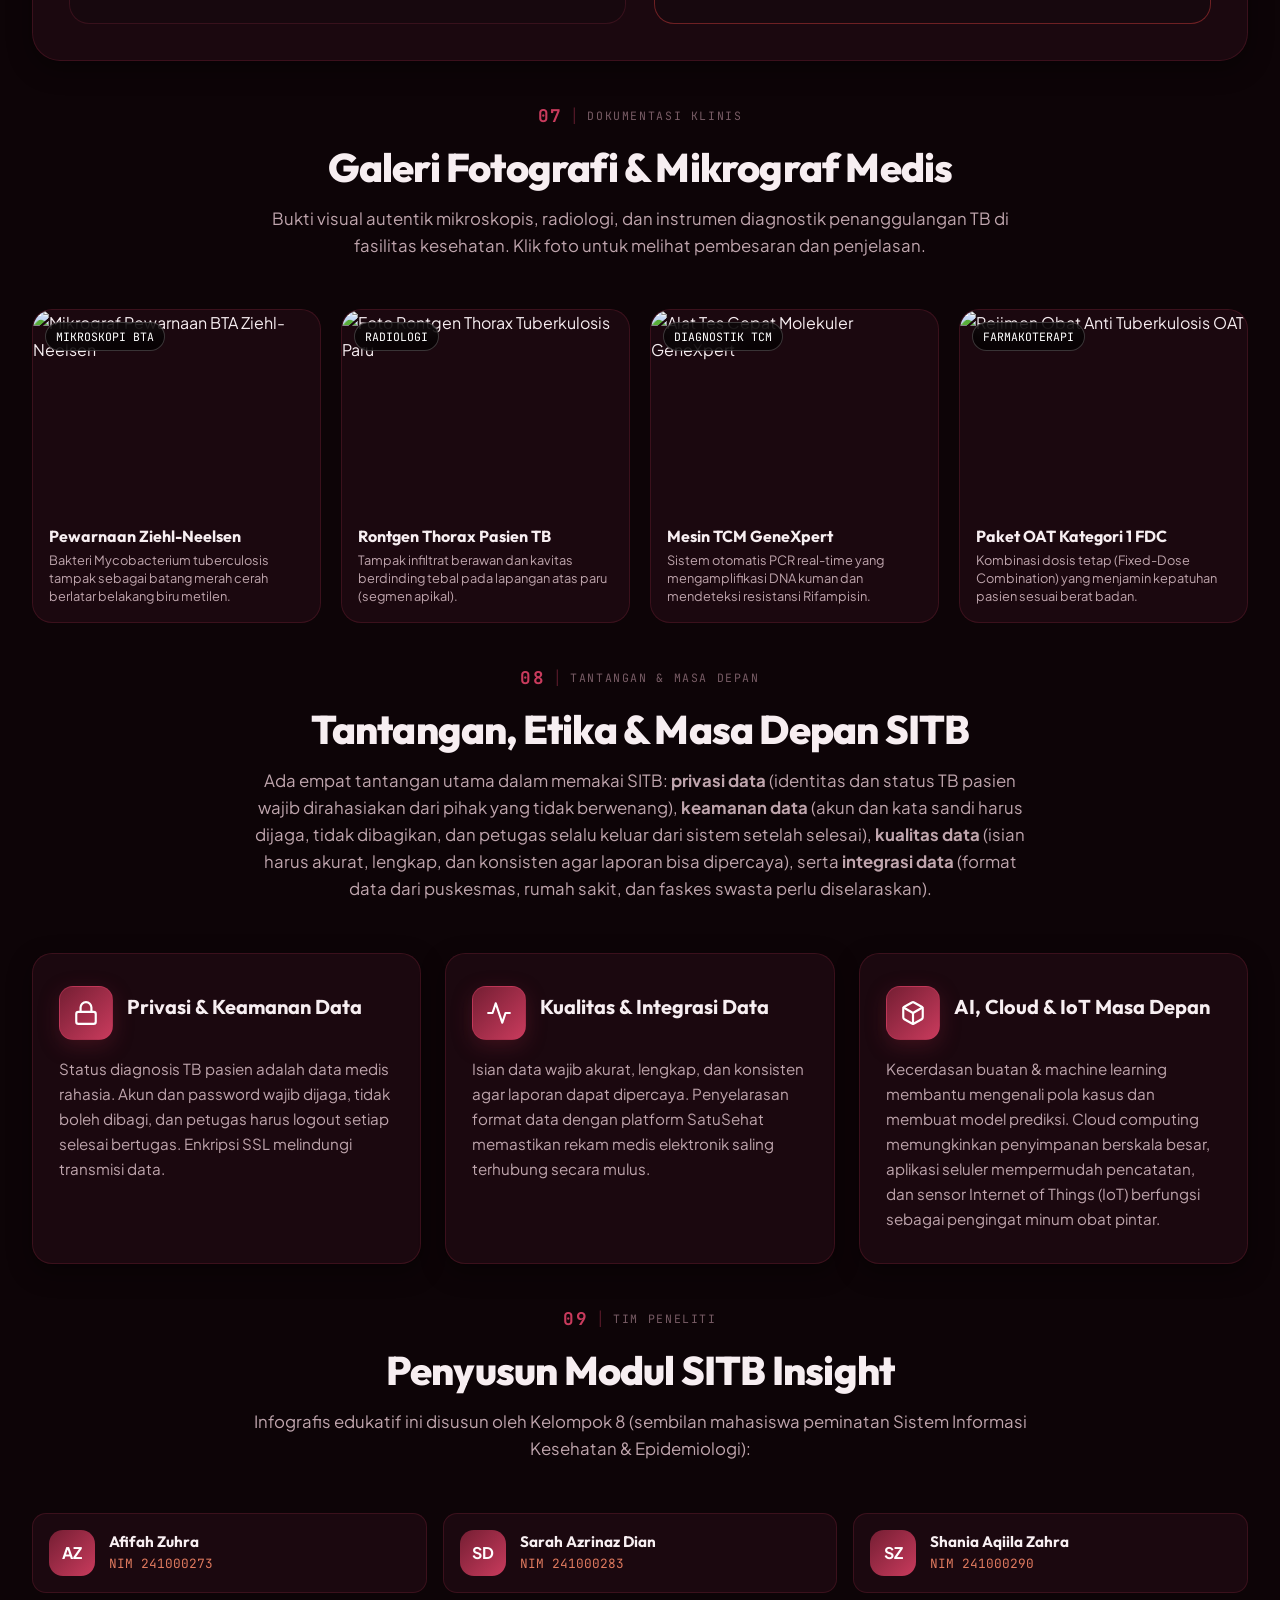
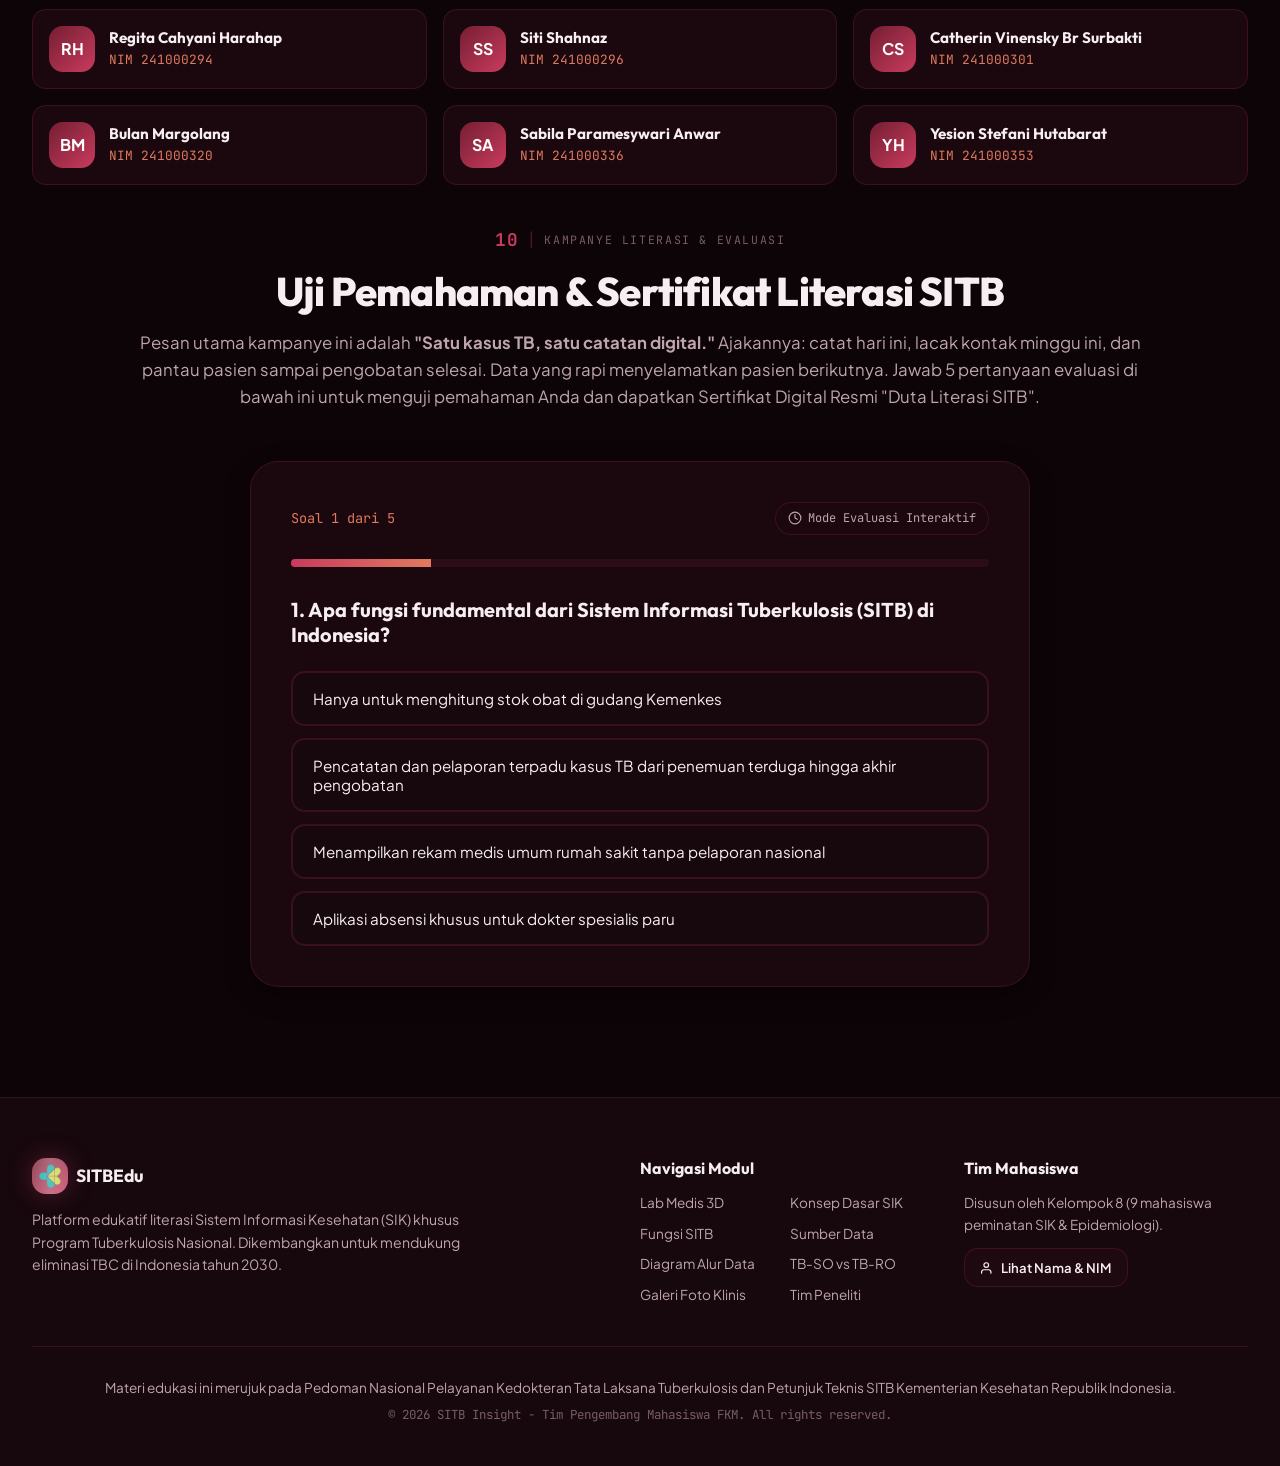
==== commit 5ee9c561: "style: adjust padding and margin in html content and assets branding to SITB Insight" ====
--- a/index.html
+++ b/index.html
@@ -4,7 +4,7 @@
 <head>
   <meta charset="utf-8">
   <meta name="viewport" content="width=device-width, initial-scale=1, viewport-fit=cover">
-  <title>SITB Edu - Literasi SIK Tuberkulosis & Laboratorium Medis 3D</title>
+  <title>SITB Insight - Literasi SIK Tuberkulosis & Laboratorium Medis 3D</title>
   <meta name="description"
     content="Portal edukasi digital Sistem Informasi Tuberkulosis (SITB) Kementerian Kesehatan RI. Dilengkapi visualisasi 3D Three.js, simulasi alur data Anime.js, galeri medis asli, dan uji kompetensi bersertifikat.">
 
@@ -310,7 +310,8 @@
           </div>
           <p>
             Rangkaian proses mengumpulkan, mengolah, dan menyajikan data kesehatan dari berbagai fasilitas pelayanan
-            kesehatan agar bisa dipakai untuk mengambil keputusan. SIK memastikan petugas dan pengambil kebijakan memiliki
+            kesehatan agar bisa dipakai untuk mengambil keputusan. SIK memastikan petugas dan pengambil kebijakan
+            memiliki
             gambaran epidemiologis yang sama tentang kondisi kesehatan masyarakat.
           </p>
         </div>
@@ -345,7 +346,8 @@
           </div>
           <p>
             Kemampuan petugas dan masyarakat dalam memakai sistem informasi dengan benar, aman, dan bertanggung jawab.
-            Mencakup kepatuhan pengisian data yang akurat serta penjagaan ketat atas kerahasiaan identitas dan rekam medis
+            Mencakup kepatuhan pengisian data yang akurat serta penjagaan ketat atas kerahasiaan identitas dan rekam
+            medis
             pasien TB.
           </p>
         </div>
@@ -428,7 +430,8 @@
             dinyatakan sembuh tuntas.
           </p>
           <div class="step-tip">
-            <b>Contoh Intervensi:</b> Pasien yang terlambat mengambil obat langsung muncul di notifikasi sistem, sehingga
+            <b>Contoh Intervensi:</b> Pasien yang terlambat mengambil obat langsung muncul di notifikasi sistem,
+            sehingga
             petugas faskes segera menghubungi dan mengunjungi rumahnya.
           </div>
         </div>
@@ -516,7 +519,8 @@
             <h4>Kontak Erat Pasien</h4>
           </div>
           <p>
-            Hasil penelusuran lapangan terhadap minimal 10–15 orang kontak serumah dan kontak dekat pasien untuk pemberian
+            Hasil penelusuran lapangan terhadap minimal 10–15 orang kontak serumah dan kontak dekat pasien untuk
+            pemberian
             Terapi Pencegahan TB (TPT).
           </p>
         </div>
@@ -528,244 +532,247 @@
   <section class="content-section" id="alur-data">
     <div class="container">
       <div class="section-header">
-      <div class="section-label-row">
-        <span class="section-num">04</span>
-        <span class="section-label-sep">|</span>
-        <span class="section-label-text">ALUR KERJA SISTEM</span>
-      </div>
-      <h2 class="section-title">Bagaimana Data TB Diolah?</h2>
-      <p class="section-subtitle">
-        Enam tahapan terstruktur mengubah data mentah fasilitas kesehatan menjadi dasar keputusan strategis Kementerian
-        Kesehatan.
-      </p>
-    </div>
-
-    <!-- 6 Step Pipeline Cards -->
-    <div class="step-grid">
-      <!-- Step 1 -->
-      <div class="step-card">
-        <div>
-          <div class="card-header-inline">
-            <div class="step-num-badge">01</div>
-            <h4>Pengumpulan Data</h4>
-          </div>
-          <p>Petugas faskes mencatat terduga dan kasus TB beserta hasil pemeriksaan klinis ke dalam sistem SITB.</p>
-        </div>
-        <div class="step-tip">
-          <b>Petunjuk:</b> Pastikan identitas pasien (NIK) dan klasifikasi kasus terisi lengkap.
-        </div>
-      </div>
-
-      <!-- Step 2 -->
-      <div class="step-card">
-        <div>
-          <div class="card-header-inline">
-            <div class="step-num-badge">02</div>
-            <h4>Penyimpanan Terpusat</h4>
-          </div>
-          <p>Data tersimpan di basis data terpusat SITB dan diatur hak aksesnya sesuai peran wewenang.</p>
-        </div>
-        <div class="step-tip">
-          <b>Petunjuk:</b> Hanya petugas berwenang yang boleh membuka data pasien.
-        </div>
-      </div>
-
-      <!-- Step 3 -->
-      <div class="step-card">
-        <div>
-          <div class="card-header-inline">
-            <div class="step-num-badge">03</div>
-            <h4>Validasi &amp; Pembersihan</h4>
-          </div>
-          <p>Memeriksa data ganda (de-duplikasi), salah ketik, dan isian yang belum lengkap sebelum disahkan.</p>
-        </div>
-        <div class="step-tip">
-          <b>Petunjuk:</b> Cek data pasien terdaftar sebelum membuat entri baru agar tidak ada data ganda.
-        </div>
-      </div>
-
-      <!-- Step 4 -->
-      <div class="step-card">
-        <div>
-          <div class="card-header-inline">
-            <div class="step-num-badge">04</div>
-            <h4>Analisis Data</h4>
-          </div>
-          <p>Mengenali pola dan tren kasus, kepatuhan berobat, konversi dahak, dan angka kesembuhan.</p>
-        </div>
-        <div class="step-tip">
-          <b>Petunjuk:</b> Memetakan wilayah dengan banyak pasien putus berobat (lost to follow-up).
-        </div>
-      </div>
-
-      <!-- Step 5 -->
-      <div class="step-card">
-        <div>
-          <div class="card-header-inline">
-            <div class="step-num-badge">05</div>
-            <h4>Visualisasi Capaian</h4>
-          </div>
-          <p>Menyajikan hasil olahan dalam dashboard interaktif, peta spasial GIS, grafik, dan laporan dinas.</p>
-        </div>
-        <div class="step-tip">
-          <b>Petunjuk:</b> Dipakai dinas kesehatan dan puskesmas untuk memantau indikator capaian.
-        </div>
-      </div>
-
-      <!-- Step 6 -->
-      <div class="step-card">
-        <div>
-          <div class="card-header-inline">
-            <div class="step-num-badge">06</div>
-            <h4>Pengambilan Keputusan</h4>
-          </div>
-          <p>Dasar menentukan kebijakan alokasi obat anti-TB, penambahan logistik, dan intervensi cepat tepat sasaran.
-          </p>
-        </div>
-        <div class="step-tip">
-          <b>Petunjuk:</b> Menambah petugas pelacak kontak aktif di wilayah yang teridentifikasi rawan.
-        </div>
-      </div>
-    </div>
-
-    <!-- Interactive Anime.js Flowchart (Bug-Free SVG with Building Icons) -->
-    <div class="glass-panel flow-container" style="margin-top: 40px;">
-      <div style="display: flex; justify-content: space-between; align-items: center; margin-bottom: 20px;">
-        <span
-          style="font-size: 0.82rem; font-family: var(--font-mono); color: var(--rose-accent); display: flex; align-items: center; gap: 8px;">
-          <svg class="svg-ic" width="14" height="14" viewBox="0 0 24 24">
-            <circle cx="12" cy="12" r="10"></circle>
-            <polygon points="12 8 8 12 12 16 12 8"></polygon>
-          </svg>
-          TOPOLOGI JARINGAN DATA NASIONAL TERENKRIPSI
-        </span>
-      </div>
-
-      <div class="flow-svg-box">
-        <svg id="sitb-flow-svg" viewBox="0 0 950 420" fill="none" xmlns="http://www.w3.org/2000/svg">
-          <!-- Flow Connection Paths (SVG Path curves) -->
-          <path id="path-faskes-hub" d="M190 70 C 300 70, 340 210, 475 210" stroke="rgba(201, 59, 93, 0.4)"
-            stroke-width="2" stroke-dasharray="6 6" />
-          <path id="path-swasta-hub" d="M190 160 C 300 160, 340 210, 475 210" stroke="rgba(201, 59, 93, 0.4)"
-            stroke-width="2" stroke-dasharray="6 6" />
-          <path id="path-lab-hub" d="M190 250 C 300 250, 340 210, 475 210" stroke="rgba(201, 59, 93, 0.4)"
-            stroke-width="2" stroke-dasharray="6 6" />
-          <path id="path-kontak-hub" d="M190 340 C 300 340, 340 210, 475 210" stroke="rgba(201, 59, 93, 0.4)"
-            stroke-width="2" stroke-dasharray="6 6" />
-
-          <path id="path-hub-analisis" d="M475 210 L 640 210" stroke="rgba(6, 182, 212, 0.5)" stroke-width="3" />
-          <path id="path-analisis-dinkes" d="M640 210 C 710 210, 740 120, 810 120" stroke="rgba(16, 185, 129, 0.4)"
-            stroke-width="2" stroke-dasharray="6 6" />
-          <path id="path-analisis-logistik" d="M640 210 C 710 210, 740 300, 810 300" stroke="rgba(224, 122, 95, 0.4)"
-            stroke-width="2" stroke-dasharray="6 6" />
-          <!-- INPUT NODES (LEFT) -->
-          <!-- 1. Puskesmas Node (Hospital Building Icon) -->
-          <g id="node-puskesmas" class="flow-node">
-            <rect x="20" y="45" width="180" height="50" rx="10" fill="#3D0F1E" stroke="#C93B5D" stroke-width="1.5" />
-            <!-- Hospital Building SVG Icon -->
-            <g transform="translate(32, 58)">
-              <rect x="0" y="3" width="18" height="18" rx="2" stroke="#FFF" stroke-width="1.6" fill="none" />
-              <path d="M9 7v6M6 10h6" stroke="#FFF" stroke-width="1.6" />
-            </g>
-            <text x="60" y="75" font-size="12" font-weight="600" fill="#FFF">Puskesmas (FKTP)</text>
-          </g>
-
-          <!-- 2. Faskes Swasta Node (High-Rise Building Icon) -->
-          <g id="node-swasta" class="flow-node">
-            <rect x="20" y="135" width="180" height="50" rx="10" fill="#3D0F1E" stroke="#E07A5F" stroke-width="1.5" />
-            <!-- High-Rise Building SVG Icon (Gedung) -->
-            <g transform="translate(32, 148)">
-              <rect x="0" y="2" width="18" height="20" rx="1.5" stroke="#FFF" stroke-width="1.6" fill="none" />
-              <path d="M4 6h2M8 6h2M12 6h2M4 10h2M8 10h2M12 10h2M4 14h2M8 14h2M12 14h2M7 22v-4h4v4" stroke="#FFF"
-                stroke-width="1.3" />
-            </g>
-            <text x="60" y="165" font-size="12" font-weight="600" fill="#FFF">Faskes Swasta &amp; RS</text>
-          </g>
-
-          <!-- 3. Lab TCM Node (Flask Icon) -->
-          <g id="node-lab" class="flow-node">
-            <rect x="20" y="225" width="180" height="50" rx="10" fill="#3D0F1E" stroke="#06B6D4" stroke-width="1.5" />
-            <!-- Lab Flask SVG Icon -->
-            <g transform="translate(32, 238)">
-              <path d="M7 2v5l-4.5 8a1.5 1.5 0 0 0 1.3 2.2h10.4a1.5 1.5 0 0 0 1.3-2.2L11 7V2h-4z" stroke="#FFF"
-                stroke-width="1.6" fill="none" />
-              <path d="M6 2h6" stroke="#FFF" stroke-width="1.6" />
-            </g>
-            <text x="60" y="255" font-size="12" font-weight="600" fill="#FFF">Lab TCM GeneXpert</text>
-          </g>
-
-          <!-- 4. Kontak Erat Node (People Icon) -->
-          <g id="node-kontak" class="flow-node">
-            <rect x="20" y="315" width="180" height="50" rx="10" fill="#3D0F1E" stroke="#F4A261" stroke-width="1.5" />
-            <!-- Tracing Team SVG Icon -->
-            <g transform="translate(32, 328)">
-              <path d="M13 18v-1.5a3 3 0 0 0-3-3H4a3 3 0 0 0-3 3V18" stroke="#FFF" stroke-width="1.6" fill="none" />
-              <circle cx="7" cy="6" r="3" stroke="#FFF" stroke-width="1.6" fill="none" />
-              <path d="M17 14a2.5 2.5 0 0 1 2 2.5V18" stroke="#FFF" stroke-width="1.4" fill="none" />
-              <circle cx="14" cy="5" r="2" stroke="#FFF" stroke-width="1.4" fill="none" />
-            </g>
-            <text x="60" y="345" font-size="12" font-weight="600" fill="#FFF">Tim Tracing Kontak</text>
-          </g>
-
-          <!-- CENTRAL HUB (SITB SERVER) -->
-          <g id="node-sitb" class="flow-node">
-            <circle id="hub-pulse" cx="475" cy="210" r="48" fill="none" stroke="#C93B5D" stroke-width="2" />
-            <circle cx="475" cy="210" r="44" fill="#3D0F1E" stroke="#C93B5D" stroke-width="2.5" />
-            <text x="475" y="206" text-anchor="middle" font-size="14" font-weight="700" fill="#FFF">SITB HUB</text>
-            <text x="475" y="224" text-anchor="middle" font-size="10" fill="#E07A5F">Kemenkes RI</text>
-          </g>
-
-          <!-- ANALYTICS ENGINE -->
-          <g id="node-analisis" class="flow-node">
-            <rect x="560" y="185" width="160" height="50" rx="10" fill="#3D0F1E" stroke="#06B6D4" stroke-width="1.5" />
-            <!-- Gear Icon -->
-            <g transform="translate(574, 198)">
-              <circle cx="9" cy="9" r="4" stroke="#FFF" stroke-width="1.6" fill="none" />
-              <path d="M9 1v2M9 15v2M1 9h2M15 9h2" stroke="#FFF" stroke-width="1.6" />
-            </g>
-            <text x="600" y="215" font-size="12" font-weight="600" fill="#FFF">Engine Analisis</text>
-          </g>
-
-          <!-- OUTPUT NODES (RIGHT) -->
-          <!-- 1. Dashboard Dinkes (Chart Icon) -->
-          <g id="node-dinkes" class="flow-node">
-            <rect x="730" y="95" width="180" height="50" rx="10" fill="#3D0F1E" stroke="#10B981" stroke-width="1.5" />
-            <g transform="translate(744, 108)">
-              <path d="M2 16h14M4 16v-6M8 16v-10M12 16v-4" stroke="#FFF" stroke-width="1.6" />
-            </g>
-            <text x="770" y="125" font-size="12" font-weight="600" fill="#FFF">Dashboard Dinkes</text>
-          </g>
-
-          <!-- 2. Logistik OAT (Package Box Icon) -->
-          <g id="node-logistik" class="flow-node">
-            <rect x="730" y="275" width="180" height="50" rx="10" fill="#3D0F1E" stroke="#E07A5F" stroke-width="1.5" />
-            <g transform="translate(744, 288)">
-              <path d="M8 2l7 4v8l-7 4-7-4V6z M1 6l7 4 7-4 M8 10v8" stroke="#FFF" stroke-width="1.4" fill="none" />
-            </g>
-            <text x="770" y="305" font-size="12" font-weight="600" fill="#FFF">Alokasi Obat OAT</text>
-          </g>
-        </svg>
-      </div>
-
-      <!-- Node Inspection Details Panel -->
-      <div class="flow-details-panel">
-        <div class="flow-badge-top">
-          <span class="tool-chip" style="display: inline-flex; align-items: center; gap: 6px;">
+        <div class="section-label-row">
+          <span class="section-num">04</span>
+          <span class="section-label-sep">|</span>
+          <span class="section-label-text">ALUR KERJA SISTEM</span>
+        </div>
+        <h2 class="section-title">Bagaimana Data TB Diolah?</h2>
+        <p class="section-subtitle">
+          Enam tahapan terstruktur mengubah data mentah fasilitas kesehatan menjadi dasar keputusan strategis
+          Kementerian
+          Kesehatan.
+        </p>
+      </div>
+
+      <!-- 6 Step Pipeline Cards -->
+      <div class="step-grid">
+        <!-- Step 1 -->
+        <div class="step-card">
+          <div>
+            <div class="card-header-inline">
+              <div class="step-num-badge">01</div>
+              <h4>Pengumpulan Data</h4>
+            </div>
+            <p>Petugas faskes mencatat terduga dan kasus TB beserta hasil pemeriksaan klinis ke dalam sistem SITB.</p>
+          </div>
+          <div class="step-tip">
+            <b>Petunjuk:</b> Pastikan identitas pasien (NIK) dan klasifikasi kasus terisi lengkap.
+          </div>
+        </div>
+
+        <!-- Step 2 -->
+        <div class="step-card">
+          <div>
+            <div class="card-header-inline">
+              <div class="step-num-badge">02</div>
+              <h4>Penyimpanan Terpusat</h4>
+            </div>
+            <p>Data tersimpan di basis data terpusat SITB dan diatur hak aksesnya sesuai peran wewenang.</p>
+          </div>
+          <div class="step-tip">
+            <b>Petunjuk:</b> Hanya petugas berwenang yang boleh membuka data pasien.
+          </div>
+        </div>
+
+        <!-- Step 3 -->
+        <div class="step-card">
+          <div>
+            <div class="card-header-inline">
+              <div class="step-num-badge">03</div>
+              <h4>Validasi &amp; Pembersihan</h4>
+            </div>
+            <p>Memeriksa data ganda (de-duplikasi), salah ketik, dan isian yang belum lengkap sebelum disahkan.</p>
+          </div>
+          <div class="step-tip">
+            <b>Petunjuk:</b> Cek data pasien terdaftar sebelum membuat entri baru agar tidak ada data ganda.
+          </div>
+        </div>
+
+        <!-- Step 4 -->
+        <div class="step-card">
+          <div>
+            <div class="card-header-inline">
+              <div class="step-num-badge">04</div>
+              <h4>Analisis Data</h4>
+            </div>
+            <p>Mengenali pola dan tren kasus, kepatuhan berobat, konversi dahak, dan angka kesembuhan.</p>
+          </div>
+          <div class="step-tip">
+            <b>Petunjuk:</b> Memetakan wilayah dengan banyak pasien putus berobat (lost to follow-up).
+          </div>
+        </div>
+
+        <!-- Step 5 -->
+        <div class="step-card">
+          <div>
+            <div class="card-header-inline">
+              <div class="step-num-badge">05</div>
+              <h4>Visualisasi Capaian</h4>
+            </div>
+            <p>Menyajikan hasil olahan dalam dashboard interaktif, peta spasial GIS, grafik, dan laporan dinas.</p>
+          </div>
+          <div class="step-tip">
+            <b>Petunjuk:</b> Dipakai dinas kesehatan dan puskesmas untuk memantau indikator capaian.
+          </div>
+        </div>
+
+        <!-- Step 6 -->
+        <div class="step-card">
+          <div>
+            <div class="card-header-inline">
+              <div class="step-num-badge">06</div>
+              <h4>Pengambilan Keputusan</h4>
+            </div>
+            <p>Dasar menentukan kebijakan alokasi obat anti-TB, penambahan logistik, dan intervensi cepat tepat sasaran.
+            </p>
+          </div>
+          <div class="step-tip">
+            <b>Petunjuk:</b> Menambah petugas pelacak kontak aktif di wilayah yang teridentifikasi rawan.
+          </div>
+        </div>
+      </div>
+
+      <!-- Interactive Anime.js Flowchart (Bug-Free SVG with Building Icons) -->
+      <div class="glass-panel flow-container" style="margin-top: 40px;">
+        <div style="display: flex; justify-content: space-between; align-items: center; margin-bottom: 20px;">
+          <span
+            style="font-size: 0.82rem; font-family: var(--font-mono); color: var(--rose-accent); display: flex; align-items: center; gap: 8px;">
             <svg class="svg-ic" width="14" height="14" viewBox="0 0 24 24">
               <circle cx="12" cy="12" r="10"></circle>
-              <line x1="12" y1="16" x2="12" y2="12"></line>
-              <line x1="12" y1="8" x2="12.01" y2="8"></line>
+              <polygon points="12 8 8 12 12 16 12 8"></polygon>
             </svg>
-            Klik node untuk rincian SOP
+            TOPOLOGI JARINGAN DATA NASIONAL TERENKRIPSI
           </span>
         </div>
-        <h4 id="flow-info-title">01. Puskesmas &amp; Faskes Tingkat Pertama (FKTP)</h4>
-        <p id="flow-info-desc">
-          Mencatat setiap terduga TB (Formulir TB.05 / e-TB), skrining batuk berdahak >2 minggu, pengambilan spesimen
-          dahak pagi-sewaktu, serta pemantauan pengawas menelan obat (PMO).
-        </p>
-      </div>
-    </div>
+
+        <div class="flow-svg-box">
+          <svg id="sitb-flow-svg" viewBox="0 0 950 420" fill="none" xmlns="http://www.w3.org/2000/svg">
+            <!-- Flow Connection Paths (SVG Path curves) -->
+            <path id="path-faskes-hub" d="M190 70 C 300 70, 340 210, 475 210" stroke="rgba(201, 59, 93, 0.4)"
+              stroke-width="2" stroke-dasharray="6 6" />
+            <path id="path-swasta-hub" d="M190 160 C 300 160, 340 210, 475 210" stroke="rgba(201, 59, 93, 0.4)"
+              stroke-width="2" stroke-dasharray="6 6" />
+            <path id="path-lab-hub" d="M190 250 C 300 250, 340 210, 475 210" stroke="rgba(201, 59, 93, 0.4)"
+              stroke-width="2" stroke-dasharray="6 6" />
+            <path id="path-kontak-hub" d="M190 340 C 300 340, 340 210, 475 210" stroke="rgba(201, 59, 93, 0.4)"
+              stroke-width="2" stroke-dasharray="6 6" />
+
+            <path id="path-hub-analisis" d="M475 210 L 640 210" stroke="rgba(6, 182, 212, 0.5)" stroke-width="3" />
+            <path id="path-analisis-dinkes" d="M640 210 C 710 210, 740 120, 810 120" stroke="rgba(16, 185, 129, 0.4)"
+              stroke-width="2" stroke-dasharray="6 6" />
+            <path id="path-analisis-logistik" d="M640 210 C 710 210, 740 300, 810 300" stroke="rgba(224, 122, 95, 0.4)"
+              stroke-width="2" stroke-dasharray="6 6" />
+            <!-- INPUT NODES (LEFT) -->
+            <!-- 1. Puskesmas Node (Hospital Building Icon) -->
+            <g id="node-puskesmas" class="flow-node">
+              <rect x="20" y="45" width="180" height="50" rx="10" fill="#3D0F1E" stroke="#C93B5D" stroke-width="1.5" />
+              <!-- Hospital Building SVG Icon -->
+              <g transform="translate(32, 58)">
+                <rect x="0" y="3" width="18" height="18" rx="2" stroke="#FFF" stroke-width="1.6" fill="none" />
+                <path d="M9 7v6M6 10h6" stroke="#FFF" stroke-width="1.6" />
+              </g>
+              <text x="60" y="75" font-size="12" font-weight="600" fill="#FFF">Puskesmas (FKTP)</text>
+            </g>
+
+            <!-- 2. Faskes Swasta Node (High-Rise Building Icon) -->
+            <g id="node-swasta" class="flow-node">
+              <rect x="20" y="135" width="180" height="50" rx="10" fill="#3D0F1E" stroke="#E07A5F" stroke-width="1.5" />
+              <!-- High-Rise Building SVG Icon (Gedung) -->
+              <g transform="translate(32, 148)">
+                <rect x="0" y="2" width="18" height="20" rx="1.5" stroke="#FFF" stroke-width="1.6" fill="none" />
+                <path d="M4 6h2M8 6h2M12 6h2M4 10h2M8 10h2M12 10h2M4 14h2M8 14h2M12 14h2M7 22v-4h4v4" stroke="#FFF"
+                  stroke-width="1.3" />
+              </g>
+              <text x="60" y="165" font-size="12" font-weight="600" fill="#FFF">Faskes Swasta &amp; RS</text>
+            </g>
+
+            <!-- 3. Lab TCM Node (Flask Icon) -->
+            <g id="node-lab" class="flow-node">
+              <rect x="20" y="225" width="180" height="50" rx="10" fill="#3D0F1E" stroke="#06B6D4" stroke-width="1.5" />
+              <!-- Lab Flask SVG Icon -->
+              <g transform="translate(32, 238)">
+                <path d="M7 2v5l-4.5 8a1.5 1.5 0 0 0 1.3 2.2h10.4a1.5 1.5 0 0 0 1.3-2.2L11 7V2h-4z" stroke="#FFF"
+                  stroke-width="1.6" fill="none" />
+                <path d="M6 2h6" stroke="#FFF" stroke-width="1.6" />
+              </g>
+              <text x="60" y="255" font-size="12" font-weight="600" fill="#FFF">Lab TCM GeneXpert</text>
+            </g>
+
+            <!-- 4. Kontak Erat Node (People Icon) -->
+            <g id="node-kontak" class="flow-node">
+              <rect x="20" y="315" width="180" height="50" rx="10" fill="#3D0F1E" stroke="#F4A261" stroke-width="1.5" />
+              <!-- Tracing Team SVG Icon -->
+              <g transform="translate(32, 328)">
+                <path d="M13 18v-1.5a3 3 0 0 0-3-3H4a3 3 0 0 0-3 3V18" stroke="#FFF" stroke-width="1.6" fill="none" />
+                <circle cx="7" cy="6" r="3" stroke="#FFF" stroke-width="1.6" fill="none" />
+                <path d="M17 14a2.5 2.5 0 0 1 2 2.5V18" stroke="#FFF" stroke-width="1.4" fill="none" />
+                <circle cx="14" cy="5" r="2" stroke="#FFF" stroke-width="1.4" fill="none" />
+              </g>
+              <text x="60" y="345" font-size="12" font-weight="600" fill="#FFF">Tim Tracing Kontak</text>
+            </g>
+
+            <!-- CENTRAL HUB (SITB SERVER) -->
+            <g id="node-sitb" class="flow-node">
+              <circle id="hub-pulse" cx="475" cy="210" r="48" fill="none" stroke="#C93B5D" stroke-width="2" />
+              <circle cx="475" cy="210" r="44" fill="#3D0F1E" stroke="#C93B5D" stroke-width="2.5" />
+              <text x="475" y="206" text-anchor="middle" font-size="14" font-weight="700" fill="#FFF">SITB HUB</text>
+              <text x="475" y="224" text-anchor="middle" font-size="10" fill="#E07A5F">Kemenkes RI</text>
+            </g>
+
+            <!-- ANALYTICS ENGINE -->
+            <g id="node-analisis" class="flow-node">
+              <rect x="560" y="185" width="160" height="50" rx="10" fill="#3D0F1E" stroke="#06B6D4"
+                stroke-width="1.5" />
+              <!-- Gear Icon -->
+              <g transform="translate(574, 198)">
+                <circle cx="9" cy="9" r="4" stroke="#FFF" stroke-width="1.6" fill="none" />
+                <path d="M9 1v2M9 15v2M1 9h2M15 9h2" stroke="#FFF" stroke-width="1.6" />
+              </g>
+              <text x="600" y="215" font-size="12" font-weight="600" fill="#FFF">Engine Analisis</text>
+            </g>
+
+            <!-- OUTPUT NODES (RIGHT) -->
+            <!-- 1. Dashboard Dinkes (Chart Icon) -->
+            <g id="node-dinkes" class="flow-node">
+              <rect x="730" y="95" width="180" height="50" rx="10" fill="#3D0F1E" stroke="#10B981" stroke-width="1.5" />
+              <g transform="translate(744, 108)">
+                <path d="M2 16h14M4 16v-6M8 16v-10M12 16v-4" stroke="#FFF" stroke-width="1.6" />
+              </g>
+              <text x="770" y="125" font-size="12" font-weight="600" fill="#FFF">Dashboard Dinkes</text>
+            </g>
+
+            <!-- 2. Logistik OAT (Package Box Icon) -->
+            <g id="node-logistik" class="flow-node">
+              <rect x="730" y="275" width="180" height="50" rx="10" fill="#3D0F1E" stroke="#E07A5F"
+                stroke-width="1.5" />
+              <g transform="translate(744, 288)">
+                <path d="M8 2l7 4v8l-7 4-7-4V6z M1 6l7 4 7-4 M8 10v8" stroke="#FFF" stroke-width="1.4" fill="none" />
+              </g>
+              <text x="770" y="305" font-size="12" font-weight="600" fill="#FFF">Alokasi Obat OAT</text>
+            </g>
+          </svg>
+        </div>
+
+        <!-- Node Inspection Details Panel -->
+        <div class="flow-details-panel">
+          <div class="flow-badge-top">
+            <span class="tool-chip" style="display: inline-flex; align-items: center; gap: 6px;">
+              <svg class="svg-ic" width="14" height="14" viewBox="0 0 24 24">
+                <circle cx="12" cy="12" r="10"></circle>
+                <line x1="12" y1="16" x2="12" y2="12"></line>
+                <line x1="12" y1="8" x2="12.01" y2="8"></line>
+              </svg>
+              Klik node untuk rincian SOP
+            </span>
+          </div>
+          <h4 id="flow-info-title">01. Puskesmas &amp; Faskes Tingkat Pertama (FKTP)</h4>
+          <p id="flow-info-desc">
+            Mencatat setiap terduga TB (Formulir TB.05 / e-TB), skrining batuk berdahak >2 minggu, pengambilan spesimen
+            dahak pagi-sewaktu, serta pemantauan pengawas menelan obat (PMO).
+          </p>
+        </div>
+      </div>
     </div>
   </section>
 
@@ -773,68 +780,69 @@
   <section class="content-section" id="analisis">
     <div class="container">
       <div class="section-header">
-      <div class="section-label-row">
-        <span class="section-num">05</span>
-        <span class="section-label-sep">|</span>
-        <span class="section-label-text">INTELEJENSI DATA</span>
-      </div>
-      <h2 class="section-title">Jenis Analisis Data Tuberkulosis</h2>
-      <p class="section-subtitle">
-        Empat tingkatan analisis yang mengubah kumpulan data mentah menjadi wawasan mendalam dan tindakan pencegahan
-        yang terarah.
-      </p>
-    </div>
-
-    <div class="analytics-grid">
-      <div class="glass-panel analytics-card">
-        <div>
-          <div class="analytics-step">LEVEL 01</div>
-          <h4>Analisis Deskriptif</h4>
-          <div class="analytics-question">"What happened?"</div>
-          <p>Menjawab pertanyaan apa yang terjadi dari data historis.</p>
-        </div>
-        <div class="analytics-example">
-          <b>Contoh:</b> Mengetahui jumlah kasus TB baru di kabupaten selama triwulan pertama.
-        </div>
-      </div>
-
-      <div class="glass-panel analytics-card">
-        <div>
-          <div class="analytics-step">LEVEL 02</div>
-          <h4>Analisis Diagnostik</h4>
-          <div class="analytics-question">"Why did it happen?"</div>
-          <p>Menjawab mengapa hal itu terjadi dengan mencari akar penyebab suatu kondisi.</p>
-        </div>
-        <div class="analytics-example">
-          <b>Contoh:</b> Mencari faktor penyebab naiknya angka putus berobat, seperti jarak ke faskes atau efek samping
-          obat.
-        </div>
-      </div>
-
-      <div class="glass-panel analytics-card">
-        <div>
-          <div class="analytics-step">LEVEL 03</div>
-          <h4>Analisis Prediktif</h4>
-          <div class="analytics-question">"What might happen?"</div>
-          <p>Memperkirakan apa yang mungkin terjadi ke depan berdasarkan pola data historis.</p>
-        </div>
-        <div class="analytics-example">
-          <b>Contoh:</b> Memperkirakan kebutuhan obat anti-TB bulan depan dari tren kasus yang tercatat.
-        </div>
-      </div>
-
-      <div class="glass-panel analytics-card">
-        <div>
-          <div class="analytics-step">LEVEL 04</div>
-          <h4>Analisis Preskriptif</h4>
-          <div class="analytics-question">"What should be done?"</div>
-          <p>Merekomendasikan tindakan nyata yang harus diambil untuk menyelesaikan masalah.</p>
-        </div>
-        <div class="analytics-example">
-          <b>Contoh:</b> Menempatkan petugas pelacak kontak di wilayah dengan beban kasus tinggi.
-        </div>
-      </div>
-    </div>
+        <div class="section-label-row">
+          <span class="section-num">05</span>
+          <span class="section-label-sep">|</span>
+          <span class="section-label-text">INTELEJENSI DATA</span>
+        </div>
+        <h2 class="section-title">Jenis Analisis Data Tuberkulosis</h2>
+        <p class="section-subtitle">
+          Empat tingkatan analisis yang mengubah kumpulan data mentah menjadi wawasan mendalam dan tindakan pencegahan
+          yang terarah.
+        </p>
+      </div>
+
+      <div class="analytics-grid">
+        <div class="glass-panel analytics-card">
+          <div>
+            <div class="analytics-step">LEVEL 01</div>
+            <h4>Analisis Deskriptif</h4>
+            <div class="analytics-question">"What happened?"</div>
+            <p>Menjawab pertanyaan apa yang terjadi dari data historis.</p>
+          </div>
+          <div class="analytics-example">
+            <b>Contoh:</b> Mengetahui jumlah kasus TB baru di kabupaten selama triwulan pertama.
+          </div>
+        </div>
+
+        <div class="glass-panel analytics-card">
+          <div>
+            <div class="analytics-step">LEVEL 02</div>
+            <h4>Analisis Diagnostik</h4>
+            <div class="analytics-question">"Why did it happen?"</div>
+            <p>Menjawab mengapa hal itu terjadi dengan mencari akar penyebab suatu kondisi.</p>
+          </div>
+          <div class="analytics-example">
+            <b>Contoh:</b> Mencari faktor penyebab naiknya angka putus berobat, seperti jarak ke faskes atau efek
+            samping
+            obat.
+          </div>
+        </div>
+
+        <div class="glass-panel analytics-card">
+          <div>
+            <div class="analytics-step">LEVEL 03</div>
+            <h4>Analisis Prediktif</h4>
+            <div class="analytics-question">"What might happen?"</div>
+            <p>Memperkirakan apa yang mungkin terjadi ke depan berdasarkan pola data historis.</p>
+          </div>
+          <div class="analytics-example">
+            <b>Contoh:</b> Memperkirakan kebutuhan obat anti-TB bulan depan dari tren kasus yang tercatat.
+          </div>
+        </div>
+
+        <div class="glass-panel analytics-card">
+          <div>
+            <div class="analytics-step">LEVEL 04</div>
+            <h4>Analisis Preskriptif</h4>
+            <div class="analytics-question">"What should be done?"</div>
+            <p>Merekomendasikan tindakan nyata yang harus diambil untuk menyelesaikan masalah.</p>
+          </div>
+          <div class="analytics-example">
+            <b>Contoh:</b> Menempatkan petugas pelacak kontak di wilayah dengan beban kasus tinggi.
+          </div>
+        </div>
+      </div>
     </div>
   </section>
 
@@ -842,167 +850,170 @@
   <section class="content-section" id="komparator">
     <div class="container">
       <div class="section-header">
-      <div class="section-label-row">
-        <span class="section-num">06</span>
-        <span class="section-label-sep">|</span>
-        <span class="section-label-text">APLIKASI &amp; FARMAKOLOGI</span>
-      </div>
-      <h2 class="section-title">Aplikasi, Manfaat &amp; Komparator Klinis</h2>
-      <p class="section-subtitle">
-        SITB dipakai untuk <strong>surveilans penyakit</strong> (memantau tren dan mendeteksi lonjakan kasus lebih
-        dini), <strong>perencanaan layanan</strong> (menentukan kebutuhan obat, alat tes, dan petugas), <strong>memantau
-          pengobatan TB-SO dan TB-RO</strong>, serta <strong>melibatkan faskes swasta</strong> agar kasus yang ditangani
-        mereka tidak terlewat. Salah satu aplikasi penting SITB adalah <strong>memperkirakan risiko</strong>, yaitu
-        mengenali wilayah atau kelompok yang rentan terhadap TB dari pola data.
-      </p>
-    </div>
-
-    <!-- 4 Manfaat Utama Grid -->
-    <div class="sources-grid" style="margin-bottom: 36px;">
-      <div class="glass-panel feature-card">
-        <h4 style="font-size: 1.05rem; margin-bottom: 6px; color: var(--rose-accent);">1. Kualitas Keputusan</h4>
-        <p style="font-size: 0.88rem;">Keputusan program memakai data valid, bukan perkiraan.</p>
-      </div>
-      <div class="glass-panel feature-card">
-        <h4 style="font-size: 1.05rem; margin-bottom: 6px; color: var(--rose-accent);">2. Deteksi Dini</h4>
-        <p style="font-size: 0.88rem;">Kasus dan kontak berisiko ditemukan lebih awal.</p>
-      </div>
-      <div class="glass-panel feature-card">
-        <h4 style="font-size: 1.05rem; margin-bottom: 6px; color: var(--rose-accent);">3. Efisiensi Pelayanan</h4>
-        <p style="font-size: 0.88rem;">Obat dan tenaga dialokasikan sesuai kebutuhan nyata.</p>
-      </div>
-      <div class="glass-panel feature-card">
-        <h4 style="font-size: 1.05rem; margin-bottom: 6px; color: var(--rose-accent);">4. Pemantauan Berkala</h4>
-        <p style="font-size: 0.88rem;">Pasien dipantau terus sampai pengobatannya selesai.</p>
-      </div>
-    </div>
-
-    <!-- Komparator Dua Kolom Bersandingan Permanen -->
-    <div class="glass-panel comparator-box">
-      <div class="comparator-grid">
-        <!-- Kolom TB-SO -->
-        <div class="comp-column" id="col-comp-so">
-          <span class="comp-badge so">TB SENSIFITIF OBAT (TB-SO)</span>
-          <h3 style="font-size: 1.4rem; margin-bottom: 8px;">Tuberkulosis Sensitif Obat</h3>
-          <p>Bakteri M. tuberculosis masih peka terhadap seluruh lini pertama obat anti-tuberkulosis standar.</p>
-
-          <ul class="comp-list">
-            <li>
-              <i>
-                <svg class="svg-ic" width="20" height="20" viewBox="0 0 24 24">
-                  <path d="m10.5 20.5 10-10a4.95 4.95 0 1 0-7-7l-10 10a4.95 4.95 0 1 0 7 7Z"></path>
-                  <path d="m8.5 8.5 7 7"></path>
-                </svg>
-              </i>
-              <div>
-                <strong>Rejimen Pengobatan Standar:</strong><br>
-                Kategori 1: 2HRZE / 4HR (Isoniazid, Rifampisin, Pirazinamid, Etambutol). Tersedia dalam Fixed-Dose
-                Combination (FDC).
-              </div>
-            </li>
-            <li>
-              <i>
-                <svg class="svg-ic" width="20" height="20" viewBox="0 0 24 24">
-                  <circle cx="12" cy="12" r="10"></circle>
-                  <polyline points="12 6 12 12 16 14"></polyline>
-                </svg>
-              </i>
-              <div>
-                <strong>Durasi Terapi:</strong><br>
-                Minimal 6 bulan (2 bulan fase intensif setiap hari + 4 bulan fase lanjutan).
-              </div>
-            </li>
-            <li>
-              <i>
-                <svg class="svg-ic" width="20" height="20" viewBox="0 0 24 24">
-                  <polyline points="23 6 13.5 15.5 8.5 10.5 1 18"></polyline>
-                  <polyline points="17 6 23 6 23 12"></polyline>
-                </svg>
-              </i>
-              <div>
-                <strong>Tingkat Keberhasilan Pengobatan (TSR):</strong><br>
-                Mencapai 85–90% bila pasien patuh dan menelan obat di bawah pengawasan PMO.
-              </div>
-            </li>
-            <li>
-              <i>
-                <svg class="svg-ic" width="20" height="20" viewBox="0 0 24 24">
-                  <path d="m21.73 18-8-14a2 2 0 0 0-3.48 0l-8 14A2 2 0 0 0 4 21h16a2 2 0 0 0 1.73-3Z"></path>
-                  <line x1="12" y1="9" x2="12" y2="13"></line>
-                  <line x1="12" y1="17" x2="12.01" y2="17"></line>
-                </svg>
-              </i>
-              <div>
-                <strong>Tantangan Kunci:</strong><br>
-                Ketidakteraturan konsumsi dapat memicu mutasi bakteri menjadi TB-RO.
-              </div>
-            </li>
-          </ul>
-        </div>
-
-        <!-- Kolom TB-RO -->
-        <div class="comp-column tb-ro" id="col-comp-ro">
-          <span class="comp-badge ro">TB RESISTAN OBAT (TB-RO / MDR-TB)</span>
-          <h3 style="font-size: 1.4rem; margin-bottom: 8px;">Tuberkulosis Resistan Obat</h3>
-          <p>Bakteri telah kebal terhadap minimal Rifampisin (TB-RR) atau Rifampisin dan Isoniazid sekaligus (TB-MDR).
-          </p>
-
-          <ul class="comp-list">
-            <li>
-              <i>
-                <svg class="svg-ic" width="20" height="20" viewBox="0 0 24 24">
-                  <path d="m10.5 20.5 10-10a4.95 4.95 0 1 0-7-7l-10 10a4.95 4.95 0 1 0 7 7Z"></path>
-                  <path d="m8.5 8.5 7 7"></path>
-                </svg>
-              </i>
-              <div>
-                <strong>Rejimen Pengobatan Khusus:</strong><br>
-                Paduan Baru Lebih Pendek (BPaLM: Bedaquiline, Pretomanid, Linezolid, Moxifloxacin) atau paduan jangka
-                panjang individu.
-              </div>
-            </li>
-            <li>
-              <i>
-                <svg class="svg-ic" width="20" height="20" viewBox="0 0 24 24">
-                  <circle cx="12" cy="12" r="10"></circle>
-                  <polyline points="12 6 12 12 16 14"></polyline>
-                </svg>
-              </i>
-              <div>
-                <strong>Durasi Terapi:</strong><br>
-                6 bulan (paduan BPaLM) hingga 18–24 bulan (paduan konvensional) dengan monitoring EKG dan fungsi organ
-                berkala.
-              </div>
-            </li>
-            <li>
-              <i>
-                <svg class="svg-ic" width="20" height="20" viewBox="0 0 24 24">
-                  <polyline points="23 6 13.5 15.5 8.5 10.5 1 18"></polyline>
-                  <polyline points="17 6 23 6 23 12"></polyline>
-                </svg>
-              </i>
-              <div>
-                <strong>Tingkat Keberhasilan Pengobatan:</strong><br>
-                Sekitar 55–70%, memerlukan komitmen psikososial tinggi dari pasien dan keluarga.
-              </div>
-            </li>
-            <li>
-              <i>
-                <svg class="svg-ic" width="20" height="20" viewBox="0 0 24 24">
-                  <path d="m21.73 18-8-14a2 2 0 0 0-3.48 0l-8 14A2 2 0 0 0 4 21h16a2 2 0 0 0 1.73-3Z"></path>
-                  <line x1="12" y1="9" x2="12" y2="13"></line>
-                  <line x1="12" y1="17" x2="12.01" y2="17"></line>
-                </svg>
-              </i>
-              <div>
-                <strong>Tantangan Kunci:</strong><br>
-                Efek samping lebih berat (ototoksisitas, nefrotoksisitas, perpanjangan interval QT), biaya lebih tinggi.
-              </div>
-            </li>
-          </ul>
-        </div>
-      </div>
-    </div>
+        <div class="section-label-row">
+          <span class="section-num">06</span>
+          <span class="section-label-sep">|</span>
+          <span class="section-label-text">APLIKASI &amp; FARMAKOLOGI</span>
+        </div>
+        <h2 class="section-title">Aplikasi, Manfaat &amp; Komparator Klinis</h2>
+        <p class="section-subtitle">
+          SITB dipakai untuk <strong>surveilans penyakit</strong> (memantau tren dan mendeteksi lonjakan kasus lebih
+          dini), <strong>perencanaan layanan</strong> (menentukan kebutuhan obat, alat tes, dan petugas),
+          <strong>memantau
+            pengobatan TB-SO dan TB-RO</strong>, serta <strong>melibatkan faskes swasta</strong> agar kasus yang
+          ditangani
+          mereka tidak terlewat. Salah satu aplikasi penting SITB adalah <strong>memperkirakan risiko</strong>, yaitu
+          mengenali wilayah atau kelompok yang rentan terhadap TB dari pola data.
+        </p>
+      </div>
+
+      <!-- 4 Manfaat Utama Grid -->
+      <div class="sources-grid" style="margin-bottom: 36px;">
+        <div class="glass-panel feature-card">
+          <h4 style="font-size: 1.05rem; margin-bottom: 6px; color: var(--rose-accent);">1. Kualitas Keputusan</h4>
+          <p style="font-size: 0.88rem;">Keputusan program memakai data valid, bukan perkiraan.</p>
+        </div>
+        <div class="glass-panel feature-card">
+          <h4 style="font-size: 1.05rem; margin-bottom: 6px; color: var(--rose-accent);">2. Deteksi Dini</h4>
+          <p style="font-size: 0.88rem;">Kasus dan kontak berisiko ditemukan lebih awal.</p>
+        </div>
+        <div class="glass-panel feature-card">
+          <h4 style="font-size: 1.05rem; margin-bottom: 6px; color: var(--rose-accent);">3. Efisiensi Pelayanan</h4>
+          <p style="font-size: 0.88rem;">Obat dan tenaga dialokasikan sesuai kebutuhan nyata.</p>
+        </div>
+        <div class="glass-panel feature-card">
+          <h4 style="font-size: 1.05rem; margin-bottom: 6px; color: var(--rose-accent);">4. Pemantauan Berkala</h4>
+          <p style="font-size: 0.88rem;">Pasien dipantau terus sampai pengobatannya selesai.</p>
+        </div>
+      </div>
+
+      <!-- Komparator Dua Kolom Bersandingan Permanen -->
+      <div class="glass-panel comparator-box">
+        <div class="comparator-grid">
+          <!-- Kolom TB-SO -->
+          <div class="comp-column" id="col-comp-so">
+            <span class="comp-badge so">TB SENSIFITIF OBAT (TB-SO)</span>
+            <h3 style="font-size: 1.4rem; margin-bottom: 8px;">Tuberkulosis Sensitif Obat</h3>
+            <p>Bakteri M. tuberculosis masih peka terhadap seluruh lini pertama obat anti-tuberkulosis standar.</p>
+
+            <ul class="comp-list">
+              <li>
+                <i>
+                  <svg class="svg-ic" width="20" height="20" viewBox="0 0 24 24">
+                    <path d="m10.5 20.5 10-10a4.95 4.95 0 1 0-7-7l-10 10a4.95 4.95 0 1 0 7 7Z"></path>
+                    <path d="m8.5 8.5 7 7"></path>
+                  </svg>
+                </i>
+                <div>
+                  <strong>Rejimen Pengobatan Standar:</strong><br>
+                  Kategori 1: 2HRZE / 4HR (Isoniazid, Rifampisin, Pirazinamid, Etambutol). Tersedia dalam Fixed-Dose
+                  Combination (FDC).
+                </div>
+              </li>
+              <li>
+                <i>
+                  <svg class="svg-ic" width="20" height="20" viewBox="0 0 24 24">
+                    <circle cx="12" cy="12" r="10"></circle>
+                    <polyline points="12 6 12 12 16 14"></polyline>
+                  </svg>
+                </i>
+                <div>
+                  <strong>Durasi Terapi:</strong><br>
+                  Minimal 6 bulan (2 bulan fase intensif setiap hari + 4 bulan fase lanjutan).
+                </div>
+              </li>
+              <li>
+                <i>
+                  <svg class="svg-ic" width="20" height="20" viewBox="0 0 24 24">
+                    <polyline points="23 6 13.5 15.5 8.5 10.5 1 18"></polyline>
+                    <polyline points="17 6 23 6 23 12"></polyline>
+                  </svg>
+                </i>
+                <div>
+                  <strong>Tingkat Keberhasilan Pengobatan (TSR):</strong><br>
+                  Mencapai 85–90% bila pasien patuh dan menelan obat di bawah pengawasan PMO.
+                </div>
+              </li>
+              <li>
+                <i>
+                  <svg class="svg-ic" width="20" height="20" viewBox="0 0 24 24">
+                    <path d="m21.73 18-8-14a2 2 0 0 0-3.48 0l-8 14A2 2 0 0 0 4 21h16a2 2 0 0 0 1.73-3Z"></path>
+                    <line x1="12" y1="9" x2="12" y2="13"></line>
+                    <line x1="12" y1="17" x2="12.01" y2="17"></line>
+                  </svg>
+                </i>
+                <div>
+                  <strong>Tantangan Kunci:</strong><br>
+                  Ketidakteraturan konsumsi dapat memicu mutasi bakteri menjadi TB-RO.
+                </div>
+              </li>
+            </ul>
+          </div>
+
+          <!-- Kolom TB-RO -->
+          <div class="comp-column tb-ro" id="col-comp-ro">
+            <span class="comp-badge ro">TB RESISTAN OBAT (TB-RO / MDR-TB)</span>
+            <h3 style="font-size: 1.4rem; margin-bottom: 8px;">Tuberkulosis Resistan Obat</h3>
+            <p>Bakteri telah kebal terhadap minimal Rifampisin (TB-RR) atau Rifampisin dan Isoniazid sekaligus (TB-MDR).
+            </p>
+
+            <ul class="comp-list">
+              <li>
+                <i>
+                  <svg class="svg-ic" width="20" height="20" viewBox="0 0 24 24">
+                    <path d="m10.5 20.5 10-10a4.95 4.95 0 1 0-7-7l-10 10a4.95 4.95 0 1 0 7 7Z"></path>
+                    <path d="m8.5 8.5 7 7"></path>
+                  </svg>
+                </i>
+                <div>
+                  <strong>Rejimen Pengobatan Khusus:</strong><br>
+                  Paduan Baru Lebih Pendek (BPaLM: Bedaquiline, Pretomanid, Linezolid, Moxifloxacin) atau paduan jangka
+                  panjang individu.
+                </div>
+              </li>
+              <li>
+                <i>
+                  <svg class="svg-ic" width="20" height="20" viewBox="0 0 24 24">
+                    <circle cx="12" cy="12" r="10"></circle>
+                    <polyline points="12 6 12 12 16 14"></polyline>
+                  </svg>
+                </i>
+                <div>
+                  <strong>Durasi Terapi:</strong><br>
+                  6 bulan (paduan BPaLM) hingga 18–24 bulan (paduan konvensional) dengan monitoring EKG dan fungsi organ
+                  berkala.
+                </div>
+              </li>
+              <li>
+                <i>
+                  <svg class="svg-ic" width="20" height="20" viewBox="0 0 24 24">
+                    <polyline points="23 6 13.5 15.5 8.5 10.5 1 18"></polyline>
+                    <polyline points="17 6 23 6 23 12"></polyline>
+                  </svg>
+                </i>
+                <div>
+                  <strong>Tingkat Keberhasilan Pengobatan:</strong><br>
+                  Sekitar 55–70%, memerlukan komitmen psikososial tinggi dari pasien dan keluarga.
+                </div>
+              </li>
+              <li>
+                <i>
+                  <svg class="svg-ic" width="20" height="20" viewBox="0 0 24 24">
+                    <path d="m21.73 18-8-14a2 2 0 0 0-3.48 0l-8 14A2 2 0 0 0 4 21h16a2 2 0 0 0 1.73-3Z"></path>
+                    <line x1="12" y1="9" x2="12" y2="13"></line>
+                    <line x1="12" y1="17" x2="12.01" y2="17"></line>
+                  </svg>
+                </i>
+                <div>
+                  <strong>Tantangan Kunci:</strong><br>
+                  Efek samping lebih berat (ototoksisitas, nefrotoksisitas, perpanjangan interval QT), biaya lebih
+                  tinggi.
+                </div>
+              </li>
+            </ul>
+          </div>
+        </div>
+      </div>
     </div>
   </section>
 
@@ -1010,71 +1021,72 @@
   <section class="content-section" id="galeri-medis">
     <div class="container">
       <div class="section-header">
-      <div class="section-label-row">
-        <span class="section-num">07</span>
-        <span class="section-label-sep">|</span>
-        <span class="section-label-text">DOKUMENTASI KLINIS</span>
-      </div>
-      <h2 class="section-title">Galeri Fotografi &amp; Mikrograf Medis</h2>
-      <p class="section-subtitle">
-        Bukti visual autentik mikroskopis, radiologi, dan instrumen diagnostik penanggulangan TB di fasilitas kesehatan.
-        Klik foto untuk melihat pembesaran dan penjelasan.
-      </p>
-    </div>
-
-    <div class="gallery-grid">
-      <!-- Card 1: BTA Smear -->
-      <div class="gallery-card">
-        <div class="gallery-thumb-wrapper">
-          <span class="gallery-overlay-badge">MIKROSKOPI BTA</span>
-          <img src="https://images.unsplash.com/photo-1579154204601-01588f351e67?auto=format&fit=crop&w=800&q=80"
-            alt="Mikrograf Pewarnaan BTA Ziehl-Neelsen" class="gallery-thumb">
-        </div>
-        <div class="gallery-info">
-          <h4>Pewarnaan Ziehl-Neelsen</h4>
-          <p>Bakteri Mycobacterium tuberculosis tampak sebagai batang merah cerah berlatar belakang biru metilen.</p>
-        </div>
-      </div>
-
-      <!-- Card 2: Rontgen Thorax -->
-      <div class="gallery-card">
-        <div class="gallery-thumb-wrapper">
-          <span class="gallery-overlay-badge">RADIOLOGI</span>
-          <img src="https://images.unsplash.com/photo-1516549655169-df83a0774514?auto=format&fit=crop&w=800&q=80"
-            alt="Foto Rontgen Thorax Tuberkulosis Paru" class="gallery-thumb">
-        </div>
-        <div class="gallery-info">
-          <h4>Rontgen Thorax Pasien TB</h4>
-          <p>Tampak infiltrat berawan dan kavitas berdinding tebal pada lapangan atas paru (segmen apikal).</p>
-        </div>
-      </div>
-
-      <!-- Card 3: GeneXpert TCM -->
-      <div class="gallery-card">
-        <div class="gallery-thumb-wrapper">
-          <span class="gallery-overlay-badge">DIAGNOSTIK TCM</span>
-          <img src="https://images.unsplash.com/photo-1582719471384-894fbb16e074?auto=format&fit=crop&w=800&q=80"
-            alt="Alat Tes Cepat Molekuler GeneXpert" class="gallery-thumb">
-        </div>
-        <div class="gallery-info">
-          <h4>Mesin TCM GeneXpert</h4>
-          <p>Sistem otomatis PCR real-time yang mengamplifikasi DNA kuman dan mendeteksi resistansi Rifampisin.</p>
-        </div>
-      </div>
-
-      <!-- Card 4: Obat OAT Blister -->
-      <div class="gallery-card">
-        <div class="gallery-thumb-wrapper">
-          <span class="gallery-overlay-badge">FARMAKOTERAPI</span>
-          <img src="https://images.unsplash.com/photo-1584308666744-24d5c474f2ae?auto=format&fit=crop&w=800&q=80"
-            alt="Rejimen Obat Anti Tuberkulosis OAT" class="gallery-thumb">
-        </div>
-        <div class="gallery-info">
-          <h4>Paket OAT Kategori 1 FDC</h4>
-          <p>Kombinasi dosis tetap (Fixed-Dose Combination) yang menjamin kepatuhan pasien sesuai berat badan.</p>
-        </div>
-      </div>
-    </div>
+        <div class="section-label-row">
+          <span class="section-num">07</span>
+          <span class="section-label-sep">|</span>
+          <span class="section-label-text">DOKUMENTASI KLINIS</span>
+        </div>
+        <h2 class="section-title">Galeri Fotografi &amp; Mikrograf Medis</h2>
+        <p class="section-subtitle">
+          Bukti visual autentik mikroskopis, radiologi, dan instrumen diagnostik penanggulangan TB di fasilitas
+          kesehatan.
+          Klik foto untuk melihat pembesaran dan penjelasan.
+        </p>
+      </div>
+
+      <div class="gallery-grid">
+        <!-- Card 1: BTA Smear -->
+        <div class="gallery-card">
+          <div class="gallery-thumb-wrapper">
+            <span class="gallery-overlay-badge">MIKROSKOPI BTA</span>
+            <img src="https://images.unsplash.com/photo-1579154204601-01588f351e67?auto=format&fit=crop&w=800&q=80"
+              alt="Mikrograf Pewarnaan BTA Ziehl-Neelsen" class="gallery-thumb">
+          </div>
+          <div class="gallery-info">
+            <h4>Pewarnaan Ziehl-Neelsen</h4>
+            <p>Bakteri Mycobacterium tuberculosis tampak sebagai batang merah cerah berlatar belakang biru metilen.</p>
+          </div>
+        </div>
+
+        <!-- Card 2: Rontgen Thorax -->
+        <div class="gallery-card">
+          <div class="gallery-thumb-wrapper">
+            <span class="gallery-overlay-badge">RADIOLOGI</span>
+            <img src="https://images.unsplash.com/photo-1516549655169-df83a0774514?auto=format&fit=crop&w=800&q=80"
+              alt="Foto Rontgen Thorax Tuberkulosis Paru" class="gallery-thumb">
+          </div>
+          <div class="gallery-info">
+            <h4>Rontgen Thorax Pasien TB</h4>
+            <p>Tampak infiltrat berawan dan kavitas berdinding tebal pada lapangan atas paru (segmen apikal).</p>
+          </div>
+        </div>
+
+        <!-- Card 3: GeneXpert TCM -->
+        <div class="gallery-card">
+          <div class="gallery-thumb-wrapper">
+            <span class="gallery-overlay-badge">DIAGNOSTIK TCM</span>
+            <img src="https://images.unsplash.com/photo-1582719471384-894fbb16e074?auto=format&fit=crop&w=800&q=80"
+              alt="Alat Tes Cepat Molekuler GeneXpert" class="gallery-thumb">
+          </div>
+          <div class="gallery-info">
+            <h4>Mesin TCM GeneXpert</h4>
+            <p>Sistem otomatis PCR real-time yang mengamplifikasi DNA kuman dan mendeteksi resistansi Rifampisin.</p>
+          </div>
+        </div>
+
+        <!-- Card 4: Obat OAT Blister -->
+        <div class="gallery-card">
+          <div class="gallery-thumb-wrapper">
+            <span class="gallery-overlay-badge">FARMAKOTERAPI</span>
+            <img src="https://images.unsplash.com/photo-1584308666744-24d5c474f2ae?auto=format&fit=crop&w=800&q=80"
+              alt="Rejimen Obat Anti Tuberkulosis OAT" class="gallery-thumb">
+          </div>
+          <div class="gallery-info">
+            <h4>Paket OAT Kategori 1 FDC</h4>
+            <p>Kombinasi dosis tetap (Fixed-Dose Combination) yang menjamin kepatuhan pasien sesuai berat badan.</p>
+          </div>
+        </div>
+      </div>
     </div>
   </section>
 
@@ -1082,73 +1094,77 @@
   <section class="content-section" id="tantangan">
     <div class="container">
       <div class="section-header">
-      <div class="section-label-row">
-        <span class="section-num">08</span>
-        <span class="section-label-sep">|</span>
-        <span class="section-label-text">TANTANGAN &amp; MASA DEPAN</span>
-      </div>
-      <h2 class="section-title">Tantangan, Etika &amp; Masa Depan SITB</h2>
-      <p class="section-subtitle">
-        Ada empat tantangan utama dalam memakai SITB: <strong>privasi data</strong> (identitas dan status TB pasien
-        wajib dirahasiakan dari pihak yang tidak berwenang), <strong>keamanan data</strong> (akun dan kata sandi harus
-        dijaga, tidak dibagikan, dan petugas selalu keluar dari sistem setelah selesai), <strong>kualitas data</strong>
-        (isian harus akurat, lengkap, dan konsisten agar laporan bisa dipercaya), serta <strong>integrasi data</strong>
-        (format data dari puskesmas, rumah sakit, dan faskes swasta perlu diselaraskan).
-      </p>
-    </div>
-
-    <div class="grid-3">
-      <div class="glass-panel feature-card">
-        <div class="card-header-inline">
-          <div class="card-icon">
-            <svg class="svg-ic" width="26" height="26" viewBox="0 0 24 24">
-              <rect x="3" y="11" width="18" height="11" rx="2" ry="2"></rect>
-              <path d="M7 11V7a5 5 0 0 1 10 0v4"></path>
-            </svg>
-          </div>
-          <h3>Privasi &amp; Keamanan Data</h3>
-        </div>
-        <p>
-          Status diagnosis TB pasien adalah data medis rahasia. Akun dan password wajib dijaga, tidak boleh dibagi, dan
-          petugas harus logout setiap selesai bertugas. Enkripsi SSL melindungi transmisi data.
+        <div class="section-label-row">
+          <span class="section-num">08</span>
+          <span class="section-label-sep">|</span>
+          <span class="section-label-text">TANTANGAN &amp; MASA DEPAN</span>
+        </div>
+        <h2 class="section-title">Tantangan, Etika &amp; Masa Depan SITB</h2>
+        <p class="section-subtitle">
+          Ada empat tantangan utama dalam memakai SITB: <strong>privasi data</strong> (identitas dan status TB pasien
+          wajib dirahasiakan dari pihak yang tidak berwenang), <strong>keamanan data</strong> (akun dan kata sandi harus
+          dijaga, tidak dibagikan, dan petugas selalu keluar dari sistem setelah selesai), <strong>kualitas
+            data</strong>
+          (isian harus akurat, lengkap, dan konsisten agar laporan bisa dipercaya), serta <strong>integrasi
+            data</strong>
+          (format data dari puskesmas, rumah sakit, dan faskes swasta perlu diselaraskan).
         </p>
       </div>
 
-      <div class="glass-panel feature-card">
-        <div class="card-header-inline">
-          <div class="card-icon">
-            <svg class="svg-ic" width="26" height="26" viewBox="0 0 24 24">
-              <polyline points="22 12 18 12 15 21 9 3 6 12 2 12"></polyline>
-            </svg>
-          </div>
-          <h3>Kualitas &amp; Integrasi Data</h3>
-        </div>
-        <p>
-          Isian data wajib akurat, lengkap, dan konsisten agar laporan dapat dipercaya. Penyelarasan format data dengan
-          platform SatuSehat memastikan rekam medis elektronik saling terhubung secara mulus.
-        </p>
-      </div>
-
-      <div class="glass-panel feature-card">
-        <div class="card-header-inline">
-          <div class="card-icon">
-            <svg class="svg-ic" width="26" height="26" viewBox="0 0 24 24">
-              <path
-                d="M21 16V8a2 2 0 0 0-1-1.73l-7-4a2 2 0 0 0-2 0l-7 4A2 2 0 0 0 3 8v8a2 2 0 0 0 1 1.73l7 4a2 2 0 0 0 2 0l7-4A2 2 0 0 0 21 16z">
-              </path>
-              <polyline points="3.27 6.96 12 12.01 20.73 6.96"></polyline>
-              <line x1="12" y1="22.08" x2="12" y2="12"></line>
-            </svg>
-          </div>
-          <h3>AI, Cloud &amp; IoT Masa Depan</h3>
-        </div>
-        <p>
-          Kecerdasan buatan &amp; machine learning membantu mengenali pola kasus dan membuat model prediksi. Cloud
-          computing memungkinkan penyimpanan berskala besar, aplikasi seluler mempermudah pencatatan, dan sensor
-          Internet of Things (IoT) berfungsi sebagai pengingat minum obat pintar.
-        </p>
-      </div>
-    </div>
+      <div class="grid-3">
+        <div class="glass-panel feature-card">
+          <div class="card-header-inline">
+            <div class="card-icon">
+              <svg class="svg-ic" width="26" height="26" viewBox="0 0 24 24">
+                <rect x="3" y="11" width="18" height="11" rx="2" ry="2"></rect>
+                <path d="M7 11V7a5 5 0 0 1 10 0v4"></path>
+              </svg>
+            </div>
+            <h3>Privasi &amp; Keamanan Data</h3>
+          </div>
+          <p>
+            Status diagnosis TB pasien adalah data medis rahasia. Akun dan password wajib dijaga, tidak boleh dibagi,
+            dan
+            petugas harus logout setiap selesai bertugas. Enkripsi SSL melindungi transmisi data.
+          </p>
+        </div>
+
+        <div class="glass-panel feature-card">
+          <div class="card-header-inline">
+            <div class="card-icon">
+              <svg class="svg-ic" width="26" height="26" viewBox="0 0 24 24">
+                <polyline points="22 12 18 12 15 21 9 3 6 12 2 12"></polyline>
+              </svg>
+            </div>
+            <h3>Kualitas &amp; Integrasi Data</h3>
+          </div>
+          <p>
+            Isian data wajib akurat, lengkap, dan konsisten agar laporan dapat dipercaya. Penyelarasan format data
+            dengan
+            platform SatuSehat memastikan rekam medis elektronik saling terhubung secara mulus.
+          </p>
+        </div>
+
+        <div class="glass-panel feature-card">
+          <div class="card-header-inline">
+            <div class="card-icon">
+              <svg class="svg-ic" width="26" height="26" viewBox="0 0 24 24">
+                <path
+                  d="M21 16V8a2 2 0 0 0-1-1.73l-7-4a2 2 0 0 0-2 0l-7 4A2 2 0 0 0 3 8v8a2 2 0 0 0 1 1.73l7 4a2 2 0 0 0 2 0l7-4A2 2 0 0 0 21 16z">
+                </path>
+                <polyline points="3.27 6.96 12 12.01 20.73 6.96"></polyline>
+                <line x1="12" y1="22.08" x2="12" y2="12"></line>
+              </svg>
+            </div>
+            <h3>AI, Cloud &amp; IoT Masa Depan</h3>
+          </div>
+          <p>
+            Kecerdasan buatan &amp; machine learning membantu mengenali pola kasus dan membuat model prediksi. Cloud
+            computing memungkinkan penyimpanan berskala besar, aplikasi seluler mempermudah pencatatan, dan sensor
+            Internet of Things (IoT) berfungsi sebagai pengingat minum obat pintar.
+          </p>
+        </div>
+      </div>
     </div>
   </section>
 
@@ -1156,100 +1172,100 @@
   <section class="content-section" id="tim-peneliti">
     <div class="container">
       <div class="section-header">
-      <div class="section-label-row">
-        <span class="section-num">09</span>
-        <span class="section-label-sep">|</span>
-        <span class="section-label-text">TIM PENELITI</span>
-      </div>
-      <h2 class="section-title">Penyusun Modul SITB Edu</h2>
-      <p class="section-subtitle">
-        Infografis edukatif ini disusun oleh Kelompok 8 (sembilan mahasiswa peminatan Sistem Informasi Kesehatan &amp;
-        Epidemiologi):
-      </p>
-    </div>
-
-    <div class="team-grid" id="embedded-team-grid">
-      <!-- 1. Afifah Zuhra -->
-      <div class="student-card">
-        <div class="student-avatar">AZ</div>
-        <div class="student-info">
-          <h4>Afifah Zuhra</h4>
-          <p>NIM 241000273</p>
-        </div>
-      </div>
-
-      <!-- 2. Sarah Azrinaz Dian -->
-      <div class="student-card">
-        <div class="student-avatar">SD</div>
-        <div class="student-info">
-          <h4>Sarah Azrinaz Dian</h4>
-          <p>NIM 241000283</p>
-        </div>
-      </div>
-
-      <!-- 3. Shania Aqiila Zahra -->
-      <div class="student-card">
-        <div class="student-avatar">SZ</div>
-        <div class="student-info">
-          <h4>Shania Aqiila Zahra</h4>
-          <p>NIM 241000290</p>
-        </div>
-      </div>
-
-      <!-- 4. Regita Cahyani Harahap -->
-      <div class="student-card">
-        <div class="student-avatar">RH</div>
-        <div class="student-info">
-          <h4>Regita Cahyani Harahap</h4>
-          <p>NIM 241000294</p>
-        </div>
-      </div>
-
-      <!-- 5. Siti Shahnaz -->
-      <div class="student-card">
-        <div class="student-avatar">SS</div>
-        <div class="student-info">
-          <h4>Siti Shahnaz</h4>
-          <p>NIM 241000296</p>
-        </div>
-      </div>
-
-      <!-- 6. Catherin Vinensky Br Surbakti -->
-      <div class="student-card">
-        <div class="student-avatar">CS</div>
-        <div class="student-info">
-          <h4>Catherin Vinensky Br Surbakti</h4>
-          <p>NIM 241000301</p>
-        </div>
-      </div>
-
-      <!-- 7. Bulan Margolang -->
-      <div class="student-card">
-        <div class="student-avatar">BM</div>
-        <div class="student-info">
-          <h4>Bulan Margolang</h4>
-          <p>NIM 241000320</p>
-        </div>
-      </div>
-
-      <!-- 8. Sabila Paramesywari Anwar -->
-      <div class="student-card">
-        <div class="student-avatar">SA</div>
-        <div class="student-info">
-          <h4>Sabila Paramesywari Anwar</h4>
-          <p>NIM 241000336</p>
-        </div>
-      </div>
-
-      <!-- 9. Yesion Stefani Hutabarat -->
-      <div class="student-card">
-        <div class="student-avatar">YH</div>
-        <div class="student-info">
-          <h4>Yesion Stefani Hutabarat</h4>
-          <p>NIM 241000353</p>
-        </div>
-      </div>
-    </div>
+        <div class="section-label-row">
+          <span class="section-num">09</span>
+          <span class="section-label-sep">|</span>
+          <span class="section-label-text">TIM PENELITI</span>
+        </div>
+        <h2 class="section-title">Penyusun Modul SITB Insight</h2>
+        <p class="section-subtitle">
+          Infografis edukatif ini disusun oleh Kelompok 8 (sembilan mahasiswa peminatan Sistem Informasi Kesehatan &amp;
+          Epidemiologi):
+        </p>
+      </div>
+
+      <div class="team-grid" id="embedded-team-grid">
+        <!-- 1. Afifah Zuhra -->
+        <div class="student-card">
+          <div class="student-avatar">AZ</div>
+          <div class="student-info">
+            <h4>Afifah Zuhra</h4>
+            <p>NIM 241000273</p>
+          </div>
+        </div>
+
+        <!-- 2. Sarah Azrinaz Dian -->
+        <div class="student-card">
+          <div class="student-avatar">SD</div>
+          <div class="student-info">
+            <h4>Sarah Azrinaz Dian</h4>
+            <p>NIM 241000283</p>
+          </div>
+        </div>
+
+        <!-- 3. Shania Aqiila Zahra -->
+        <div class="student-card">
+          <div class="student-avatar">SZ</div>
+          <div class="student-info">
+            <h4>Shania Aqiila Zahra</h4>
+            <p>NIM 241000290</p>
+          </div>
+        </div>
+
+        <!-- 4. Regita Cahyani Harahap -->
+        <div class="student-card">
+          <div class="student-avatar">RH</div>
+          <div class="student-info">
+            <h4>Regita Cahyani Harahap</h4>
+            <p>NIM 241000294</p>
+          </div>
+        </div>
+
+        <!-- 5. Siti Shahnaz -->
+        <div class="student-card">
+          <div class="student-avatar">SS</div>
+          <div class="student-info">
+            <h4>Siti Shahnaz</h4>
+            <p>NIM 241000296</p>
+          </div>
+        </div>
+
+        <!-- 6. Catherin Vinensky Br Surbakti -->
+        <div class="student-card">
+          <div class="student-avatar">CS</div>
+          <div class="student-info">
+            <h4>Catherin Vinensky Br Surbakti</h4>
+            <p>NIM 241000301</p>
+          </div>
+        </div>
+
+        <!-- 7. Bulan Margolang -->
+        <div class="student-card">
+          <div class="student-avatar">BM</div>
+          <div class="student-info">
+            <h4>Bulan Margolang</h4>
+            <p>NIM 241000320</p>
+          </div>
+        </div>
+
+        <!-- 8. Sabila Paramesywari Anwar -->
+        <div class="student-card">
+          <div class="student-avatar">SA</div>
+          <div class="student-info">
+            <h4>Sabila Paramesywari Anwar</h4>
+            <p>NIM 241000336</p>
+          </div>
+        </div>
+
+        <!-- 9. Yesion Stefani Hutabarat -->
+        <div class="student-card">
+          <div class="student-avatar">YH</div>
+          <div class="student-info">
+            <h4>Yesion Stefani Hutabarat</h4>
+            <p>NIM 241000353</p>
+          </div>
+        </div>
+      </div>
     </div>
   </section>
 
@@ -1257,41 +1273,42 @@
   <section class="content-section quiz-section" id="kuis">
     <div class="container">
       <div class="section-header section-header-wide">
-      <div class="section-label-row">
-        <span class="section-num">10</span>
-        <span class="section-label-sep">|</span>
-        <span class="section-label-text">KAMPANYE LITERASI &amp; EVALUASI</span>
-      </div>
-      <h2 class="section-title">Uji Pemahaman &amp; Sertifikat Literasi SITB</h2>
-      <p class="section-subtitle">
-        Pesan utama kampanye ini adalah <strong>"Satu kasus TB, satu catatan digital."</strong> Ajakannya: catat hari
-        ini, lacak kontak minggu ini, dan pantau pasien sampai pengobatan selesai. Data yang rapi menyelamatkan pasien
-        berikutnya. Jawab 5 pertanyaan evaluasi di bawah ini untuk menguji pemahaman Anda dan dapatkan Sertifikat
-        Digital Resmi "Duta Literasi SITB".
-      </p>
-    </div>
-
-    <div class="glass-panel quiz-wrapper">
-      <div class="quiz-header">
-        <span style="font-family: var(--font-mono); font-size: 0.85rem; color: var(--rose-accent);" id="quiz-step-text">
-          Soal 1 dari 5
-        </span>
-        <span class="tool-chip" style="display: inline-flex; align-items: center; gap: 6px;">
-          <svg class="svg-ic" width="14" height="14" viewBox="0 0 24 24">
-            <circle cx="12" cy="12" r="10"></circle>
-            <polyline points="12 6 12 12 16 14"></polyline>
-          </svg>
-          Mode Evaluasi Interaktif
-        </span>
-      </div>
-
-      <div class="quiz-progress-bar">
-        <div class="quiz-progress-fill" id="quiz-progress-fill"></div>
-      </div>
-
-      <!-- Interactive Question Render Target -->
-      <div id="quiz-box"></div>
-    </div>
+        <div class="section-label-row">
+          <span class="section-num">10</span>
+          <span class="section-label-sep">|</span>
+          <span class="section-label-text">KAMPANYE LITERASI &amp; EVALUASI</span>
+        </div>
+        <h2 class="section-title">Uji Pemahaman &amp; Sertifikat Literasi SITB</h2>
+        <p class="section-subtitle">
+          Pesan utama kampanye ini adalah <strong>"Satu kasus TB, satu catatan digital."</strong> Ajakannya: catat hari
+          ini, lacak kontak minggu ini, dan pantau pasien sampai pengobatan selesai. Data yang rapi menyelamatkan pasien
+          berikutnya. Jawab 5 pertanyaan evaluasi di bawah ini untuk menguji pemahaman Anda dan dapatkan Sertifikat
+          Digital Resmi "Duta Literasi SITB".
+        </p>
+      </div>
+
+      <div class="glass-panel quiz-wrapper">
+        <div class="quiz-header">
+          <span style="font-family: var(--font-mono); font-size: 0.85rem; color: var(--rose-accent);"
+            id="quiz-step-text">
+            Soal 1 dari 5
+          </span>
+          <span class="tool-chip" style="display: inline-flex; align-items: center; gap: 6px;">
+            <svg class="svg-ic" width="14" height="14" viewBox="0 0 24 24">
+              <circle cx="12" cy="12" r="10"></circle>
+              <polyline points="12 6 12 12 16 14"></polyline>
+            </svg>
+            Mode Evaluasi Interaktif
+          </span>
+        </div>
+
+        <div class="quiz-progress-bar">
+          <div class="quiz-progress-fill" id="quiz-progress-fill"></div>
+        </div>
+
+        <!-- Interactive Question Render Target -->
+        <div id="quiz-box"></div>
+      </div>
     </div>
   </section>
 
@@ -1351,7 +1368,7 @@
           Teknis SITB Kementerian Kesehatan Republik Indonesia.
         </p>
         <p style="margin-top: 6px; font-family: var(--font-mono); font-size: 0.78rem; color: var(--text-faint);">
-          © 2026 SITB Edu - Tim Pengembang Mahasiswa FKM. All rights reserved.
+          © 2026 SITB Insight - Tim Pengembang Mahasiswa FKM. All rights reserved.
         </p>
       </div>
     </div>
--- a/assets/css/style.css
+++ b/assets/css/style.css
@@ -1,5 +1,5 @@
 /* ==========================================================================
-   SITB Edu - Literasi SIK Tuberkulosis
+   SITB Insight - Literasi SIK Tuberkulosis
    Theme: Burgundy Medical-Tech & Clinical HUD
    ========================================================================== */
 
@@ -149,18 +149,18 @@
   width: 100%;
   max-width: 1240px;
   margin: 0 auto;
-  padding: 0 24px;
+  padding: 0 12px;
 }
 
 /* Content Section */
 .content-section {
-  padding: 70px 0;
+  padding: 20px 0;
   width: 100%;
   position: relative;
 }
 
 .content-section.quiz-section {
-  padding: 70px 0 100px;
+  padding: 20px 0 20px;
 }
 
 /* Glassmorphism Card Style */
@@ -1630,11 +1630,11 @@
   }
 
   .content-section {
-    padding: 38px 0 !important;
+    padding: 12px 0 !important;
   }
 
   .content-section.quiz-section {
-    padding: 38px 0 60px !important;
+    padding: 12px 0 60px !important;
   }
 
   /* ── Navbar Mobile ── */
@@ -1689,11 +1689,11 @@
 
   /* ── Section Padding ── */
   .hero-section {
-    padding: 36px 0 24px;
+    padding: 18px 0 24px;
   }
 
   .three-section {
-    padding: 36px 0;
+    padding: 18px 0;
   }
 
   /* ── Hero ── */
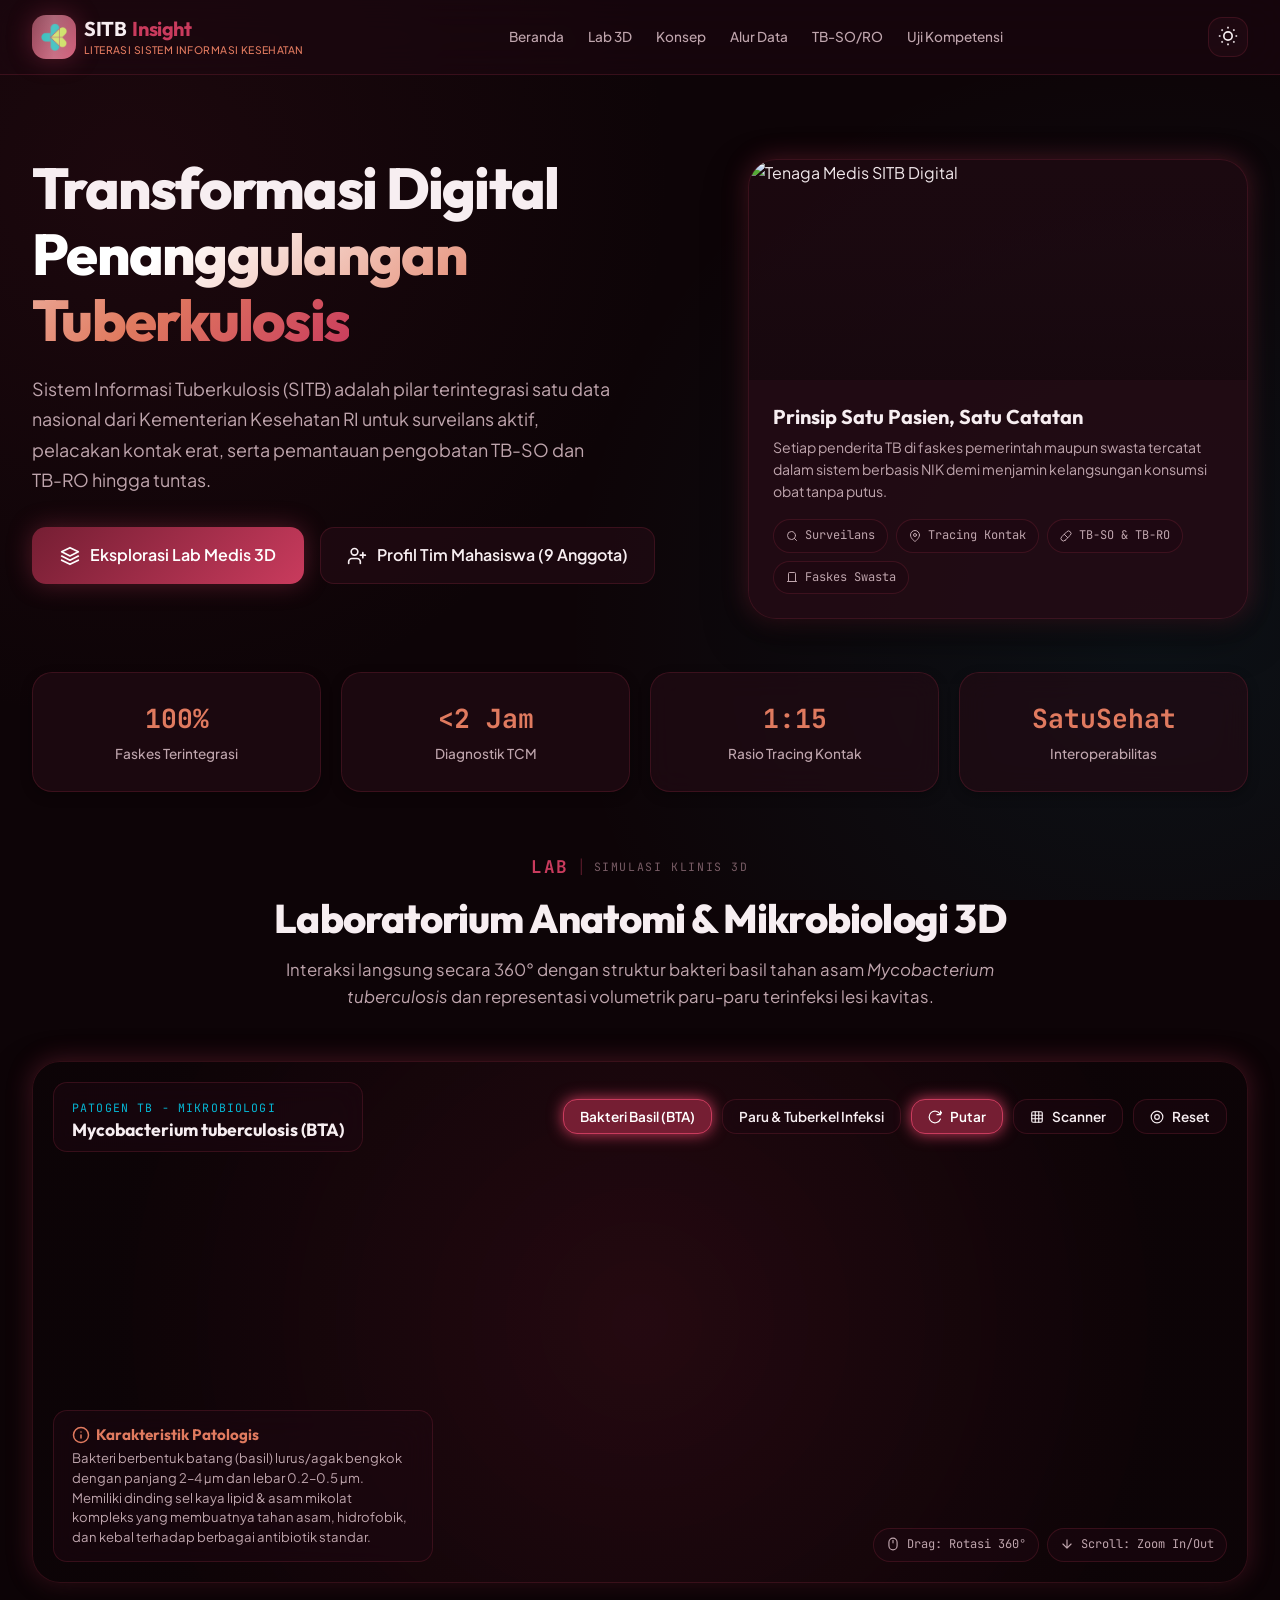
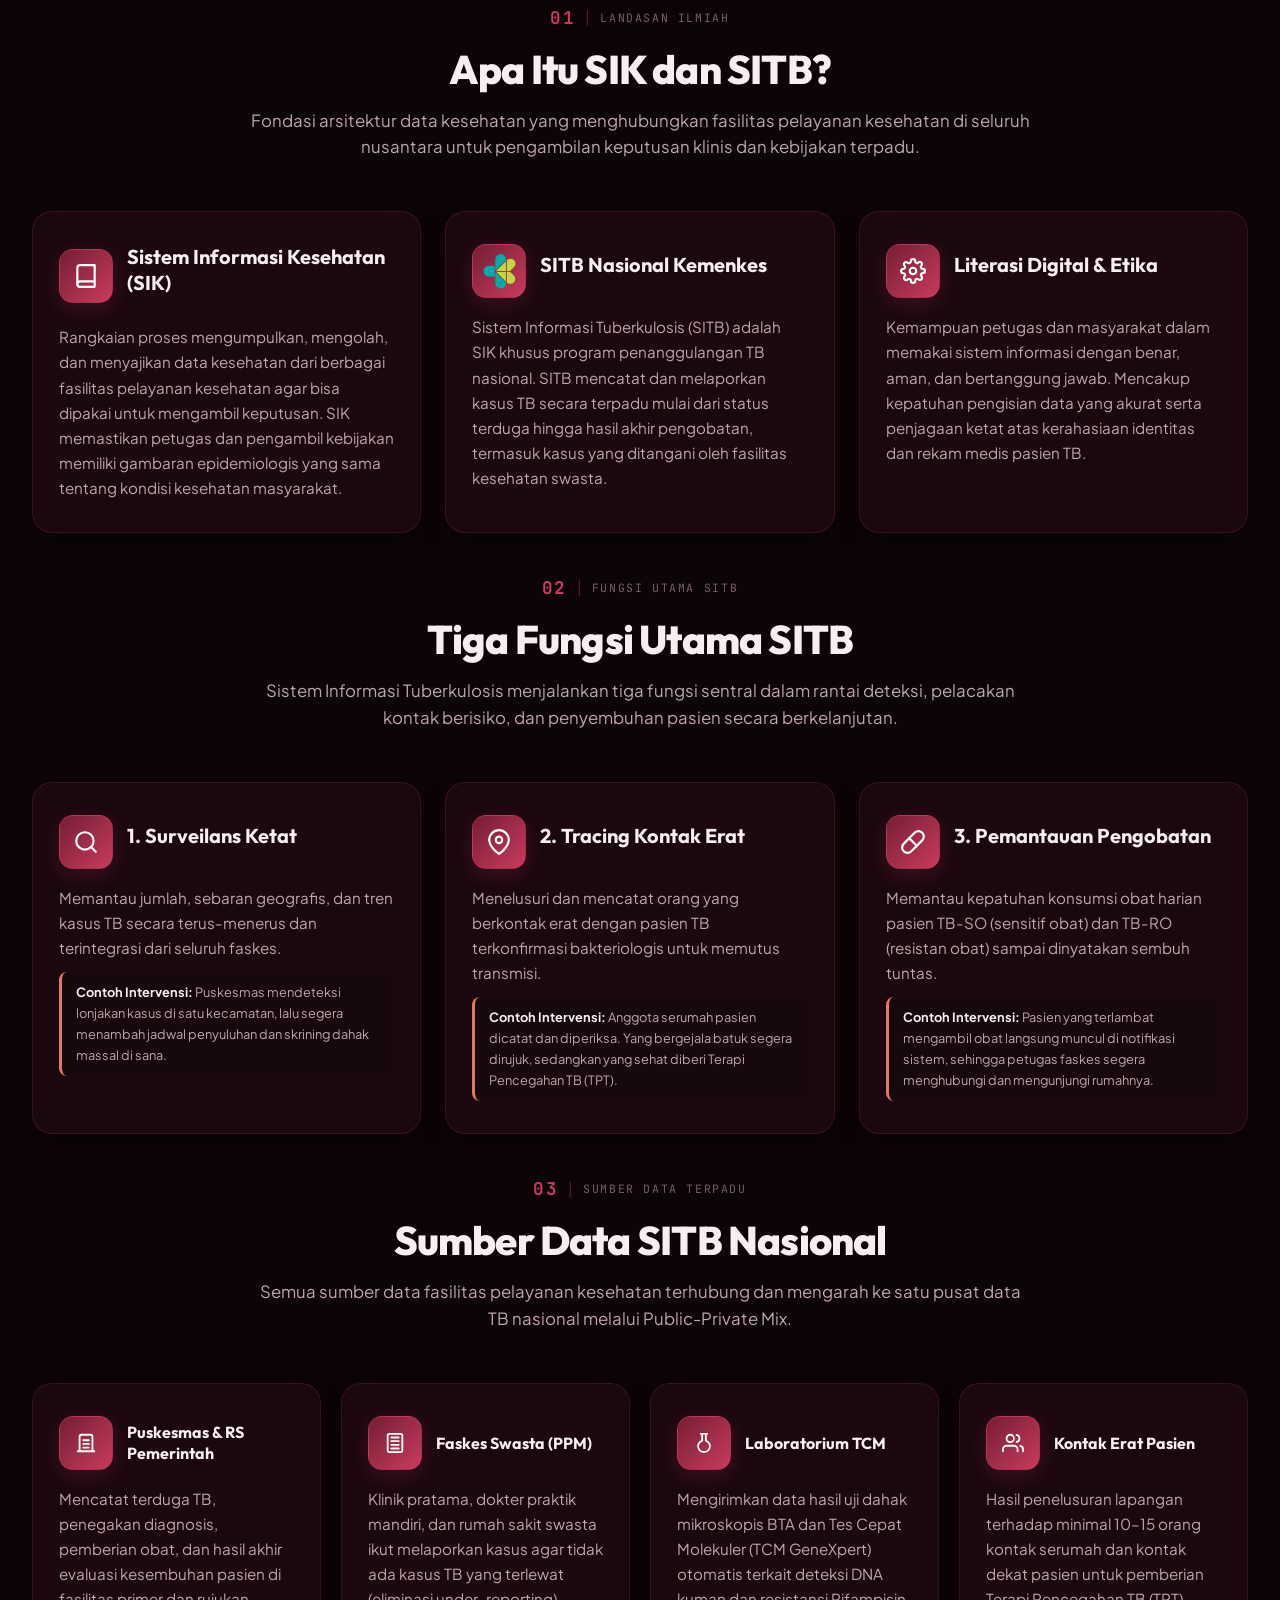
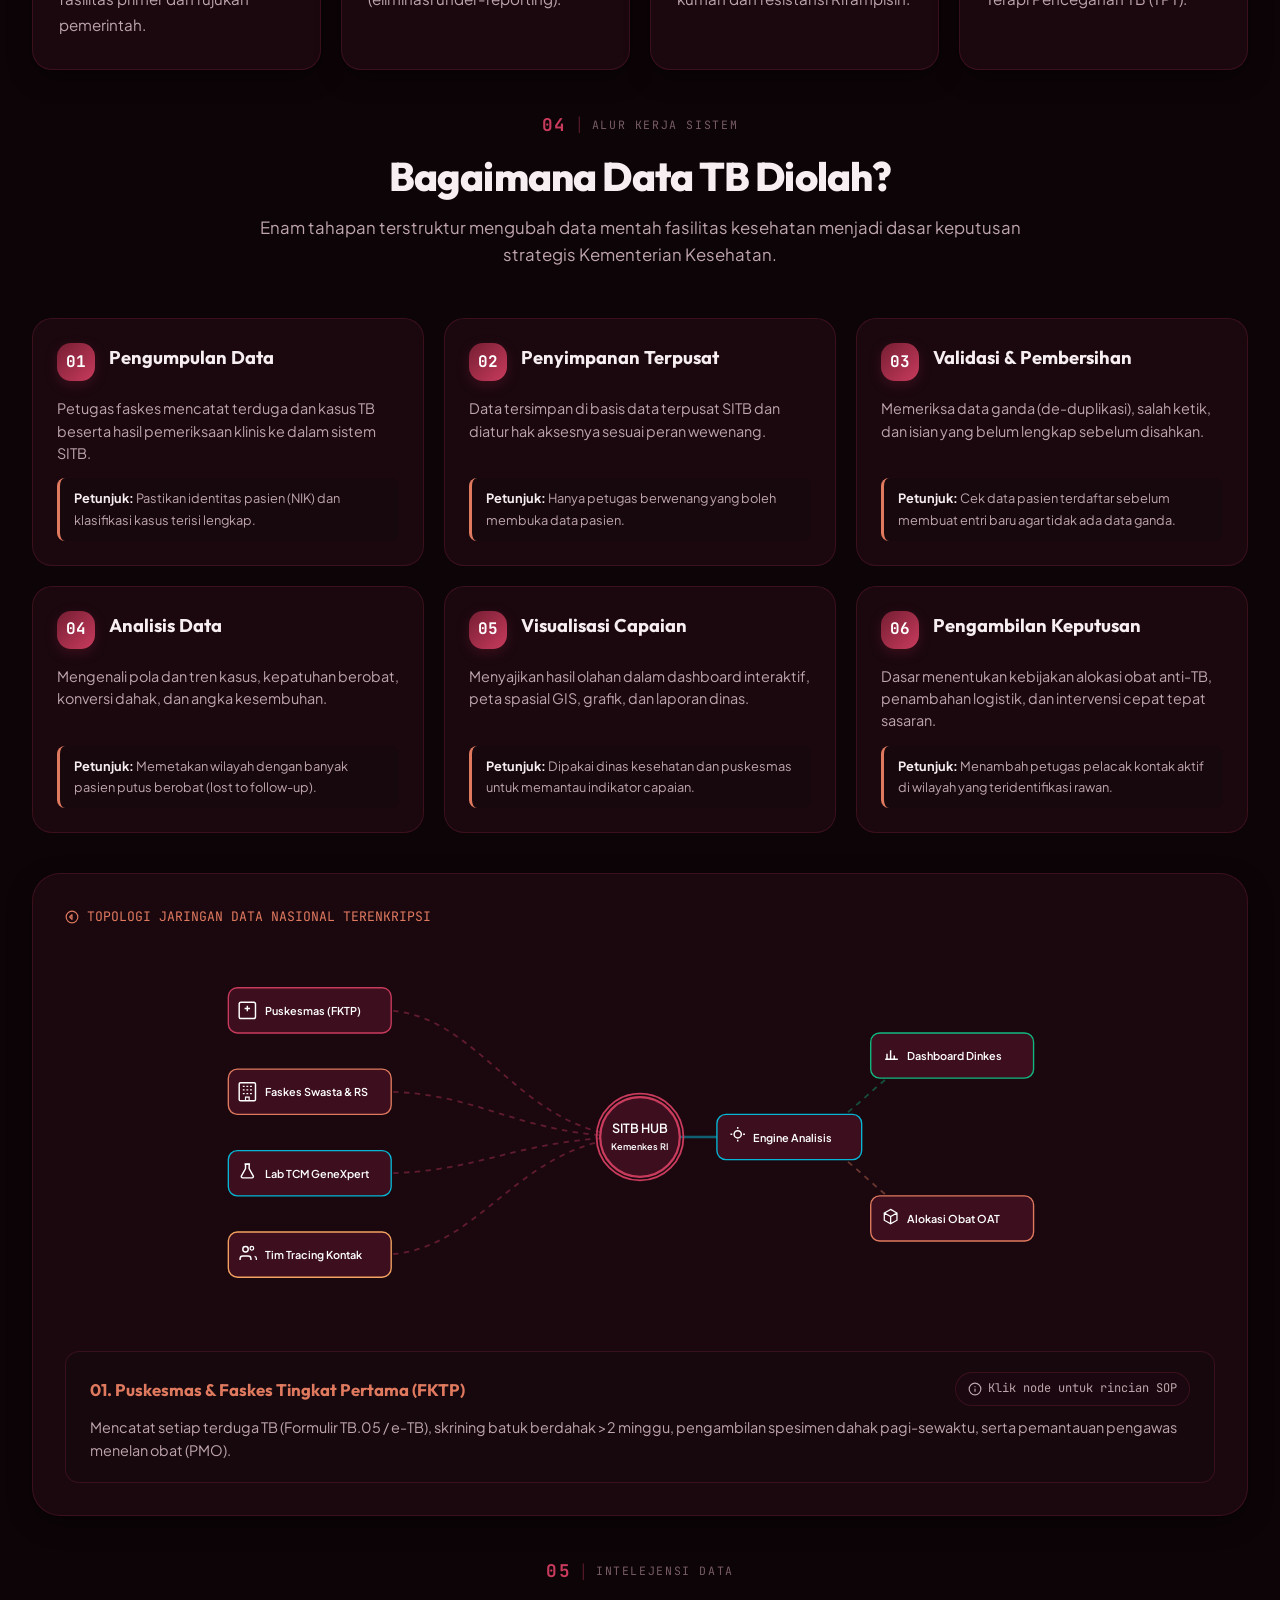
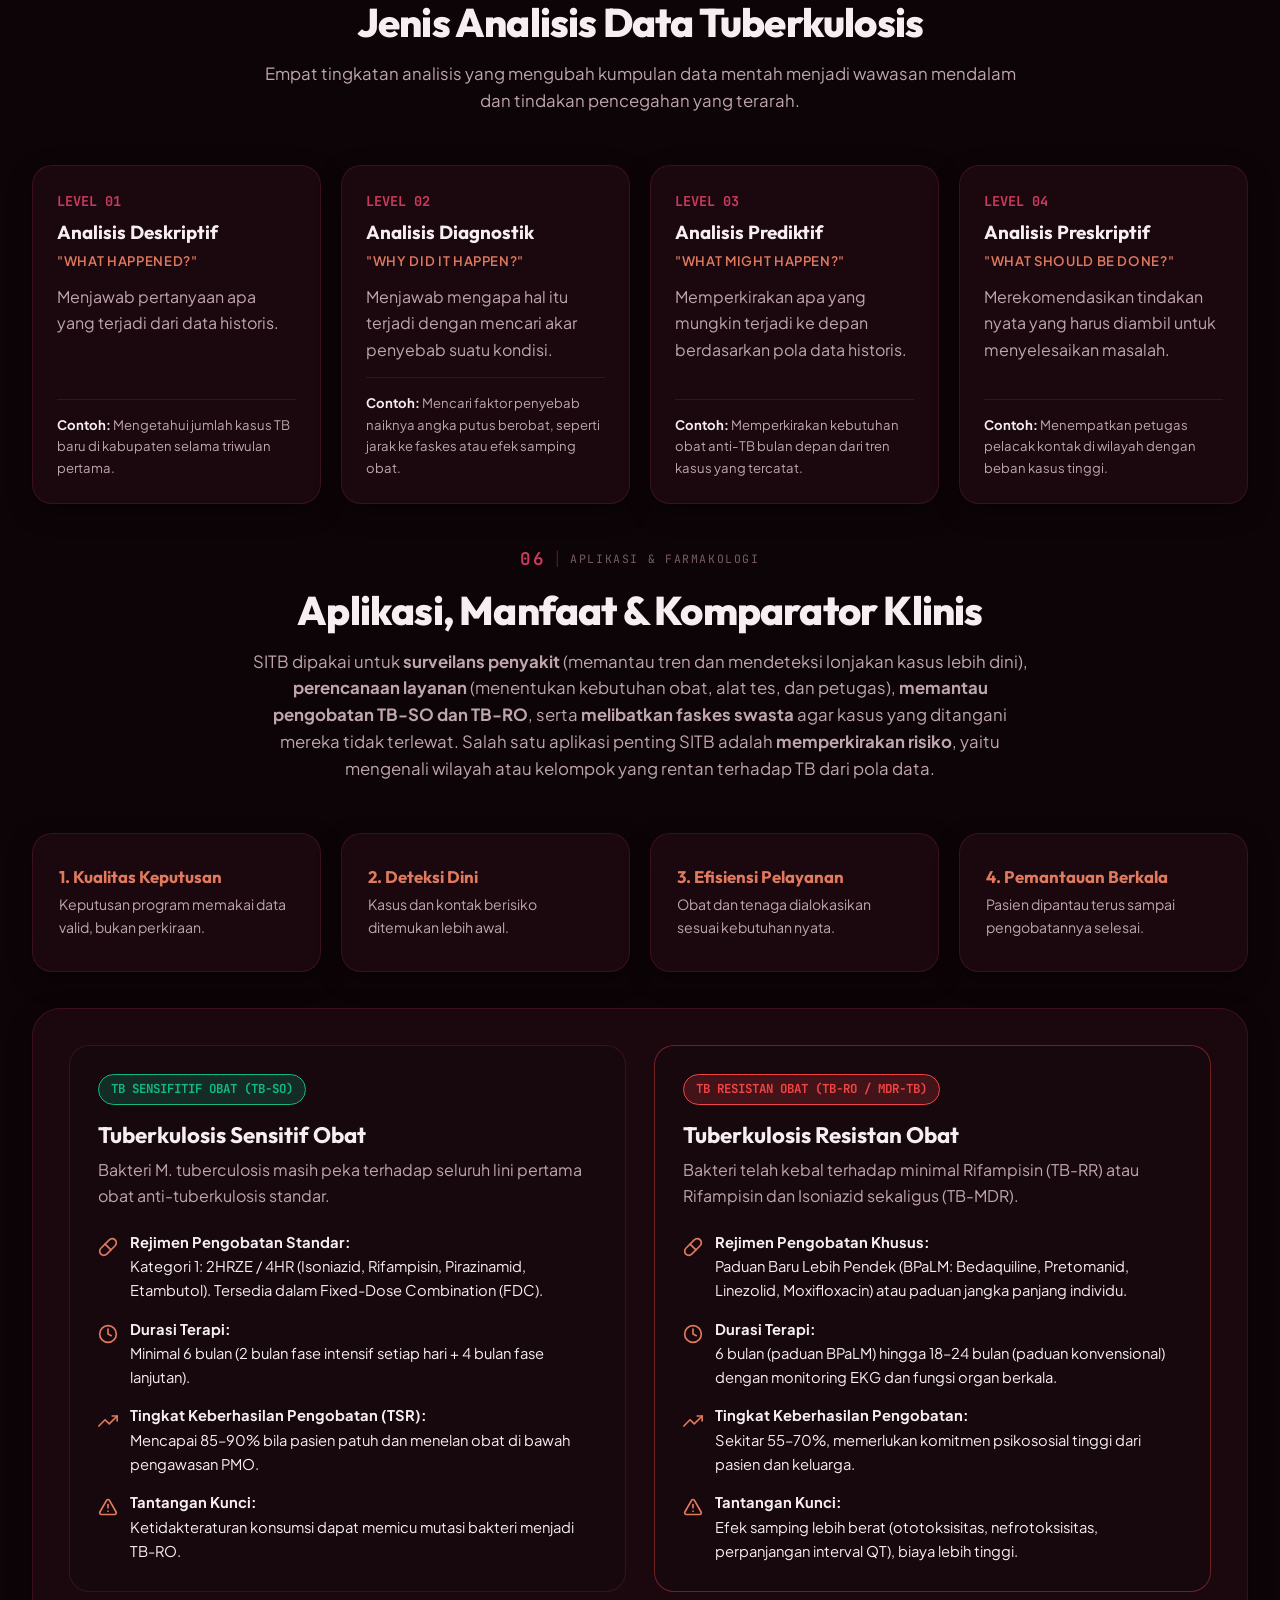
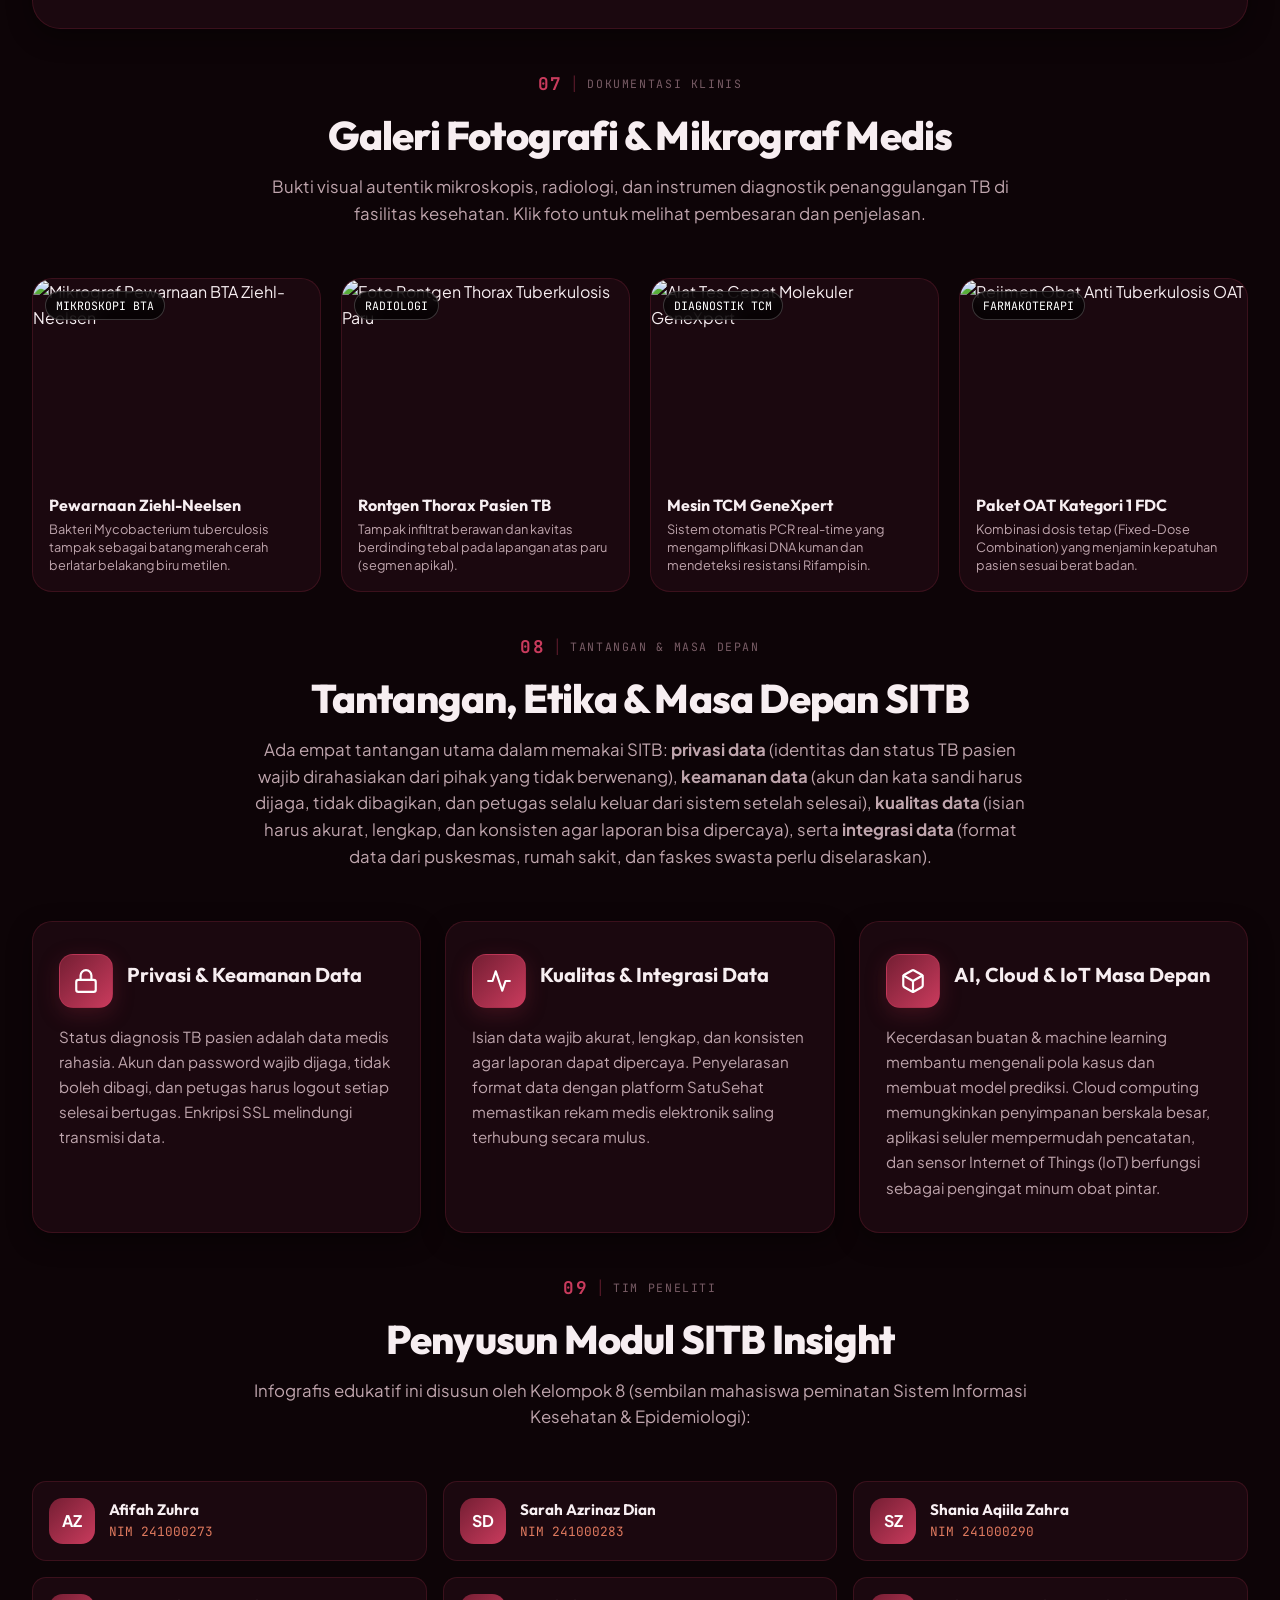
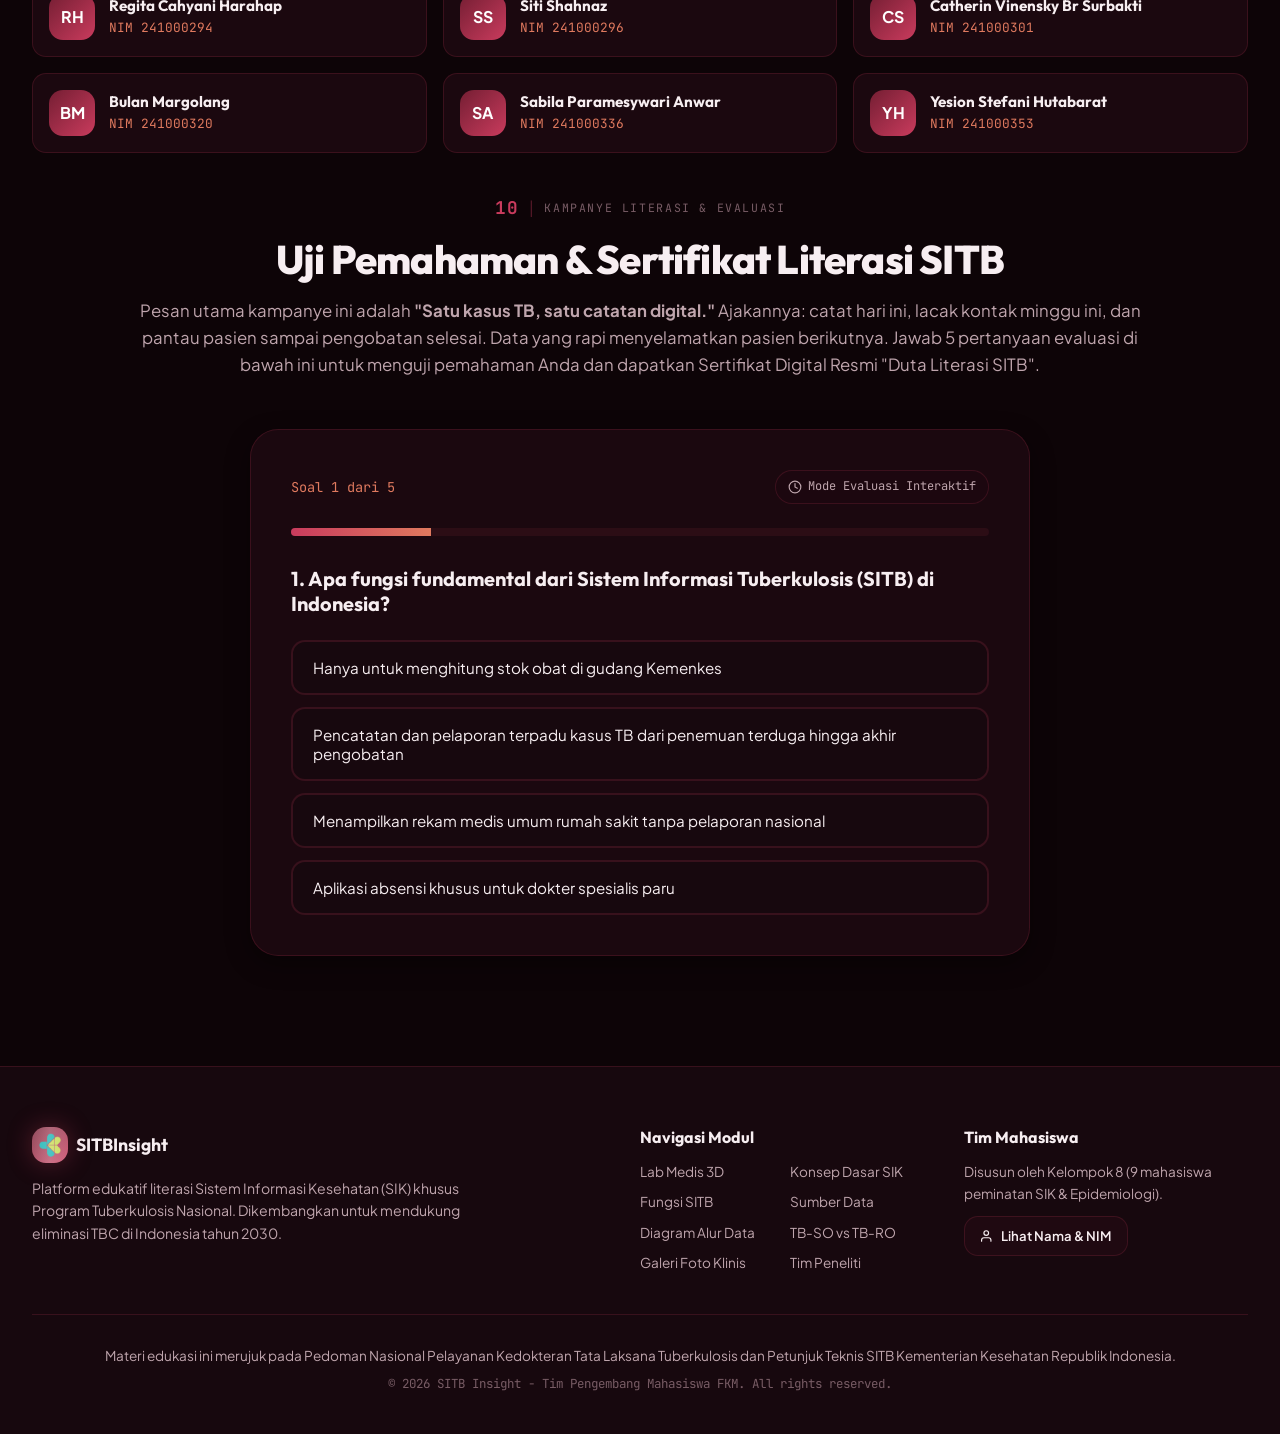
==== commit a9221ab0: "fix(layout): align SOP badge to right on desktop and remove redundant hero info icon" ====
--- a/index.html
+++ b/index.html
@@ -30,7 +30,7 @@
             style="width: 28px; height: 28px; object-fit: contain;">
         </div>
         <div class="brand-text">
-          <h1>SITB<span>Edu</span></h1>
+          <h1>SITB<span>Insight</span></h1>
           <p>LITERASI SISTEM INFORMASI KESEHATAN</p>
         </div>
       </div>
@@ -115,16 +115,7 @@
               <div class="hero-cover-overlay"></div>
             </div>
             <div class="hero-cover-body">
-              <h3 class="hero-cover-title">
-                <span>Prinsip Satu Pasien, Satu Catatan</span>
-                <span class="info-icon-inline" title="Standar Pelaporan Nasional Kemenkes">
-                  <svg class="svg-ic" width="12" height="12" viewBox="0 0 24 24">
-                    <circle cx="12" cy="12" r="10"></circle>
-                    <line x1="12" y1="16" x2="12" y2="12"></line>
-                    <line x1="12" y1="8" x2="12.01" y2="8"></line>
-                  </svg>
-                </span>
-              </h3>
+              <h3 class="hero-cover-title">Prinsip Satu Pasien, Satu Catatan</h3>
               <p style="font-size: 0.88rem; line-height: 1.55; margin-bottom: 16px;">
                 Setiap penderita TB di faskes pemerintah maupun swasta tercatat dalam sistem berbasis NIK demi menjamin
                 kelangsungan konsumsi obat tanpa putus.
@@ -756,17 +747,19 @@
 
         <!-- Node Inspection Details Panel -->
         <div class="flow-details-panel">
-          <div class="flow-badge-top">
-            <span class="tool-chip" style="display: inline-flex; align-items: center; gap: 6px;">
-              <svg class="svg-ic" width="14" height="14" viewBox="0 0 24 24">
-                <circle cx="12" cy="12" r="10"></circle>
-                <line x1="12" y1="16" x2="12" y2="12"></line>
-                <line x1="12" y1="8" x2="12.01" y2="8"></line>
-              </svg>
-              Klik node untuk rincian SOP
-            </span>
-          </div>
-          <h4 id="flow-info-title">01. Puskesmas &amp; Faskes Tingkat Pertama (FKTP)</h4>
+          <div class="flow-details-header">
+            <h4 id="flow-info-title">01. Puskesmas &amp; Faskes Tingkat Pertama (FKTP)</h4>
+            <div class="flow-badge-top">
+              <span class="tool-chip" style="display: inline-flex; align-items: center; gap: 6px;">
+                <svg class="svg-ic" width="14" height="14" viewBox="0 0 24 24">
+                  <circle cx="12" cy="12" r="10"></circle>
+                  <line x1="12" y1="16" x2="12" y2="12"></line>
+                  <line x1="12" y1="8" x2="12.01" y2="8"></line>
+                </svg>
+                Klik node untuk rincian SOP
+              </span>
+            </div>
+          </div>
           <p id="flow-info-desc">
             Mencatat setiap terduga TB (Formulir TB.05 / e-TB), skrining batuk berdahak >2 minggu, pengambilan spesimen
             dahak pagi-sewaktu, serta pemantauan pengawas menelan obat (PMO).
@@ -1323,7 +1316,7 @@
                 style="width: 24px; height: 24px; object-fit: contain;">
             </div>
             <div class="brand-text">
-              <h2 style="font-size: 1.1rem;">SITB<span>Edu</span></h2>
+              <h2 style="font-size: 1.1rem;">SITB<span>Insight</span></h2>
             </div>
           </div>
           <p style="font-size: 0.88rem; line-height: 1.6; max-width: 440px;">
--- a/assets/css/style.css
+++ b/assets/css/style.css
@@ -899,15 +899,26 @@
   gap: 8px;
 }
 
-.flow-details-panel .flow-badge-top {
+.flow-details-header {
+  display: flex;
+  justify-content: space-between;
+  align-items: center;
+  width: 100%;
+  gap: 16px;
   margin-bottom: 2px;
 }
 
-.flow-details-panel h4 {
+.flow-details-header h4 {
   color: var(--rose-accent);
   font-size: 1.05rem;
   line-height: 1.4;
-  width: 100%;
+  margin-bottom: 0;
+  flex: 1;
+}
+
+.flow-details-header .flow-badge-top {
+  flex-shrink: 0;
+  margin-bottom: 0;
 }
 
 .flow-details-panel p {
@@ -1913,7 +1924,14 @@
     gap: 6px;
   }
 
-  .flow-details-panel h4 {
+  .flow-details-header {
+    flex-direction: column-reverse;
+    align-items: flex-start;
+    gap: 6px;
+    margin-bottom: 2px;
+  }
+
+  .flow-details-header h4 {
     font-size: 0.98rem;
   }
 
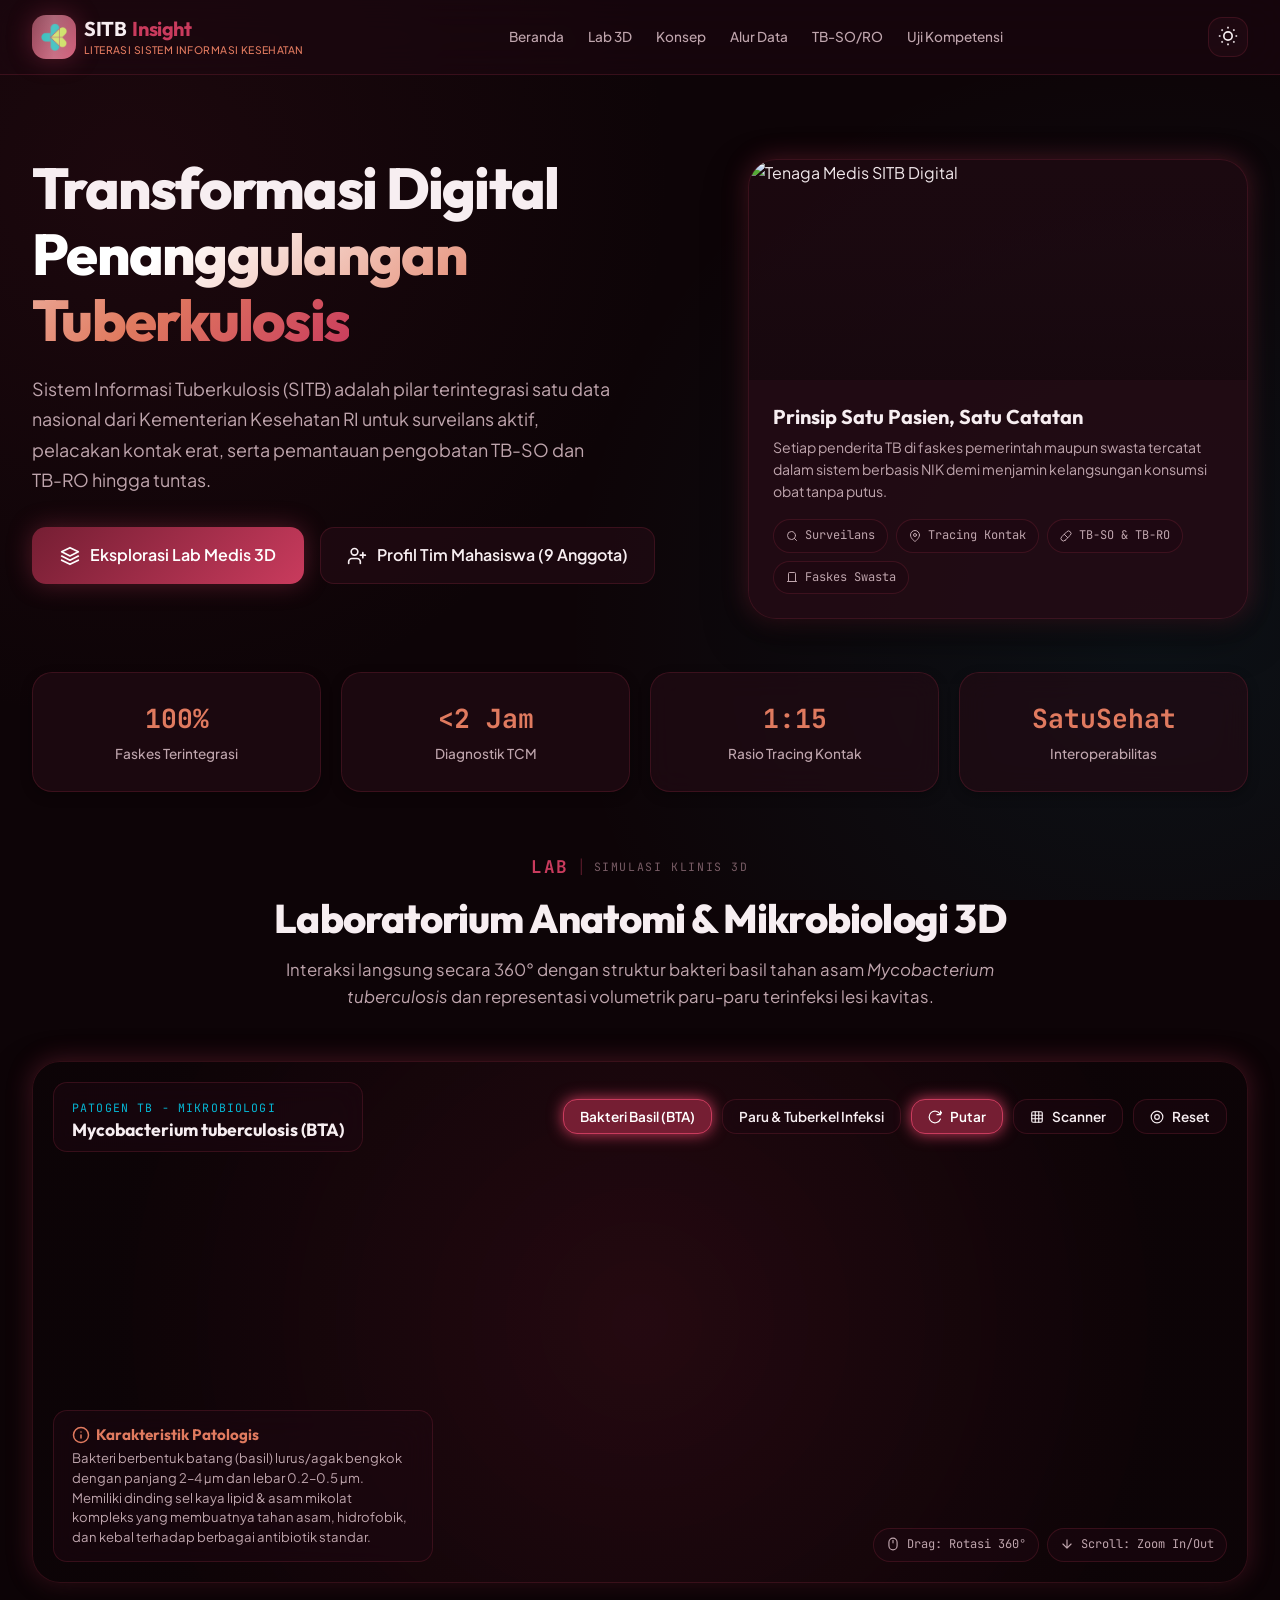
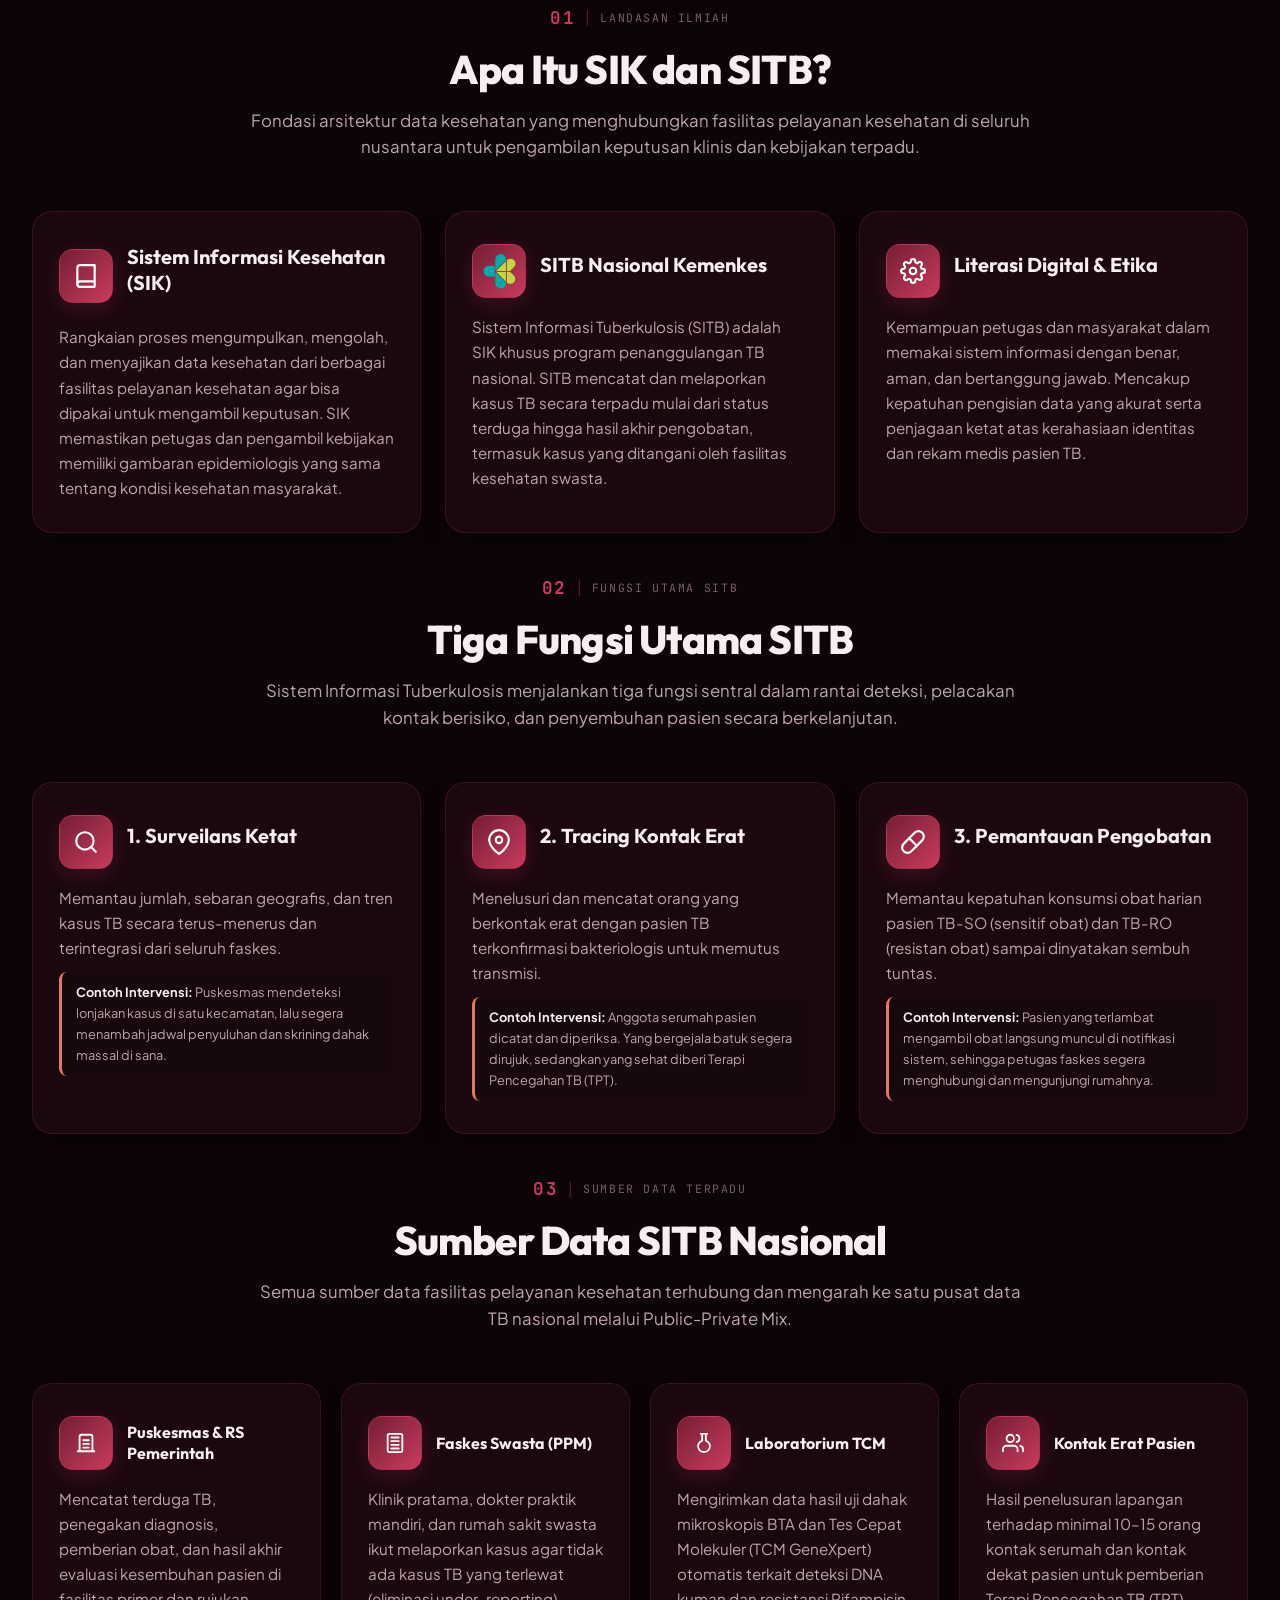
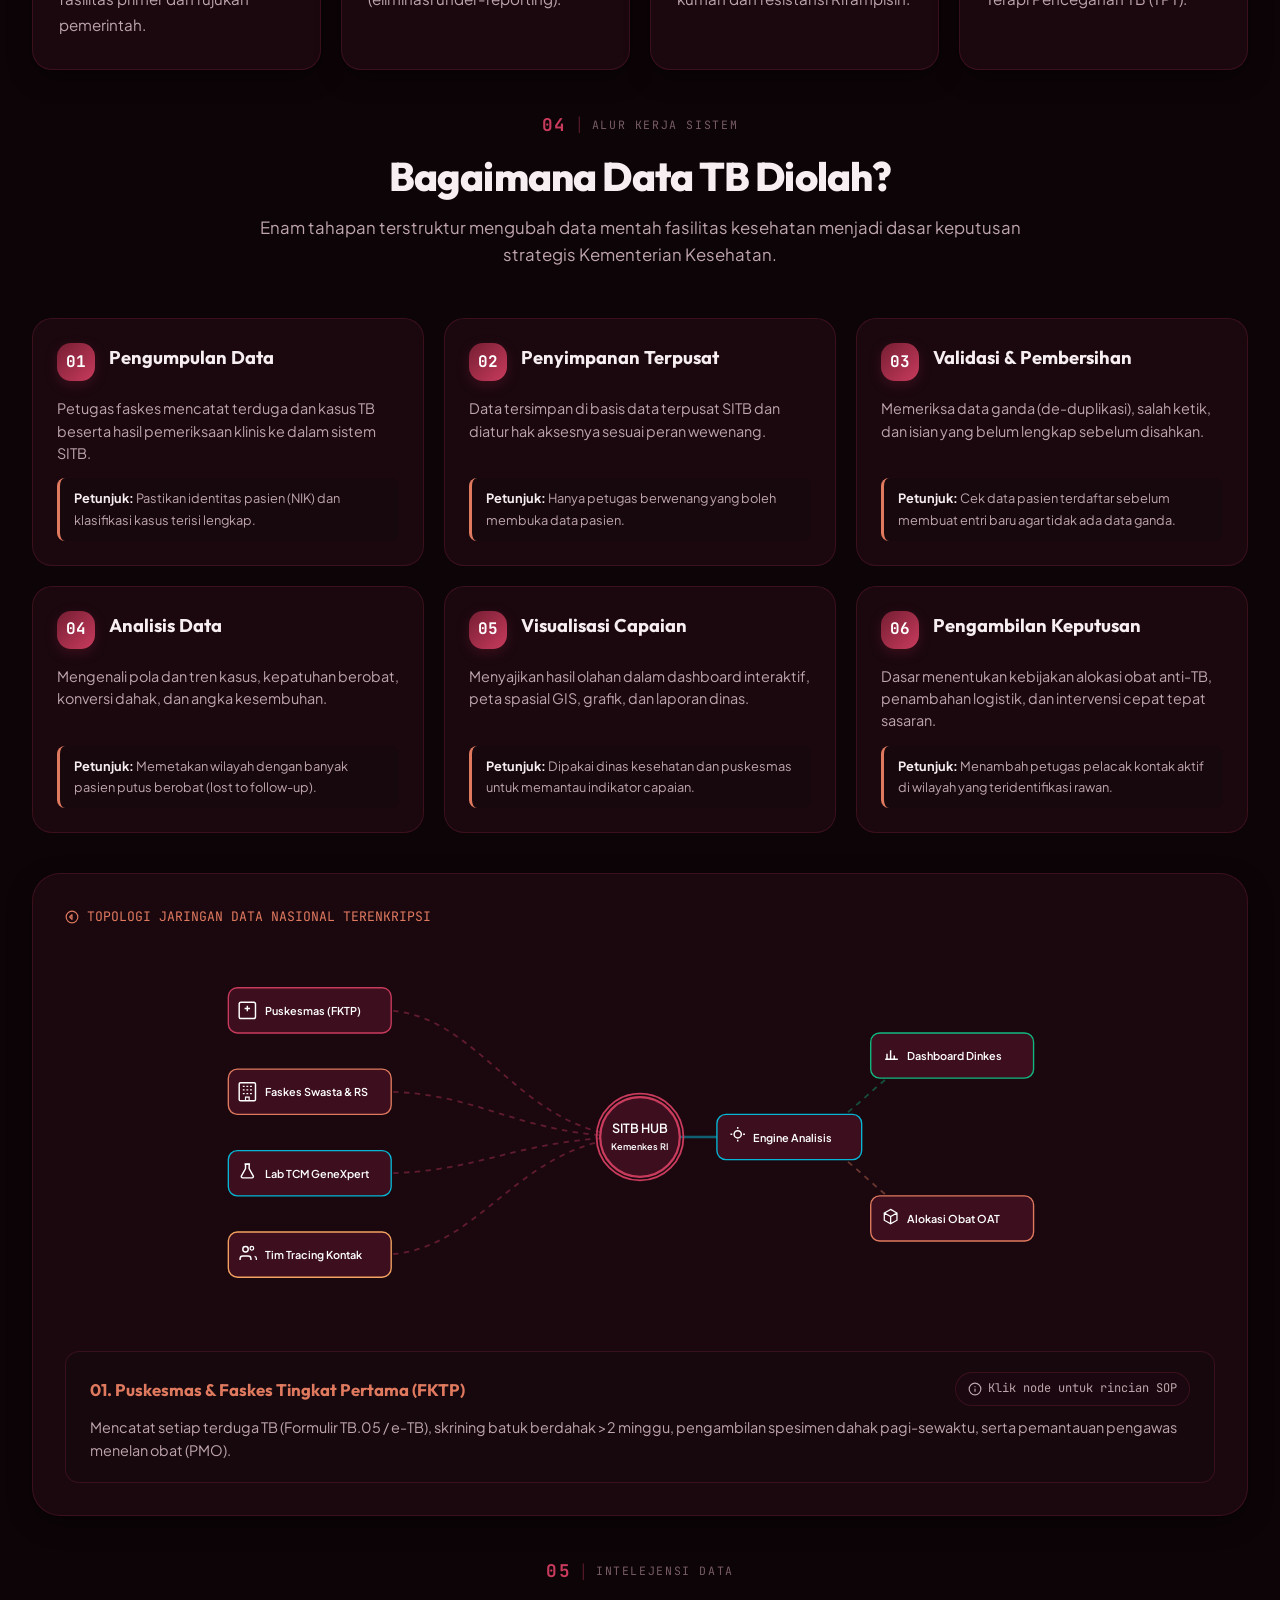
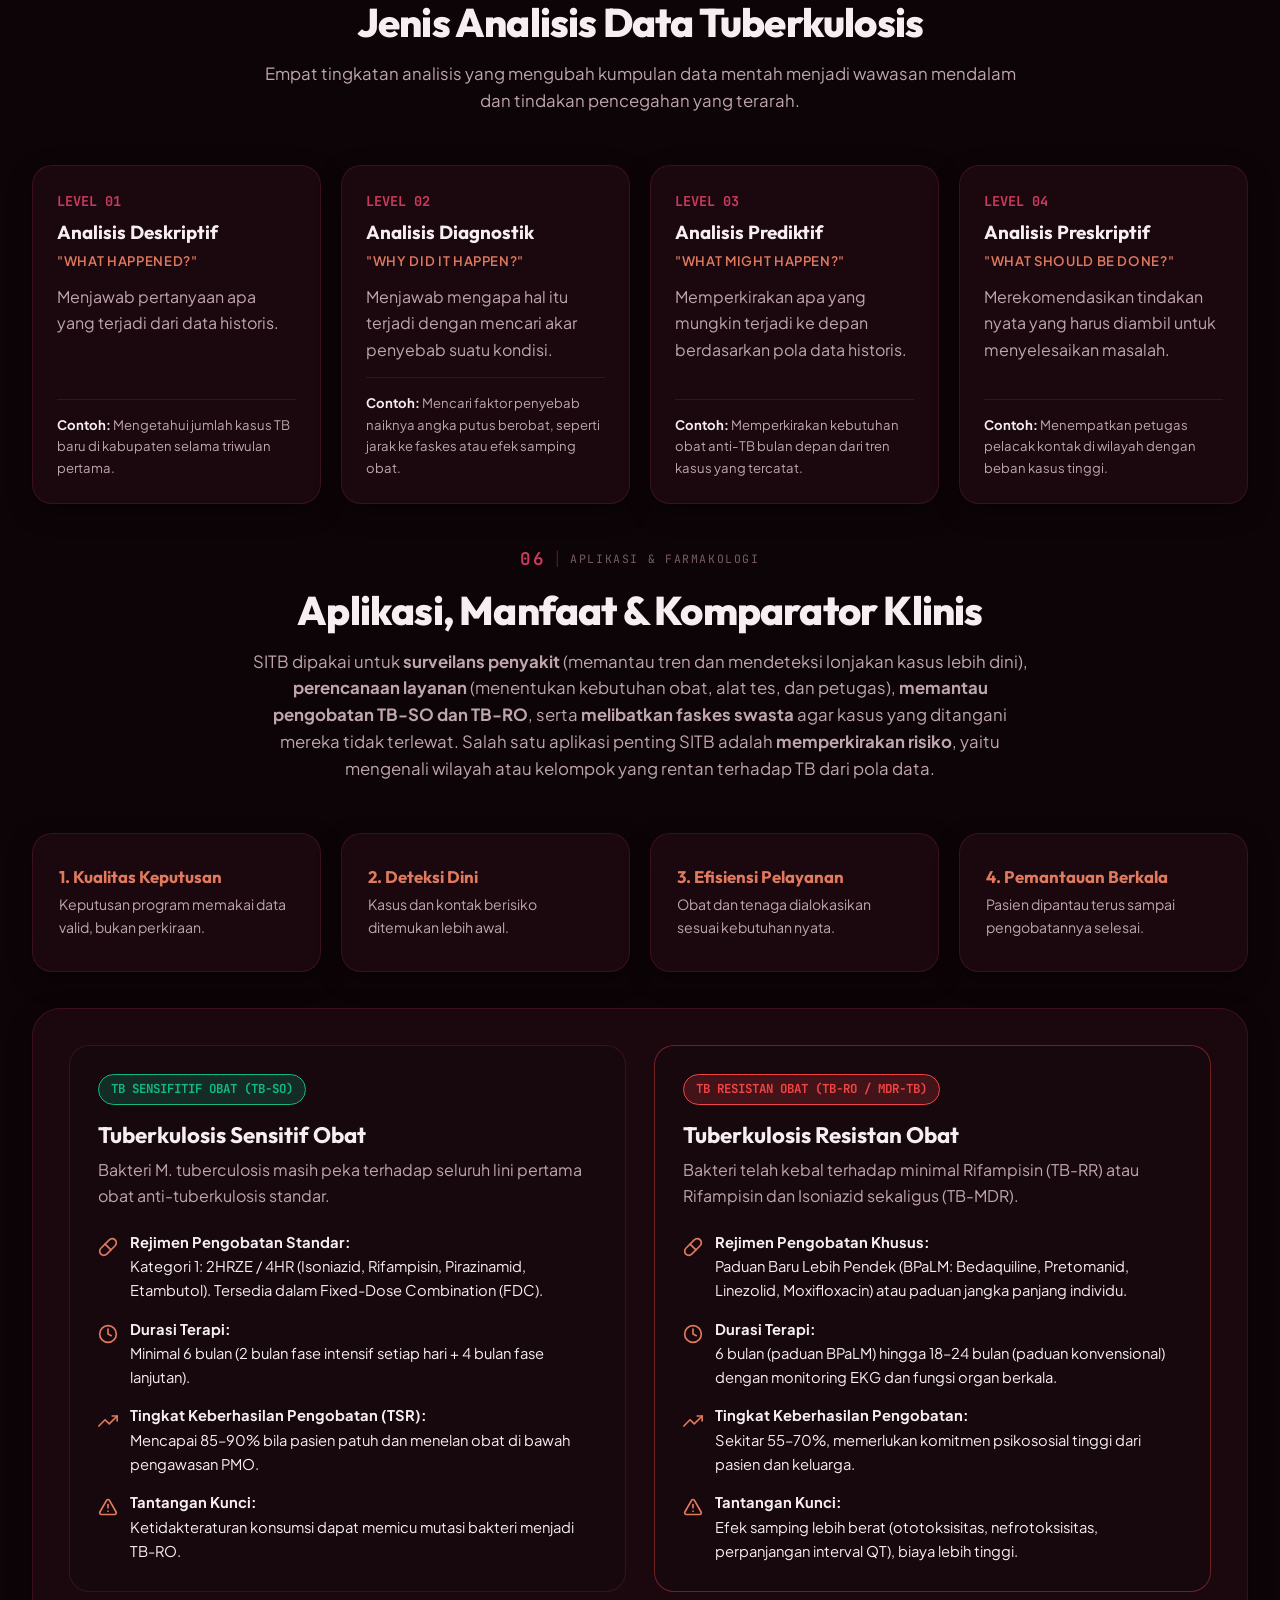
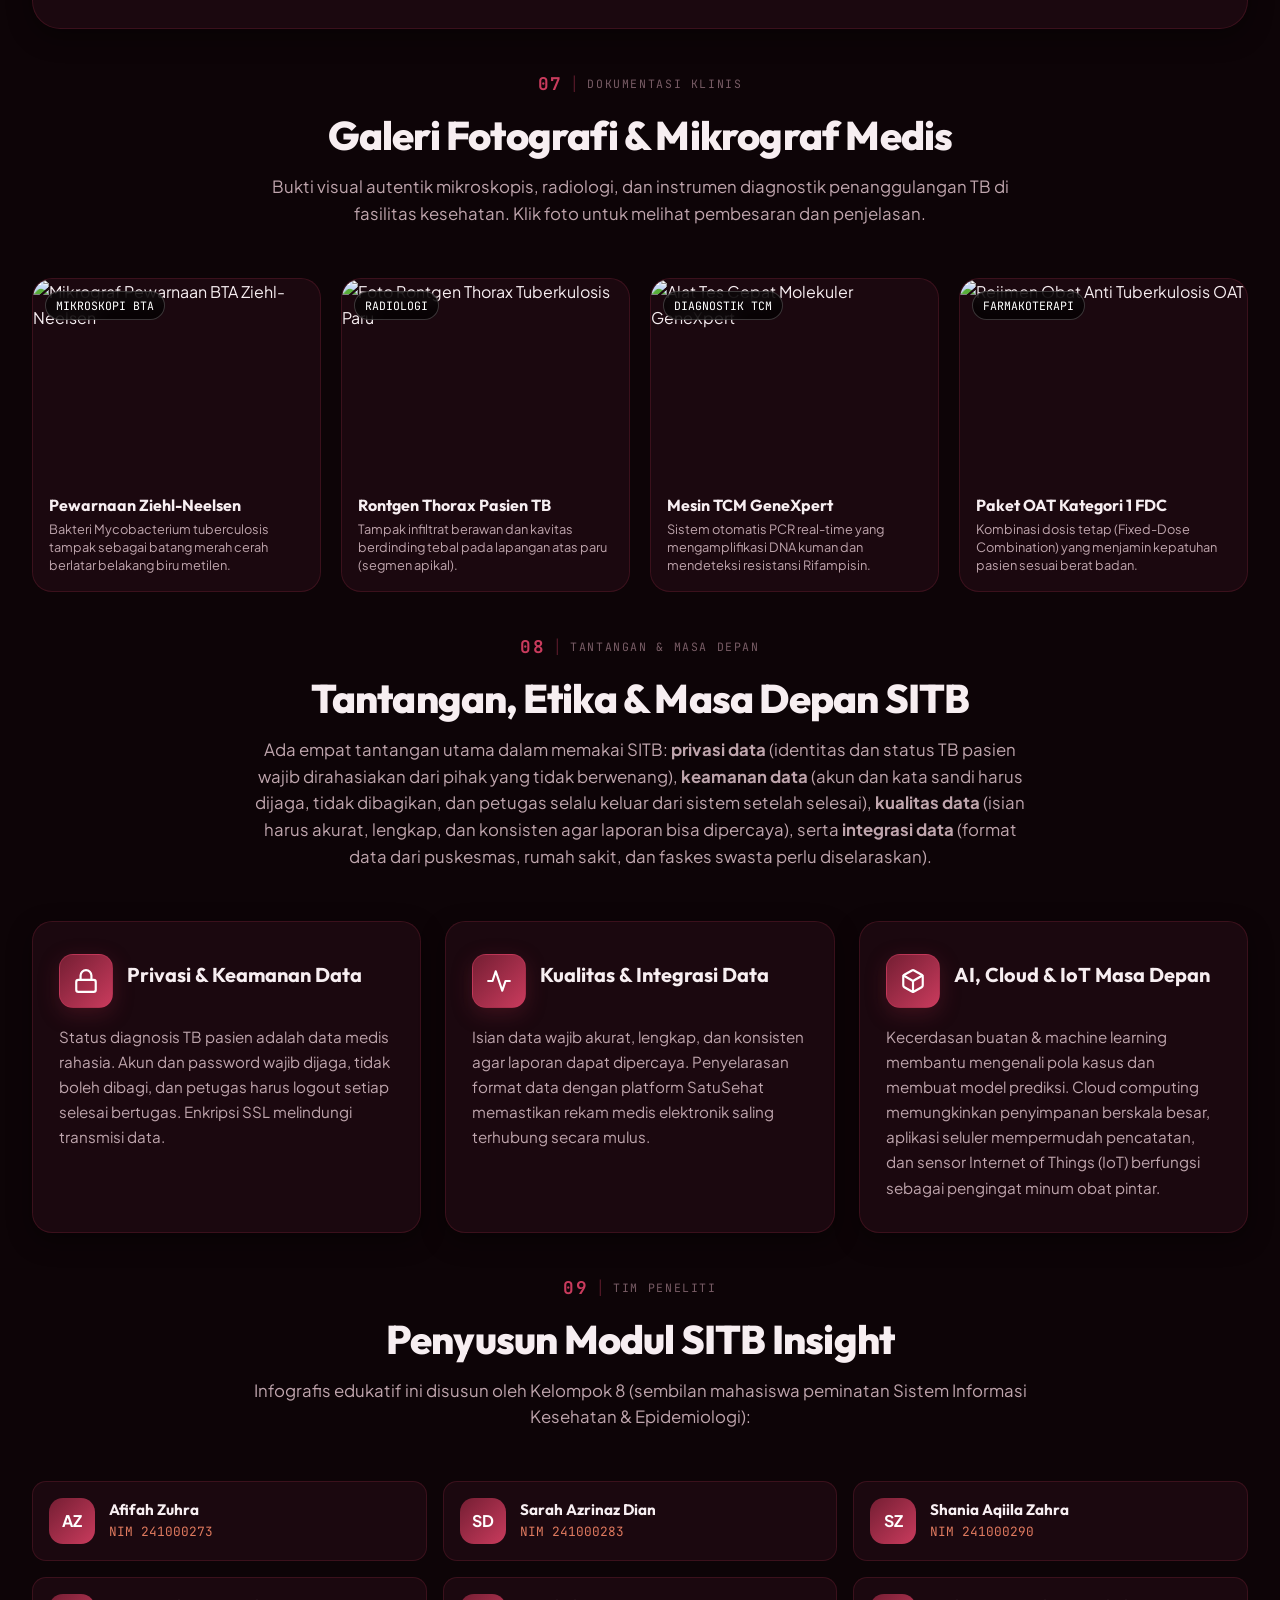
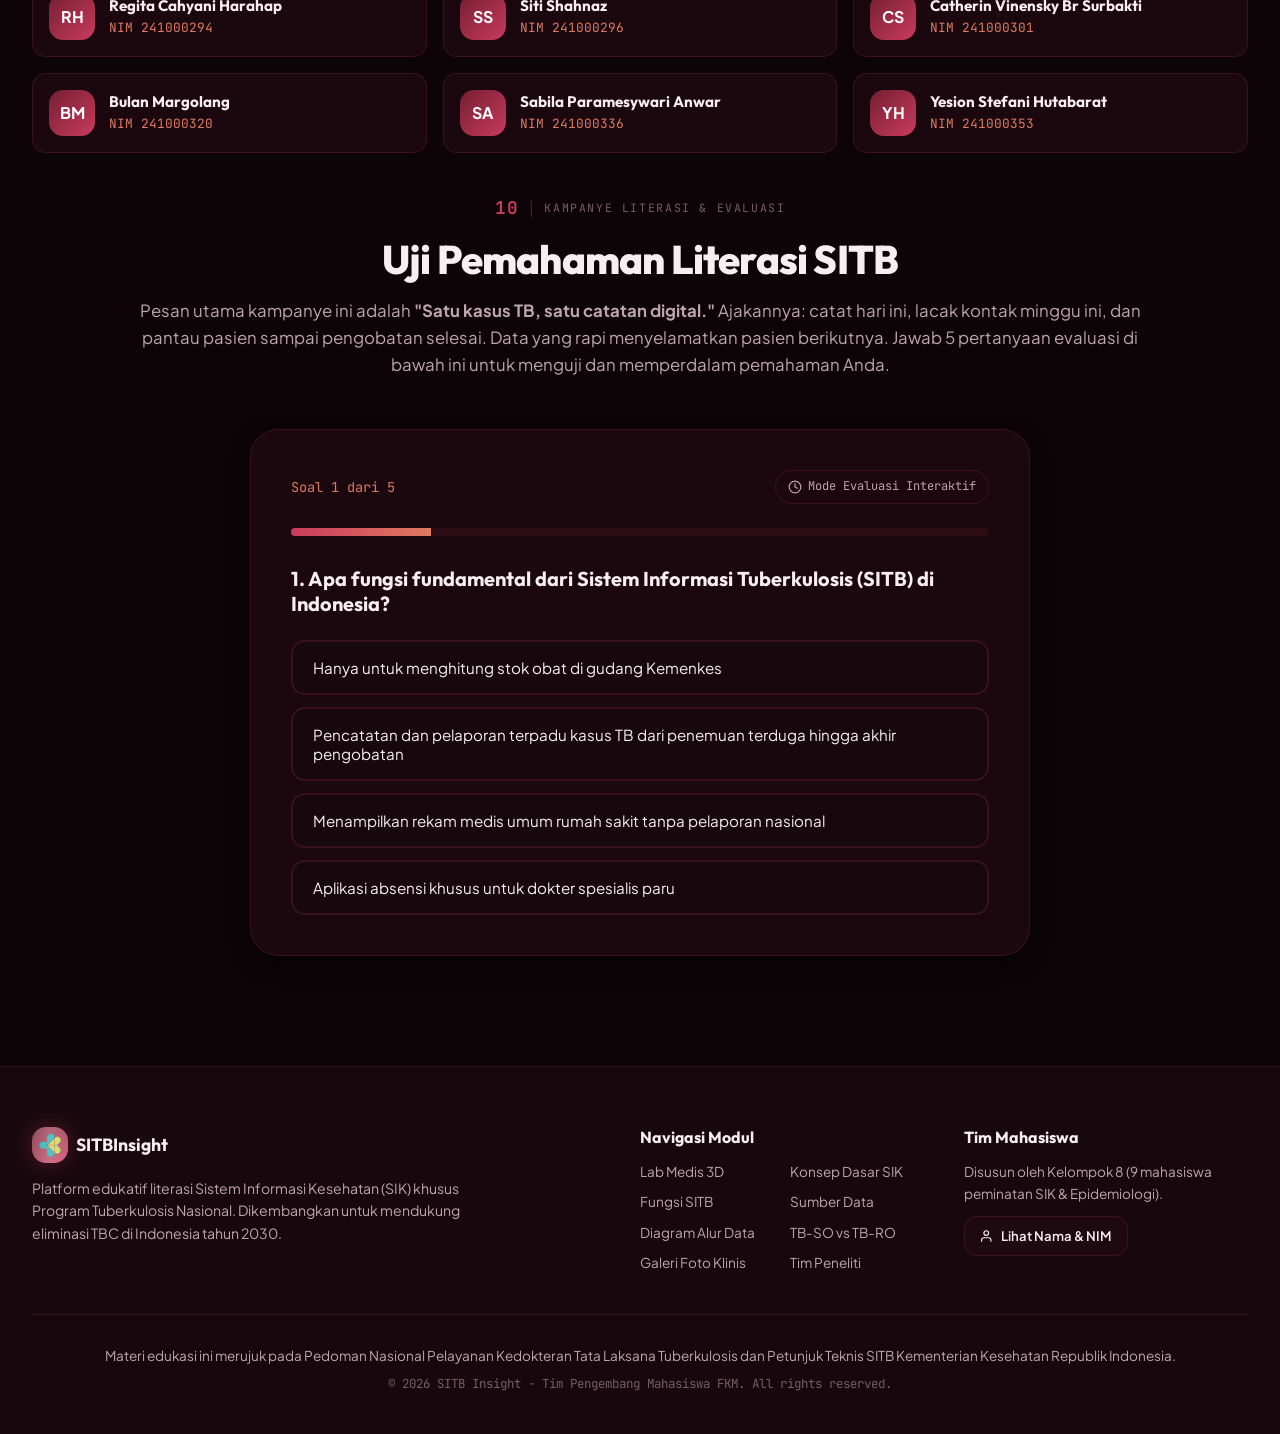
==== commit 970205b3: "refactor(quiz): remove name input and certificate download, focus on score and retry button" ====
--- a/index.html
+++ b/index.html
@@ -1262,7 +1262,7 @@
     </div>
   </section>
 
-  <!-- Bagian 10: Uji Pemahaman Gamifikasi & Sertifikat Digital (Judul Lebar 1 Baris) -->
+  <!-- Bagian 10: Uji Pemahaman Gamifikasi Literasi SITB -->
   <section class="content-section quiz-section" id="kuis">
     <div class="container">
       <div class="section-header section-header-wide">
@@ -1271,12 +1271,11 @@
           <span class="section-label-sep">|</span>
           <span class="section-label-text">KAMPANYE LITERASI &amp; EVALUASI</span>
         </div>
-        <h2 class="section-title">Uji Pemahaman &amp; Sertifikat Literasi SITB</h2>
+        <h2 class="section-title">Uji Pemahaman Literasi SITB</h2>
         <p class="section-subtitle">
           Pesan utama kampanye ini adalah <strong>"Satu kasus TB, satu catatan digital."</strong> Ajakannya: catat hari
           ini, lacak kontak minggu ini, dan pantau pasien sampai pengobatan selesai. Data yang rapi menyelamatkan pasien
-          berikutnya. Jawab 5 pertanyaan evaluasi di bawah ini untuk menguji pemahaman Anda dan dapatkan Sertifikat
-          Digital Resmi "Duta Literasi SITB".
+          berikutnya. Jawab 5 pertanyaan evaluasi di bawah ini untuk menguji dan memperdalam pemahaman Anda.
         </p>
       </div>
 
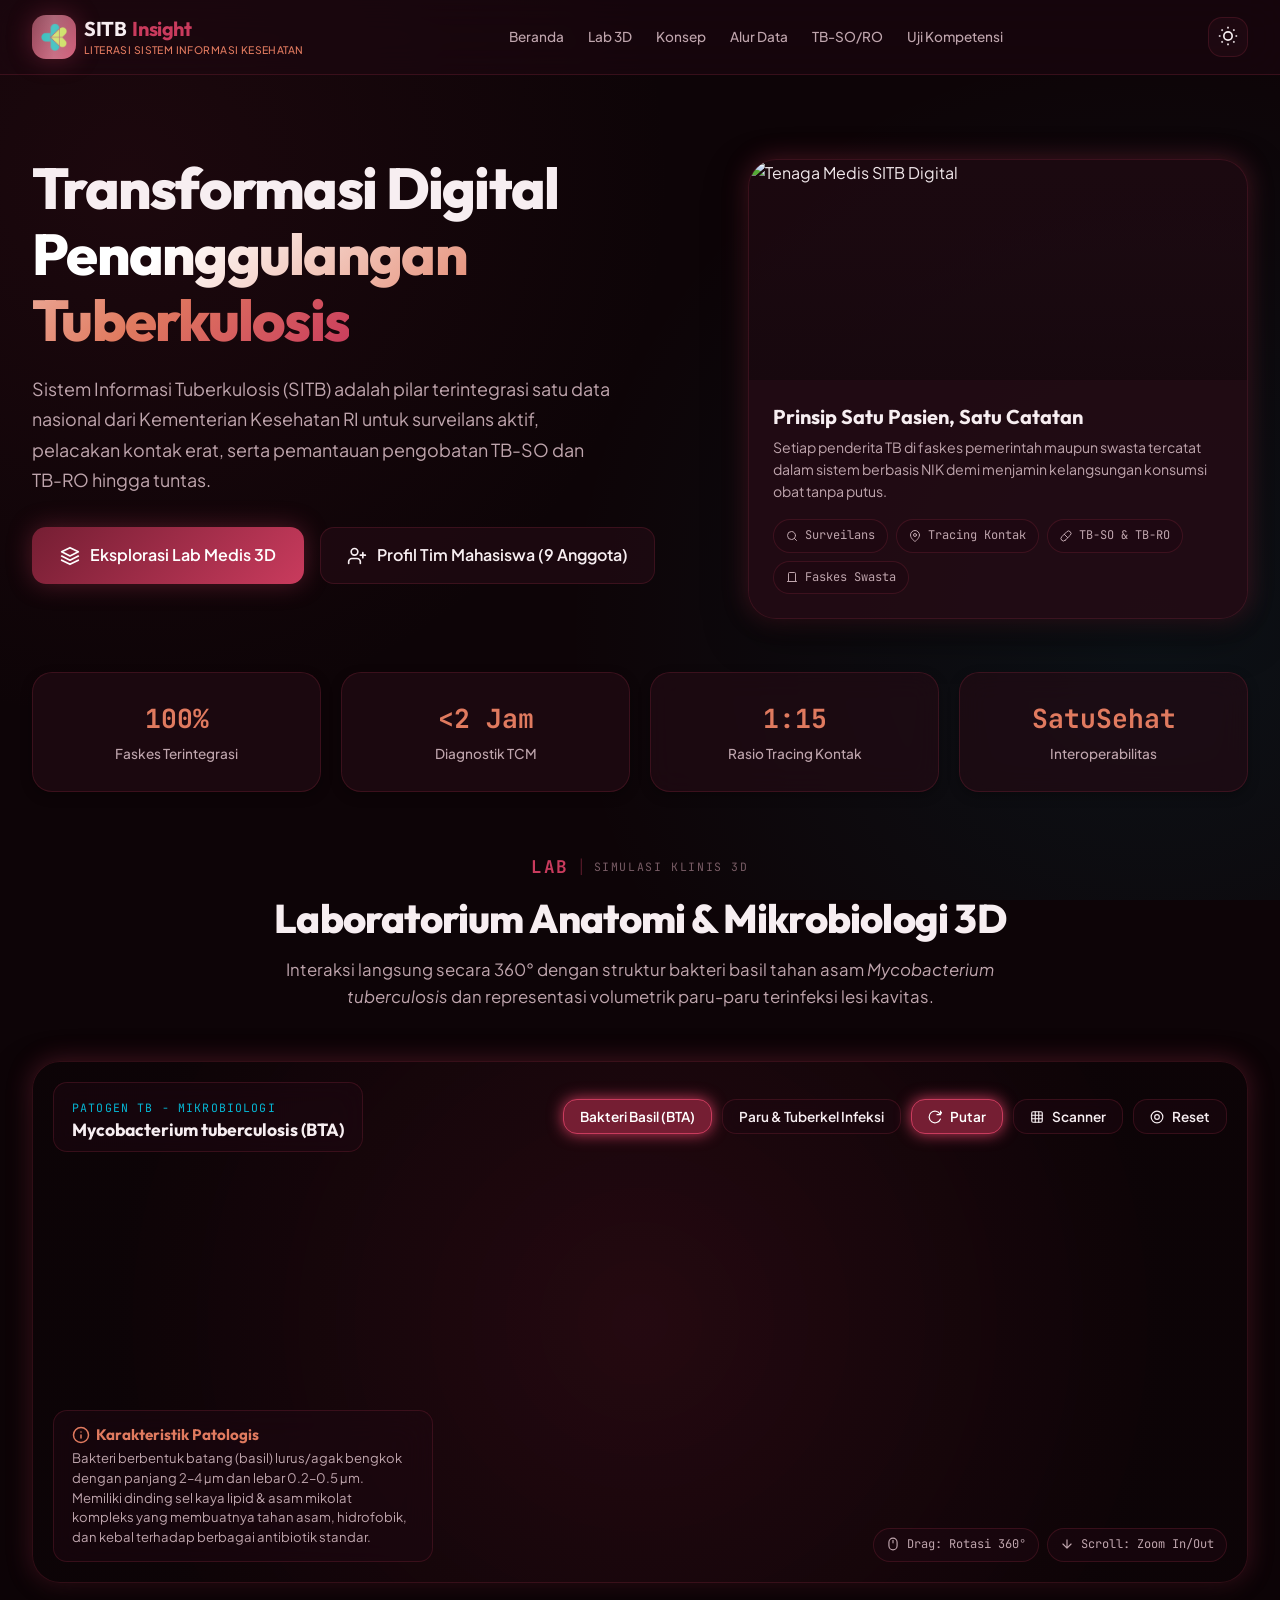
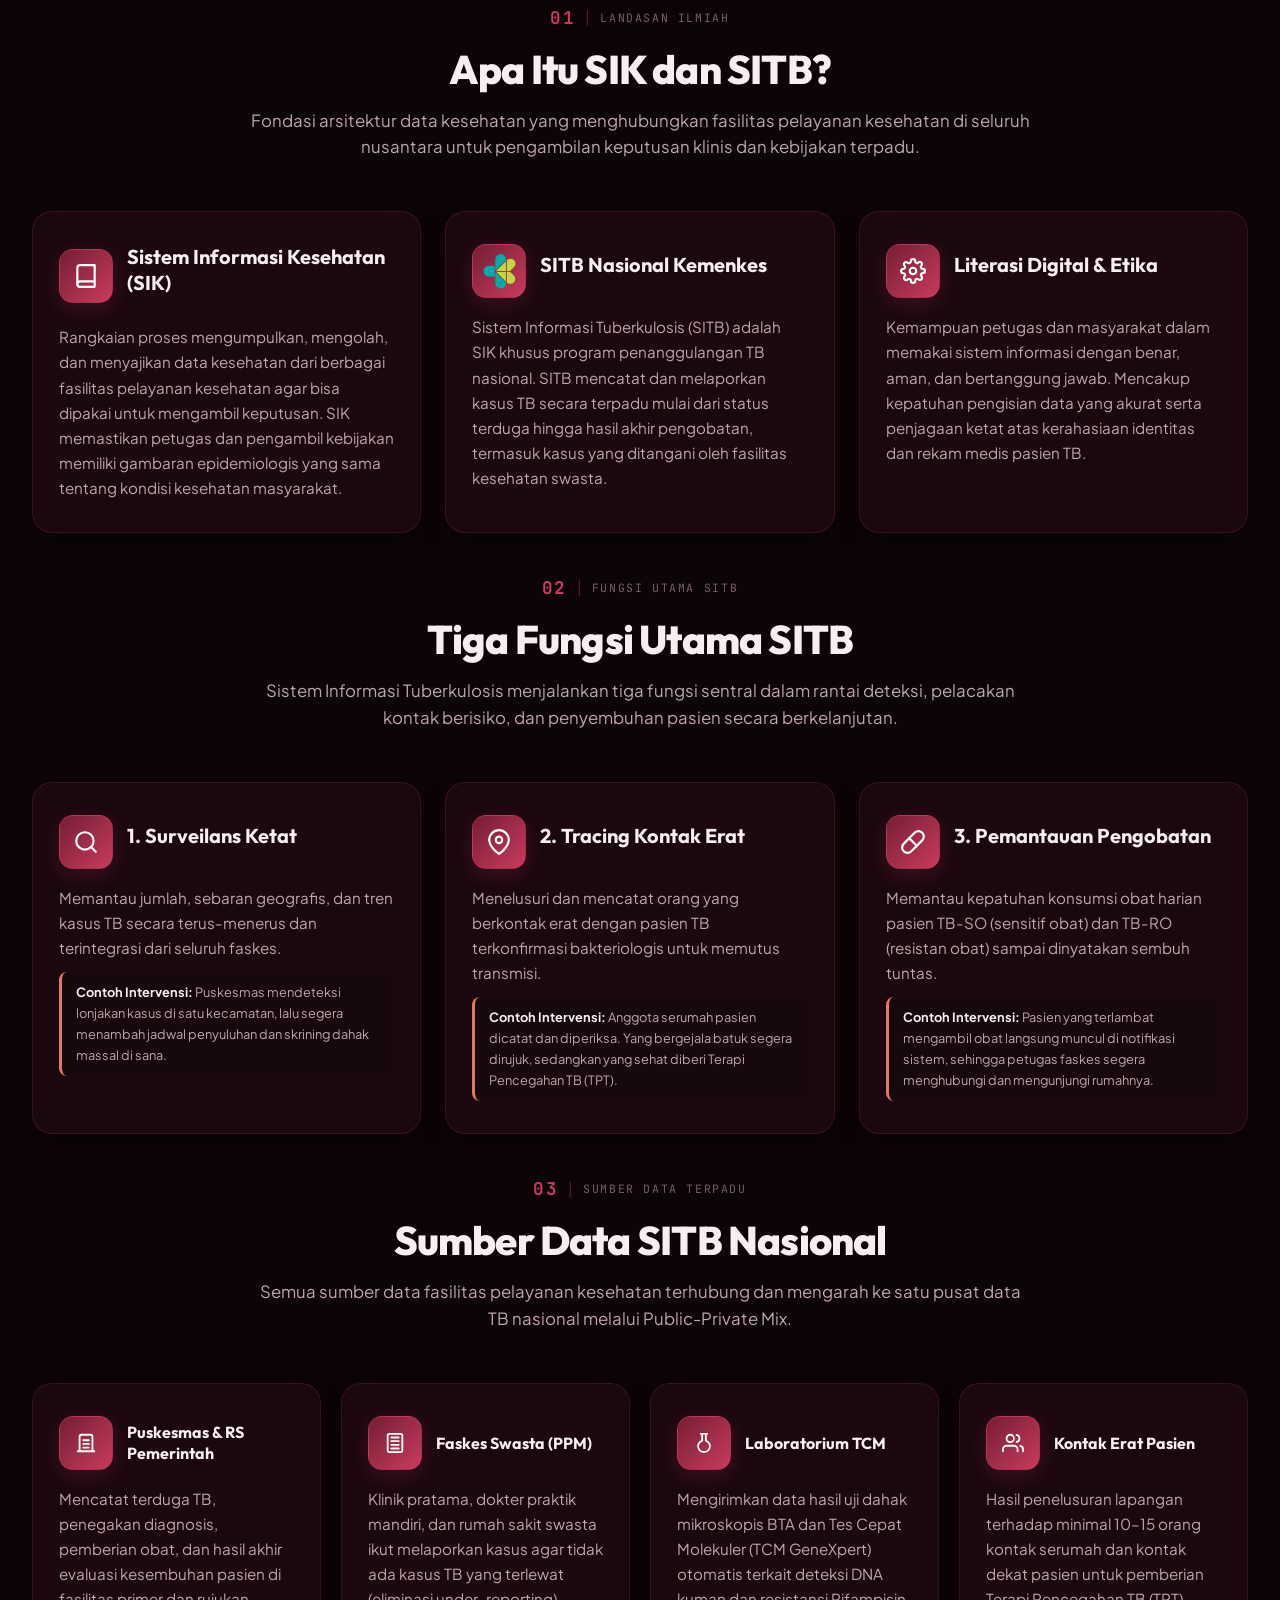
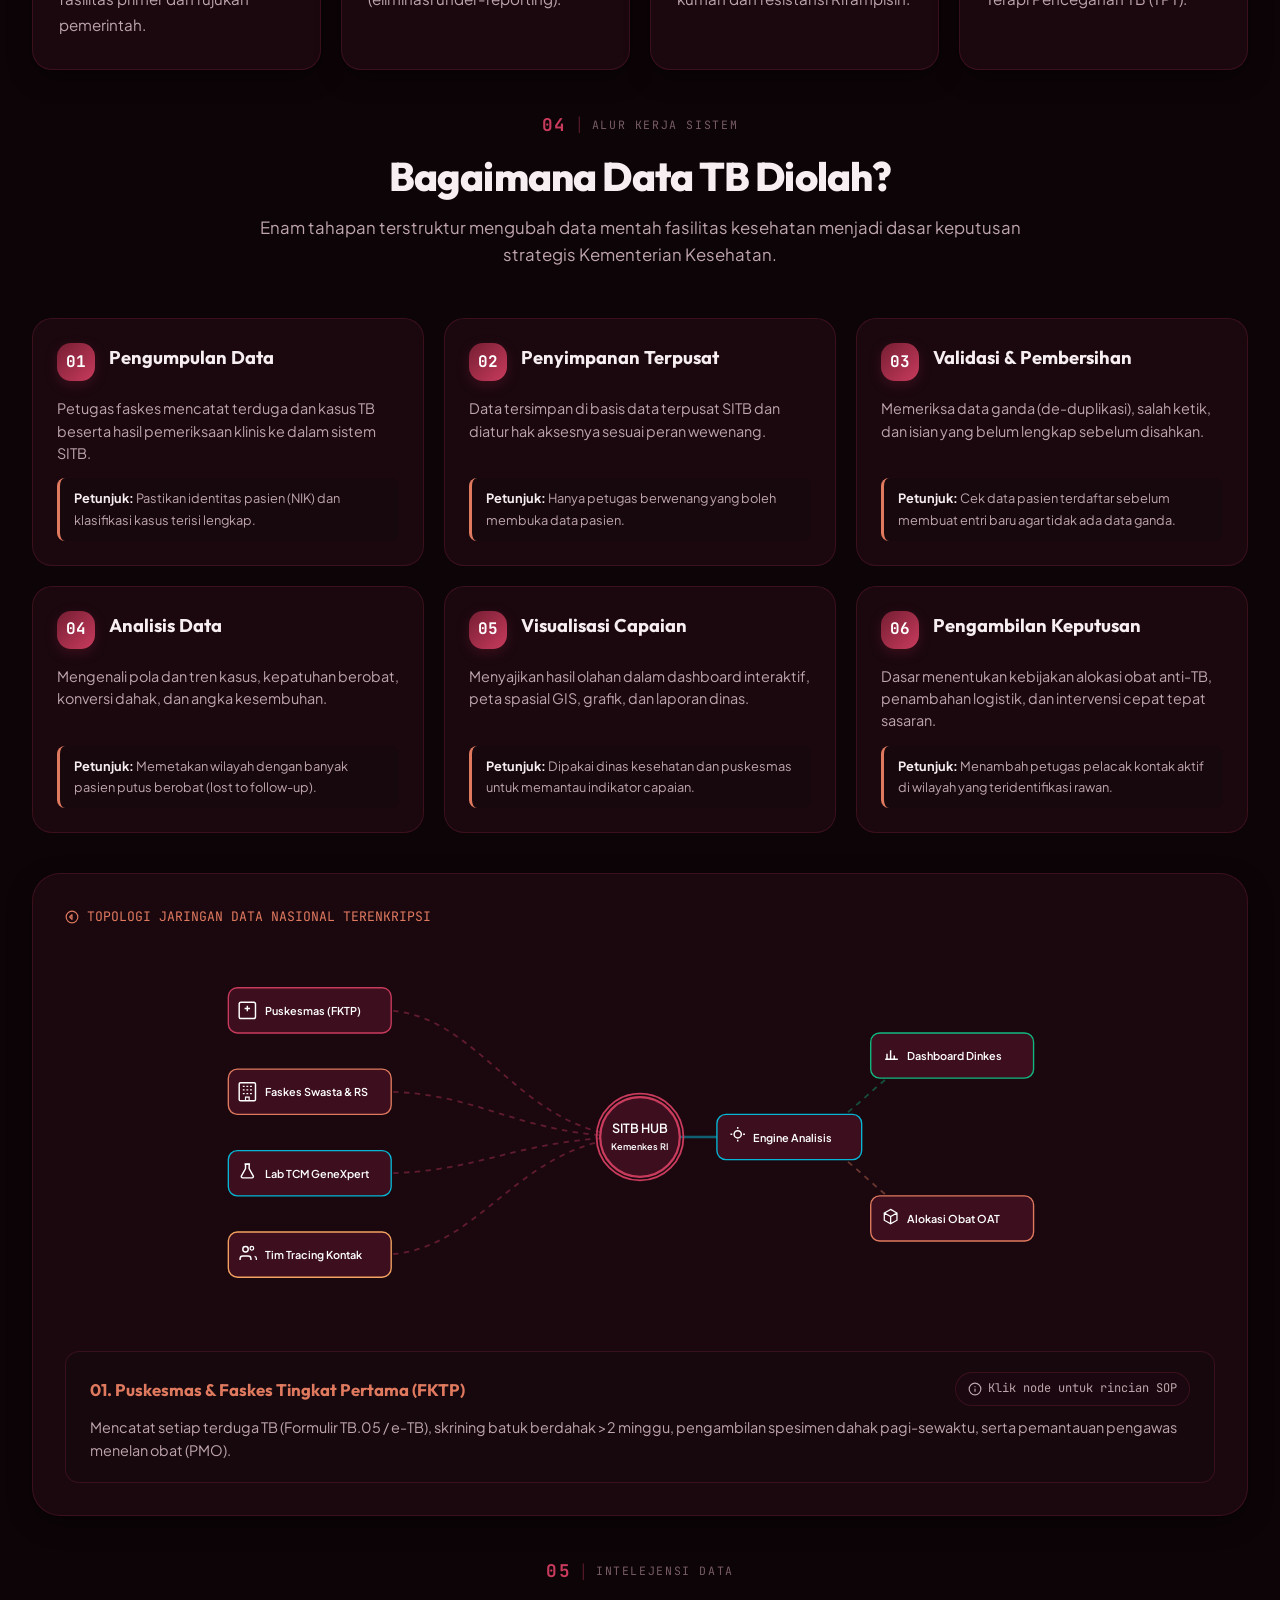
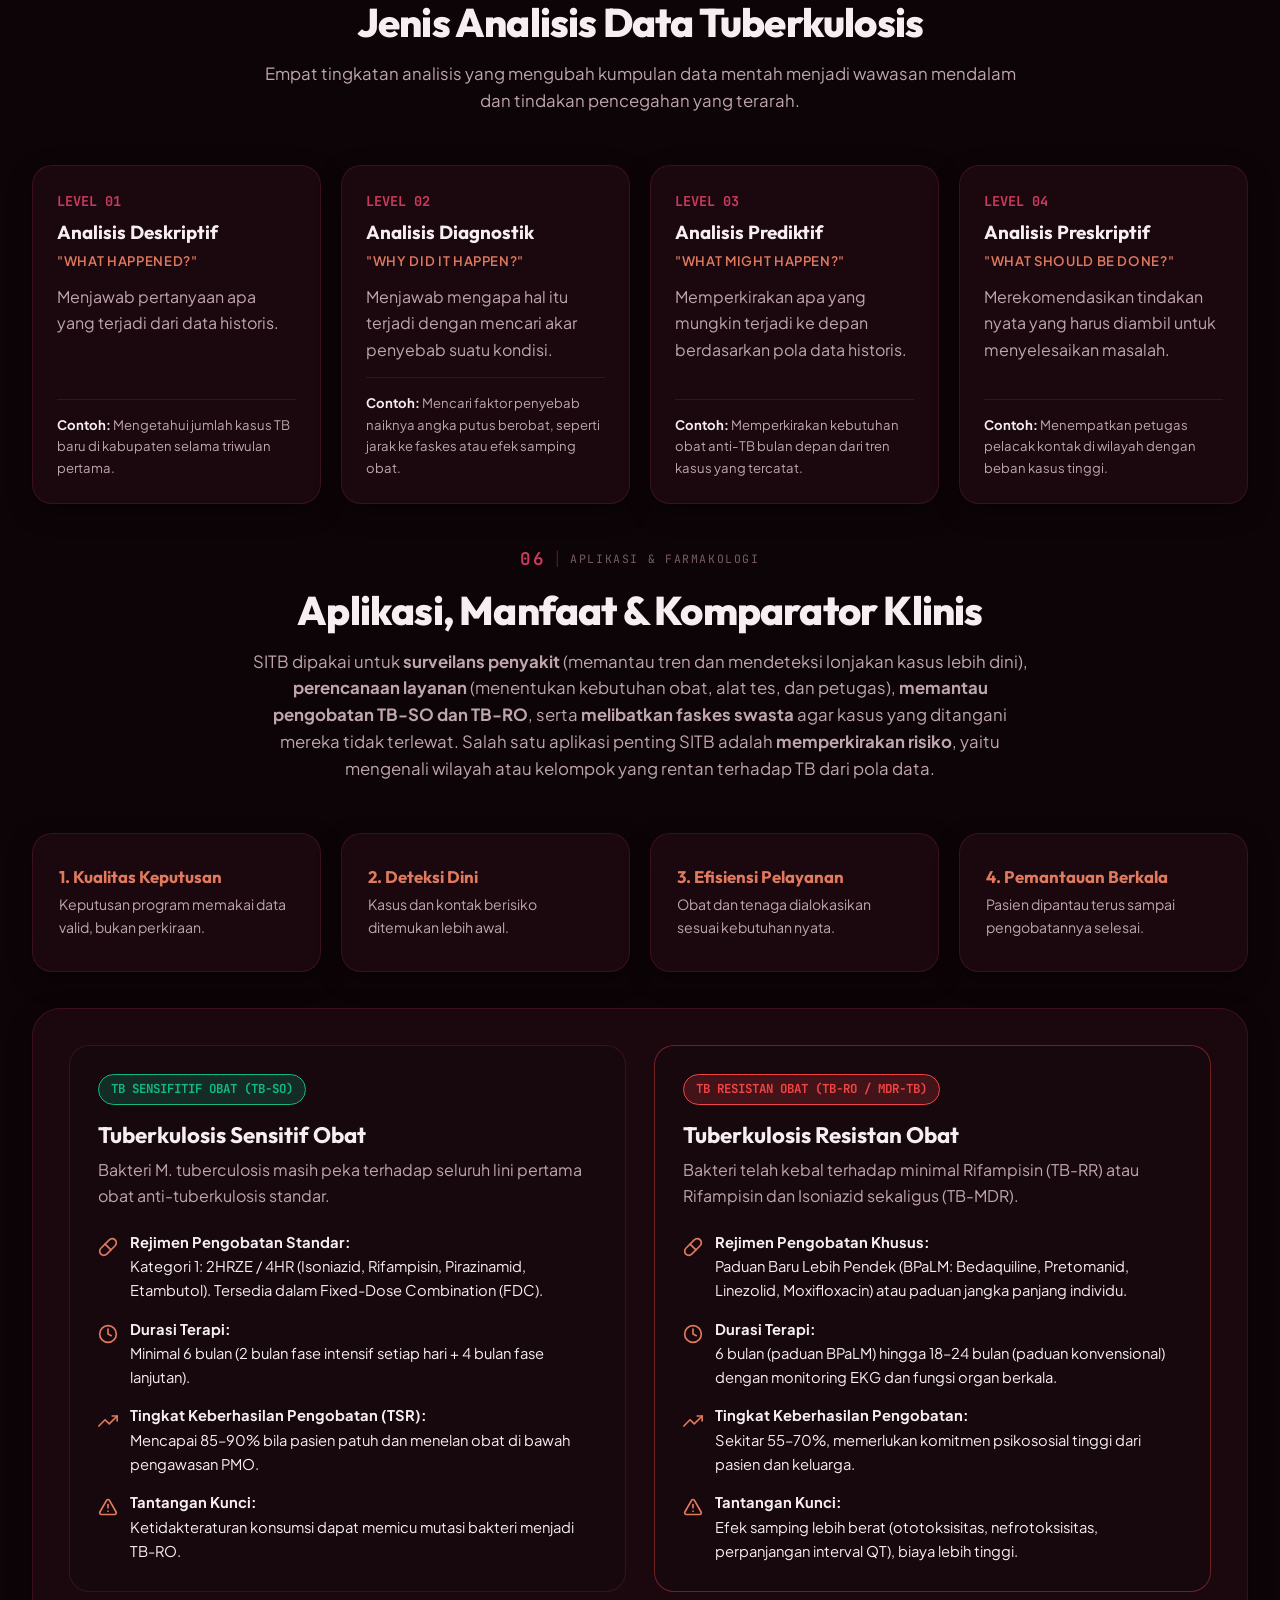
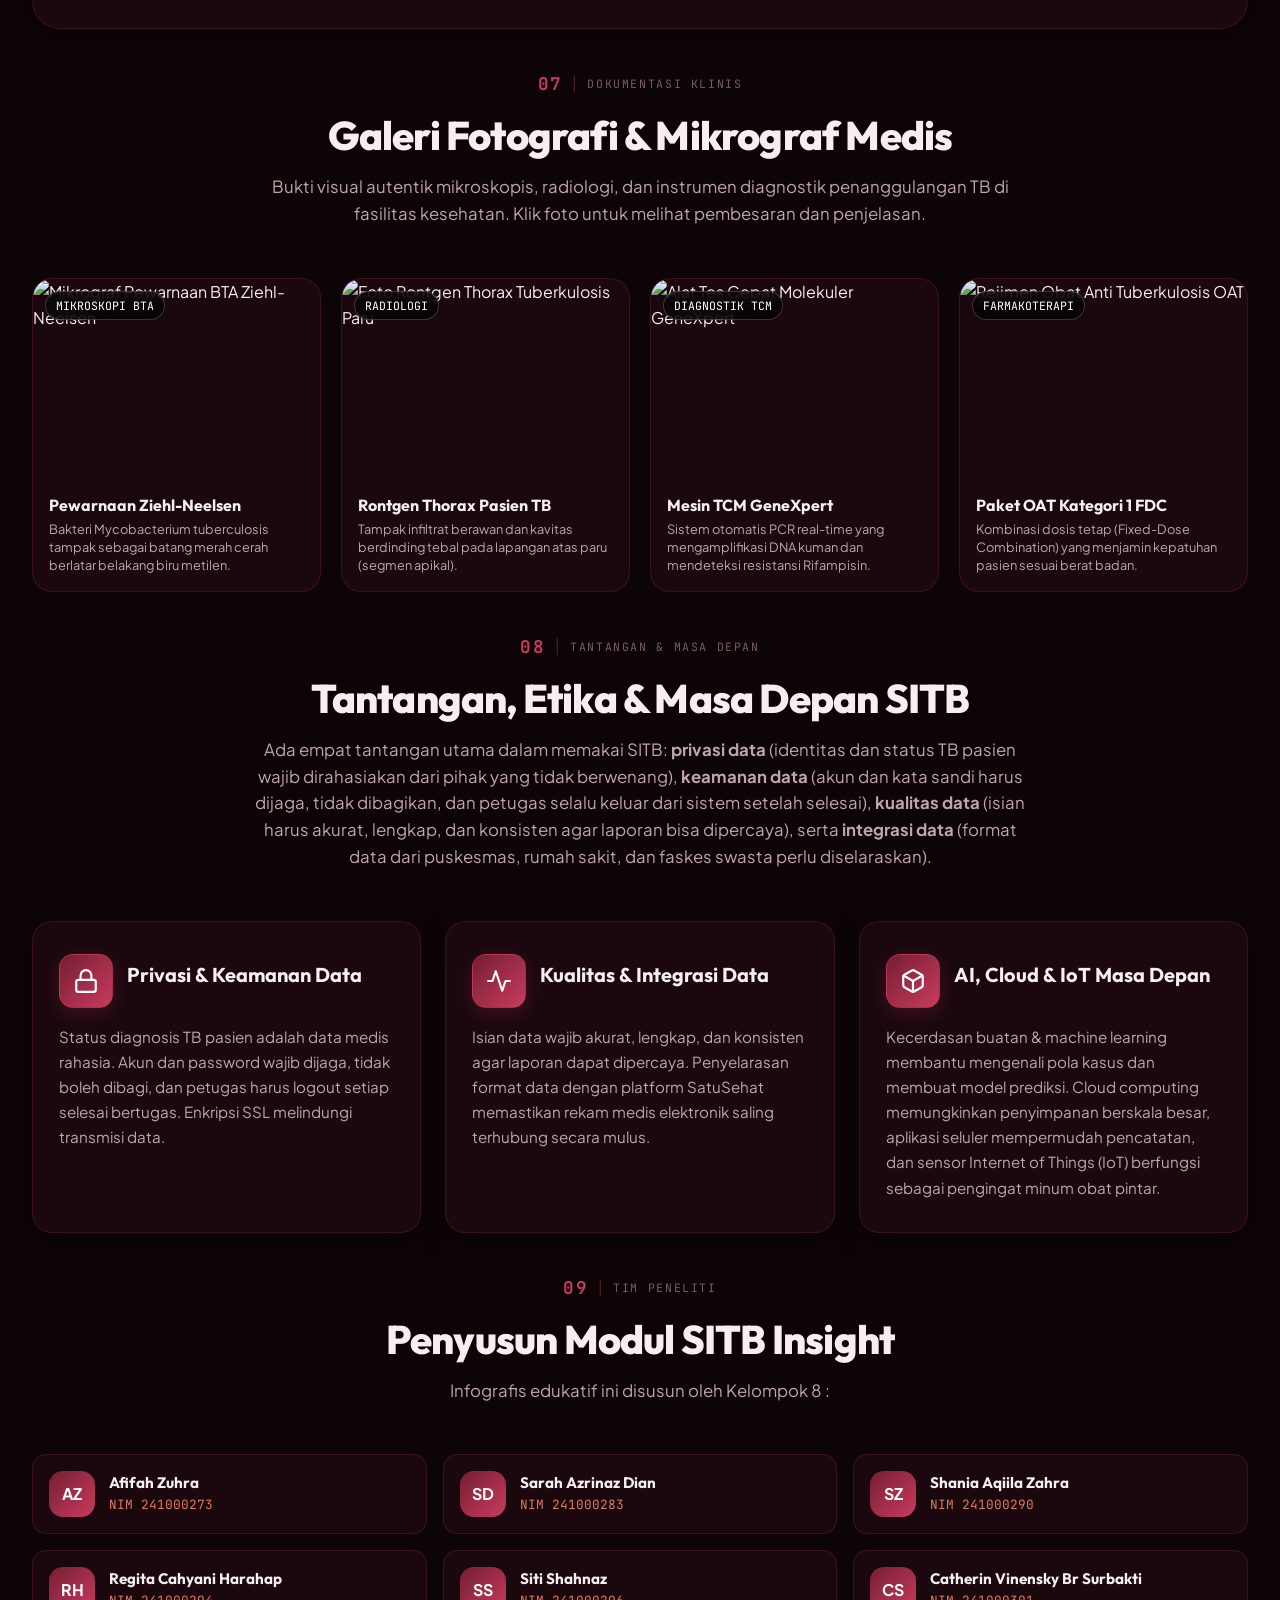
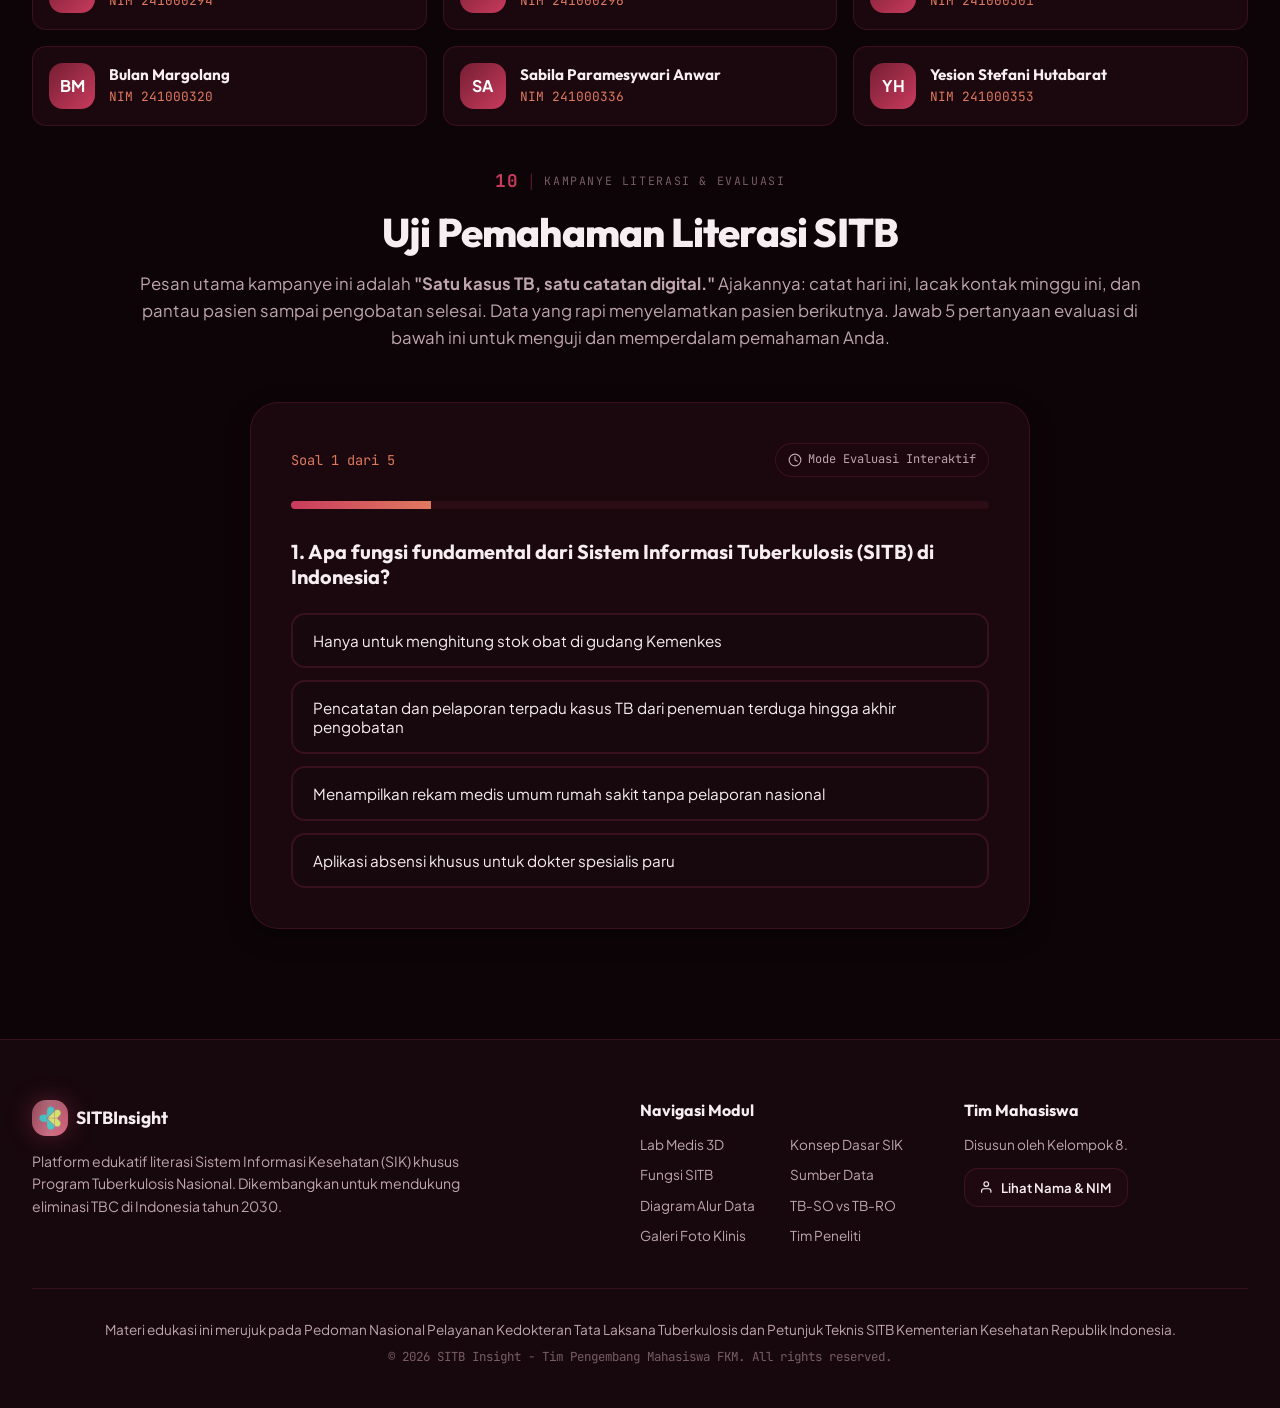
==== commit 674e1c3c: "update footer contribution" ====
--- a/index.html
+++ b/index.html
@@ -1172,8 +1172,7 @@
         </div>
         <h2 class="section-title">Penyusun Modul SITB Insight</h2>
         <p class="section-subtitle">
-          Infografis edukatif ini disusun oleh Kelompok 8 (sembilan mahasiswa peminatan Sistem Informasi Kesehatan &amp;
-          Epidemiologi):
+          Infografis edukatif ini disusun oleh Kelompok 8 :
         </p>
       </div>
 
@@ -1341,7 +1340,7 @@
         <div>
           <h4 style="font-size: 1rem; color: var(--text-main); margin-bottom: 14px;">Tim Mahasiswa</h4>
           <p style="font-size: 0.85rem; line-height: 1.6; margin-bottom: 12px;">
-            Disusun oleh Kelompok 8 (9 mahasiswa peminatan SIK &amp; Epidemiologi).
+            Disusun oleh Kelompok 8.
           </p>
           <a href="#tim-peneliti" class="btn-secondary"
             style="padding: 8px 16px; font-size: 0.82rem; display: inline-flex; align-items: center; gap: 6px;">
